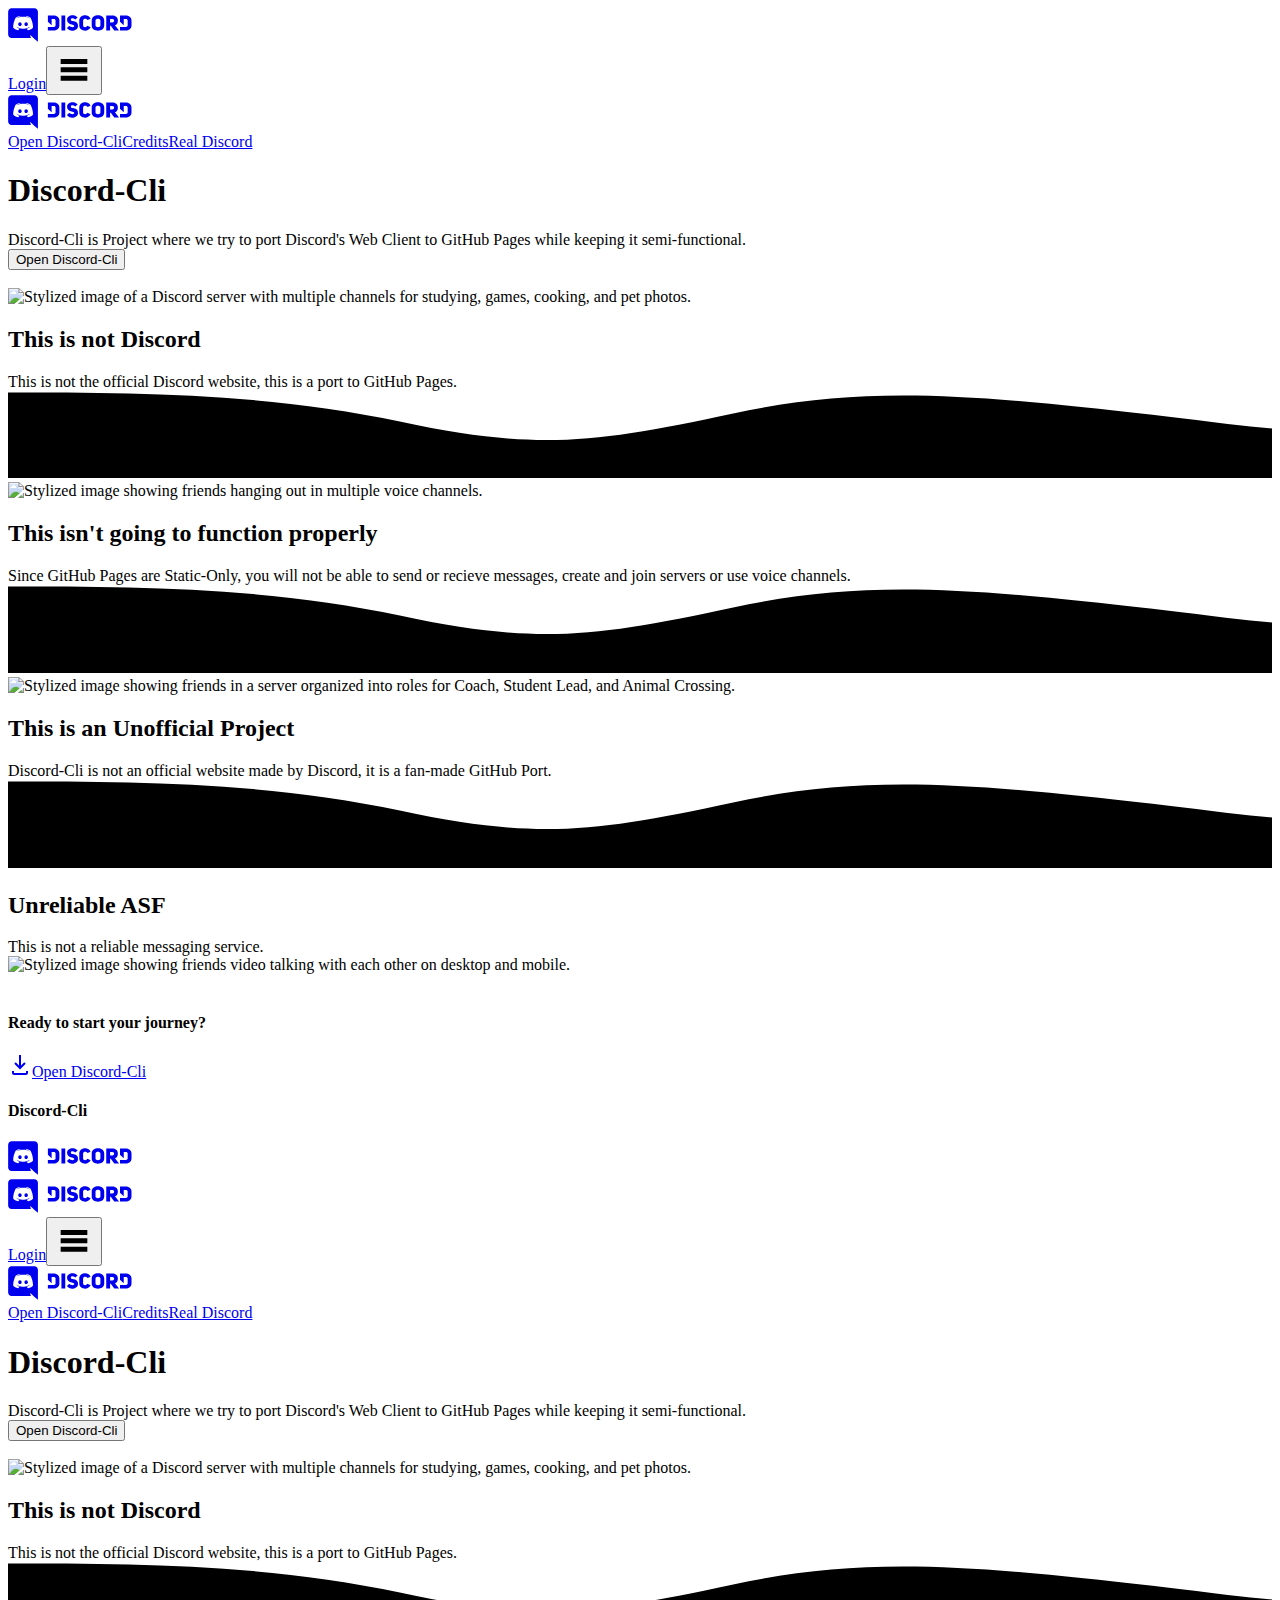
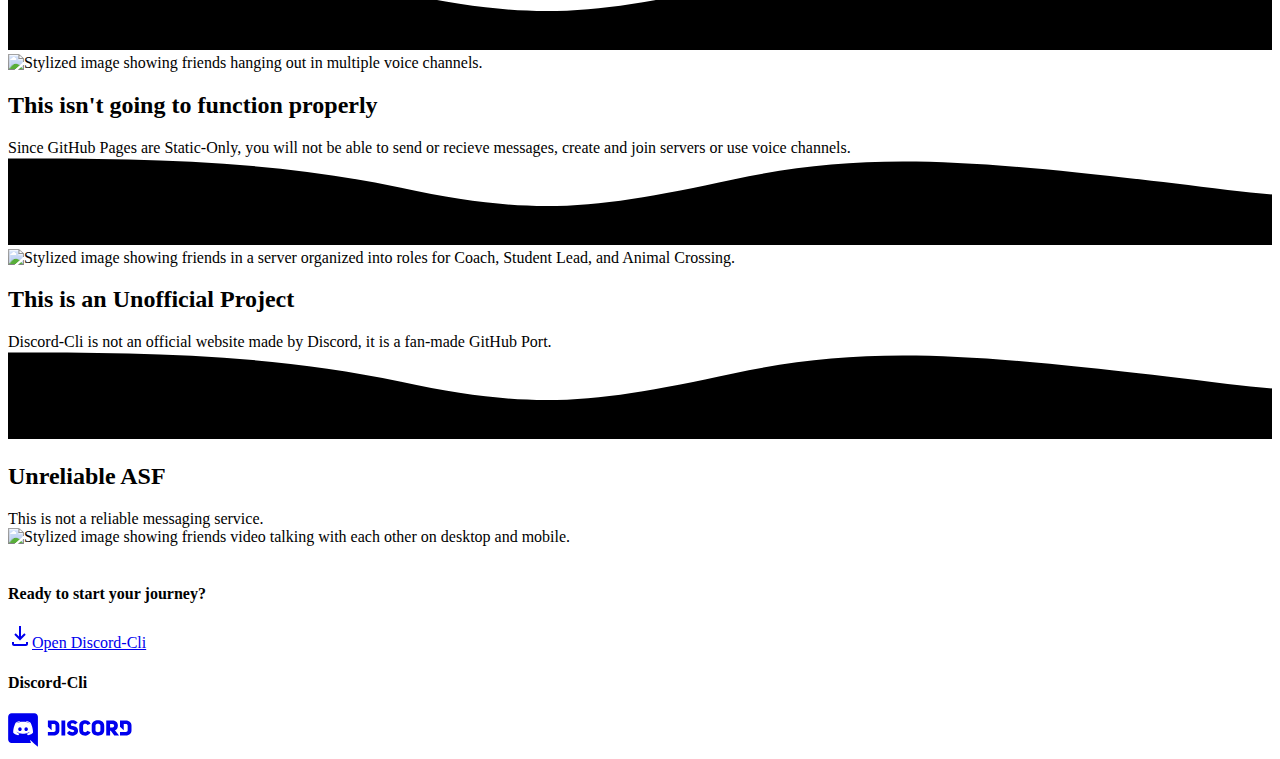
==== index.html @ 15644a2d "Create index.html" ====
<!DOCTYPE html>
<html lang="en-US"><head>
  <meta charset="utf-8">
  <meta name="google-site-verification" content="nubQ83kz2YYRrleJaYf_CYbvDZ6lXVl-NL_MWX1Uj9Y">
  <meta name="msvalidate.01" content="330DC90484A4B7B61B36AD65E89B47AE">
  <meta name="viewport" content="width=device-width, initial-scale=1.0, user-scalable=no">
  <meta property="og:type" content="website"><meta property="og:url" content="https://discord.com/">
  <!-- section:seometa -->
  <!-- endsection -->
  <meta property="og:site_name" content="Discord">
  <meta property="og:keywords" content="Discord,Game voice chat,Free voice chat,Free voice chat app for mobile,Free voice server,
    Voice chat software,Voice chat,Online voice chat,Gaming voice chat,Voice chat for gamers"><meta property="twitter:card" content="summary_large_image">
<meta property="twitter:site" content="@discord">
<meta property="twitter:site:id" content="@discord">
<meta property="twitter:creator" content="@discord">
<meta property="twitter:creator:id" content="@discord">
  <!-- section:ogImages -->  <!-- endsection --><meta property="og:locale" content="en-US">  <meta property="fb:admins" content="1216345021"><link rel="stylesheet" href="/assets/0.da9279b6bc5abfff6413.css"><link rel="icon" href="/assets/07dca80a102d4149e9736d4b162cff6f.ico">  <!-- section:title --><title>Discord-Cli | Discord ported to GitHub Pages</title>  <!-- endsection --><meta data-react-helmet="true" charset="utf-8"><meta data-react-helmet="true" property="og:title" content="Discord | Your Place to Talk and Hang Out"><meta data-react-helmet="true" property="og:description" content="Discord is the easiest way to talk over voice, video, and text. Talk, chat, hang out, and stay close with your friends and communities."><meta data-react-helmet="true" name="description" content="Discord is the easiest way to talk over voice, video, and text. Talk, chat, hang out, and stay close with your friends and communities."><meta data-react-helmet="true" property="og:image" content="https://discord.com/assets/fbf72f7bfa8f2058218513942447d822.png"><meta data-react-helmet="true" property="twitter:image" content="https://discord.com/assets/fbf72f7bfa8f2058218513942447d822.png">  <!-- Google Tag Manager --><script type="text/javascript" async="" src="https://www.google-analytics.com/analytics.js" nonce=""></script><script src="https://connect.facebook.net/signals/config/550821025425262?v=2.9.33&amp;r=stable" async=""></script><script async="" src="https://connect.facebook.net/en_US/fbevents.js"></script><script async="" src="https://www.googletagmanager.com/gtm.js?id=GTM-N7BVC2W&amp;gtm_auth=GI0g9O-54_SitcgmxQKxlA&amp;gtm_preview=env-2&amp;gtm_cookies_win=x"></script><script nonce="">    (function (w, d, s, l, i) {
      w[l] = w[l] || []; w[l].push({
        'gtm.start':
          new Date().getTime(), event: 'gtm.js'
      }); var f = d.getElementsByTagName(s)[0],
        j = d.createElement(s), dl = l != 'dataLayer' ? '&l=' + l : ''; j.async = true; j.src =
          'https://www.googletagmanager.com/gtm.js?id=' + i + dl + '&gtm_auth=GI0g9O-54_SitcgmxQKxlA&gtm_preview=env-2&gtm_cookies_win=x'; f.parentNode.insertBefore(j, f);
    })(window, document, 'script', 'dataLayer', 'GTM-N7BVC2W');
    !function (b, e, f, g, a, c, d) { b.fbq || (a = b.fbq = function () { a.callMethod ? a.callMethod.apply(a, arguments) : a.queue.push(arguments) }, b._fbq || (b._fbq = a), a.push = a, a.loaded = !0, a.version = "2.0", a.queue = [], c = e.createElement(f), c.async = !0, c.src = g, d = e.getElementsByTagName(f)[0], d.parentNode.insertBefore(c, d)) }(window, document, "script", "https://connect.facebook.net/en_US/fbevents.js");
    fbq("init", "550821025425262");
  </script>
  <!-- End Google Tag Manager -->
<script charset="utf-8" src="/assets/df20a43039cd0e678f33.js"></script><script charset="utf-8" src="/assets/03c93c906224f0ecfbbe.js"></script><script charset="utf-8" src="/assets/bf18b84c3b10b48b9a73.js"></script><script charset="utf-8" src="/assets/ce5b738b0ad197c67ef7.js"></script><script charset="utf-8" src="/assets/92a2a97311d3f704ebf2.js"></script><script charset="utf-8" src="/assets/3d2d3407d45037440037.js"></script><script charset="utf-8" src="/assets/1bb23028c1de0697098d.js"></script><script charset="utf-8" src="/assets/2e2f28bc6708410cbd51.js"></script></head>

<body>
  <!-- Google Tag Manager (noscript) -->
  
  <!-- End Google Tag Manager (noscript) -->
  <div id="app-mount"><div style="height:100%" data-reactroot=""><div class=""><div class="grid-3Ykf_K heroBackground-3m0TRU"><div class="row-3wW-Fx header-Y5-yn4 colorSchemeWhite-33VuSr"><header class="wrapper-vInhSw wrapperMobile-3gWL2X"><nav class="nav-IGyg0q"><a class="link-1bIkeG logoLink-38lqtu" aria-label="Home" href="/"><svg width="124" height="34" viewBox="0 0 124 34" class="logo-3LF899"><g fill="currentColor"><path d="M18.1558 14.297C17.1868 14.297 16.4218 15.13 16.4218 16.167C16.4218 17.204 17.2038 18.037 18.1558 18.037C19.1248 18.037 19.8898 17.204 19.8898 16.167C19.8898 15.13 19.1078 14.297 18.1558 14.297ZM11.9508 14.297C10.9818 14.297 10.2168 15.13 10.2168 16.167C10.2168 17.204 10.9988 18.037 11.9508 18.037C12.9198 18.037 13.6848 17.204 13.6848 16.167C13.7018 15.13 12.9198 14.297 11.9508 14.297Z"></path><path d="M26.4178 0.152954H3.63783C1.71683 0.152954 0.152832 1.71695 0.152832 3.63795V26.418C0.152832 28.339 1.71683 29.903 3.63783 29.903H22.9158L22.0148 26.792L24.1908 28.798L26.2478 30.685L29.9198 33.864V3.63795C29.9028 1.71695 28.3388 0.152954 26.4178 0.152954ZM19.8558 22.168C19.8558 22.168 19.2438 21.437 18.7338 20.808C20.9608 20.179 21.8108 18.802 21.8108 18.802C21.1138 19.261 20.4508 19.584 19.8558 19.805C19.0058 20.162 18.1898 20.383 17.3908 20.536C15.7588 20.842 14.2628 20.757 12.9878 20.519C12.0188 20.332 11.1858 20.077 10.4888 19.788C10.0978 19.635 9.67283 19.448 9.24783 19.21C9.19683 19.176 9.14583 19.159 9.09483 19.125C9.06083 19.108 9.04383 19.091 9.02683 19.091C8.72083 18.921 8.55083 18.802 8.55083 18.802C8.55083 18.802 9.36683 20.145 11.5258 20.791C11.0158 21.437 10.3868 22.185 10.3868 22.185C6.62983 22.066 5.20183 19.618 5.20183 19.618C5.20183 14.195 7.64983 9.79195 7.64983 9.79195C10.0978 7.97295 12.4098 8.02395 12.4098 8.02395L12.5798 8.22795C9.51983 9.09495 8.12583 10.438 8.12583 10.438C8.12583 10.438 8.49983 10.234 9.12883 9.96195C10.9478 9.16295 12.3928 8.95895 12.9878 8.89095C13.0898 8.87395 13.1748 8.85695 13.2768 8.85695C14.3138 8.72095 15.4868 8.68695 16.7108 8.82295C18.3258 9.00995 20.0598 9.48595 21.8278 10.438C21.8278 10.438 20.4848 9.16295 17.5948 8.29595L17.8328 8.02395C17.8328 8.02395 20.1618 7.97295 22.5928 9.79195C22.5928 9.79195 25.0408 14.195 25.0408 19.618C25.0408 19.601 23.6128 22.049 19.8558 22.168ZM45.5258 7.42895H39.8818V13.77L43.6388 17.153V10.999H45.6448C46.9198 10.999 47.5488 11.611 47.5488 12.597V17.306C47.5488 18.292 46.9538 18.955 45.6448 18.955H39.8648V22.542H45.5088C48.5348 22.559 51.3738 21.046 51.3738 17.578V12.512C51.3908 8.97595 48.5518 7.42895 45.5258 7.42895ZM75.1058 17.578V12.376C75.1058 10.506 78.4718 10.081 79.4918 11.951L82.6028 10.693C81.3788 8.00695 79.1518 7.22495 77.2988 7.22495C74.2728 7.22495 71.2808 8.97595 71.2808 12.376V17.578C71.2808 21.012 74.2728 22.729 77.2308 22.729C79.1348 22.729 81.4128 21.794 82.6708 19.346L79.3388 17.816C78.5228 19.907 75.1058 19.397 75.1058 17.578ZM64.8208 13.09C63.6478 12.835 62.8658 12.41 62.8148 11.679C62.8828 9.92795 65.5858 9.85995 67.1668 11.543L69.6658 9.62195C68.1018 7.71795 66.3338 7.20795 64.5148 7.20795C61.7438 7.20795 59.0578 8.77195 59.0578 11.73C59.0578 14.603 61.2678 16.15 63.6988 16.524C64.9398 16.694 66.3168 17.187 66.2828 18.037C66.1808 19.652 62.8488 19.567 61.3358 17.731L58.9218 19.992C60.3328 21.811 62.2538 22.729 64.0558 22.729C66.8268 22.729 69.9038 21.131 70.0228 18.207C70.1928 14.518 67.5068 13.583 64.8208 13.09ZM53.4308 22.525H57.2388V7.42895H53.4308V22.525ZM117.64 7.42895H111.996V13.77L115.753 17.153V10.999H117.759C119.034 10.999 119.663 11.611 119.663 12.597V17.306C119.663 18.292 119.068 18.955 117.759 18.955H111.979V22.542H117.64C120.666 22.559 123.505 21.046 123.505 17.578V12.512C123.505 8.97595 120.666 7.42895 117.64 7.42895ZM89.9468 7.22495C86.8188 7.22495 83.7078 8.92495 83.7078 12.41V17.561C83.7078 21.012 86.8358 22.746 89.9808 22.746C93.1088 22.746 96.2198 21.012 96.2198 17.561V12.41C96.2198 8.94195 93.0748 7.22495 89.9468 7.22495ZM92.3948 17.561C92.3948 18.649 91.1708 19.21 89.9638 19.21C88.7398 19.21 87.5158 18.683 87.5158 17.561V12.41C87.5158 11.305 88.7058 10.71 89.8958 10.71C91.1368 10.71 92.3948 11.237 92.3948 12.41V17.561ZM109.888 12.41C109.803 8.87395 107.389 7.44595 104.278 7.44595H98.2428V22.542H102.102V17.748H102.782L106.284 22.542H111.044L106.93 17.357C108.749 16.779 109.888 15.198 109.888 12.41ZM104.346 14.45H102.102V10.999H104.346C106.743 10.999 106.743 14.45 104.346 14.45Z"></path></g></svg></a><div class="mobileButtonContainer-3I8xXw"><a class="button-195cDm buttonWhite-18r1SC buttonSmall-2bnF7I gtm-click-class-login-button button-1x6X9g mobileAppButton-2dMGaq" href="//discord.com/login">Login</a><button class="menuIcon-3UgAfy" aria-hidden="false"><svg width="40" height="40" viewBox="0 0 40 40"><path fill="currentColor" fill-rule="evenodd" clip-rule="evenodd" d="M33.3327 10H6.66602V15H33.3327V10ZM6.66602 18.3317H33.3327V23.3317H6.66602V18.3317ZM6.66602 26.665H33.3327V31.665H6.66602V26.665Z"></path></svg></button></div></nav></header><header class="wrapper-vInhSw wrapperDesktop-1VrZRb"><nav class="nav-IGyg0q"><a class="link-1bIkeG logoLink-38lqtu" aria-label="Home" href="/"><svg width="124" height="34" viewBox="0 0 124 34" class="logo-3LF899"><g fill="currentColor"><path d="M18.1558 14.297C17.1868 14.297 16.4218 15.13 16.4218 16.167C16.4218 17.204 17.2038 18.037 18.1558 18.037C19.1248 18.037 19.8898 17.204 19.8898 16.167C19.8898 15.13 19.1078 14.297 18.1558 14.297ZM11.9508 14.297C10.9818 14.297 10.2168 15.13 10.2168 16.167C10.2168 17.204 10.9988 18.037 11.9508 18.037C12.9198 18.037 13.6848 17.204 13.6848 16.167C13.7018 15.13 12.9198 14.297 11.9508 14.297Z"></path><path d="M26.4178 0.152954H3.63783C1.71683 0.152954 0.152832 1.71695 0.152832 3.63795V26.418C0.152832 28.339 1.71683 29.903 3.63783 29.903H22.9158L22.0148 26.792L24.1908 28.798L26.2478 30.685L29.9198 33.864V3.63795C29.9028 1.71695 28.3388 0.152954 26.4178 0.152954ZM19.8558 22.168C19.8558 22.168 19.2438 21.437 18.7338 20.808C20.9608 20.179 21.8108 18.802 21.8108 18.802C21.1138 19.261 20.4508 19.584 19.8558 19.805C19.0058 20.162 18.1898 20.383 17.3908 20.536C15.7588 20.842 14.2628 20.757 12.9878 20.519C12.0188 20.332 11.1858 20.077 10.4888 19.788C10.0978 19.635 9.67283 19.448 9.24783 19.21C9.19683 19.176 9.14583 19.159 9.09483 19.125C9.06083 19.108 9.04383 19.091 9.02683 19.091C8.72083 18.921 8.55083 18.802 8.55083 18.802C8.55083 18.802 9.36683 20.145 11.5258 20.791C11.0158 21.437 10.3868 22.185 10.3868 22.185C6.62983 22.066 5.20183 19.618 5.20183 19.618C5.20183 14.195 7.64983 9.79195 7.64983 9.79195C10.0978 7.97295 12.4098 8.02395 12.4098 8.02395L12.5798 8.22795C9.51983 9.09495 8.12583 10.438 8.12583 10.438C8.12583 10.438 8.49983 10.234 9.12883 9.96195C10.9478 9.16295 12.3928 8.95895 12.9878 8.89095C13.0898 8.87395 13.1748 8.85695 13.2768 8.85695C14.3138 8.72095 15.4868 8.68695 16.7108 8.82295C18.3258 9.00995 20.0598 9.48595 21.8278 10.438C21.8278 10.438 20.4848 9.16295 17.5948 8.29595L17.8328 8.02395C17.8328 8.02395 20.1618 7.97295 22.5928 9.79195C22.5928 9.79195 25.0408 14.195 25.0408 19.618C25.0408 19.601 23.6128 22.049 19.8558 22.168ZM45.5258 7.42895H39.8818V13.77L43.6388 17.153V10.999H45.6448C46.9198 10.999 47.5488 11.611 47.5488 12.597V17.306C47.5488 18.292 46.9538 18.955 45.6448 18.955H39.8648V22.542H45.5088C48.5348 22.559 51.3738 21.046 51.3738 17.578V12.512C51.3908 8.97595 48.5518 7.42895 45.5258 7.42895ZM75.1058 17.578V12.376C75.1058 10.506 78.4718 10.081 79.4918 11.951L82.6028 10.693C81.3788 8.00695 79.1518 7.22495 77.2988 7.22495C74.2728 7.22495 71.2808 8.97595 71.2808 12.376V17.578C71.2808 21.012 74.2728 22.729 77.2308 22.729C79.1348 22.729 81.4128 21.794 82.6708 19.346L79.3388 17.816C78.5228 19.907 75.1058 19.397 75.1058 17.578ZM64.8208 13.09C63.6478 12.835 62.8658 12.41 62.8148 11.679C62.8828 9.92795 65.5858 9.85995 67.1668 11.543L69.6658 9.62195C68.1018 7.71795 66.3338 7.20795 64.5148 7.20795C61.7438 7.20795 59.0578 8.77195 59.0578 11.73C59.0578 14.603 61.2678 16.15 63.6988 16.524C64.9398 16.694 66.3168 17.187 66.2828 18.037C66.1808 19.652 62.8488 19.567 61.3358 17.731L58.9218 19.992C60.3328 21.811 62.2538 22.729 64.0558 22.729C66.8268 22.729 69.9038 21.131 70.0228 18.207C70.1928 14.518 67.5068 13.583 64.8208 13.09ZM53.4308 22.525H57.2388V7.42895H53.4308V22.525ZM117.64 7.42895H111.996V13.77L115.753 17.153V10.999H117.759C119.034 10.999 119.663 11.611 119.663 12.597V17.306C119.663 18.292 119.068 18.955 117.759 18.955H111.979V22.542H117.64C120.666 22.559 123.505 21.046 123.505 17.578V12.512C123.505 8.97595 120.666 7.42895 117.64 7.42895ZM89.9468 7.22495C86.8188 7.22495 83.7078 8.92495 83.7078 12.41V17.561C83.7078 21.012 86.8358 22.746 89.9808 22.746C93.1088 22.746 96.2198 21.012 96.2198 17.561V12.41C96.2198 8.94195 93.0748 7.22495 89.9468 7.22495ZM92.3948 17.561C92.3948 18.649 91.1708 19.21 89.9638 19.21C88.7398 19.21 87.5158 18.683 87.5158 17.561V12.41C87.5158 11.305 88.7058 10.71 89.8958 10.71C91.1368 10.71 92.3948 11.237 92.3948 12.41V17.561ZM109.888 12.41C109.803 8.87395 107.389 7.44595 104.278 7.44595H98.2428V22.542H102.102V17.748H102.782L106.284 22.542H111.044L106.93 17.357C108.749 16.779 109.888 15.198 109.888 12.41ZM104.346 14.45H102.102V10.999H104.346C106.743 10.999 106.743 14.45 104.346 14.45Z"></path></g></svg></a><div class="links-10hR8L"><a class="link-1bIkeG link-oDO0Ir" href="discord-cli.github.io/app.html">Open Discord-Cli</a><a class="link-1bIkeG link-oDO0Ir" href="https://realpumpk1nz.github.io/">Credits</a><a class="link-1bIkeG link-oDO0Ir" href="https://www.discord.com/">Real Discord</a></div><div class="appButton-2wSXh-"></div></nav></header></div><div class="row-3wW-Fx heroContainer-3j1eQg"><div class="heroBody-3b6R3c"><div class="heroText-Sc7-zG"><h1 class="h1-1JG5Bw">Discord-Cli</h1><div class="text-3U-SDd textMedium-1DcD2z heroSubtitle-32Iz6d">Discord-Cli is Project where we try to port Discord's Web Client to GitHub Pages while keeping it semi-functional.</div></div><div class="ctaContainer-3vWJHU"><button class="button-195cDm buttonDark-1kG4vN buttonLarge-2j8B-n gtm-click-class-open-button openButton-McADyK">Open Discord-Cli</button></div></div></div><div aria-hidden="true" class="heroImageContainer-36P5yd"><img src="/assets/11ebd3cd1712fe17b647d846559d7559.svg" class="backgroundImages-2rUazg stripe1-3BXB_U" alt=""><img src="/assets/d70fa33128cb72c4092abac7a0d25ed2.svg" class="backgroundImages-2rUazg stripe2-8Dj-R4" alt=""><img src="/assets/7df86467c3079db32f8a48aeadc450ca.svg" class="backgroundImages-2rUazg stripe3-2NZ4zi" alt=""><img src="/assets/6623b6310d590ec9be669189f4aa813a.svg" class="backgroundImages-2rUazg stripeCute-2yWHX7" alt=""><img src="/assets/4bdac631250f5f9e8a4b928d5efa22c8.svg" class="backgroundImages-2rUazg island2-2Nb-g5" alt=""><img src="/assets/94acf432b564660994742251c2a5f222.svg" class="backgroundImages-2rUazg island1-3TIhuh" alt=""><img src="/assets/1d9b04db64569bf18409a59a32ffd256.svg" class="backgroundImages-2rUazg cloud4-2BRRU2" alt=""><img src="/assets/beb557bf6fce2373c59accc0931c9567.svg" class="backgroundImages-2rUazg cloud5-34_2QW" alt=""><img src="/assets/690c2345bcaaaa50b71548231a26b696.svg" class="backgroundImages-2rUazg cloud2Second-Gbh2WA" alt=""><img src="/assets/092d86847152cc1297e50ac02e28baf5.svg" class="backgroundImages-2rUazg cloud1-1oi7Jg" alt=""><img src="/assets/690c2345bcaaaa50b71548231a26b696.svg" class="backgroundImages-2rUazg cloud2-2ngq2N" alt=""><img src="/assets/5fadc604cb12da892e196e6dbf20e2a6.svg" class="backgroundImages-2rUazg cloud3-3IZheo" alt=""><img src="/assets/7ed9683436331d4a3434ca9fa64b5859.svg" class="backgroundImages-2rUazg cloud6-j2xFjt" alt=""><img src="/assets/f8c67d821e5f44619258319a4ecdf84d.svg" class="backgroundImages-2rUazg cloud7-29FdT1" alt=""><img src="/assets/6e95d39708991a81004b77a5282160c6.svg" class="backgroundImages-2rUazg cloud9-16dNGB" alt=""><img src="/assets/5cc3db60569965c8bd92a05f6cb09b8d.svg" class="backgroundImages-2rUazg diamond-2IoVJv" alt=""><img src="/assets/31fde13d3508b8ddb01cf817ad09c690.svg" class="backgroundImages-2rUazg ship-2AEkqt" alt=""><img src="/assets/a6f749bbe52f6e75c8735c5075bfc4a4.svg" class="backgroundImages-2rUazg cloudCute-s1ak5z" alt=""><img src="/assets/fb628c7d1e7b604e841e10e289148659.svg" class="backgroundImages-2rUazg cloud8-3V2ZT2" alt=""><img src="/assets/9c0629769616f9629689a0e68a2e57b7.svg" class="backgroundImages-2rUazg cloud10-3dZ5jP" alt=""><img src="/assets/edaebb01cd24df779f6feae9a34bd7d8.svg" class="backgroundBuildings-1dpPv_" alt=""><img src="/assets/e92fcc9ab6e63c1a17e954af347a1f1d.svg" class="foregroundLeft-oYeoOv" alt=""><img src="/assets/7b01f72a2054561145b6dd04add417c0.svg" class="foregroundRight-31UKnq" alt=""></div></div><div><div class="grid-3Ykf_K"><div class="row-3wW-Fx container-3iEQmT imageLeft-1VXvAQ visible-hh3e_5"><img class="image-1-kW64 featureImage-3J6LeD" alt="Stylized image of a Discord server with multiple channels for studying, games, cooking, and pet photos." src="/assets/c01c644bc9fa2a28678ae2f44969d248.svg"><div class="description-1K7RzO"><h2 class="h2-25VyWe">This is not Discord</h2><div class="text-3U-SDd textMedium-1DcD2z subtitle-1ZS-lq">This is not the official Discord website, this is a port to GitHub Pages.</div></div></div></div><div class="wave-38scNw" aria-hidden="true"><svg class="wave-1hkxOo" version="1.1" xmlns="http://www.w3.org/2000/svg" viewBox="0 0 1440 100" preserveAspectRatio="none"><path class="wavePath-haxJK1 animationPaused-2hZ4IO" d="M826.337463,25.5396311 C670.970254,58.655965 603.696181,68.7870267 447.802481,35.1443383 C293.342778,1.81111414 137.33377,1.81111414 0,1.81111414 L0,150 L1920,150 L1920,1.81111414 C1739.53523,-16.6853983 1679.86404,73.1607868 1389.7826,37.4859505 C1099.70117,1.81111414 981.704672,-7.57670281 826.337463,25.5396311 Z" fill="currentColor"></path></svg></div><div class="grid-3Ykf_K greyBackground-2ATEHg"><div class="row-3wW-Fx container-3iEQmT imageRight-2P6qcK visible-hh3e_5"><img class="image-1-kW64 featureImage-3J6LeD" alt="Stylized image showing friends hanging out in multiple voice channels." src="/assets/98c9edf635a98377ec579aaa19ed47be.svg"><div class="description-1K7RzO"><h2 class="h2-25VyWe">This isn't going to function properly</h2><div class="text-3U-SDd textMedium-1DcD2z subtitle-1ZS-lq">Since GitHub Pages are Static-Only, you will not be able to send or recieve messages, create and join servers or use voice channels.</div></div></div></div><div class="wave-38scNw invertedWave-2Uzmgv" aria-hidden="true"><svg class="wave-1hkxOo" version="1.1" xmlns="http://www.w3.org/2000/svg" viewBox="0 0 1440 100" preserveAspectRatio="none"><path class="wavePath-haxJK1 animationPaused-2hZ4IO" d="M826.337463,25.5396311 C670.970254,58.655965 603.696181,68.7870267 447.802481,35.1443383 C293.342778,1.81111414 137.33377,1.81111414 0,1.81111414 L0,150 L1920,150 L1920,1.81111414 C1739.53523,-16.6853983 1679.86404,73.1607868 1389.7826,37.4859505 C1099.70117,1.81111414 981.704672,-7.57670281 826.337463,25.5396311 Z" fill="currentColor"></path></svg></div><div class="grid-3Ykf_K"><div class="row-3wW-Fx container-3iEQmT imageLeft-1VXvAQ visible-hh3e_5"><img class="image-1-kW64 featureImage-3J6LeD" alt="Stylized image showing friends in a server organized into roles for Coach, Student Lead, and Animal Crossing." src="/assets/9184fcadc2e3c84650dd4b075850d3d6.svg"><div class="description-1K7RzO"><h2 class="h2-25VyWe">This is an Unofficial Project</h2><div class="text-3U-SDd textMedium-1DcD2z subtitle-1ZS-lq">Discord-Cli is not an official website made by Discord, it is a fan-made GitHub Port.</div></div></div></div><div class="wave-38scNw" aria-hidden="true"><svg class="wave-1hkxOo" version="1.1" xmlns="http://www.w3.org/2000/svg" viewBox="0 0 1440 100" preserveAspectRatio="none"><path class="wavePath-haxJK1 animationPaused-2hZ4IO" d="M826.337463,25.5396311 C670.970254,58.655965 603.696181,68.7870267 447.802481,35.1443383 C293.342778,1.81111414 137.33377,1.81111414 0,1.81111414 L0,150 L1920,150 L1920,1.81111414 C1739.53523,-16.6853983 1679.86404,73.1607868 1389.7826,37.4859505 C1099.70117,1.81111414 981.704672,-7.57670281 826.337463,25.5396311 Z" fill="currentColor"></path></svg></div><div class="grid-3Ykf_K greyBackground-2ATEHg"><div class="row-3wW-Fx container-3iEQmT imageBottom-2ROCI6 lastFeatureTile-11EYAU visible-hh3e_5"><div class="description-1K7RzO"><h2 class="h2-25VyWe">Unreliable ASF</h2><div class="text-3U-SDd textMedium-1DcD2z subtitle-1ZS-lq">This is not a reliable messaging service.</div></div><img class="image-1-kW64" alt="Stylized image showing friends video talking with each other on desktop and mobile." src="/assets/f61264d792fd2556a618c95d97b5de07.svg"></div></div><div class="grid-3Ykf_K greyBackground-2ATEHg"><div class="row-3wW-Fx container-3fzHO2 cta-3aOZq-"><div aria-hidden="true" class="sparklesContainer-3Fo_ua"><img class="sparkles-QgcuS6" src="/assets/a188414ce83f2454b9d71a47c3d95909.svg" alt=""></div><h4 class="h4-1gN70b title-2TUBQe">Ready to start your journey?</h4><a class="button-195cDm buttonBrand-33cvhX buttonLarge-2j8B-n downloadButton-1lMS1e" href="//discord.com/api/download?platform=osx"><svg width="24" height="24" viewBox="0 0 24 24" class="icon-nuGd5b"><g fill="currentColor"><path d="M17.707 10.708L16.293 9.29398L13 12.587V2.00098H11V12.587L7.70697 9.29398L6.29297 10.708L12 16.415L17.707 10.708Z"></path><path d="M18 18.001V20.001H6V18.001H4V20.001C4 21.103 4.897 22.001 6 22.001H18C19.104 22.001 20 21.103 20 20.001V18.001H18Z"></path></g></svg>Open Discord-Cli</a></div></div></div><div class="grid-3Ykf_K footer-2JjWU3 brand-2EpRQL" role="navigation"><div class="row-3wW-Fx"><div class="infoBox-2VU2Db"><h4 class="h4-1gN70b tagline-1MAOjD">Discord-Cli</h4></div><div class="spacer-1syQkv"></div></div><div class="row-3wW-Fx"><div class="ctaContainer-1_2pP4"><div class="ctaSeparator-ARE9P3"></div><div class="cta-3cmhBa"><a class="link-1bIkeG linkDefault-1Ca2JP logoLink-2GlawA" aria-label="Home" href="/"><svg width="124" height="34" viewBox="0 0 124 34" class="logo-1qRccC"><g fill="currentColor"><path d="M18.1558 14.297C17.1868 14.297 16.4218 15.13 16.4218 16.167C16.4218 17.204 17.2038 18.037 18.1558 18.037C19.1248 18.037 19.8898 17.204 19.8898 16.167C19.8898 15.13 19.1078 14.297 18.1558 14.297ZM11.9508 14.297C10.9818 14.297 10.2168 15.13 10.2168 16.167C10.2168 17.204 10.9988 18.037 11.9508 18.037C12.9198 18.037 13.6848 17.204 13.6848 16.167C13.7018 15.13 12.9198 14.297 11.9508 14.297Z"></path><path d="M26.4178 0.152954H3.63783C1.71683 0.152954 0.152832 1.71695 0.152832 3.63795V26.418C0.152832 28.339 1.71683 29.903 3.63783 29.903H22.9158L22.0148 26.792L24.1908 28.798L26.2478 30.685L29.9198 33.864V3.63795C29.9028 1.71695 28.3388 0.152954 26.4178 0.152954ZM19.8558 22.168C19.8558 22.168 19.2438 21.437 18.7338 20.808C20.9608 20.179 21.8108 18.802 21.8108 18.802C21.1138 19.261 20.4508 19.584 19.8558 19.805C19.0058 20.162 18.1898 20.383 17.3908 20.536C15.7588 20.842 14.2628 20.757 12.9878 20.519C12.0188 20.332 11.1858 20.077 10.4888 19.788C10.0978 19.635 9.67283 19.448 9.24783 19.21C9.19683 19.176 9.14583 19.159 9.09483 19.125C9.06083 19.108 9.04383 19.091 9.02683 19.091C8.72083 18.921 8.55083 18.802 8.55083 18.802C8.55083 18.802 9.36683 20.145 11.5258 20.791C11.0158 21.437 10.3868 22.185 10.3868 22.185C6.62983 22.066 5.20183 19.618 5.20183 19.618C5.20183 14.195 7.64983 9.79195 7.64983 9.79195C10.0978 7.97295 12.4098 8.02395 12.4098 8.02395L12.5798 8.22795C9.51983 9.09495 8.12583 10.438 8.12583 10.438C8.12583 10.438 8.49983 10.234 9.12883 9.96195C10.9478 9.16295 12.3928 8.95895 12.9878 8.89095C13.0898 8.87395 13.1748 8.85695 13.2768 8.85695C14.3138 8.72095 15.4868 8.68695 16.7108 8.82295C18.3258 9.00995 20.0598 9.48595 21.8278 10.438C21.8278 10.438 20.4848 9.16295 17.5948 8.29595L17.8328 8.02395C17.8328 8.02395 20.1618 7.97295 22.5928 9.79195C22.5928 9.79195 25.0408 14.195 25.0408 19.618C25.0408 19.601 23.6128 22.049 19.8558 22.168ZM45.5258 7.42895H39.8818V13.77L43.6388 17.153V10.999H45.6448C46.9198 10.999 47.5488 11.611 47.5488 12.597V17.306C47.5488 18.292 46.9538 18.955 45.6448 18.955H39.8648V22.542H45.5088C48.5348 22.559 51.3738 21.046 51.3738 17.578V12.512C51.3908 8.97595 48.5518 7.42895 45.5258 7.42895ZM75.1058 17.578V12.376C75.1058 10.506 78.4718 10.081 79.4918 11.951L82.6028 10.693C81.3788 8.00695 79.1518 7.22495 77.2988 7.22495C74.2728 7.22495 71.2808 8.97595 71.2808 12.376V17.578C71.2808 21.012 74.2728 22.729 77.2308 22.729C79.1348 22.729 81.4128 21.794 82.6708 19.346L79.3388 17.816C78.5228 19.907 75.1058 19.397 75.1058 17.578ZM64.8208 13.09C63.6478 12.835 62.8658 12.41 62.8148 11.679C62.8828 9.92795 65.5858 9.85995 67.1668 11.543L69.6658 9.62195C68.1018 7.71795 66.3338 7.20795 64.5148 7.20795C61.7438 7.20795 59.0578 8.77195 59.0578 11.73C59.0578 14.603 61.2678 16.15 63.6988 16.524C64.9398 16.694 66.3168 17.187 66.2828 18.037C66.1808 19.652 62.8488 19.567 61.3358 17.731L58.9218 19.992C60.3328 21.811 62.2538 22.729 64.0558 22.729C66.8268 22.729 69.9038 21.131 70.0228 18.207C70.1928 14.518 67.5068 13.583 64.8208 13.09ZM53.4308 22.525H57.2388V7.42895H53.4308V22.525ZM117.64 7.42895H111.996V13.77L115.753 17.153V10.999H117.759C119.034 10.999 119.663 11.611 119.663 12.597V17.306C119.663 18.292 119.068 18.955 117.759 18.955H111.979V22.542H117.64C120.666 22.559 123.505 21.046 123.505 17.578V12.512C123.505 8.97595 120.666 7.42895 117.64 7.42895ZM89.9468 7.22495C86.8188 7.22495 83.7078 8.92495 83.7078 12.41V17.561C83.7078 21.012 86.8358 22.746 89.9808 22.746C93.1088 22.746 96.2198 21.012 96.2198 17.561V12.41C96.2198 8.94195 93.0748 7.22495 89.9468 7.22495ZM92.3948 17.561C92.3948 18.649 91.1708 19.21 89.9638 19.21C88.7398 19.21 87.5158 18.683 87.5158 17.561V12.41C87.5158 11.305 88.7058 10.71 89.8958 10.71C91.1368 10.71 92.3948 11.237 92.3948 12.41V17.561ZM109.888 12.41C109.803 8.87395 107.389 7.44595 104.278 7.44595H98.2428V22.542H102.102V17.748H102.782L106.284 22.542H111.044L106.93 17.357C108.749 16.779 109.888 15.198 109.888 12.41ZM104.346 14.45H102.102V10.999H104.346C106.743 10.999 106.743 14.45 104.346 14.45Z"></path></g></svg></a></div></div></div></div></div></div></div><script type="text/javascript" nonce="">window.ASYNC_COMPONENTS_STATE = {"resolved":{"1":true}};</script><script nonce="">window.GLOBAL_ENV = {
        API_ENDPOINT: '//discord.com/api',
        WEBAPP_ENDPOINT: '//discord.com',
        CDN_HOST: 'cdn.discordapp.com',
        MARKETING_ENDPOINT: '//discord.com',
        RELEASE_CHANNEL: 'stable',
        MIGRATION_SOURCE_ORIGIN: 'https://discordapp.com',
        MIGRATION_DESTINATION_ORIGIN: 'https://discord.com',
      };</script><script src="/assets/c77ffc52889063f3b77e.js"></script><script src="/assets/e3cb1814995e70641f71.js"></script><script src="/assets/2c7424aae0976b86cb3d.js"></script>

</body></html>
<head>
  <meta charset="utf-8">
  <meta name="google-site-verification" content="nubQ83kz2YYRrleJaYf_CYbvDZ6lXVl-NL_MWX1Uj9Y">
  <meta name="msvalidate.01" content="330DC90484A4B7B61B36AD65E89B47AE">
  <meta name="viewport" content="width=device-width, initial-scale=1.0, user-scalable=no">
  <meta property="og:type" content="website"><meta property="og:url" content="https://discord.com/">
  <!-- section:seometa -->
  <!-- endsection -->
  <meta property="og:site_name" content="Discord">
  <meta property="og:keywords" content="Discord,Game voice chat,Free voice chat,Free voice chat app for mobile,Free voice server,
    Voice chat software,Voice chat,Online voice chat,Gaming voice chat,Voice chat for gamers"><meta property="twitter:card" content="summary_large_image">
<meta property="twitter:site" content="@discord">
<meta property="twitter:site:id" content="@discord">
<meta property="twitter:creator" content="@discord">
<meta property="twitter:creator:id" content="@discord">
  <!-- section:ogImages -->  <!-- endsection --><meta property="og:locale" content="en-US">  <meta property="fb:admins" content="1216345021"><link rel="stylesheet" href="/assets/0.da9279b6bc5abfff6413.css"><link rel="icon" href="/assets/07dca80a102d4149e9736d4b162cff6f.ico">  <!-- section:title --><title>Discord-Cli | Discord ported to GitHub Pages</title>  <!-- endsection --><meta data-react-helmet="true" charset="utf-8"><meta data-react-helmet="true" property="og:title" content="Discord | Your Place to Talk and Hang Out"><meta data-react-helmet="true" property="og:description" content="Discord is the easiest way to talk over voice, video, and text. Talk, chat, hang out, and stay close with your friends and communities."><meta data-react-helmet="true" name="description" content="Discord is the easiest way to talk over voice, video, and text. Talk, chat, hang out, and stay close with your friends and communities."><meta data-react-helmet="true" property="og:image" content="https://discord.com/assets/fbf72f7bfa8f2058218513942447d822.png"><meta data-react-helmet="true" property="twitter:image" content="https://discord.com/assets/fbf72f7bfa8f2058218513942447d822.png">  <!-- Google Tag Manager --><script type="text/javascript" async="" src="https://www.google-analytics.com/analytics.js" nonce=""></script><script src="https://connect.facebook.net/signals/config/550821025425262?v=2.9.33&amp;r=stable" async=""></script><script async="" src="https://connect.facebook.net/en_US/fbevents.js"></script><script async="" src="https://www.googletagmanager.com/gtm.js?id=GTM-N7BVC2W&amp;gtm_auth=GI0g9O-54_SitcgmxQKxlA&amp;gtm_preview=env-2&amp;gtm_cookies_win=x"></script><script nonce="">    (function (w, d, s, l, i) {
      w[l] = w[l] || []; w[l].push({
        'gtm.start':
          new Date().getTime(), event: 'gtm.js'
      }); var f = d.getElementsByTagName(s)[0],
        j = d.createElement(s), dl = l != 'dataLayer' ? '&l=' + l : ''; j.async = true; j.src =
          'https://www.googletagmanager.com/gtm.js?id=' + i + dl + '&gtm_auth=GI0g9O-54_SitcgmxQKxlA&gtm_preview=env-2&gtm_cookies_win=x'; f.parentNode.insertBefore(j, f);
    })(window, document, 'script', 'dataLayer', 'GTM-N7BVC2W');
    !function (b, e, f, g, a, c, d) { b.fbq || (a = b.fbq = function () { a.callMethod ? a.callMethod.apply(a, arguments) : a.queue.push(arguments) }, b._fbq || (b._fbq = a), a.push = a, a.loaded = !0, a.version = "2.0", a.queue = [], c = e.createElement(f), c.async = !0, c.src = g, d = e.getElementsByTagName(f)[0], d.parentNode.insertBefore(c, d)) }(window, document, "script", "https://connect.facebook.net/en_US/fbevents.js");
    fbq("init", "550821025425262");
  </script>
  <!-- End Google Tag Manager -->
<script charset="utf-8" src="/assets/df20a43039cd0e678f33.js"></script><script charset="utf-8" src="/assets/03c93c906224f0ecfbbe.js"></script><script charset="utf-8" src="/assets/bf18b84c3b10b48b9a73.js"></script><script charset="utf-8" src="/assets/ce5b738b0ad197c67ef7.js"></script><script charset="utf-8" src="/assets/92a2a97311d3f704ebf2.js"></script><script charset="utf-8" src="/assets/3d2d3407d45037440037.js"></script><script charset="utf-8" src="/assets/1bb23028c1de0697098d.js"></script><script charset="utf-8" src="/assets/2e2f28bc6708410cbd51.js"></script></head>
<body>
  <div id="app-mount"><div style="height:100%" data-reactroot=""><div class=""><div class="grid-3Ykf_K heroBackground-3m0TRU"><div class="row-3wW-Fx header-Y5-yn4 colorSchemeWhite-33VuSr"><header class="wrapper-vInhSw wrapperMobile-3gWL2X"><nav class="nav-IGyg0q"><a class="link-1bIkeG logoLink-38lqtu" aria-label="Home" href="/"><svg width="124" height="34" viewBox="0 0 124 34" class="logo-3LF899"><g fill="currentColor"><path d="M18.1558 14.297C17.1868 14.297 16.4218 15.13 16.4218 16.167C16.4218 17.204 17.2038 18.037 18.1558 18.037C19.1248 18.037 19.8898 17.204 19.8898 16.167C19.8898 15.13 19.1078 14.297 18.1558 14.297ZM11.9508 14.297C10.9818 14.297 10.2168 15.13 10.2168 16.167C10.2168 17.204 10.9988 18.037 11.9508 18.037C12.9198 18.037 13.6848 17.204 13.6848 16.167C13.7018 15.13 12.9198 14.297 11.9508 14.297Z"></path><path d="M26.4178 0.152954H3.63783C1.71683 0.152954 0.152832 1.71695 0.152832 3.63795V26.418C0.152832 28.339 1.71683 29.903 3.63783 29.903H22.9158L22.0148 26.792L24.1908 28.798L26.2478 30.685L29.9198 33.864V3.63795C29.9028 1.71695 28.3388 0.152954 26.4178 0.152954ZM19.8558 22.168C19.8558 22.168 19.2438 21.437 18.7338 20.808C20.9608 20.179 21.8108 18.802 21.8108 18.802C21.1138 19.261 20.4508 19.584 19.8558 19.805C19.0058 20.162 18.1898 20.383 17.3908 20.536C15.7588 20.842 14.2628 20.757 12.9878 20.519C12.0188 20.332 11.1858 20.077 10.4888 19.788C10.0978 19.635 9.67283 19.448 9.24783 19.21C9.19683 19.176 9.14583 19.159 9.09483 19.125C9.06083 19.108 9.04383 19.091 9.02683 19.091C8.72083 18.921 8.55083 18.802 8.55083 18.802C8.55083 18.802 9.36683 20.145 11.5258 20.791C11.0158 21.437 10.3868 22.185 10.3868 22.185C6.62983 22.066 5.20183 19.618 5.20183 19.618C5.20183 14.195 7.64983 9.79195 7.64983 9.79195C10.0978 7.97295 12.4098 8.02395 12.4098 8.02395L12.5798 8.22795C9.51983 9.09495 8.12583 10.438 8.12583 10.438C8.12583 10.438 8.49983 10.234 9.12883 9.96195C10.9478 9.16295 12.3928 8.95895 12.9878 8.89095C13.0898 8.87395 13.1748 8.85695 13.2768 8.85695C14.3138 8.72095 15.4868 8.68695 16.7108 8.82295C18.3258 9.00995 20.0598 9.48595 21.8278 10.438C21.8278 10.438 20.4848 9.16295 17.5948 8.29595L17.8328 8.02395C17.8328 8.02395 20.1618 7.97295 22.5928 9.79195C22.5928 9.79195 25.0408 14.195 25.0408 19.618C25.0408 19.601 23.6128 22.049 19.8558 22.168ZM45.5258 7.42895H39.8818V13.77L43.6388 17.153V10.999H45.6448C46.9198 10.999 47.5488 11.611 47.5488 12.597V17.306C47.5488 18.292 46.9538 18.955 45.6448 18.955H39.8648V22.542H45.5088C48.5348 22.559 51.3738 21.046 51.3738 17.578V12.512C51.3908 8.97595 48.5518 7.42895 45.5258 7.42895ZM75.1058 17.578V12.376C75.1058 10.506 78.4718 10.081 79.4918 11.951L82.6028 10.693C81.3788 8.00695 79.1518 7.22495 77.2988 7.22495C74.2728 7.22495 71.2808 8.97595 71.2808 12.376V17.578C71.2808 21.012 74.2728 22.729 77.2308 22.729C79.1348 22.729 81.4128 21.794 82.6708 19.346L79.3388 17.816C78.5228 19.907 75.1058 19.397 75.1058 17.578ZM64.8208 13.09C63.6478 12.835 62.8658 12.41 62.8148 11.679C62.8828 9.92795 65.5858 9.85995 67.1668 11.543L69.6658 9.62195C68.1018 7.71795 66.3338 7.20795 64.5148 7.20795C61.7438 7.20795 59.0578 8.77195 59.0578 11.73C59.0578 14.603 61.2678 16.15 63.6988 16.524C64.9398 16.694 66.3168 17.187 66.2828 18.037C66.1808 19.652 62.8488 19.567 61.3358 17.731L58.9218 19.992C60.3328 21.811 62.2538 22.729 64.0558 22.729C66.8268 22.729 69.9038 21.131 70.0228 18.207C70.1928 14.518 67.5068 13.583 64.8208 13.09ZM53.4308 22.525H57.2388V7.42895H53.4308V22.525ZM117.64 7.42895H111.996V13.77L115.753 17.153V10.999H117.759C119.034 10.999 119.663 11.611 119.663 12.597V17.306C119.663 18.292 119.068 18.955 117.759 18.955H111.979V22.542H117.64C120.666 22.559 123.505 21.046 123.505 17.578V12.512C123.505 8.97595 120.666 7.42895 117.64 7.42895ZM89.9468 7.22495C86.8188 7.22495 83.7078 8.92495 83.7078 12.41V17.561C83.7078 21.012 86.8358 22.746 89.9808 22.746C93.1088 22.746 96.2198 21.012 96.2198 17.561V12.41C96.2198 8.94195 93.0748 7.22495 89.9468 7.22495ZM92.3948 17.561C92.3948 18.649 91.1708 19.21 89.9638 19.21C88.7398 19.21 87.5158 18.683 87.5158 17.561V12.41C87.5158 11.305 88.7058 10.71 89.8958 10.71C91.1368 10.71 92.3948 11.237 92.3948 12.41V17.561ZM109.888 12.41C109.803 8.87395 107.389 7.44595 104.278 7.44595H98.2428V22.542H102.102V17.748H102.782L106.284 22.542H111.044L106.93 17.357C108.749 16.779 109.888 15.198 109.888 12.41ZM104.346 14.45H102.102V10.999H104.346C106.743 10.999 106.743 14.45 104.346 14.45Z"></path></g></svg></a><div class="mobileButtonContainer-3I8xXw"><a class="button-195cDm buttonWhite-18r1SC buttonSmall-2bnF7I gtm-click-class-login-button button-1x6X9g mobileAppButton-2dMGaq" href="//discord.com/login">Login</a><button class="menuIcon-3UgAfy" aria-hidden="false"><svg width="40" height="40" viewBox="0 0 40 40"><path fill="currentColor" fill-rule="evenodd" clip-rule="evenodd" d="M33.3327 10H6.66602V15H33.3327V10ZM6.66602 18.3317H33.3327V23.3317H6.66602V18.3317ZM6.66602 26.665H33.3327V31.665H6.66602V26.665Z"></path></svg></button></div></nav></header><header class="wrapper-vInhSw wrapperDesktop-1VrZRb"><nav class="nav-IGyg0q"><a class="link-1bIkeG logoLink-38lqtu" aria-label="Home" href="/"><svg width="124" height="34" viewBox="0 0 124 34" class="logo-3LF899"><g fill="currentColor"><path d="M18.1558 14.297C17.1868 14.297 16.4218 15.13 16.4218 16.167C16.4218 17.204 17.2038 18.037 18.1558 18.037C19.1248 18.037 19.8898 17.204 19.8898 16.167C19.8898 15.13 19.1078 14.297 18.1558 14.297ZM11.9508 14.297C10.9818 14.297 10.2168 15.13 10.2168 16.167C10.2168 17.204 10.9988 18.037 11.9508 18.037C12.9198 18.037 13.6848 17.204 13.6848 16.167C13.7018 15.13 12.9198 14.297 11.9508 14.297Z"></path><path d="M26.4178 0.152954H3.63783C1.71683 0.152954 0.152832 1.71695 0.152832 3.63795V26.418C0.152832 28.339 1.71683 29.903 3.63783 29.903H22.9158L22.0148 26.792L24.1908 28.798L26.2478 30.685L29.9198 33.864V3.63795C29.9028 1.71695 28.3388 0.152954 26.4178 0.152954ZM19.8558 22.168C19.8558 22.168 19.2438 21.437 18.7338 20.808C20.9608 20.179 21.8108 18.802 21.8108 18.802C21.1138 19.261 20.4508 19.584 19.8558 19.805C19.0058 20.162 18.1898 20.383 17.3908 20.536C15.7588 20.842 14.2628 20.757 12.9878 20.519C12.0188 20.332 11.1858 20.077 10.4888 19.788C10.0978 19.635 9.67283 19.448 9.24783 19.21C9.19683 19.176 9.14583 19.159 9.09483 19.125C9.06083 19.108 9.04383 19.091 9.02683 19.091C8.72083 18.921 8.55083 18.802 8.55083 18.802C8.55083 18.802 9.36683 20.145 11.5258 20.791C11.0158 21.437 10.3868 22.185 10.3868 22.185C6.62983 22.066 5.20183 19.618 5.20183 19.618C5.20183 14.195 7.64983 9.79195 7.64983 9.79195C10.0978 7.97295 12.4098 8.02395 12.4098 8.02395L12.5798 8.22795C9.51983 9.09495 8.12583 10.438 8.12583 10.438C8.12583 10.438 8.49983 10.234 9.12883 9.96195C10.9478 9.16295 12.3928 8.95895 12.9878 8.89095C13.0898 8.87395 13.1748 8.85695 13.2768 8.85695C14.3138 8.72095 15.4868 8.68695 16.7108 8.82295C18.3258 9.00995 20.0598 9.48595 21.8278 10.438C21.8278 10.438 20.4848 9.16295 17.5948 8.29595L17.8328 8.02395C17.8328 8.02395 20.1618 7.97295 22.5928 9.79195C22.5928 9.79195 25.0408 14.195 25.0408 19.618C25.0408 19.601 23.6128 22.049 19.8558 22.168ZM45.5258 7.42895H39.8818V13.77L43.6388 17.153V10.999H45.6448C46.9198 10.999 47.5488 11.611 47.5488 12.597V17.306C47.5488 18.292 46.9538 18.955 45.6448 18.955H39.8648V22.542H45.5088C48.5348 22.559 51.3738 21.046 51.3738 17.578V12.512C51.3908 8.97595 48.5518 7.42895 45.5258 7.42895ZM75.1058 17.578V12.376C75.1058 10.506 78.4718 10.081 79.4918 11.951L82.6028 10.693C81.3788 8.00695 79.1518 7.22495 77.2988 7.22495C74.2728 7.22495 71.2808 8.97595 71.2808 12.376V17.578C71.2808 21.012 74.2728 22.729 77.2308 22.729C79.1348 22.729 81.4128 21.794 82.6708 19.346L79.3388 17.816C78.5228 19.907 75.1058 19.397 75.1058 17.578ZM64.8208 13.09C63.6478 12.835 62.8658 12.41 62.8148 11.679C62.8828 9.92795 65.5858 9.85995 67.1668 11.543L69.6658 9.62195C68.1018 7.71795 66.3338 7.20795 64.5148 7.20795C61.7438 7.20795 59.0578 8.77195 59.0578 11.73C59.0578 14.603 61.2678 16.15 63.6988 16.524C64.9398 16.694 66.3168 17.187 66.2828 18.037C66.1808 19.652 62.8488 19.567 61.3358 17.731L58.9218 19.992C60.3328 21.811 62.2538 22.729 64.0558 22.729C66.8268 22.729 69.9038 21.131 70.0228 18.207C70.1928 14.518 67.5068 13.583 64.8208 13.09ZM53.4308 22.525H57.2388V7.42895H53.4308V22.525ZM117.64 7.42895H111.996V13.77L115.753 17.153V10.999H117.759C119.034 10.999 119.663 11.611 119.663 12.597V17.306C119.663 18.292 119.068 18.955 117.759 18.955H111.979V22.542H117.64C120.666 22.559 123.505 21.046 123.505 17.578V12.512C123.505 8.97595 120.666 7.42895 117.64 7.42895ZM89.9468 7.22495C86.8188 7.22495 83.7078 8.92495 83.7078 12.41V17.561C83.7078 21.012 86.8358 22.746 89.9808 22.746C93.1088 22.746 96.2198 21.012 96.2198 17.561V12.41C96.2198 8.94195 93.0748 7.22495 89.9468 7.22495ZM92.3948 17.561C92.3948 18.649 91.1708 19.21 89.9638 19.21C88.7398 19.21 87.5158 18.683 87.5158 17.561V12.41C87.5158 11.305 88.7058 10.71 89.8958 10.71C91.1368 10.71 92.3948 11.237 92.3948 12.41V17.561ZM109.888 12.41C109.803 8.87395 107.389 7.44595 104.278 7.44595H98.2428V22.542H102.102V17.748H102.782L106.284 22.542H111.044L106.93 17.357C108.749 16.779 109.888 15.198 109.888 12.41ZM104.346 14.45H102.102V10.999H104.346C106.743 10.999 106.743 14.45 104.346 14.45Z"></path></g></svg></a><div class="links-10hR8L"><a class="link-1bIkeG link-oDO0Ir" href="discord-cli.github.io/app.html">Open Discord-Cli</a><a class="link-1bIkeG link-oDO0Ir" href="https://realpumpk1nz.github.io/">Credits</a><a class="link-1bIkeG link-oDO0Ir" href="https://www.discord.com/">Real Discord</a></div><div class="appButton-2wSXh-"></div></nav></header></div><div class="row-3wW-Fx heroContainer-3j1eQg"><div class="heroBody-3b6R3c"><div class="heroText-Sc7-zG"><h1 class="h1-1JG5Bw">Discord-Cli</h1><div class="text-3U-SDd textMedium-1DcD2z heroSubtitle-32Iz6d">Discord-Cli is Project where we try to port Discord's Web Client to GitHub Pages while keeping it semi-functional.</div></div><div class="ctaContainer-3vWJHU"><button class="button-195cDm buttonDark-1kG4vN buttonLarge-2j8B-n gtm-click-class-open-button openButton-McADyK">Open Discord-Cli</button></div></div></div><div aria-hidden="true" class="heroImageContainer-36P5yd"><img src="/assets/11ebd3cd1712fe17b647d846559d7559.svg" class="backgroundImages-2rUazg stripe1-3BXB_U" alt=""><img src="/assets/d70fa33128cb72c4092abac7a0d25ed2.svg" class="backgroundImages-2rUazg stripe2-8Dj-R4" alt=""><img src="/assets/7df86467c3079db32f8a48aeadc450ca.svg" class="backgroundImages-2rUazg stripe3-2NZ4zi" alt=""><img src="/assets/6623b6310d590ec9be669189f4aa813a.svg" class="backgroundImages-2rUazg stripeCute-2yWHX7" alt=""><img src="/assets/4bdac631250f5f9e8a4b928d5efa22c8.svg" class="backgroundImages-2rUazg island2-2Nb-g5" alt=""><img src="/assets/94acf432b564660994742251c2a5f222.svg" class="backgroundImages-2rUazg island1-3TIhuh" alt=""><img src="/assets/1d9b04db64569bf18409a59a32ffd256.svg" class="backgroundImages-2rUazg cloud4-2BRRU2" alt=""><img src="/assets/beb557bf6fce2373c59accc0931c9567.svg" class="backgroundImages-2rUazg cloud5-34_2QW" alt=""><img src="/assets/690c2345bcaaaa50b71548231a26b696.svg" class="backgroundImages-2rUazg cloud2Second-Gbh2WA" alt=""><img src="/assets/092d86847152cc1297e50ac02e28baf5.svg" class="backgroundImages-2rUazg cloud1-1oi7Jg" alt=""><img src="/assets/690c2345bcaaaa50b71548231a26b696.svg" class="backgroundImages-2rUazg cloud2-2ngq2N" alt=""><img src="/assets/5fadc604cb12da892e196e6dbf20e2a6.svg" class="backgroundImages-2rUazg cloud3-3IZheo" alt=""><img src="/assets/7ed9683436331d4a3434ca9fa64b5859.svg" class="backgroundImages-2rUazg cloud6-j2xFjt" alt=""><img src="/assets/f8c67d821e5f44619258319a4ecdf84d.svg" class="backgroundImages-2rUazg cloud7-29FdT1" alt=""><img src="/assets/6e95d39708991a81004b77a5282160c6.svg" class="backgroundImages-2rUazg cloud9-16dNGB" alt=""><img src="/assets/5cc3db60569965c8bd92a05f6cb09b8d.svg" class="backgroundImages-2rUazg diamond-2IoVJv" alt=""><img src="/assets/31fde13d3508b8ddb01cf817ad09c690.svg" class="backgroundImages-2rUazg ship-2AEkqt" alt=""><img src="/assets/a6f749bbe52f6e75c8735c5075bfc4a4.svg" class="backgroundImages-2rUazg cloudCute-s1ak5z" alt=""><img src="/assets/fb628c7d1e7b604e841e10e289148659.svg" class="backgroundImages-2rUazg cloud8-3V2ZT2" alt=""><img src="/assets/9c0629769616f9629689a0e68a2e57b7.svg" class="backgroundImages-2rUazg cloud10-3dZ5jP" alt=""><img src="/assets/edaebb01cd24df779f6feae9a34bd7d8.svg" class="backgroundBuildings-1dpPv_" alt=""><img src="/assets/e92fcc9ab6e63c1a17e954af347a1f1d.svg" class="foregroundLeft-oYeoOv" alt=""><img src="/assets/7b01f72a2054561145b6dd04add417c0.svg" class="foregroundRight-31UKnq" alt=""></div></div><div><div class="grid-3Ykf_K"><div class="row-3wW-Fx container-3iEQmT imageLeft-1VXvAQ visible-hh3e_5"><img class="image-1-kW64 featureImage-3J6LeD" alt="Stylized image of a Discord server with multiple channels for studying, games, cooking, and pet photos." src="/assets/c01c644bc9fa2a28678ae2f44969d248.svg"><div class="description-1K7RzO"><h2 class="h2-25VyWe">This is not Discord</h2><div class="text-3U-SDd textMedium-1DcD2z subtitle-1ZS-lq">This is not the official Discord website, this is a port to GitHub Pages.</div></div></div></div><div class="wave-38scNw" aria-hidden="true"><svg class="wave-1hkxOo" version="1.1" xmlns="http://www.w3.org/2000/svg" viewBox="0 0 1440 100" preserveAspectRatio="none"><path class="wavePath-haxJK1 animationPaused-2hZ4IO" d="M826.337463,25.5396311 C670.970254,58.655965 603.696181,68.7870267 447.802481,35.1443383 C293.342778,1.81111414 137.33377,1.81111414 0,1.81111414 L0,150 L1920,150 L1920,1.81111414 C1739.53523,-16.6853983 1679.86404,73.1607868 1389.7826,37.4859505 C1099.70117,1.81111414 981.704672,-7.57670281 826.337463,25.5396311 Z" fill="currentColor"></path></svg></div><div class="grid-3Ykf_K greyBackground-2ATEHg"><div class="row-3wW-Fx container-3iEQmT imageRight-2P6qcK visible-hh3e_5"><img class="image-1-kW64 featureImage-3J6LeD" alt="Stylized image showing friends hanging out in multiple voice channels." src="/assets/98c9edf635a98377ec579aaa19ed47be.svg"><div class="description-1K7RzO"><h2 class="h2-25VyWe">This isn't going to function properly</h2><div class="text-3U-SDd textMedium-1DcD2z subtitle-1ZS-lq">Since GitHub Pages are Static-Only, you will not be able to send or recieve messages, create and join servers or use voice channels.</div></div></div></div><div class="wave-38scNw invertedWave-2Uzmgv" aria-hidden="true"><svg class="wave-1hkxOo" version="1.1" xmlns="http://www.w3.org/2000/svg" viewBox="0 0 1440 100" preserveAspectRatio="none"><path class="wavePath-haxJK1 animationPaused-2hZ4IO" d="M826.337463,25.5396311 C670.970254,58.655965 603.696181,68.7870267 447.802481,35.1443383 C293.342778,1.81111414 137.33377,1.81111414 0,1.81111414 L0,150 L1920,150 L1920,1.81111414 C1739.53523,-16.6853983 1679.86404,73.1607868 1389.7826,37.4859505 C1099.70117,1.81111414 981.704672,-7.57670281 826.337463,25.5396311 Z" fill="currentColor"></path></svg></div><div class="grid-3Ykf_K"><div class="row-3wW-Fx container-3iEQmT imageLeft-1VXvAQ visible-hh3e_5"><img class="image-1-kW64 featureImage-3J6LeD" alt="Stylized image showing friends in a server organized into roles for Coach, Student Lead, and Animal Crossing." src="/assets/9184fcadc2e3c84650dd4b075850d3d6.svg"><div class="description-1K7RzO"><h2 class="h2-25VyWe">This is an Unofficial Project</h2><div class="text-3U-SDd textMedium-1DcD2z subtitle-1ZS-lq">Discord-Cli is not an official website made by Discord, it is a fan-made GitHub Port.</div></div></div></div><div class="wave-38scNw" aria-hidden="true"><svg class="wave-1hkxOo" version="1.1" xmlns="http://www.w3.org/2000/svg" viewBox="0 0 1440 100" preserveAspectRatio="none"><path class="wavePath-haxJK1 animationPaused-2hZ4IO" d="M826.337463,25.5396311 C670.970254,58.655965 603.696181,68.7870267 447.802481,35.1443383 C293.342778,1.81111414 137.33377,1.81111414 0,1.81111414 L0,150 L1920,150 L1920,1.81111414 C1739.53523,-16.6853983 1679.86404,73.1607868 1389.7826,37.4859505 C1099.70117,1.81111414 981.704672,-7.57670281 826.337463,25.5396311 Z" fill="currentColor"></path></svg></div><div class="grid-3Ykf_K greyBackground-2ATEHg"><div class="row-3wW-Fx container-3iEQmT imageBottom-2ROCI6 lastFeatureTile-11EYAU visible-hh3e_5"><div class="description-1K7RzO"><h2 class="h2-25VyWe">Unreliable ASF</h2><div class="text-3U-SDd textMedium-1DcD2z subtitle-1ZS-lq">This is not a reliable messaging service.</div></div><img class="image-1-kW64" alt="Stylized image showing friends video talking with each other on desktop and mobile." src="/assets/f61264d792fd2556a618c95d97b5de07.svg"></div></div><div class="grid-3Ykf_K greyBackground-2ATEHg"><div class="row-3wW-Fx container-3fzHO2 cta-3aOZq-"><div aria-hidden="true" class="sparklesContainer-3Fo_ua"><img class="sparkles-QgcuS6" src="/assets/a188414ce83f2454b9d71a47c3d95909.svg" alt=""></div><h4 class="h4-1gN70b title-2TUBQe">Ready to start your journey?</h4><a class="button-195cDm buttonBrand-33cvhX buttonLarge-2j8B-n downloadButton-1lMS1e" href="//discord.com/api/download?platform=osx"><svg width="24" height="24" viewBox="0 0 24 24" class="icon-nuGd5b"><g fill="currentColor"><path d="M17.707 10.708L16.293 9.29398L13 12.587V2.00098H11V12.587L7.70697 9.29398L6.29297 10.708L12 16.415L17.707 10.708Z"></path><path d="M18 18.001V20.001H6V18.001H4V20.001C4 21.103 4.897 22.001 6 22.001H18C19.104 22.001 20 21.103 20 20.001V18.001H18Z"></path></g></svg>Open Discord-Cli</a></div></div></div><div class="grid-3Ykf_K footer-2JjWU3 brand-2EpRQL" role="navigation"><div class="row-3wW-Fx"><div class="infoBox-2VU2Db"><h4 class="h4-1gN70b tagline-1MAOjD">Discord-Cli</h4></div><div class="spacer-1syQkv"></div></div><div class="row-3wW-Fx"><div class="ctaContainer-1_2pP4"><div class="ctaSeparator-ARE9P3"></div><div class="cta-3cmhBa"><a class="link-1bIkeG linkDefault-1Ca2JP logoLink-2GlawA" aria-label="Home" href="/"><svg width="124" height="34" viewBox="0 0 124 34" class="logo-1qRccC"><g fill="currentColor"><path d="M18.1558 14.297C17.1868 14.297 16.4218 15.13 16.4218 16.167C16.4218 17.204 17.2038 18.037 18.1558 18.037C19.1248 18.037 19.8898 17.204 19.8898 16.167C19.8898 15.13 19.1078 14.297 18.1558 14.297ZM11.9508 14.297C10.9818 14.297 10.2168 15.13 10.2168 16.167C10.2168 17.204 10.9988 18.037 11.9508 18.037C12.9198 18.037 13.6848 17.204 13.6848 16.167C13.7018 15.13 12.9198 14.297 11.9508 14.297Z"></path><path d="M26.4178 0.152954H3.63783C1.71683 0.152954 0.152832 1.71695 0.152832 3.63795V26.418C0.152832 28.339 1.71683 29.903 3.63783 29.903H22.9158L22.0148 26.792L24.1908 28.798L26.2478 30.685L29.9198 33.864V3.63795C29.9028 1.71695 28.3388 0.152954 26.4178 0.152954ZM19.8558 22.168C19.8558 22.168 19.2438 21.437 18.7338 20.808C20.9608 20.179 21.8108 18.802 21.8108 18.802C21.1138 19.261 20.4508 19.584 19.8558 19.805C19.0058 20.162 18.1898 20.383 17.3908 20.536C15.7588 20.842 14.2628 20.757 12.9878 20.519C12.0188 20.332 11.1858 20.077 10.4888 19.788C10.0978 19.635 9.67283 19.448 9.24783 19.21C9.19683 19.176 9.14583 19.159 9.09483 19.125C9.06083 19.108 9.04383 19.091 9.02683 19.091C8.72083 18.921 8.55083 18.802 8.55083 18.802C8.55083 18.802 9.36683 20.145 11.5258 20.791C11.0158 21.437 10.3868 22.185 10.3868 22.185C6.62983 22.066 5.20183 19.618 5.20183 19.618C5.20183 14.195 7.64983 9.79195 7.64983 9.79195C10.0978 7.97295 12.4098 8.02395 12.4098 8.02395L12.5798 8.22795C9.51983 9.09495 8.12583 10.438 8.12583 10.438C8.12583 10.438 8.49983 10.234 9.12883 9.96195C10.9478 9.16295 12.3928 8.95895 12.9878 8.89095C13.0898 8.87395 13.1748 8.85695 13.2768 8.85695C14.3138 8.72095 15.4868 8.68695 16.7108 8.82295C18.3258 9.00995 20.0598 9.48595 21.8278 10.438C21.8278 10.438 20.4848 9.16295 17.5948 8.29595L17.8328 8.02395C17.8328 8.02395 20.1618 7.97295 22.5928 9.79195C22.5928 9.79195 25.0408 14.195 25.0408 19.618C25.0408 19.601 23.6128 22.049 19.8558 22.168ZM45.5258 7.42895H39.8818V13.77L43.6388 17.153V10.999H45.6448C46.9198 10.999 47.5488 11.611 47.5488 12.597V17.306C47.5488 18.292 46.9538 18.955 45.6448 18.955H39.8648V22.542H45.5088C48.5348 22.559 51.3738 21.046 51.3738 17.578V12.512C51.3908 8.97595 48.5518 7.42895 45.5258 7.42895ZM75.1058 17.578V12.376C75.1058 10.506 78.4718 10.081 79.4918 11.951L82.6028 10.693C81.3788 8.00695 79.1518 7.22495 77.2988 7.22495C74.2728 7.22495 71.2808 8.97595 71.2808 12.376V17.578C71.2808 21.012 74.2728 22.729 77.2308 22.729C79.1348 22.729 81.4128 21.794 82.6708 19.346L79.3388 17.816C78.5228 19.907 75.1058 19.397 75.1058 17.578ZM64.8208 13.09C63.6478 12.835 62.8658 12.41 62.8148 11.679C62.8828 9.92795 65.5858 9.85995 67.1668 11.543L69.6658 9.62195C68.1018 7.71795 66.3338 7.20795 64.5148 7.20795C61.7438 7.20795 59.0578 8.77195 59.0578 11.73C59.0578 14.603 61.2678 16.15 63.6988 16.524C64.9398 16.694 66.3168 17.187 66.2828 18.037C66.1808 19.652 62.8488 19.567 61.3358 17.731L58.9218 19.992C60.3328 21.811 62.2538 22.729 64.0558 22.729C66.8268 22.729 69.9038 21.131 70.0228 18.207C70.1928 14.518 67.5068 13.583 64.8208 13.09ZM53.4308 22.525H57.2388V7.42895H53.4308V22.525ZM117.64 7.42895H111.996V13.77L115.753 17.153V10.999H117.759C119.034 10.999 119.663 11.611 119.663 12.597V17.306C119.663 18.292 119.068 18.955 117.759 18.955H111.979V22.542H117.64C120.666 22.559 123.505 21.046 123.505 17.578V12.512C123.505 8.97595 120.666 7.42895 117.64 7.42895ZM89.9468 7.22495C86.8188 7.22495 83.7078 8.92495 83.7078 12.41V17.561C83.7078 21.012 86.8358 22.746 89.9808 22.746C93.1088 22.746 96.2198 21.012 96.2198 17.561V12.41C96.2198 8.94195 93.0748 7.22495 89.9468 7.22495ZM92.3948 17.561C92.3948 18.649 91.1708 19.21 89.9638 19.21C88.7398 19.21 87.5158 18.683 87.5158 17.561V12.41C87.5158 11.305 88.7058 10.71 89.8958 10.71C91.1368 10.71 92.3948 11.237 92.3948 12.41V17.561ZM109.888 12.41C109.803 8.87395 107.389 7.44595 104.278 7.44595H98.2428V22.542H102.102V17.748H102.782L106.284 22.542H111.044L106.93 17.357C108.749 16.779 109.888 15.198 109.888 12.41ZM104.346 14.45H102.102V10.999H104.346C106.743 10.999 106.743 14.45 104.346 14.45Z"></path></g></svg></a></div></div></div></div></div></div></div><script type="text/javascript" nonce="">window.ASYNC_COMPONENTS_STATE = {"resolved":{"1":true}};</script><script nonce="">window.GLOBAL_ENV = {
        API_ENDPOINT: '//discord.com/api',
        WEBAPP_ENDPOINT: '//discord.com',
        CDN_HOST: 'cdn.discordapp.com',
        MARKETING_ENDPOINT: '//discord.com',
        RELEASE_CHANNEL: 'stable',
        MIGRATION_SOURCE_ORIGIN: 'https://discordapp.com',
        MIGRATION_DESTINATION_ORIGIN: 'https://discord.com',
      };</script><script src="/assets/c77ffc52889063f3b77e.js"></script><script src="/assets/e3cb1814995e70641f71.js"></script><script src="/assets/2c7424aae0976b86cb3d.js"></script>

</body>
</html>
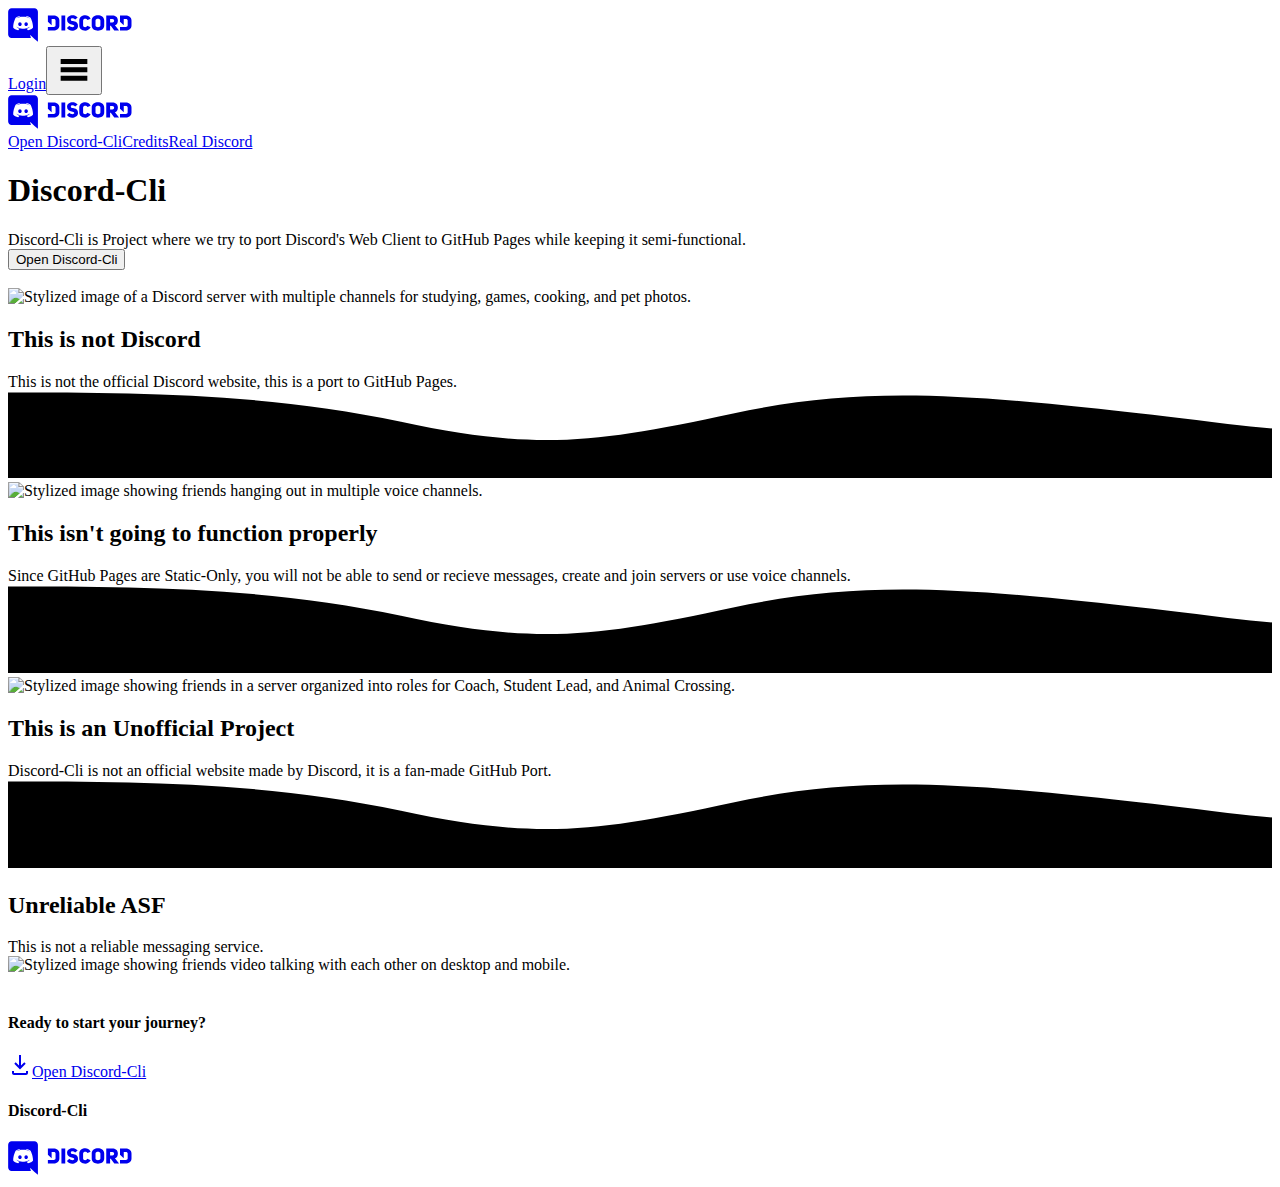
==== commit 401c03cc: "Rename what.htm to index.html" ====
--- a/index.html
+++ b/index.html
@@ -1,6 +1,7 @@
 <!DOCTYPE html>
-<html lang="en-US"><head>
-  <meta charset="utf-8">
+<!-- saved from url=(0014)about:internet -->
+<html lang="en-US"><head><meta http-equiv="Content-Type" content="text/html; charset=UTF-8">
+  
   <meta name="google-site-verification" content="nubQ83kz2YYRrleJaYf_CYbvDZ6lXVl-NL_MWX1Uj9Y">
   <meta name="msvalidate.01" content="330DC90484A4B7B61B36AD65E89B47AE">
   <meta name="viewport" content="width=device-width, initial-scale=1.0, user-scalable=no">
@@ -14,7 +15,7 @@
 <meta property="twitter:site:id" content="@discord">
 <meta property="twitter:creator" content="@discord">
 <meta property="twitter:creator:id" content="@discord">
-  <!-- section:ogImages -->  <!-- endsection --><meta property="og:locale" content="en-US">  <meta property="fb:admins" content="1216345021"><link rel="stylesheet" href="/assets/0.da9279b6bc5abfff6413.css"><link rel="icon" href="/assets/07dca80a102d4149e9736d4b162cff6f.ico">  <!-- section:title --><title>Discord-Cli | Discord ported to GitHub Pages</title>  <!-- endsection --><meta data-react-helmet="true" charset="utf-8"><meta data-react-helmet="true" property="og:title" content="Discord | Your Place to Talk and Hang Out"><meta data-react-helmet="true" property="og:description" content="Discord is the easiest way to talk over voice, video, and text. Talk, chat, hang out, and stay close with your friends and communities."><meta data-react-helmet="true" name="description" content="Discord is the easiest way to talk over voice, video, and text. Talk, chat, hang out, and stay close with your friends and communities."><meta data-react-helmet="true" property="og:image" content="https://discord.com/assets/fbf72f7bfa8f2058218513942447d822.png"><meta data-react-helmet="true" property="twitter:image" content="https://discord.com/assets/fbf72f7bfa8f2058218513942447d822.png">  <!-- Google Tag Manager --><script type="text/javascript" async="" src="https://www.google-analytics.com/analytics.js" nonce=""></script><script src="https://connect.facebook.net/signals/config/550821025425262?v=2.9.33&amp;r=stable" async=""></script><script async="" src="https://connect.facebook.net/en_US/fbevents.js"></script><script async="" src="https://www.googletagmanager.com/gtm.js?id=GTM-N7BVC2W&amp;gtm_auth=GI0g9O-54_SitcgmxQKxlA&amp;gtm_preview=env-2&amp;gtm_cookies_win=x"></script><script nonce="">    (function (w, d, s, l, i) {
+  <!-- section:ogImages -->  <!-- endsection --><meta property="og:locale" content="en-US">  <meta property="fb:admins" content="1216345021"><link rel="stylesheet" href="./what_files/0.da9279b6bc5abfff6413.css"><link rel="icon" href="https://discord.com/assets/07dca80a102d4149e9736d4b162cff6f.ico">  <!-- section:title --><title>Discord-Cli | Discord ported to GitHub Pages</title>  <!-- endsection --><meta data-react-helmet="true" property="og:title" content="Discord | Your Place to Talk and Hang Out"><meta data-react-helmet="true" property="og:description" content="Discord is the easiest way to talk over voice, video, and text. Talk, chat, hang out, and stay close with your friends and communities."><meta data-react-helmet="true" name="description" content="Discord is the easiest way to talk over voice, video, and text. Talk, chat, hang out, and stay close with your friends and communities."><meta data-react-helmet="true" property="og:image" content="https://discord.com/assets/fbf72f7bfa8f2058218513942447d822.png"><meta data-react-helmet="true" property="twitter:image" content="https://discord.com/assets/fbf72f7bfa8f2058218513942447d822.png">  <!-- Google Tag Manager --><script type="text/javascript" async="" src="./what_files/analytics.js" nonce=""></script><script src="./what_files/550821025425262" async=""></script><script async="" src="./what_files/fbevents.js"></script><script async="" src="./what_files/gtm.js"></script><script nonce="">    (function (w, d, s, l, i) {
       w[l] = w[l] || []; w[l].push({
         'gtm.start':
           new Date().getTime(), event: 'gtm.js'
@@ -26,13 +27,13 @@
     fbq("init", "550821025425262");
   </script>
   <!-- End Google Tag Manager -->
-<script charset="utf-8" src="/assets/df20a43039cd0e678f33.js"></script><script charset="utf-8" src="/assets/03c93c906224f0ecfbbe.js"></script><script charset="utf-8" src="/assets/bf18b84c3b10b48b9a73.js"></script><script charset="utf-8" src="/assets/ce5b738b0ad197c67ef7.js"></script><script charset="utf-8" src="/assets/92a2a97311d3f704ebf2.js"></script><script charset="utf-8" src="/assets/3d2d3407d45037440037.js"></script><script charset="utf-8" src="/assets/1bb23028c1de0697098d.js"></script><script charset="utf-8" src="/assets/2e2f28bc6708410cbd51.js"></script></head>
+<script charset="utf-8" src="./what_files/df20a43039cd0e678f33.js"></script><script charset="utf-8" src="./what_files/03c93c906224f0ecfbbe.js"></script><script charset="utf-8" src="./what_files/bf18b84c3b10b48b9a73.js"></script><script charset="utf-8" src="./what_files/ce5b738b0ad197c67ef7.js"></script><script charset="utf-8" src="./what_files/92a2a97311d3f704ebf2.js"></script><script charset="utf-8" src="./what_files/3d2d3407d45037440037.js"></script><script charset="utf-8" src="./what_files/1bb23028c1de0697098d.js"></script><script charset="utf-8" src="./what_files/2e2f28bc6708410cbd51.js"></script></head>
 
 <body>
   <!-- Google Tag Manager (noscript) -->
   
   <!-- End Google Tag Manager (noscript) -->
-  <div id="app-mount"><div style="height:100%" data-reactroot=""><div class=""><div class="grid-3Ykf_K heroBackground-3m0TRU"><div class="row-3wW-Fx header-Y5-yn4 colorSchemeWhite-33VuSr"><header class="wrapper-vInhSw wrapperMobile-3gWL2X"><nav class="nav-IGyg0q"><a class="link-1bIkeG logoLink-38lqtu" aria-label="Home" href="/"><svg width="124" height="34" viewBox="0 0 124 34" class="logo-3LF899"><g fill="currentColor"><path d="M18.1558 14.297C17.1868 14.297 16.4218 15.13 16.4218 16.167C16.4218 17.204 17.2038 18.037 18.1558 18.037C19.1248 18.037 19.8898 17.204 19.8898 16.167C19.8898 15.13 19.1078 14.297 18.1558 14.297ZM11.9508 14.297C10.9818 14.297 10.2168 15.13 10.2168 16.167C10.2168 17.204 10.9988 18.037 11.9508 18.037C12.9198 18.037 13.6848 17.204 13.6848 16.167C13.7018 15.13 12.9198 14.297 11.9508 14.297Z"></path><path d="M26.4178 0.152954H3.63783C1.71683 0.152954 0.152832 1.71695 0.152832 3.63795V26.418C0.152832 28.339 1.71683 29.903 3.63783 29.903H22.9158L22.0148 26.792L24.1908 28.798L26.2478 30.685L29.9198 33.864V3.63795C29.9028 1.71695 28.3388 0.152954 26.4178 0.152954ZM19.8558 22.168C19.8558 22.168 19.2438 21.437 18.7338 20.808C20.9608 20.179 21.8108 18.802 21.8108 18.802C21.1138 19.261 20.4508 19.584 19.8558 19.805C19.0058 20.162 18.1898 20.383 17.3908 20.536C15.7588 20.842 14.2628 20.757 12.9878 20.519C12.0188 20.332 11.1858 20.077 10.4888 19.788C10.0978 19.635 9.67283 19.448 9.24783 19.21C9.19683 19.176 9.14583 19.159 9.09483 19.125C9.06083 19.108 9.04383 19.091 9.02683 19.091C8.72083 18.921 8.55083 18.802 8.55083 18.802C8.55083 18.802 9.36683 20.145 11.5258 20.791C11.0158 21.437 10.3868 22.185 10.3868 22.185C6.62983 22.066 5.20183 19.618 5.20183 19.618C5.20183 14.195 7.64983 9.79195 7.64983 9.79195C10.0978 7.97295 12.4098 8.02395 12.4098 8.02395L12.5798 8.22795C9.51983 9.09495 8.12583 10.438 8.12583 10.438C8.12583 10.438 8.49983 10.234 9.12883 9.96195C10.9478 9.16295 12.3928 8.95895 12.9878 8.89095C13.0898 8.87395 13.1748 8.85695 13.2768 8.85695C14.3138 8.72095 15.4868 8.68695 16.7108 8.82295C18.3258 9.00995 20.0598 9.48595 21.8278 10.438C21.8278 10.438 20.4848 9.16295 17.5948 8.29595L17.8328 8.02395C17.8328 8.02395 20.1618 7.97295 22.5928 9.79195C22.5928 9.79195 25.0408 14.195 25.0408 19.618C25.0408 19.601 23.6128 22.049 19.8558 22.168ZM45.5258 7.42895H39.8818V13.77L43.6388 17.153V10.999H45.6448C46.9198 10.999 47.5488 11.611 47.5488 12.597V17.306C47.5488 18.292 46.9538 18.955 45.6448 18.955H39.8648V22.542H45.5088C48.5348 22.559 51.3738 21.046 51.3738 17.578V12.512C51.3908 8.97595 48.5518 7.42895 45.5258 7.42895ZM75.1058 17.578V12.376C75.1058 10.506 78.4718 10.081 79.4918 11.951L82.6028 10.693C81.3788 8.00695 79.1518 7.22495 77.2988 7.22495C74.2728 7.22495 71.2808 8.97595 71.2808 12.376V17.578C71.2808 21.012 74.2728 22.729 77.2308 22.729C79.1348 22.729 81.4128 21.794 82.6708 19.346L79.3388 17.816C78.5228 19.907 75.1058 19.397 75.1058 17.578ZM64.8208 13.09C63.6478 12.835 62.8658 12.41 62.8148 11.679C62.8828 9.92795 65.5858 9.85995 67.1668 11.543L69.6658 9.62195C68.1018 7.71795 66.3338 7.20795 64.5148 7.20795C61.7438 7.20795 59.0578 8.77195 59.0578 11.73C59.0578 14.603 61.2678 16.15 63.6988 16.524C64.9398 16.694 66.3168 17.187 66.2828 18.037C66.1808 19.652 62.8488 19.567 61.3358 17.731L58.9218 19.992C60.3328 21.811 62.2538 22.729 64.0558 22.729C66.8268 22.729 69.9038 21.131 70.0228 18.207C70.1928 14.518 67.5068 13.583 64.8208 13.09ZM53.4308 22.525H57.2388V7.42895H53.4308V22.525ZM117.64 7.42895H111.996V13.77L115.753 17.153V10.999H117.759C119.034 10.999 119.663 11.611 119.663 12.597V17.306C119.663 18.292 119.068 18.955 117.759 18.955H111.979V22.542H117.64C120.666 22.559 123.505 21.046 123.505 17.578V12.512C123.505 8.97595 120.666 7.42895 117.64 7.42895ZM89.9468 7.22495C86.8188 7.22495 83.7078 8.92495 83.7078 12.41V17.561C83.7078 21.012 86.8358 22.746 89.9808 22.746C93.1088 22.746 96.2198 21.012 96.2198 17.561V12.41C96.2198 8.94195 93.0748 7.22495 89.9468 7.22495ZM92.3948 17.561C92.3948 18.649 91.1708 19.21 89.9638 19.21C88.7398 19.21 87.5158 18.683 87.5158 17.561V12.41C87.5158 11.305 88.7058 10.71 89.8958 10.71C91.1368 10.71 92.3948 11.237 92.3948 12.41V17.561ZM109.888 12.41C109.803 8.87395 107.389 7.44595 104.278 7.44595H98.2428V22.542H102.102V17.748H102.782L106.284 22.542H111.044L106.93 17.357C108.749 16.779 109.888 15.198 109.888 12.41ZM104.346 14.45H102.102V10.999H104.346C106.743 10.999 106.743 14.45 104.346 14.45Z"></path></g></svg></a><div class="mobileButtonContainer-3I8xXw"><a class="button-195cDm buttonWhite-18r1SC buttonSmall-2bnF7I gtm-click-class-login-button button-1x6X9g mobileAppButton-2dMGaq" href="//discord.com/login">Login</a><button class="menuIcon-3UgAfy" aria-hidden="false"><svg width="40" height="40" viewBox="0 0 40 40"><path fill="currentColor" fill-rule="evenodd" clip-rule="evenodd" d="M33.3327 10H6.66602V15H33.3327V10ZM6.66602 18.3317H33.3327V23.3317H6.66602V18.3317ZM6.66602 26.665H33.3327V31.665H6.66602V26.665Z"></path></svg></button></div></nav></header><header class="wrapper-vInhSw wrapperDesktop-1VrZRb"><nav class="nav-IGyg0q"><a class="link-1bIkeG logoLink-38lqtu" aria-label="Home" href="/"><svg width="124" height="34" viewBox="0 0 124 34" class="logo-3LF899"><g fill="currentColor"><path d="M18.1558 14.297C17.1868 14.297 16.4218 15.13 16.4218 16.167C16.4218 17.204 17.2038 18.037 18.1558 18.037C19.1248 18.037 19.8898 17.204 19.8898 16.167C19.8898 15.13 19.1078 14.297 18.1558 14.297ZM11.9508 14.297C10.9818 14.297 10.2168 15.13 10.2168 16.167C10.2168 17.204 10.9988 18.037 11.9508 18.037C12.9198 18.037 13.6848 17.204 13.6848 16.167C13.7018 15.13 12.9198 14.297 11.9508 14.297Z"></path><path d="M26.4178 0.152954H3.63783C1.71683 0.152954 0.152832 1.71695 0.152832 3.63795V26.418C0.152832 28.339 1.71683 29.903 3.63783 29.903H22.9158L22.0148 26.792L24.1908 28.798L26.2478 30.685L29.9198 33.864V3.63795C29.9028 1.71695 28.3388 0.152954 26.4178 0.152954ZM19.8558 22.168C19.8558 22.168 19.2438 21.437 18.7338 20.808C20.9608 20.179 21.8108 18.802 21.8108 18.802C21.1138 19.261 20.4508 19.584 19.8558 19.805C19.0058 20.162 18.1898 20.383 17.3908 20.536C15.7588 20.842 14.2628 20.757 12.9878 20.519C12.0188 20.332 11.1858 20.077 10.4888 19.788C10.0978 19.635 9.67283 19.448 9.24783 19.21C9.19683 19.176 9.14583 19.159 9.09483 19.125C9.06083 19.108 9.04383 19.091 9.02683 19.091C8.72083 18.921 8.55083 18.802 8.55083 18.802C8.55083 18.802 9.36683 20.145 11.5258 20.791C11.0158 21.437 10.3868 22.185 10.3868 22.185C6.62983 22.066 5.20183 19.618 5.20183 19.618C5.20183 14.195 7.64983 9.79195 7.64983 9.79195C10.0978 7.97295 12.4098 8.02395 12.4098 8.02395L12.5798 8.22795C9.51983 9.09495 8.12583 10.438 8.12583 10.438C8.12583 10.438 8.49983 10.234 9.12883 9.96195C10.9478 9.16295 12.3928 8.95895 12.9878 8.89095C13.0898 8.87395 13.1748 8.85695 13.2768 8.85695C14.3138 8.72095 15.4868 8.68695 16.7108 8.82295C18.3258 9.00995 20.0598 9.48595 21.8278 10.438C21.8278 10.438 20.4848 9.16295 17.5948 8.29595L17.8328 8.02395C17.8328 8.02395 20.1618 7.97295 22.5928 9.79195C22.5928 9.79195 25.0408 14.195 25.0408 19.618C25.0408 19.601 23.6128 22.049 19.8558 22.168ZM45.5258 7.42895H39.8818V13.77L43.6388 17.153V10.999H45.6448C46.9198 10.999 47.5488 11.611 47.5488 12.597V17.306C47.5488 18.292 46.9538 18.955 45.6448 18.955H39.8648V22.542H45.5088C48.5348 22.559 51.3738 21.046 51.3738 17.578V12.512C51.3908 8.97595 48.5518 7.42895 45.5258 7.42895ZM75.1058 17.578V12.376C75.1058 10.506 78.4718 10.081 79.4918 11.951L82.6028 10.693C81.3788 8.00695 79.1518 7.22495 77.2988 7.22495C74.2728 7.22495 71.2808 8.97595 71.2808 12.376V17.578C71.2808 21.012 74.2728 22.729 77.2308 22.729C79.1348 22.729 81.4128 21.794 82.6708 19.346L79.3388 17.816C78.5228 19.907 75.1058 19.397 75.1058 17.578ZM64.8208 13.09C63.6478 12.835 62.8658 12.41 62.8148 11.679C62.8828 9.92795 65.5858 9.85995 67.1668 11.543L69.6658 9.62195C68.1018 7.71795 66.3338 7.20795 64.5148 7.20795C61.7438 7.20795 59.0578 8.77195 59.0578 11.73C59.0578 14.603 61.2678 16.15 63.6988 16.524C64.9398 16.694 66.3168 17.187 66.2828 18.037C66.1808 19.652 62.8488 19.567 61.3358 17.731L58.9218 19.992C60.3328 21.811 62.2538 22.729 64.0558 22.729C66.8268 22.729 69.9038 21.131 70.0228 18.207C70.1928 14.518 67.5068 13.583 64.8208 13.09ZM53.4308 22.525H57.2388V7.42895H53.4308V22.525ZM117.64 7.42895H111.996V13.77L115.753 17.153V10.999H117.759C119.034 10.999 119.663 11.611 119.663 12.597V17.306C119.663 18.292 119.068 18.955 117.759 18.955H111.979V22.542H117.64C120.666 22.559 123.505 21.046 123.505 17.578V12.512C123.505 8.97595 120.666 7.42895 117.64 7.42895ZM89.9468 7.22495C86.8188 7.22495 83.7078 8.92495 83.7078 12.41V17.561C83.7078 21.012 86.8358 22.746 89.9808 22.746C93.1088 22.746 96.2198 21.012 96.2198 17.561V12.41C96.2198 8.94195 93.0748 7.22495 89.9468 7.22495ZM92.3948 17.561C92.3948 18.649 91.1708 19.21 89.9638 19.21C88.7398 19.21 87.5158 18.683 87.5158 17.561V12.41C87.5158 11.305 88.7058 10.71 89.8958 10.71C91.1368 10.71 92.3948 11.237 92.3948 12.41V17.561ZM109.888 12.41C109.803 8.87395 107.389 7.44595 104.278 7.44595H98.2428V22.542H102.102V17.748H102.782L106.284 22.542H111.044L106.93 17.357C108.749 16.779 109.888 15.198 109.888 12.41ZM104.346 14.45H102.102V10.999H104.346C106.743 10.999 106.743 14.45 104.346 14.45Z"></path></g></svg></a><div class="links-10hR8L"><a class="link-1bIkeG link-oDO0Ir" href="discord-cli.github.io/app.html">Open Discord-Cli</a><a class="link-1bIkeG link-oDO0Ir" href="https://realpumpk1nz.github.io/">Credits</a><a class="link-1bIkeG link-oDO0Ir" href="https://www.discord.com/">Real Discord</a></div><div class="appButton-2wSXh-"></div></nav></header></div><div class="row-3wW-Fx heroContainer-3j1eQg"><div class="heroBody-3b6R3c"><div class="heroText-Sc7-zG"><h1 class="h1-1JG5Bw">Discord-Cli</h1><div class="text-3U-SDd textMedium-1DcD2z heroSubtitle-32Iz6d">Discord-Cli is Project where we try to port Discord's Web Client to GitHub Pages while keeping it semi-functional.</div></div><div class="ctaContainer-3vWJHU"><button class="button-195cDm buttonDark-1kG4vN buttonLarge-2j8B-n gtm-click-class-open-button openButton-McADyK">Open Discord-Cli</button></div></div></div><div aria-hidden="true" class="heroImageContainer-36P5yd"><img src="/assets/11ebd3cd1712fe17b647d846559d7559.svg" class="backgroundImages-2rUazg stripe1-3BXB_U" alt=""><img src="/assets/d70fa33128cb72c4092abac7a0d25ed2.svg" class="backgroundImages-2rUazg stripe2-8Dj-R4" alt=""><img src="/assets/7df86467c3079db32f8a48aeadc450ca.svg" class="backgroundImages-2rUazg stripe3-2NZ4zi" alt=""><img src="/assets/6623b6310d590ec9be669189f4aa813a.svg" class="backgroundImages-2rUazg stripeCute-2yWHX7" alt=""><img src="/assets/4bdac631250f5f9e8a4b928d5efa22c8.svg" class="backgroundImages-2rUazg island2-2Nb-g5" alt=""><img src="/assets/94acf432b564660994742251c2a5f222.svg" class="backgroundImages-2rUazg island1-3TIhuh" alt=""><img src="/assets/1d9b04db64569bf18409a59a32ffd256.svg" class="backgroundImages-2rUazg cloud4-2BRRU2" alt=""><img src="/assets/beb557bf6fce2373c59accc0931c9567.svg" class="backgroundImages-2rUazg cloud5-34_2QW" alt=""><img src="/assets/690c2345bcaaaa50b71548231a26b696.svg" class="backgroundImages-2rUazg cloud2Second-Gbh2WA" alt=""><img src="/assets/092d86847152cc1297e50ac02e28baf5.svg" class="backgroundImages-2rUazg cloud1-1oi7Jg" alt=""><img src="/assets/690c2345bcaaaa50b71548231a26b696.svg" class="backgroundImages-2rUazg cloud2-2ngq2N" alt=""><img src="/assets/5fadc604cb12da892e196e6dbf20e2a6.svg" class="backgroundImages-2rUazg cloud3-3IZheo" alt=""><img src="/assets/7ed9683436331d4a3434ca9fa64b5859.svg" class="backgroundImages-2rUazg cloud6-j2xFjt" alt=""><img src="/assets/f8c67d821e5f44619258319a4ecdf84d.svg" class="backgroundImages-2rUazg cloud7-29FdT1" alt=""><img src="/assets/6e95d39708991a81004b77a5282160c6.svg" class="backgroundImages-2rUazg cloud9-16dNGB" alt=""><img src="/assets/5cc3db60569965c8bd92a05f6cb09b8d.svg" class="backgroundImages-2rUazg diamond-2IoVJv" alt=""><img src="/assets/31fde13d3508b8ddb01cf817ad09c690.svg" class="backgroundImages-2rUazg ship-2AEkqt" alt=""><img src="/assets/a6f749bbe52f6e75c8735c5075bfc4a4.svg" class="backgroundImages-2rUazg cloudCute-s1ak5z" alt=""><img src="/assets/fb628c7d1e7b604e841e10e289148659.svg" class="backgroundImages-2rUazg cloud8-3V2ZT2" alt=""><img src="/assets/9c0629769616f9629689a0e68a2e57b7.svg" class="backgroundImages-2rUazg cloud10-3dZ5jP" alt=""><img src="/assets/edaebb01cd24df779f6feae9a34bd7d8.svg" class="backgroundBuildings-1dpPv_" alt=""><img src="/assets/e92fcc9ab6e63c1a17e954af347a1f1d.svg" class="foregroundLeft-oYeoOv" alt=""><img src="/assets/7b01f72a2054561145b6dd04add417c0.svg" class="foregroundRight-31UKnq" alt=""></div></div><div><div class="grid-3Ykf_K"><div class="row-3wW-Fx container-3iEQmT imageLeft-1VXvAQ visible-hh3e_5"><img class="image-1-kW64 featureImage-3J6LeD" alt="Stylized image of a Discord server with multiple channels for studying, games, cooking, and pet photos." src="/assets/c01c644bc9fa2a28678ae2f44969d248.svg"><div class="description-1K7RzO"><h2 class="h2-25VyWe">This is not Discord</h2><div class="text-3U-SDd textMedium-1DcD2z subtitle-1ZS-lq">This is not the official Discord website, this is a port to GitHub Pages.</div></div></div></div><div class="wave-38scNw" aria-hidden="true"><svg class="wave-1hkxOo" version="1.1" xmlns="http://www.w3.org/2000/svg" viewBox="0 0 1440 100" preserveAspectRatio="none"><path class="wavePath-haxJK1 animationPaused-2hZ4IO" d="M826.337463,25.5396311 C670.970254,58.655965 603.696181,68.7870267 447.802481,35.1443383 C293.342778,1.81111414 137.33377,1.81111414 0,1.81111414 L0,150 L1920,150 L1920,1.81111414 C1739.53523,-16.6853983 1679.86404,73.1607868 1389.7826,37.4859505 C1099.70117,1.81111414 981.704672,-7.57670281 826.337463,25.5396311 Z" fill="currentColor"></path></svg></div><div class="grid-3Ykf_K greyBackground-2ATEHg"><div class="row-3wW-Fx container-3iEQmT imageRight-2P6qcK visible-hh3e_5"><img class="image-1-kW64 featureImage-3J6LeD" alt="Stylized image showing friends hanging out in multiple voice channels." src="/assets/98c9edf635a98377ec579aaa19ed47be.svg"><div class="description-1K7RzO"><h2 class="h2-25VyWe">This isn't going to function properly</h2><div class="text-3U-SDd textMedium-1DcD2z subtitle-1ZS-lq">Since GitHub Pages are Static-Only, you will not be able to send or recieve messages, create and join servers or use voice channels.</div></div></div></div><div class="wave-38scNw invertedWave-2Uzmgv" aria-hidden="true"><svg class="wave-1hkxOo" version="1.1" xmlns="http://www.w3.org/2000/svg" viewBox="0 0 1440 100" preserveAspectRatio="none"><path class="wavePath-haxJK1 animationPaused-2hZ4IO" d="M826.337463,25.5396311 C670.970254,58.655965 603.696181,68.7870267 447.802481,35.1443383 C293.342778,1.81111414 137.33377,1.81111414 0,1.81111414 L0,150 L1920,150 L1920,1.81111414 C1739.53523,-16.6853983 1679.86404,73.1607868 1389.7826,37.4859505 C1099.70117,1.81111414 981.704672,-7.57670281 826.337463,25.5396311 Z" fill="currentColor"></path></svg></div><div class="grid-3Ykf_K"><div class="row-3wW-Fx container-3iEQmT imageLeft-1VXvAQ visible-hh3e_5"><img class="image-1-kW64 featureImage-3J6LeD" alt="Stylized image showing friends in a server organized into roles for Coach, Student Lead, and Animal Crossing." src="/assets/9184fcadc2e3c84650dd4b075850d3d6.svg"><div class="description-1K7RzO"><h2 class="h2-25VyWe">This is an Unofficial Project</h2><div class="text-3U-SDd textMedium-1DcD2z subtitle-1ZS-lq">Discord-Cli is not an official website made by Discord, it is a fan-made GitHub Port.</div></div></div></div><div class="wave-38scNw" aria-hidden="true"><svg class="wave-1hkxOo" version="1.1" xmlns="http://www.w3.org/2000/svg" viewBox="0 0 1440 100" preserveAspectRatio="none"><path class="wavePath-haxJK1 animationPaused-2hZ4IO" d="M826.337463,25.5396311 C670.970254,58.655965 603.696181,68.7870267 447.802481,35.1443383 C293.342778,1.81111414 137.33377,1.81111414 0,1.81111414 L0,150 L1920,150 L1920,1.81111414 C1739.53523,-16.6853983 1679.86404,73.1607868 1389.7826,37.4859505 C1099.70117,1.81111414 981.704672,-7.57670281 826.337463,25.5396311 Z" fill="currentColor"></path></svg></div><div class="grid-3Ykf_K greyBackground-2ATEHg"><div class="row-3wW-Fx container-3iEQmT imageBottom-2ROCI6 lastFeatureTile-11EYAU visible-hh3e_5"><div class="description-1K7RzO"><h2 class="h2-25VyWe">Unreliable ASF</h2><div class="text-3U-SDd textMedium-1DcD2z subtitle-1ZS-lq">This is not a reliable messaging service.</div></div><img class="image-1-kW64" alt="Stylized image showing friends video talking with each other on desktop and mobile." src="/assets/f61264d792fd2556a618c95d97b5de07.svg"></div></div><div class="grid-3Ykf_K greyBackground-2ATEHg"><div class="row-3wW-Fx container-3fzHO2 cta-3aOZq-"><div aria-hidden="true" class="sparklesContainer-3Fo_ua"><img class="sparkles-QgcuS6" src="/assets/a188414ce83f2454b9d71a47c3d95909.svg" alt=""></div><h4 class="h4-1gN70b title-2TUBQe">Ready to start your journey?</h4><a class="button-195cDm buttonBrand-33cvhX buttonLarge-2j8B-n downloadButton-1lMS1e" href="//discord.com/api/download?platform=osx"><svg width="24" height="24" viewBox="0 0 24 24" class="icon-nuGd5b"><g fill="currentColor"><path d="M17.707 10.708L16.293 9.29398L13 12.587V2.00098H11V12.587L7.70697 9.29398L6.29297 10.708L12 16.415L17.707 10.708Z"></path><path d="M18 18.001V20.001H6V18.001H4V20.001C4 21.103 4.897 22.001 6 22.001H18C19.104 22.001 20 21.103 20 20.001V18.001H18Z"></path></g></svg>Open Discord-Cli</a></div></div></div><div class="grid-3Ykf_K footer-2JjWU3 brand-2EpRQL" role="navigation"><div class="row-3wW-Fx"><div class="infoBox-2VU2Db"><h4 class="h4-1gN70b tagline-1MAOjD">Discord-Cli</h4></div><div class="spacer-1syQkv"></div></div><div class="row-3wW-Fx"><div class="ctaContainer-1_2pP4"><div class="ctaSeparator-ARE9P3"></div><div class="cta-3cmhBa"><a class="link-1bIkeG linkDefault-1Ca2JP logoLink-2GlawA" aria-label="Home" href="/"><svg width="124" height="34" viewBox="0 0 124 34" class="logo-1qRccC"><g fill="currentColor"><path d="M18.1558 14.297C17.1868 14.297 16.4218 15.13 16.4218 16.167C16.4218 17.204 17.2038 18.037 18.1558 18.037C19.1248 18.037 19.8898 17.204 19.8898 16.167C19.8898 15.13 19.1078 14.297 18.1558 14.297ZM11.9508 14.297C10.9818 14.297 10.2168 15.13 10.2168 16.167C10.2168 17.204 10.9988 18.037 11.9508 18.037C12.9198 18.037 13.6848 17.204 13.6848 16.167C13.7018 15.13 12.9198 14.297 11.9508 14.297Z"></path><path d="M26.4178 0.152954H3.63783C1.71683 0.152954 0.152832 1.71695 0.152832 3.63795V26.418C0.152832 28.339 1.71683 29.903 3.63783 29.903H22.9158L22.0148 26.792L24.1908 28.798L26.2478 30.685L29.9198 33.864V3.63795C29.9028 1.71695 28.3388 0.152954 26.4178 0.152954ZM19.8558 22.168C19.8558 22.168 19.2438 21.437 18.7338 20.808C20.9608 20.179 21.8108 18.802 21.8108 18.802C21.1138 19.261 20.4508 19.584 19.8558 19.805C19.0058 20.162 18.1898 20.383 17.3908 20.536C15.7588 20.842 14.2628 20.757 12.9878 20.519C12.0188 20.332 11.1858 20.077 10.4888 19.788C10.0978 19.635 9.67283 19.448 9.24783 19.21C9.19683 19.176 9.14583 19.159 9.09483 19.125C9.06083 19.108 9.04383 19.091 9.02683 19.091C8.72083 18.921 8.55083 18.802 8.55083 18.802C8.55083 18.802 9.36683 20.145 11.5258 20.791C11.0158 21.437 10.3868 22.185 10.3868 22.185C6.62983 22.066 5.20183 19.618 5.20183 19.618C5.20183 14.195 7.64983 9.79195 7.64983 9.79195C10.0978 7.97295 12.4098 8.02395 12.4098 8.02395L12.5798 8.22795C9.51983 9.09495 8.12583 10.438 8.12583 10.438C8.12583 10.438 8.49983 10.234 9.12883 9.96195C10.9478 9.16295 12.3928 8.95895 12.9878 8.89095C13.0898 8.87395 13.1748 8.85695 13.2768 8.85695C14.3138 8.72095 15.4868 8.68695 16.7108 8.82295C18.3258 9.00995 20.0598 9.48595 21.8278 10.438C21.8278 10.438 20.4848 9.16295 17.5948 8.29595L17.8328 8.02395C17.8328 8.02395 20.1618 7.97295 22.5928 9.79195C22.5928 9.79195 25.0408 14.195 25.0408 19.618C25.0408 19.601 23.6128 22.049 19.8558 22.168ZM45.5258 7.42895H39.8818V13.77L43.6388 17.153V10.999H45.6448C46.9198 10.999 47.5488 11.611 47.5488 12.597V17.306C47.5488 18.292 46.9538 18.955 45.6448 18.955H39.8648V22.542H45.5088C48.5348 22.559 51.3738 21.046 51.3738 17.578V12.512C51.3908 8.97595 48.5518 7.42895 45.5258 7.42895ZM75.1058 17.578V12.376C75.1058 10.506 78.4718 10.081 79.4918 11.951L82.6028 10.693C81.3788 8.00695 79.1518 7.22495 77.2988 7.22495C74.2728 7.22495 71.2808 8.97595 71.2808 12.376V17.578C71.2808 21.012 74.2728 22.729 77.2308 22.729C79.1348 22.729 81.4128 21.794 82.6708 19.346L79.3388 17.816C78.5228 19.907 75.1058 19.397 75.1058 17.578ZM64.8208 13.09C63.6478 12.835 62.8658 12.41 62.8148 11.679C62.8828 9.92795 65.5858 9.85995 67.1668 11.543L69.6658 9.62195C68.1018 7.71795 66.3338 7.20795 64.5148 7.20795C61.7438 7.20795 59.0578 8.77195 59.0578 11.73C59.0578 14.603 61.2678 16.15 63.6988 16.524C64.9398 16.694 66.3168 17.187 66.2828 18.037C66.1808 19.652 62.8488 19.567 61.3358 17.731L58.9218 19.992C60.3328 21.811 62.2538 22.729 64.0558 22.729C66.8268 22.729 69.9038 21.131 70.0228 18.207C70.1928 14.518 67.5068 13.583 64.8208 13.09ZM53.4308 22.525H57.2388V7.42895H53.4308V22.525ZM117.64 7.42895H111.996V13.77L115.753 17.153V10.999H117.759C119.034 10.999 119.663 11.611 119.663 12.597V17.306C119.663 18.292 119.068 18.955 117.759 18.955H111.979V22.542H117.64C120.666 22.559 123.505 21.046 123.505 17.578V12.512C123.505 8.97595 120.666 7.42895 117.64 7.42895ZM89.9468 7.22495C86.8188 7.22495 83.7078 8.92495 83.7078 12.41V17.561C83.7078 21.012 86.8358 22.746 89.9808 22.746C93.1088 22.746 96.2198 21.012 96.2198 17.561V12.41C96.2198 8.94195 93.0748 7.22495 89.9468 7.22495ZM92.3948 17.561C92.3948 18.649 91.1708 19.21 89.9638 19.21C88.7398 19.21 87.5158 18.683 87.5158 17.561V12.41C87.5158 11.305 88.7058 10.71 89.8958 10.71C91.1368 10.71 92.3948 11.237 92.3948 12.41V17.561ZM109.888 12.41C109.803 8.87395 107.389 7.44595 104.278 7.44595H98.2428V22.542H102.102V17.748H102.782L106.284 22.542H111.044L106.93 17.357C108.749 16.779 109.888 15.198 109.888 12.41ZM104.346 14.45H102.102V10.999H104.346C106.743 10.999 106.743 14.45 104.346 14.45Z"></path></g></svg></a></div></div></div></div></div></div></div><script type="text/javascript" nonce="">window.ASYNC_COMPONENTS_STATE = {"resolved":{"1":true}};</script><script nonce="">window.GLOBAL_ENV = {
+  <div id="app-mount"><div style="height:100%" data-reactroot=""><div class=""><div class="grid-3Ykf_K heroBackground-3m0TRU"><div class="row-3wW-Fx header-Y5-yn4 colorSchemeWhite-33VuSr"><header class="wrapper-vInhSw wrapperMobile-3gWL2X"><nav class="nav-IGyg0q"><a class="link-1bIkeG logoLink-38lqtu" aria-label="Home" href="https://discord.com/"><svg width="124" height="34" viewBox="0 0 124 34" class="logo-3LF899"><g fill="currentColor"><path d="M18.1558 14.297C17.1868 14.297 16.4218 15.13 16.4218 16.167C16.4218 17.204 17.2038 18.037 18.1558 18.037C19.1248 18.037 19.8898 17.204 19.8898 16.167C19.8898 15.13 19.1078 14.297 18.1558 14.297ZM11.9508 14.297C10.9818 14.297 10.2168 15.13 10.2168 16.167C10.2168 17.204 10.9988 18.037 11.9508 18.037C12.9198 18.037 13.6848 17.204 13.6848 16.167C13.7018 15.13 12.9198 14.297 11.9508 14.297Z"></path><path d="M26.4178 0.152954H3.63783C1.71683 0.152954 0.152832 1.71695 0.152832 3.63795V26.418C0.152832 28.339 1.71683 29.903 3.63783 29.903H22.9158L22.0148 26.792L24.1908 28.798L26.2478 30.685L29.9198 33.864V3.63795C29.9028 1.71695 28.3388 0.152954 26.4178 0.152954ZM19.8558 22.168C19.8558 22.168 19.2438 21.437 18.7338 20.808C20.9608 20.179 21.8108 18.802 21.8108 18.802C21.1138 19.261 20.4508 19.584 19.8558 19.805C19.0058 20.162 18.1898 20.383 17.3908 20.536C15.7588 20.842 14.2628 20.757 12.9878 20.519C12.0188 20.332 11.1858 20.077 10.4888 19.788C10.0978 19.635 9.67283 19.448 9.24783 19.21C9.19683 19.176 9.14583 19.159 9.09483 19.125C9.06083 19.108 9.04383 19.091 9.02683 19.091C8.72083 18.921 8.55083 18.802 8.55083 18.802C8.55083 18.802 9.36683 20.145 11.5258 20.791C11.0158 21.437 10.3868 22.185 10.3868 22.185C6.62983 22.066 5.20183 19.618 5.20183 19.618C5.20183 14.195 7.64983 9.79195 7.64983 9.79195C10.0978 7.97295 12.4098 8.02395 12.4098 8.02395L12.5798 8.22795C9.51983 9.09495 8.12583 10.438 8.12583 10.438C8.12583 10.438 8.49983 10.234 9.12883 9.96195C10.9478 9.16295 12.3928 8.95895 12.9878 8.89095C13.0898 8.87395 13.1748 8.85695 13.2768 8.85695C14.3138 8.72095 15.4868 8.68695 16.7108 8.82295C18.3258 9.00995 20.0598 9.48595 21.8278 10.438C21.8278 10.438 20.4848 9.16295 17.5948 8.29595L17.8328 8.02395C17.8328 8.02395 20.1618 7.97295 22.5928 9.79195C22.5928 9.79195 25.0408 14.195 25.0408 19.618C25.0408 19.601 23.6128 22.049 19.8558 22.168ZM45.5258 7.42895H39.8818V13.77L43.6388 17.153V10.999H45.6448C46.9198 10.999 47.5488 11.611 47.5488 12.597V17.306C47.5488 18.292 46.9538 18.955 45.6448 18.955H39.8648V22.542H45.5088C48.5348 22.559 51.3738 21.046 51.3738 17.578V12.512C51.3908 8.97595 48.5518 7.42895 45.5258 7.42895ZM75.1058 17.578V12.376C75.1058 10.506 78.4718 10.081 79.4918 11.951L82.6028 10.693C81.3788 8.00695 79.1518 7.22495 77.2988 7.22495C74.2728 7.22495 71.2808 8.97595 71.2808 12.376V17.578C71.2808 21.012 74.2728 22.729 77.2308 22.729C79.1348 22.729 81.4128 21.794 82.6708 19.346L79.3388 17.816C78.5228 19.907 75.1058 19.397 75.1058 17.578ZM64.8208 13.09C63.6478 12.835 62.8658 12.41 62.8148 11.679C62.8828 9.92795 65.5858 9.85995 67.1668 11.543L69.6658 9.62195C68.1018 7.71795 66.3338 7.20795 64.5148 7.20795C61.7438 7.20795 59.0578 8.77195 59.0578 11.73C59.0578 14.603 61.2678 16.15 63.6988 16.524C64.9398 16.694 66.3168 17.187 66.2828 18.037C66.1808 19.652 62.8488 19.567 61.3358 17.731L58.9218 19.992C60.3328 21.811 62.2538 22.729 64.0558 22.729C66.8268 22.729 69.9038 21.131 70.0228 18.207C70.1928 14.518 67.5068 13.583 64.8208 13.09ZM53.4308 22.525H57.2388V7.42895H53.4308V22.525ZM117.64 7.42895H111.996V13.77L115.753 17.153V10.999H117.759C119.034 10.999 119.663 11.611 119.663 12.597V17.306C119.663 18.292 119.068 18.955 117.759 18.955H111.979V22.542H117.64C120.666 22.559 123.505 21.046 123.505 17.578V12.512C123.505 8.97595 120.666 7.42895 117.64 7.42895ZM89.9468 7.22495C86.8188 7.22495 83.7078 8.92495 83.7078 12.41V17.561C83.7078 21.012 86.8358 22.746 89.9808 22.746C93.1088 22.746 96.2198 21.012 96.2198 17.561V12.41C96.2198 8.94195 93.0748 7.22495 89.9468 7.22495ZM92.3948 17.561C92.3948 18.649 91.1708 19.21 89.9638 19.21C88.7398 19.21 87.5158 18.683 87.5158 17.561V12.41C87.5158 11.305 88.7058 10.71 89.8958 10.71C91.1368 10.71 92.3948 11.237 92.3948 12.41V17.561ZM109.888 12.41C109.803 8.87395 107.389 7.44595 104.278 7.44595H98.2428V22.542H102.102V17.748H102.782L106.284 22.542H111.044L106.93 17.357C108.749 16.779 109.888 15.198 109.888 12.41ZM104.346 14.45H102.102V10.999H104.346C106.743 10.999 106.743 14.45 104.346 14.45Z"></path></g></svg></a><div class="mobileButtonContainer-3I8xXw"><a class="button-195cDm buttonWhite-18r1SC buttonSmall-2bnF7I gtm-click-class-login-button button-1x6X9g mobileAppButton-2dMGaq" href="https://discord.com/login">Login</a><button class="menuIcon-3UgAfy" aria-hidden="false"><svg width="40" height="40" viewBox="0 0 40 40"><path fill="currentColor" fill-rule="evenodd" clip-rule="evenodd" d="M33.3327 10H6.66602V15H33.3327V10ZM6.66602 18.3317H33.3327V23.3317H6.66602V18.3317ZM6.66602 26.665H33.3327V31.665H6.66602V26.665Z"></path></svg></button></div></nav></header><header class="wrapper-vInhSw wrapperDesktop-1VrZRb"><nav class="nav-IGyg0q"><a class="link-1bIkeG logoLink-38lqtu" aria-label="Home" href="https://discord.com/"><svg width="124" height="34" viewBox="0 0 124 34" class="logo-3LF899"><g fill="currentColor"><path d="M18.1558 14.297C17.1868 14.297 16.4218 15.13 16.4218 16.167C16.4218 17.204 17.2038 18.037 18.1558 18.037C19.1248 18.037 19.8898 17.204 19.8898 16.167C19.8898 15.13 19.1078 14.297 18.1558 14.297ZM11.9508 14.297C10.9818 14.297 10.2168 15.13 10.2168 16.167C10.2168 17.204 10.9988 18.037 11.9508 18.037C12.9198 18.037 13.6848 17.204 13.6848 16.167C13.7018 15.13 12.9198 14.297 11.9508 14.297Z"></path><path d="M26.4178 0.152954H3.63783C1.71683 0.152954 0.152832 1.71695 0.152832 3.63795V26.418C0.152832 28.339 1.71683 29.903 3.63783 29.903H22.9158L22.0148 26.792L24.1908 28.798L26.2478 30.685L29.9198 33.864V3.63795C29.9028 1.71695 28.3388 0.152954 26.4178 0.152954ZM19.8558 22.168C19.8558 22.168 19.2438 21.437 18.7338 20.808C20.9608 20.179 21.8108 18.802 21.8108 18.802C21.1138 19.261 20.4508 19.584 19.8558 19.805C19.0058 20.162 18.1898 20.383 17.3908 20.536C15.7588 20.842 14.2628 20.757 12.9878 20.519C12.0188 20.332 11.1858 20.077 10.4888 19.788C10.0978 19.635 9.67283 19.448 9.24783 19.21C9.19683 19.176 9.14583 19.159 9.09483 19.125C9.06083 19.108 9.04383 19.091 9.02683 19.091C8.72083 18.921 8.55083 18.802 8.55083 18.802C8.55083 18.802 9.36683 20.145 11.5258 20.791C11.0158 21.437 10.3868 22.185 10.3868 22.185C6.62983 22.066 5.20183 19.618 5.20183 19.618C5.20183 14.195 7.64983 9.79195 7.64983 9.79195C10.0978 7.97295 12.4098 8.02395 12.4098 8.02395L12.5798 8.22795C9.51983 9.09495 8.12583 10.438 8.12583 10.438C8.12583 10.438 8.49983 10.234 9.12883 9.96195C10.9478 9.16295 12.3928 8.95895 12.9878 8.89095C13.0898 8.87395 13.1748 8.85695 13.2768 8.85695C14.3138 8.72095 15.4868 8.68695 16.7108 8.82295C18.3258 9.00995 20.0598 9.48595 21.8278 10.438C21.8278 10.438 20.4848 9.16295 17.5948 8.29595L17.8328 8.02395C17.8328 8.02395 20.1618 7.97295 22.5928 9.79195C22.5928 9.79195 25.0408 14.195 25.0408 19.618C25.0408 19.601 23.6128 22.049 19.8558 22.168ZM45.5258 7.42895H39.8818V13.77L43.6388 17.153V10.999H45.6448C46.9198 10.999 47.5488 11.611 47.5488 12.597V17.306C47.5488 18.292 46.9538 18.955 45.6448 18.955H39.8648V22.542H45.5088C48.5348 22.559 51.3738 21.046 51.3738 17.578V12.512C51.3908 8.97595 48.5518 7.42895 45.5258 7.42895ZM75.1058 17.578V12.376C75.1058 10.506 78.4718 10.081 79.4918 11.951L82.6028 10.693C81.3788 8.00695 79.1518 7.22495 77.2988 7.22495C74.2728 7.22495 71.2808 8.97595 71.2808 12.376V17.578C71.2808 21.012 74.2728 22.729 77.2308 22.729C79.1348 22.729 81.4128 21.794 82.6708 19.346L79.3388 17.816C78.5228 19.907 75.1058 19.397 75.1058 17.578ZM64.8208 13.09C63.6478 12.835 62.8658 12.41 62.8148 11.679C62.8828 9.92795 65.5858 9.85995 67.1668 11.543L69.6658 9.62195C68.1018 7.71795 66.3338 7.20795 64.5148 7.20795C61.7438 7.20795 59.0578 8.77195 59.0578 11.73C59.0578 14.603 61.2678 16.15 63.6988 16.524C64.9398 16.694 66.3168 17.187 66.2828 18.037C66.1808 19.652 62.8488 19.567 61.3358 17.731L58.9218 19.992C60.3328 21.811 62.2538 22.729 64.0558 22.729C66.8268 22.729 69.9038 21.131 70.0228 18.207C70.1928 14.518 67.5068 13.583 64.8208 13.09ZM53.4308 22.525H57.2388V7.42895H53.4308V22.525ZM117.64 7.42895H111.996V13.77L115.753 17.153V10.999H117.759C119.034 10.999 119.663 11.611 119.663 12.597V17.306C119.663 18.292 119.068 18.955 117.759 18.955H111.979V22.542H117.64C120.666 22.559 123.505 21.046 123.505 17.578V12.512C123.505 8.97595 120.666 7.42895 117.64 7.42895ZM89.9468 7.22495C86.8188 7.22495 83.7078 8.92495 83.7078 12.41V17.561C83.7078 21.012 86.8358 22.746 89.9808 22.746C93.1088 22.746 96.2198 21.012 96.2198 17.561V12.41C96.2198 8.94195 93.0748 7.22495 89.9468 7.22495ZM92.3948 17.561C92.3948 18.649 91.1708 19.21 89.9638 19.21C88.7398 19.21 87.5158 18.683 87.5158 17.561V12.41C87.5158 11.305 88.7058 10.71 89.8958 10.71C91.1368 10.71 92.3948 11.237 92.3948 12.41V17.561ZM109.888 12.41C109.803 8.87395 107.389 7.44595 104.278 7.44595H98.2428V22.542H102.102V17.748H102.782L106.284 22.542H111.044L106.93 17.357C108.749 16.779 109.888 15.198 109.888 12.41ZM104.346 14.45H102.102V10.999H104.346C106.743 10.999 106.743 14.45 104.346 14.45Z"></path></g></svg></a><div class="links-10hR8L"><a class="link-1bIkeG link-oDO0Ir" href="https://discord.com/discord-cli.github.io/app.html">Open Discord-Cli</a><a class="link-1bIkeG link-oDO0Ir" href="https://realpumpk1nz.github.io/">Credits</a><a class="link-1bIkeG link-oDO0Ir" href="https://www.discord.com/">Real Discord</a></div><div class="appButton-2wSXh-"></div></nav></header></div><div class="row-3wW-Fx heroContainer-3j1eQg"><div class="heroBody-3b6R3c"><div class="heroText-Sc7-zG"><h1 class="h1-1JG5Bw">Discord-Cli</h1><div class="text-3U-SDd textMedium-1DcD2z heroSubtitle-32Iz6d">Discord-Cli is Project where we try to port Discord's Web Client to GitHub Pages while keeping it semi-functional.</div></div><div class="ctaContainer-3vWJHU"><button class="button-195cDm buttonDark-1kG4vN buttonLarge-2j8B-n gtm-click-class-open-button openButton-McADyK">Open Discord-Cli</button></div></div></div><div aria-hidden="true" class="heroImageContainer-36P5yd"><img src="./what_files/11ebd3cd1712fe17b647d846559d7559.svg" class="backgroundImages-2rUazg stripe1-3BXB_U" alt=""><img src="./what_files/d70fa33128cb72c4092abac7a0d25ed2.svg" class="backgroundImages-2rUazg stripe2-8Dj-R4" alt=""><img src="./what_files/7df86467c3079db32f8a48aeadc450ca.svg" class="backgroundImages-2rUazg stripe3-2NZ4zi" alt=""><img src="./what_files/6623b6310d590ec9be669189f4aa813a.svg" class="backgroundImages-2rUazg stripeCute-2yWHX7" alt=""><img src="./what_files/4bdac631250f5f9e8a4b928d5efa22c8.svg" class="backgroundImages-2rUazg island2-2Nb-g5" alt=""><img src="./what_files/94acf432b564660994742251c2a5f222.svg" class="backgroundImages-2rUazg island1-3TIhuh" alt=""><img src="./what_files/1d9b04db64569bf18409a59a32ffd256.svg" class="backgroundImages-2rUazg cloud4-2BRRU2" alt=""><img src="./what_files/beb557bf6fce2373c59accc0931c9567.svg" class="backgroundImages-2rUazg cloud5-34_2QW" alt=""><img src="./what_files/690c2345bcaaaa50b71548231a26b696.svg" class="backgroundImages-2rUazg cloud2Second-Gbh2WA" alt=""><img src="./what_files/092d86847152cc1297e50ac02e28baf5.svg" class="backgroundImages-2rUazg cloud1-1oi7Jg" alt=""><img src="./what_files/690c2345bcaaaa50b71548231a26b696.svg" class="backgroundImages-2rUazg cloud2-2ngq2N" alt=""><img src="./what_files/5fadc604cb12da892e196e6dbf20e2a6.svg" class="backgroundImages-2rUazg cloud3-3IZheo" alt=""><img src="./what_files/7ed9683436331d4a3434ca9fa64b5859.svg" class="backgroundImages-2rUazg cloud6-j2xFjt" alt=""><img src="./what_files/f8c67d821e5f44619258319a4ecdf84d.svg" class="backgroundImages-2rUazg cloud7-29FdT1" alt=""><img src="./what_files/6e95d39708991a81004b77a5282160c6.svg" class="backgroundImages-2rUazg cloud9-16dNGB" alt=""><img src="./what_files/5cc3db60569965c8bd92a05f6cb09b8d.svg" class="backgroundImages-2rUazg diamond-2IoVJv" alt=""><img src="./what_files/31fde13d3508b8ddb01cf817ad09c690.svg" class="backgroundImages-2rUazg ship-2AEkqt" alt=""><img src="./what_files/a6f749bbe52f6e75c8735c5075bfc4a4.svg" class="backgroundImages-2rUazg cloudCute-s1ak5z" alt=""><img src="./what_files/fb628c7d1e7b604e841e10e289148659.svg" class="backgroundImages-2rUazg cloud8-3V2ZT2" alt=""><img src="./what_files/9c0629769616f9629689a0e68a2e57b7.svg" class="backgroundImages-2rUazg cloud10-3dZ5jP" alt=""><img src="./what_files/edaebb01cd24df779f6feae9a34bd7d8.svg" class="backgroundBuildings-1dpPv_" alt=""><img src="./what_files/e92fcc9ab6e63c1a17e954af347a1f1d.svg" class="foregroundLeft-oYeoOv" alt=""><img src="./what_files/7b01f72a2054561145b6dd04add417c0.svg" class="foregroundRight-31UKnq" alt=""></div></div><div><div class="grid-3Ykf_K"><div class="row-3wW-Fx container-3iEQmT imageLeft-1VXvAQ visible-hh3e_5"><img class="image-1-kW64 featureImage-3J6LeD" alt="Stylized image of a Discord server with multiple channels for studying, games, cooking, and pet photos." src="./what_files/c01c644bc9fa2a28678ae2f44969d248.svg"><div class="description-1K7RzO"><h2 class="h2-25VyWe">This is not Discord</h2><div class="text-3U-SDd textMedium-1DcD2z subtitle-1ZS-lq">This is not the official Discord website, this is a port to GitHub Pages.</div></div></div></div><div class="wave-38scNw" aria-hidden="true"><svg class="wave-1hkxOo" version="1.1" xmlns="http://www.w3.org/2000/svg" viewBox="0 0 1440 100" preserveAspectRatio="none"><path class="wavePath-haxJK1 animationPaused-2hZ4IO" d="M826.337463,25.5396311 C670.970254,58.655965 603.696181,68.7870267 447.802481,35.1443383 C293.342778,1.81111414 137.33377,1.81111414 0,1.81111414 L0,150 L1920,150 L1920,1.81111414 C1739.53523,-16.6853983 1679.86404,73.1607868 1389.7826,37.4859505 C1099.70117,1.81111414 981.704672,-7.57670281 826.337463,25.5396311 Z" fill="currentColor"></path></svg></div><div class="grid-3Ykf_K greyBackground-2ATEHg"><div class="row-3wW-Fx container-3iEQmT imageRight-2P6qcK visible-hh3e_5"><img class="image-1-kW64 featureImage-3J6LeD" alt="Stylized image showing friends hanging out in multiple voice channels." src="./what_files/98c9edf635a98377ec579aaa19ed47be.svg"><div class="description-1K7RzO"><h2 class="h2-25VyWe">This isn't going to function properly</h2><div class="text-3U-SDd textMedium-1DcD2z subtitle-1ZS-lq">Since GitHub Pages are Static-Only, you will not be able to send or recieve messages, create and join servers or use voice channels.</div></div></div></div><div class="wave-38scNw invertedWave-2Uzmgv" aria-hidden="true"><svg class="wave-1hkxOo" version="1.1" xmlns="http://www.w3.org/2000/svg" viewBox="0 0 1440 100" preserveAspectRatio="none"><path class="wavePath-haxJK1 animationPaused-2hZ4IO" d="M826.337463,25.5396311 C670.970254,58.655965 603.696181,68.7870267 447.802481,35.1443383 C293.342778,1.81111414 137.33377,1.81111414 0,1.81111414 L0,150 L1920,150 L1920,1.81111414 C1739.53523,-16.6853983 1679.86404,73.1607868 1389.7826,37.4859505 C1099.70117,1.81111414 981.704672,-7.57670281 826.337463,25.5396311 Z" fill="currentColor"></path></svg></div><div class="grid-3Ykf_K"><div class="row-3wW-Fx container-3iEQmT imageLeft-1VXvAQ visible-hh3e_5"><img class="image-1-kW64 featureImage-3J6LeD" alt="Stylized image showing friends in a server organized into roles for Coach, Student Lead, and Animal Crossing." src="./what_files/9184fcadc2e3c84650dd4b075850d3d6.svg"><div class="description-1K7RzO"><h2 class="h2-25VyWe">This is an Unofficial Project</h2><div class="text-3U-SDd textMedium-1DcD2z subtitle-1ZS-lq">Discord-Cli is not an official website made by Discord, it is a fan-made GitHub Port.</div></div></div></div><div class="wave-38scNw" aria-hidden="true"><svg class="wave-1hkxOo" version="1.1" xmlns="http://www.w3.org/2000/svg" viewBox="0 0 1440 100" preserveAspectRatio="none"><path class="wavePath-haxJK1 animationPaused-2hZ4IO" d="M826.337463,25.5396311 C670.970254,58.655965 603.696181,68.7870267 447.802481,35.1443383 C293.342778,1.81111414 137.33377,1.81111414 0,1.81111414 L0,150 L1920,150 L1920,1.81111414 C1739.53523,-16.6853983 1679.86404,73.1607868 1389.7826,37.4859505 C1099.70117,1.81111414 981.704672,-7.57670281 826.337463,25.5396311 Z" fill="currentColor"></path></svg></div><div class="grid-3Ykf_K greyBackground-2ATEHg"><div class="row-3wW-Fx container-3iEQmT imageBottom-2ROCI6 lastFeatureTile-11EYAU visible-hh3e_5"><div class="description-1K7RzO"><h2 class="h2-25VyWe">Unreliable ASF</h2><div class="text-3U-SDd textMedium-1DcD2z subtitle-1ZS-lq">This is not a reliable messaging service.</div></div><img class="image-1-kW64" alt="Stylized image showing friends video talking with each other on desktop and mobile." src="./what_files/f61264d792fd2556a618c95d97b5de07.svg"></div></div><div class="grid-3Ykf_K greyBackground-2ATEHg"><div class="row-3wW-Fx container-3fzHO2 cta-3aOZq-"><div aria-hidden="true" class="sparklesContainer-3Fo_ua"><img class="sparkles-QgcuS6" src="./what_files/a188414ce83f2454b9d71a47c3d95909.svg" alt=""></div><h4 class="h4-1gN70b title-2TUBQe">Ready to start your journey?</h4><a class="button-195cDm buttonBrand-33cvhX buttonLarge-2j8B-n downloadButton-1lMS1e" href="https://discord.com/api/download?platform=osx"><svg width="24" height="24" viewBox="0 0 24 24" class="icon-nuGd5b"><g fill="currentColor"><path d="M17.707 10.708L16.293 9.29398L13 12.587V2.00098H11V12.587L7.70697 9.29398L6.29297 10.708L12 16.415L17.707 10.708Z"></path><path d="M18 18.001V20.001H6V18.001H4V20.001C4 21.103 4.897 22.001 6 22.001H18C19.104 22.001 20 21.103 20 20.001V18.001H18Z"></path></g></svg>Open Discord-Cli</a></div></div></div><div class="grid-3Ykf_K footer-2JjWU3 brand-2EpRQL" role="navigation"><div class="row-3wW-Fx"><div class="infoBox-2VU2Db"><h4 class="h4-1gN70b tagline-1MAOjD">Discord-Cli</h4></div><div class="spacer-1syQkv"></div></div><div class="row-3wW-Fx"><div class="ctaContainer-1_2pP4"><div class="ctaSeparator-ARE9P3"></div><div class="cta-3cmhBa"><a class="link-1bIkeG linkDefault-1Ca2JP logoLink-2GlawA" aria-label="Home" href="https://discord.com/"><svg width="124" height="34" viewBox="0 0 124 34" class="logo-1qRccC"><g fill="currentColor"><path d="M18.1558 14.297C17.1868 14.297 16.4218 15.13 16.4218 16.167C16.4218 17.204 17.2038 18.037 18.1558 18.037C19.1248 18.037 19.8898 17.204 19.8898 16.167C19.8898 15.13 19.1078 14.297 18.1558 14.297ZM11.9508 14.297C10.9818 14.297 10.2168 15.13 10.2168 16.167C10.2168 17.204 10.9988 18.037 11.9508 18.037C12.9198 18.037 13.6848 17.204 13.6848 16.167C13.7018 15.13 12.9198 14.297 11.9508 14.297Z"></path><path d="M26.4178 0.152954H3.63783C1.71683 0.152954 0.152832 1.71695 0.152832 3.63795V26.418C0.152832 28.339 1.71683 29.903 3.63783 29.903H22.9158L22.0148 26.792L24.1908 28.798L26.2478 30.685L29.9198 33.864V3.63795C29.9028 1.71695 28.3388 0.152954 26.4178 0.152954ZM19.8558 22.168C19.8558 22.168 19.2438 21.437 18.7338 20.808C20.9608 20.179 21.8108 18.802 21.8108 18.802C21.1138 19.261 20.4508 19.584 19.8558 19.805C19.0058 20.162 18.1898 20.383 17.3908 20.536C15.7588 20.842 14.2628 20.757 12.9878 20.519C12.0188 20.332 11.1858 20.077 10.4888 19.788C10.0978 19.635 9.67283 19.448 9.24783 19.21C9.19683 19.176 9.14583 19.159 9.09483 19.125C9.06083 19.108 9.04383 19.091 9.02683 19.091C8.72083 18.921 8.55083 18.802 8.55083 18.802C8.55083 18.802 9.36683 20.145 11.5258 20.791C11.0158 21.437 10.3868 22.185 10.3868 22.185C6.62983 22.066 5.20183 19.618 5.20183 19.618C5.20183 14.195 7.64983 9.79195 7.64983 9.79195C10.0978 7.97295 12.4098 8.02395 12.4098 8.02395L12.5798 8.22795C9.51983 9.09495 8.12583 10.438 8.12583 10.438C8.12583 10.438 8.49983 10.234 9.12883 9.96195C10.9478 9.16295 12.3928 8.95895 12.9878 8.89095C13.0898 8.87395 13.1748 8.85695 13.2768 8.85695C14.3138 8.72095 15.4868 8.68695 16.7108 8.82295C18.3258 9.00995 20.0598 9.48595 21.8278 10.438C21.8278 10.438 20.4848 9.16295 17.5948 8.29595L17.8328 8.02395C17.8328 8.02395 20.1618 7.97295 22.5928 9.79195C22.5928 9.79195 25.0408 14.195 25.0408 19.618C25.0408 19.601 23.6128 22.049 19.8558 22.168ZM45.5258 7.42895H39.8818V13.77L43.6388 17.153V10.999H45.6448C46.9198 10.999 47.5488 11.611 47.5488 12.597V17.306C47.5488 18.292 46.9538 18.955 45.6448 18.955H39.8648V22.542H45.5088C48.5348 22.559 51.3738 21.046 51.3738 17.578V12.512C51.3908 8.97595 48.5518 7.42895 45.5258 7.42895ZM75.1058 17.578V12.376C75.1058 10.506 78.4718 10.081 79.4918 11.951L82.6028 10.693C81.3788 8.00695 79.1518 7.22495 77.2988 7.22495C74.2728 7.22495 71.2808 8.97595 71.2808 12.376V17.578C71.2808 21.012 74.2728 22.729 77.2308 22.729C79.1348 22.729 81.4128 21.794 82.6708 19.346L79.3388 17.816C78.5228 19.907 75.1058 19.397 75.1058 17.578ZM64.8208 13.09C63.6478 12.835 62.8658 12.41 62.8148 11.679C62.8828 9.92795 65.5858 9.85995 67.1668 11.543L69.6658 9.62195C68.1018 7.71795 66.3338 7.20795 64.5148 7.20795C61.7438 7.20795 59.0578 8.77195 59.0578 11.73C59.0578 14.603 61.2678 16.15 63.6988 16.524C64.9398 16.694 66.3168 17.187 66.2828 18.037C66.1808 19.652 62.8488 19.567 61.3358 17.731L58.9218 19.992C60.3328 21.811 62.2538 22.729 64.0558 22.729C66.8268 22.729 69.9038 21.131 70.0228 18.207C70.1928 14.518 67.5068 13.583 64.8208 13.09ZM53.4308 22.525H57.2388V7.42895H53.4308V22.525ZM117.64 7.42895H111.996V13.77L115.753 17.153V10.999H117.759C119.034 10.999 119.663 11.611 119.663 12.597V17.306C119.663 18.292 119.068 18.955 117.759 18.955H111.979V22.542H117.64C120.666 22.559 123.505 21.046 123.505 17.578V12.512C123.505 8.97595 120.666 7.42895 117.64 7.42895ZM89.9468 7.22495C86.8188 7.22495 83.7078 8.92495 83.7078 12.41V17.561C83.7078 21.012 86.8358 22.746 89.9808 22.746C93.1088 22.746 96.2198 21.012 96.2198 17.561V12.41C96.2198 8.94195 93.0748 7.22495 89.9468 7.22495ZM92.3948 17.561C92.3948 18.649 91.1708 19.21 89.9638 19.21C88.7398 19.21 87.5158 18.683 87.5158 17.561V12.41C87.5158 11.305 88.7058 10.71 89.8958 10.71C91.1368 10.71 92.3948 11.237 92.3948 12.41V17.561ZM109.888 12.41C109.803 8.87395 107.389 7.44595 104.278 7.44595H98.2428V22.542H102.102V17.748H102.782L106.284 22.542H111.044L106.93 17.357C108.749 16.779 109.888 15.198 109.888 12.41ZM104.346 14.45H102.102V10.999H104.346C106.743 10.999 106.743 14.45 104.346 14.45Z"></path></g></svg></a></div></div></div></div></div></div></div><script type="text/javascript" nonce="">window.ASYNC_COMPONENTS_STATE = {"resolved":{"1":true}};</script><script nonce="">window.GLOBAL_ENV = {
         API_ENDPOINT: '//discord.com/api',
         WEBAPP_ENDPOINT: '//discord.com',
         CDN_HOST: 'cdn.discordapp.com',
@@ -40,47 +41,6 @@
         RELEASE_CHANNEL: 'stable',
         MIGRATION_SOURCE_ORIGIN: 'https://discordapp.com',
         MIGRATION_DESTINATION_ORIGIN: 'https://discord.com',
-      };</script><script src="/assets/c77ffc52889063f3b77e.js"></script><script src="/assets/e3cb1814995e70641f71.js"></script><script src="/assets/2c7424aae0976b86cb3d.js"></script>
+      };</script><script src="./what_files/c77ffc52889063f3b77e.js"></script><script src="./what_files/e3cb1814995e70641f71.js"></script><script src="./what_files/2c7424aae0976b86cb3d.js"></script>
 
 </body></html>
-<head>
-  <meta charset="utf-8">
-  <meta name="google-site-verification" content="nubQ83kz2YYRrleJaYf_CYbvDZ6lXVl-NL_MWX1Uj9Y">
-  <meta name="msvalidate.01" content="330DC90484A4B7B61B36AD65E89B47AE">
-  <meta name="viewport" content="width=device-width, initial-scale=1.0, user-scalable=no">
-  <meta property="og:type" content="website"><meta property="og:url" content="https://discord.com/">
-  <!-- section:seometa -->
-  <!-- endsection -->
-  <meta property="og:site_name" content="Discord">
-  <meta property="og:keywords" content="Discord,Game voice chat,Free voice chat,Free voice chat app for mobile,Free voice server,
-    Voice chat software,Voice chat,Online voice chat,Gaming voice chat,Voice chat for gamers"><meta property="twitter:card" content="summary_large_image">
-<meta property="twitter:site" content="@discord">
-<meta property="twitter:site:id" content="@discord">
-<meta property="twitter:creator" content="@discord">
-<meta property="twitter:creator:id" content="@discord">
-  <!-- section:ogImages -->  <!-- endsection --><meta property="og:locale" content="en-US">  <meta property="fb:admins" content="1216345021"><link rel="stylesheet" href="/assets/0.da9279b6bc5abfff6413.css"><link rel="icon" href="/assets/07dca80a102d4149e9736d4b162cff6f.ico">  <!-- section:title --><title>Discord-Cli | Discord ported to GitHub Pages</title>  <!-- endsection --><meta data-react-helmet="true" charset="utf-8"><meta data-react-helmet="true" property="og:title" content="Discord | Your Place to Talk and Hang Out"><meta data-react-helmet="true" property="og:description" content="Discord is the easiest way to talk over voice, video, and text. Talk, chat, hang out, and stay close with your friends and communities."><meta data-react-helmet="true" name="description" content="Discord is the easiest way to talk over voice, video, and text. Talk, chat, hang out, and stay close with your friends and communities."><meta data-react-helmet="true" property="og:image" content="https://discord.com/assets/fbf72f7bfa8f2058218513942447d822.png"><meta data-react-helmet="true" property="twitter:image" content="https://discord.com/assets/fbf72f7bfa8f2058218513942447d822.png">  <!-- Google Tag Manager --><script type="text/javascript" async="" src="https://www.google-analytics.com/analytics.js" nonce=""></script><script src="https://connect.facebook.net/signals/config/550821025425262?v=2.9.33&amp;r=stable" async=""></script><script async="" src="https://connect.facebook.net/en_US/fbevents.js"></script><script async="" src="https://www.googletagmanager.com/gtm.js?id=GTM-N7BVC2W&amp;gtm_auth=GI0g9O-54_SitcgmxQKxlA&amp;gtm_preview=env-2&amp;gtm_cookies_win=x"></script><script nonce="">    (function (w, d, s, l, i) {
-      w[l] = w[l] || []; w[l].push({
-        'gtm.start':
-          new Date().getTime(), event: 'gtm.js'
-      }); var f = d.getElementsByTagName(s)[0],
-        j = d.createElement(s), dl = l != 'dataLayer' ? '&l=' + l : ''; j.async = true; j.src =
-          'https://www.googletagmanager.com/gtm.js?id=' + i + dl + '&gtm_auth=GI0g9O-54_SitcgmxQKxlA&gtm_preview=env-2&gtm_cookies_win=x'; f.parentNode.insertBefore(j, f);
-    })(window, document, 'script', 'dataLayer', 'GTM-N7BVC2W');
-    !function (b, e, f, g, a, c, d) { b.fbq || (a = b.fbq = function () { a.callMethod ? a.callMethod.apply(a, arguments) : a.queue.push(arguments) }, b._fbq || (b._fbq = a), a.push = a, a.loaded = !0, a.version = "2.0", a.queue = [], c = e.createElement(f), c.async = !0, c.src = g, d = e.getElementsByTagName(f)[0], d.parentNode.insertBefore(c, d)) }(window, document, "script", "https://connect.facebook.net/en_US/fbevents.js");
-    fbq("init", "550821025425262");
-  </script>
-  <!-- End Google Tag Manager -->
-<script charset="utf-8" src="/assets/df20a43039cd0e678f33.js"></script><script charset="utf-8" src="/assets/03c93c906224f0ecfbbe.js"></script><script charset="utf-8" src="/assets/bf18b84c3b10b48b9a73.js"></script><script charset="utf-8" src="/assets/ce5b738b0ad197c67ef7.js"></script><script charset="utf-8" src="/assets/92a2a97311d3f704ebf2.js"></script><script charset="utf-8" src="/assets/3d2d3407d45037440037.js"></script><script charset="utf-8" src="/assets/1bb23028c1de0697098d.js"></script><script charset="utf-8" src="/assets/2e2f28bc6708410cbd51.js"></script></head>
-<body>
-  <div id="app-mount"><div style="height:100%" data-reactroot=""><div class=""><div class="grid-3Ykf_K heroBackground-3m0TRU"><div class="row-3wW-Fx header-Y5-yn4 colorSchemeWhite-33VuSr"><header class="wrapper-vInhSw wrapperMobile-3gWL2X"><nav class="nav-IGyg0q"><a class="link-1bIkeG logoLink-38lqtu" aria-label="Home" href="/"><svg width="124" height="34" viewBox="0 0 124 34" class="logo-3LF899"><g fill="currentColor"><path d="M18.1558 14.297C17.1868 14.297 16.4218 15.13 16.4218 16.167C16.4218 17.204 17.2038 18.037 18.1558 18.037C19.1248 18.037 19.8898 17.204 19.8898 16.167C19.8898 15.13 19.1078 14.297 18.1558 14.297ZM11.9508 14.297C10.9818 14.297 10.2168 15.13 10.2168 16.167C10.2168 17.204 10.9988 18.037 11.9508 18.037C12.9198 18.037 13.6848 17.204 13.6848 16.167C13.7018 15.13 12.9198 14.297 11.9508 14.297Z"></path><path d="M26.4178 0.152954H3.63783C1.71683 0.152954 0.152832 1.71695 0.152832 3.63795V26.418C0.152832 28.339 1.71683 29.903 3.63783 29.903H22.9158L22.0148 26.792L24.1908 28.798L26.2478 30.685L29.9198 33.864V3.63795C29.9028 1.71695 28.3388 0.152954 26.4178 0.152954ZM19.8558 22.168C19.8558 22.168 19.2438 21.437 18.7338 20.808C20.9608 20.179 21.8108 18.802 21.8108 18.802C21.1138 19.261 20.4508 19.584 19.8558 19.805C19.0058 20.162 18.1898 20.383 17.3908 20.536C15.7588 20.842 14.2628 20.757 12.9878 20.519C12.0188 20.332 11.1858 20.077 10.4888 19.788C10.0978 19.635 9.67283 19.448 9.24783 19.21C9.19683 19.176 9.14583 19.159 9.09483 19.125C9.06083 19.108 9.04383 19.091 9.02683 19.091C8.72083 18.921 8.55083 18.802 8.55083 18.802C8.55083 18.802 9.36683 20.145 11.5258 20.791C11.0158 21.437 10.3868 22.185 10.3868 22.185C6.62983 22.066 5.20183 19.618 5.20183 19.618C5.20183 14.195 7.64983 9.79195 7.64983 9.79195C10.0978 7.97295 12.4098 8.02395 12.4098 8.02395L12.5798 8.22795C9.51983 9.09495 8.12583 10.438 8.12583 10.438C8.12583 10.438 8.49983 10.234 9.12883 9.96195C10.9478 9.16295 12.3928 8.95895 12.9878 8.89095C13.0898 8.87395 13.1748 8.85695 13.2768 8.85695C14.3138 8.72095 15.4868 8.68695 16.7108 8.82295C18.3258 9.00995 20.0598 9.48595 21.8278 10.438C21.8278 10.438 20.4848 9.16295 17.5948 8.29595L17.8328 8.02395C17.8328 8.02395 20.1618 7.97295 22.5928 9.79195C22.5928 9.79195 25.0408 14.195 25.0408 19.618C25.0408 19.601 23.6128 22.049 19.8558 22.168ZM45.5258 7.42895H39.8818V13.77L43.6388 17.153V10.999H45.6448C46.9198 10.999 47.5488 11.611 47.5488 12.597V17.306C47.5488 18.292 46.9538 18.955 45.6448 18.955H39.8648V22.542H45.5088C48.5348 22.559 51.3738 21.046 51.3738 17.578V12.512C51.3908 8.97595 48.5518 7.42895 45.5258 7.42895ZM75.1058 17.578V12.376C75.1058 10.506 78.4718 10.081 79.4918 11.951L82.6028 10.693C81.3788 8.00695 79.1518 7.22495 77.2988 7.22495C74.2728 7.22495 71.2808 8.97595 71.2808 12.376V17.578C71.2808 21.012 74.2728 22.729 77.2308 22.729C79.1348 22.729 81.4128 21.794 82.6708 19.346L79.3388 17.816C78.5228 19.907 75.1058 19.397 75.1058 17.578ZM64.8208 13.09C63.6478 12.835 62.8658 12.41 62.8148 11.679C62.8828 9.92795 65.5858 9.85995 67.1668 11.543L69.6658 9.62195C68.1018 7.71795 66.3338 7.20795 64.5148 7.20795C61.7438 7.20795 59.0578 8.77195 59.0578 11.73C59.0578 14.603 61.2678 16.15 63.6988 16.524C64.9398 16.694 66.3168 17.187 66.2828 18.037C66.1808 19.652 62.8488 19.567 61.3358 17.731L58.9218 19.992C60.3328 21.811 62.2538 22.729 64.0558 22.729C66.8268 22.729 69.9038 21.131 70.0228 18.207C70.1928 14.518 67.5068 13.583 64.8208 13.09ZM53.4308 22.525H57.2388V7.42895H53.4308V22.525ZM117.64 7.42895H111.996V13.77L115.753 17.153V10.999H117.759C119.034 10.999 119.663 11.611 119.663 12.597V17.306C119.663 18.292 119.068 18.955 117.759 18.955H111.979V22.542H117.64C120.666 22.559 123.505 21.046 123.505 17.578V12.512C123.505 8.97595 120.666 7.42895 117.64 7.42895ZM89.9468 7.22495C86.8188 7.22495 83.7078 8.92495 83.7078 12.41V17.561C83.7078 21.012 86.8358 22.746 89.9808 22.746C93.1088 22.746 96.2198 21.012 96.2198 17.561V12.41C96.2198 8.94195 93.0748 7.22495 89.9468 7.22495ZM92.3948 17.561C92.3948 18.649 91.1708 19.21 89.9638 19.21C88.7398 19.21 87.5158 18.683 87.5158 17.561V12.41C87.5158 11.305 88.7058 10.71 89.8958 10.71C91.1368 10.71 92.3948 11.237 92.3948 12.41V17.561ZM109.888 12.41C109.803 8.87395 107.389 7.44595 104.278 7.44595H98.2428V22.542H102.102V17.748H102.782L106.284 22.542H111.044L106.93 17.357C108.749 16.779 109.888 15.198 109.888 12.41ZM104.346 14.45H102.102V10.999H104.346C106.743 10.999 106.743 14.45 104.346 14.45Z"></path></g></svg></a><div class="mobileButtonContainer-3I8xXw"><a class="button-195cDm buttonWhite-18r1SC buttonSmall-2bnF7I gtm-click-class-login-button button-1x6X9g mobileAppButton-2dMGaq" href="//discord.com/login">Login</a><button class="menuIcon-3UgAfy" aria-hidden="false"><svg width="40" height="40" viewBox="0 0 40 40"><path fill="currentColor" fill-rule="evenodd" clip-rule="evenodd" d="M33.3327 10H6.66602V15H33.3327V10ZM6.66602 18.3317H33.3327V23.3317H6.66602V18.3317ZM6.66602 26.665H33.3327V31.665H6.66602V26.665Z"></path></svg></button></div></nav></header><header class="wrapper-vInhSw wrapperDesktop-1VrZRb"><nav class="nav-IGyg0q"><a class="link-1bIkeG logoLink-38lqtu" aria-label="Home" href="/"><svg width="124" height="34" viewBox="0 0 124 34" class="logo-3LF899"><g fill="currentColor"><path d="M18.1558 14.297C17.1868 14.297 16.4218 15.13 16.4218 16.167C16.4218 17.204 17.2038 18.037 18.1558 18.037C19.1248 18.037 19.8898 17.204 19.8898 16.167C19.8898 15.13 19.1078 14.297 18.1558 14.297ZM11.9508 14.297C10.9818 14.297 10.2168 15.13 10.2168 16.167C10.2168 17.204 10.9988 18.037 11.9508 18.037C12.9198 18.037 13.6848 17.204 13.6848 16.167C13.7018 15.13 12.9198 14.297 11.9508 14.297Z"></path><path d="M26.4178 0.152954H3.63783C1.71683 0.152954 0.152832 1.71695 0.152832 3.63795V26.418C0.152832 28.339 1.71683 29.903 3.63783 29.903H22.9158L22.0148 26.792L24.1908 28.798L26.2478 30.685L29.9198 33.864V3.63795C29.9028 1.71695 28.3388 0.152954 26.4178 0.152954ZM19.8558 22.168C19.8558 22.168 19.2438 21.437 18.7338 20.808C20.9608 20.179 21.8108 18.802 21.8108 18.802C21.1138 19.261 20.4508 19.584 19.8558 19.805C19.0058 20.162 18.1898 20.383 17.3908 20.536C15.7588 20.842 14.2628 20.757 12.9878 20.519C12.0188 20.332 11.1858 20.077 10.4888 19.788C10.0978 19.635 9.67283 19.448 9.24783 19.21C9.19683 19.176 9.14583 19.159 9.09483 19.125C9.06083 19.108 9.04383 19.091 9.02683 19.091C8.72083 18.921 8.55083 18.802 8.55083 18.802C8.55083 18.802 9.36683 20.145 11.5258 20.791C11.0158 21.437 10.3868 22.185 10.3868 22.185C6.62983 22.066 5.20183 19.618 5.20183 19.618C5.20183 14.195 7.64983 9.79195 7.64983 9.79195C10.0978 7.97295 12.4098 8.02395 12.4098 8.02395L12.5798 8.22795C9.51983 9.09495 8.12583 10.438 8.12583 10.438C8.12583 10.438 8.49983 10.234 9.12883 9.96195C10.9478 9.16295 12.3928 8.95895 12.9878 8.89095C13.0898 8.87395 13.1748 8.85695 13.2768 8.85695C14.3138 8.72095 15.4868 8.68695 16.7108 8.82295C18.3258 9.00995 20.0598 9.48595 21.8278 10.438C21.8278 10.438 20.4848 9.16295 17.5948 8.29595L17.8328 8.02395C17.8328 8.02395 20.1618 7.97295 22.5928 9.79195C22.5928 9.79195 25.0408 14.195 25.0408 19.618C25.0408 19.601 23.6128 22.049 19.8558 22.168ZM45.5258 7.42895H39.8818V13.77L43.6388 17.153V10.999H45.6448C46.9198 10.999 47.5488 11.611 47.5488 12.597V17.306C47.5488 18.292 46.9538 18.955 45.6448 18.955H39.8648V22.542H45.5088C48.5348 22.559 51.3738 21.046 51.3738 17.578V12.512C51.3908 8.97595 48.5518 7.42895 45.5258 7.42895ZM75.1058 17.578V12.376C75.1058 10.506 78.4718 10.081 79.4918 11.951L82.6028 10.693C81.3788 8.00695 79.1518 7.22495 77.2988 7.22495C74.2728 7.22495 71.2808 8.97595 71.2808 12.376V17.578C71.2808 21.012 74.2728 22.729 77.2308 22.729C79.1348 22.729 81.4128 21.794 82.6708 19.346L79.3388 17.816C78.5228 19.907 75.1058 19.397 75.1058 17.578ZM64.8208 13.09C63.6478 12.835 62.8658 12.41 62.8148 11.679C62.8828 9.92795 65.5858 9.85995 67.1668 11.543L69.6658 9.62195C68.1018 7.71795 66.3338 7.20795 64.5148 7.20795C61.7438 7.20795 59.0578 8.77195 59.0578 11.73C59.0578 14.603 61.2678 16.15 63.6988 16.524C64.9398 16.694 66.3168 17.187 66.2828 18.037C66.1808 19.652 62.8488 19.567 61.3358 17.731L58.9218 19.992C60.3328 21.811 62.2538 22.729 64.0558 22.729C66.8268 22.729 69.9038 21.131 70.0228 18.207C70.1928 14.518 67.5068 13.583 64.8208 13.09ZM53.4308 22.525H57.2388V7.42895H53.4308V22.525ZM117.64 7.42895H111.996V13.77L115.753 17.153V10.999H117.759C119.034 10.999 119.663 11.611 119.663 12.597V17.306C119.663 18.292 119.068 18.955 117.759 18.955H111.979V22.542H117.64C120.666 22.559 123.505 21.046 123.505 17.578V12.512C123.505 8.97595 120.666 7.42895 117.64 7.42895ZM89.9468 7.22495C86.8188 7.22495 83.7078 8.92495 83.7078 12.41V17.561C83.7078 21.012 86.8358 22.746 89.9808 22.746C93.1088 22.746 96.2198 21.012 96.2198 17.561V12.41C96.2198 8.94195 93.0748 7.22495 89.9468 7.22495ZM92.3948 17.561C92.3948 18.649 91.1708 19.21 89.9638 19.21C88.7398 19.21 87.5158 18.683 87.5158 17.561V12.41C87.5158 11.305 88.7058 10.71 89.8958 10.71C91.1368 10.71 92.3948 11.237 92.3948 12.41V17.561ZM109.888 12.41C109.803 8.87395 107.389 7.44595 104.278 7.44595H98.2428V22.542H102.102V17.748H102.782L106.284 22.542H111.044L106.93 17.357C108.749 16.779 109.888 15.198 109.888 12.41ZM104.346 14.45H102.102V10.999H104.346C106.743 10.999 106.743 14.45 104.346 14.45Z"></path></g></svg></a><div class="links-10hR8L"><a class="link-1bIkeG link-oDO0Ir" href="discord-cli.github.io/app.html">Open Discord-Cli</a><a class="link-1bIkeG link-oDO0Ir" href="https://realpumpk1nz.github.io/">Credits</a><a class="link-1bIkeG link-oDO0Ir" href="https://www.discord.com/">Real Discord</a></div><div class="appButton-2wSXh-"></div></nav></header></div><div class="row-3wW-Fx heroContainer-3j1eQg"><div class="heroBody-3b6R3c"><div class="heroText-Sc7-zG"><h1 class="h1-1JG5Bw">Discord-Cli</h1><div class="text-3U-SDd textMedium-1DcD2z heroSubtitle-32Iz6d">Discord-Cli is Project where we try to port Discord's Web Client to GitHub Pages while keeping it semi-functional.</div></div><div class="ctaContainer-3vWJHU"><button class="button-195cDm buttonDark-1kG4vN buttonLarge-2j8B-n gtm-click-class-open-button openButton-McADyK">Open Discord-Cli</button></div></div></div><div aria-hidden="true" class="heroImageContainer-36P5yd"><img src="/assets/11ebd3cd1712fe17b647d846559d7559.svg" class="backgroundImages-2rUazg stripe1-3BXB_U" alt=""><img src="/assets/d70fa33128cb72c4092abac7a0d25ed2.svg" class="backgroundImages-2rUazg stripe2-8Dj-R4" alt=""><img src="/assets/7df86467c3079db32f8a48aeadc450ca.svg" class="backgroundImages-2rUazg stripe3-2NZ4zi" alt=""><img src="/assets/6623b6310d590ec9be669189f4aa813a.svg" class="backgroundImages-2rUazg stripeCute-2yWHX7" alt=""><img src="/assets/4bdac631250f5f9e8a4b928d5efa22c8.svg" class="backgroundImages-2rUazg island2-2Nb-g5" alt=""><img src="/assets/94acf432b564660994742251c2a5f222.svg" class="backgroundImages-2rUazg island1-3TIhuh" alt=""><img src="/assets/1d9b04db64569bf18409a59a32ffd256.svg" class="backgroundImages-2rUazg cloud4-2BRRU2" alt=""><img src="/assets/beb557bf6fce2373c59accc0931c9567.svg" class="backgroundImages-2rUazg cloud5-34_2QW" alt=""><img src="/assets/690c2345bcaaaa50b71548231a26b696.svg" class="backgroundImages-2rUazg cloud2Second-Gbh2WA" alt=""><img src="/assets/092d86847152cc1297e50ac02e28baf5.svg" class="backgroundImages-2rUazg cloud1-1oi7Jg" alt=""><img src="/assets/690c2345bcaaaa50b71548231a26b696.svg" class="backgroundImages-2rUazg cloud2-2ngq2N" alt=""><img src="/assets/5fadc604cb12da892e196e6dbf20e2a6.svg" class="backgroundImages-2rUazg cloud3-3IZheo" alt=""><img src="/assets/7ed9683436331d4a3434ca9fa64b5859.svg" class="backgroundImages-2rUazg cloud6-j2xFjt" alt=""><img src="/assets/f8c67d821e5f44619258319a4ecdf84d.svg" class="backgroundImages-2rUazg cloud7-29FdT1" alt=""><img src="/assets/6e95d39708991a81004b77a5282160c6.svg" class="backgroundImages-2rUazg cloud9-16dNGB" alt=""><img src="/assets/5cc3db60569965c8bd92a05f6cb09b8d.svg" class="backgroundImages-2rUazg diamond-2IoVJv" alt=""><img src="/assets/31fde13d3508b8ddb01cf817ad09c690.svg" class="backgroundImages-2rUazg ship-2AEkqt" alt=""><img src="/assets/a6f749bbe52f6e75c8735c5075bfc4a4.svg" class="backgroundImages-2rUazg cloudCute-s1ak5z" alt=""><img src="/assets/fb628c7d1e7b604e841e10e289148659.svg" class="backgroundImages-2rUazg cloud8-3V2ZT2" alt=""><img src="/assets/9c0629769616f9629689a0e68a2e57b7.svg" class="backgroundImages-2rUazg cloud10-3dZ5jP" alt=""><img src="/assets/edaebb01cd24df779f6feae9a34bd7d8.svg" class="backgroundBuildings-1dpPv_" alt=""><img src="/assets/e92fcc9ab6e63c1a17e954af347a1f1d.svg" class="foregroundLeft-oYeoOv" alt=""><img src="/assets/7b01f72a2054561145b6dd04add417c0.svg" class="foregroundRight-31UKnq" alt=""></div></div><div><div class="grid-3Ykf_K"><div class="row-3wW-Fx container-3iEQmT imageLeft-1VXvAQ visible-hh3e_5"><img class="image-1-kW64 featureImage-3J6LeD" alt="Stylized image of a Discord server with multiple channels for studying, games, cooking, and pet photos." src="/assets/c01c644bc9fa2a28678ae2f44969d248.svg"><div class="description-1K7RzO"><h2 class="h2-25VyWe">This is not Discord</h2><div class="text-3U-SDd textMedium-1DcD2z subtitle-1ZS-lq">This is not the official Discord website, this is a port to GitHub Pages.</div></div></div></div><div class="wave-38scNw" aria-hidden="true"><svg class="wave-1hkxOo" version="1.1" xmlns="http://www.w3.org/2000/svg" viewBox="0 0 1440 100" preserveAspectRatio="none"><path class="wavePath-haxJK1 animationPaused-2hZ4IO" d="M826.337463,25.5396311 C670.970254,58.655965 603.696181,68.7870267 447.802481,35.1443383 C293.342778,1.81111414 137.33377,1.81111414 0,1.81111414 L0,150 L1920,150 L1920,1.81111414 C1739.53523,-16.6853983 1679.86404,73.1607868 1389.7826,37.4859505 C1099.70117,1.81111414 981.704672,-7.57670281 826.337463,25.5396311 Z" fill="currentColor"></path></svg></div><div class="grid-3Ykf_K greyBackground-2ATEHg"><div class="row-3wW-Fx container-3iEQmT imageRight-2P6qcK visible-hh3e_5"><img class="image-1-kW64 featureImage-3J6LeD" alt="Stylized image showing friends hanging out in multiple voice channels." src="/assets/98c9edf635a98377ec579aaa19ed47be.svg"><div class="description-1K7RzO"><h2 class="h2-25VyWe">This isn't going to function properly</h2><div class="text-3U-SDd textMedium-1DcD2z subtitle-1ZS-lq">Since GitHub Pages are Static-Only, you will not be able to send or recieve messages, create and join servers or use voice channels.</div></div></div></div><div class="wave-38scNw invertedWave-2Uzmgv" aria-hidden="true"><svg class="wave-1hkxOo" version="1.1" xmlns="http://www.w3.org/2000/svg" viewBox="0 0 1440 100" preserveAspectRatio="none"><path class="wavePath-haxJK1 animationPaused-2hZ4IO" d="M826.337463,25.5396311 C670.970254,58.655965 603.696181,68.7870267 447.802481,35.1443383 C293.342778,1.81111414 137.33377,1.81111414 0,1.81111414 L0,150 L1920,150 L1920,1.81111414 C1739.53523,-16.6853983 1679.86404,73.1607868 1389.7826,37.4859505 C1099.70117,1.81111414 981.704672,-7.57670281 826.337463,25.5396311 Z" fill="currentColor"></path></svg></div><div class="grid-3Ykf_K"><div class="row-3wW-Fx container-3iEQmT imageLeft-1VXvAQ visible-hh3e_5"><img class="image-1-kW64 featureImage-3J6LeD" alt="Stylized image showing friends in a server organized into roles for Coach, Student Lead, and Animal Crossing." src="/assets/9184fcadc2e3c84650dd4b075850d3d6.svg"><div class="description-1K7RzO"><h2 class="h2-25VyWe">This is an Unofficial Project</h2><div class="text-3U-SDd textMedium-1DcD2z subtitle-1ZS-lq">Discord-Cli is not an official website made by Discord, it is a fan-made GitHub Port.</div></div></div></div><div class="wave-38scNw" aria-hidden="true"><svg class="wave-1hkxOo" version="1.1" xmlns="http://www.w3.org/2000/svg" viewBox="0 0 1440 100" preserveAspectRatio="none"><path class="wavePath-haxJK1 animationPaused-2hZ4IO" d="M826.337463,25.5396311 C670.970254,58.655965 603.696181,68.7870267 447.802481,35.1443383 C293.342778,1.81111414 137.33377,1.81111414 0,1.81111414 L0,150 L1920,150 L1920,1.81111414 C1739.53523,-16.6853983 1679.86404,73.1607868 1389.7826,37.4859505 C1099.70117,1.81111414 981.704672,-7.57670281 826.337463,25.5396311 Z" fill="currentColor"></path></svg></div><div class="grid-3Ykf_K greyBackground-2ATEHg"><div class="row-3wW-Fx container-3iEQmT imageBottom-2ROCI6 lastFeatureTile-11EYAU visible-hh3e_5"><div class="description-1K7RzO"><h2 class="h2-25VyWe">Unreliable ASF</h2><div class="text-3U-SDd textMedium-1DcD2z subtitle-1ZS-lq">This is not a reliable messaging service.</div></div><img class="image-1-kW64" alt="Stylized image showing friends video talking with each other on desktop and mobile." src="/assets/f61264d792fd2556a618c95d97b5de07.svg"></div></div><div class="grid-3Ykf_K greyBackground-2ATEHg"><div class="row-3wW-Fx container-3fzHO2 cta-3aOZq-"><div aria-hidden="true" class="sparklesContainer-3Fo_ua"><img class="sparkles-QgcuS6" src="/assets/a188414ce83f2454b9d71a47c3d95909.svg" alt=""></div><h4 class="h4-1gN70b title-2TUBQe">Ready to start your journey?</h4><a class="button-195cDm buttonBrand-33cvhX buttonLarge-2j8B-n downloadButton-1lMS1e" href="//discord.com/api/download?platform=osx"><svg width="24" height="24" viewBox="0 0 24 24" class="icon-nuGd5b"><g fill="currentColor"><path d="M17.707 10.708L16.293 9.29398L13 12.587V2.00098H11V12.587L7.70697 9.29398L6.29297 10.708L12 16.415L17.707 10.708Z"></path><path d="M18 18.001V20.001H6V18.001H4V20.001C4 21.103 4.897 22.001 6 22.001H18C19.104 22.001 20 21.103 20 20.001V18.001H18Z"></path></g></svg>Open Discord-Cli</a></div></div></div><div class="grid-3Ykf_K footer-2JjWU3 brand-2EpRQL" role="navigation"><div class="row-3wW-Fx"><div class="infoBox-2VU2Db"><h4 class="h4-1gN70b tagline-1MAOjD">Discord-Cli</h4></div><div class="spacer-1syQkv"></div></div><div class="row-3wW-Fx"><div class="ctaContainer-1_2pP4"><div class="ctaSeparator-ARE9P3"></div><div class="cta-3cmhBa"><a class="link-1bIkeG linkDefault-1Ca2JP logoLink-2GlawA" aria-label="Home" href="/"><svg width="124" height="34" viewBox="0 0 124 34" class="logo-1qRccC"><g fill="currentColor"><path d="M18.1558 14.297C17.1868 14.297 16.4218 15.13 16.4218 16.167C16.4218 17.204 17.2038 18.037 18.1558 18.037C19.1248 18.037 19.8898 17.204 19.8898 16.167C19.8898 15.13 19.1078 14.297 18.1558 14.297ZM11.9508 14.297C10.9818 14.297 10.2168 15.13 10.2168 16.167C10.2168 17.204 10.9988 18.037 11.9508 18.037C12.9198 18.037 13.6848 17.204 13.6848 16.167C13.7018 15.13 12.9198 14.297 11.9508 14.297Z"></path><path d="M26.4178 0.152954H3.63783C1.71683 0.152954 0.152832 1.71695 0.152832 3.63795V26.418C0.152832 28.339 1.71683 29.903 3.63783 29.903H22.9158L22.0148 26.792L24.1908 28.798L26.2478 30.685L29.9198 33.864V3.63795C29.9028 1.71695 28.3388 0.152954 26.4178 0.152954ZM19.8558 22.168C19.8558 22.168 19.2438 21.437 18.7338 20.808C20.9608 20.179 21.8108 18.802 21.8108 18.802C21.1138 19.261 20.4508 19.584 19.8558 19.805C19.0058 20.162 18.1898 20.383 17.3908 20.536C15.7588 20.842 14.2628 20.757 12.9878 20.519C12.0188 20.332 11.1858 20.077 10.4888 19.788C10.0978 19.635 9.67283 19.448 9.24783 19.21C9.19683 19.176 9.14583 19.159 9.09483 19.125C9.06083 19.108 9.04383 19.091 9.02683 19.091C8.72083 18.921 8.55083 18.802 8.55083 18.802C8.55083 18.802 9.36683 20.145 11.5258 20.791C11.0158 21.437 10.3868 22.185 10.3868 22.185C6.62983 22.066 5.20183 19.618 5.20183 19.618C5.20183 14.195 7.64983 9.79195 7.64983 9.79195C10.0978 7.97295 12.4098 8.02395 12.4098 8.02395L12.5798 8.22795C9.51983 9.09495 8.12583 10.438 8.12583 10.438C8.12583 10.438 8.49983 10.234 9.12883 9.96195C10.9478 9.16295 12.3928 8.95895 12.9878 8.89095C13.0898 8.87395 13.1748 8.85695 13.2768 8.85695C14.3138 8.72095 15.4868 8.68695 16.7108 8.82295C18.3258 9.00995 20.0598 9.48595 21.8278 10.438C21.8278 10.438 20.4848 9.16295 17.5948 8.29595L17.8328 8.02395C17.8328 8.02395 20.1618 7.97295 22.5928 9.79195C22.5928 9.79195 25.0408 14.195 25.0408 19.618C25.0408 19.601 23.6128 22.049 19.8558 22.168ZM45.5258 7.42895H39.8818V13.77L43.6388 17.153V10.999H45.6448C46.9198 10.999 47.5488 11.611 47.5488 12.597V17.306C47.5488 18.292 46.9538 18.955 45.6448 18.955H39.8648V22.542H45.5088C48.5348 22.559 51.3738 21.046 51.3738 17.578V12.512C51.3908 8.97595 48.5518 7.42895 45.5258 7.42895ZM75.1058 17.578V12.376C75.1058 10.506 78.4718 10.081 79.4918 11.951L82.6028 10.693C81.3788 8.00695 79.1518 7.22495 77.2988 7.22495C74.2728 7.22495 71.2808 8.97595 71.2808 12.376V17.578C71.2808 21.012 74.2728 22.729 77.2308 22.729C79.1348 22.729 81.4128 21.794 82.6708 19.346L79.3388 17.816C78.5228 19.907 75.1058 19.397 75.1058 17.578ZM64.8208 13.09C63.6478 12.835 62.8658 12.41 62.8148 11.679C62.8828 9.92795 65.5858 9.85995 67.1668 11.543L69.6658 9.62195C68.1018 7.71795 66.3338 7.20795 64.5148 7.20795C61.7438 7.20795 59.0578 8.77195 59.0578 11.73C59.0578 14.603 61.2678 16.15 63.6988 16.524C64.9398 16.694 66.3168 17.187 66.2828 18.037C66.1808 19.652 62.8488 19.567 61.3358 17.731L58.9218 19.992C60.3328 21.811 62.2538 22.729 64.0558 22.729C66.8268 22.729 69.9038 21.131 70.0228 18.207C70.1928 14.518 67.5068 13.583 64.8208 13.09ZM53.4308 22.525H57.2388V7.42895H53.4308V22.525ZM117.64 7.42895H111.996V13.77L115.753 17.153V10.999H117.759C119.034 10.999 119.663 11.611 119.663 12.597V17.306C119.663 18.292 119.068 18.955 117.759 18.955H111.979V22.542H117.64C120.666 22.559 123.505 21.046 123.505 17.578V12.512C123.505 8.97595 120.666 7.42895 117.64 7.42895ZM89.9468 7.22495C86.8188 7.22495 83.7078 8.92495 83.7078 12.41V17.561C83.7078 21.012 86.8358 22.746 89.9808 22.746C93.1088 22.746 96.2198 21.012 96.2198 17.561V12.41C96.2198 8.94195 93.0748 7.22495 89.9468 7.22495ZM92.3948 17.561C92.3948 18.649 91.1708 19.21 89.9638 19.21C88.7398 19.21 87.5158 18.683 87.5158 17.561V12.41C87.5158 11.305 88.7058 10.71 89.8958 10.71C91.1368 10.71 92.3948 11.237 92.3948 12.41V17.561ZM109.888 12.41C109.803 8.87395 107.389 7.44595 104.278 7.44595H98.2428V22.542H102.102V17.748H102.782L106.284 22.542H111.044L106.93 17.357C108.749 16.779 109.888 15.198 109.888 12.41ZM104.346 14.45H102.102V10.999H104.346C106.743 10.999 106.743 14.45 104.346 14.45Z"></path></g></svg></a></div></div></div></div></div></div></div><script type="text/javascript" nonce="">window.ASYNC_COMPONENTS_STATE = {"resolved":{"1":true}};</script><script nonce="">window.GLOBAL_ENV = {
-        API_ENDPOINT: '//discord.com/api',
-        WEBAPP_ENDPOINT: '//discord.com',
-        CDN_HOST: 'cdn.discordapp.com',
-        MARKETING_ENDPOINT: '//discord.com',
-        RELEASE_CHANNEL: 'stable',
-        MIGRATION_SOURCE_ORIGIN: 'https://discordapp.com',
-        MIGRATION_DESTINATION_ORIGIN: 'https://discord.com',
-      };</script><script src="/assets/c77ffc52889063f3b77e.js"></script><script src="/assets/e3cb1814995e70641f71.js"></script><script src="/assets/2c7424aae0976b86cb3d.js"></script>
-
-</body>
-</html>
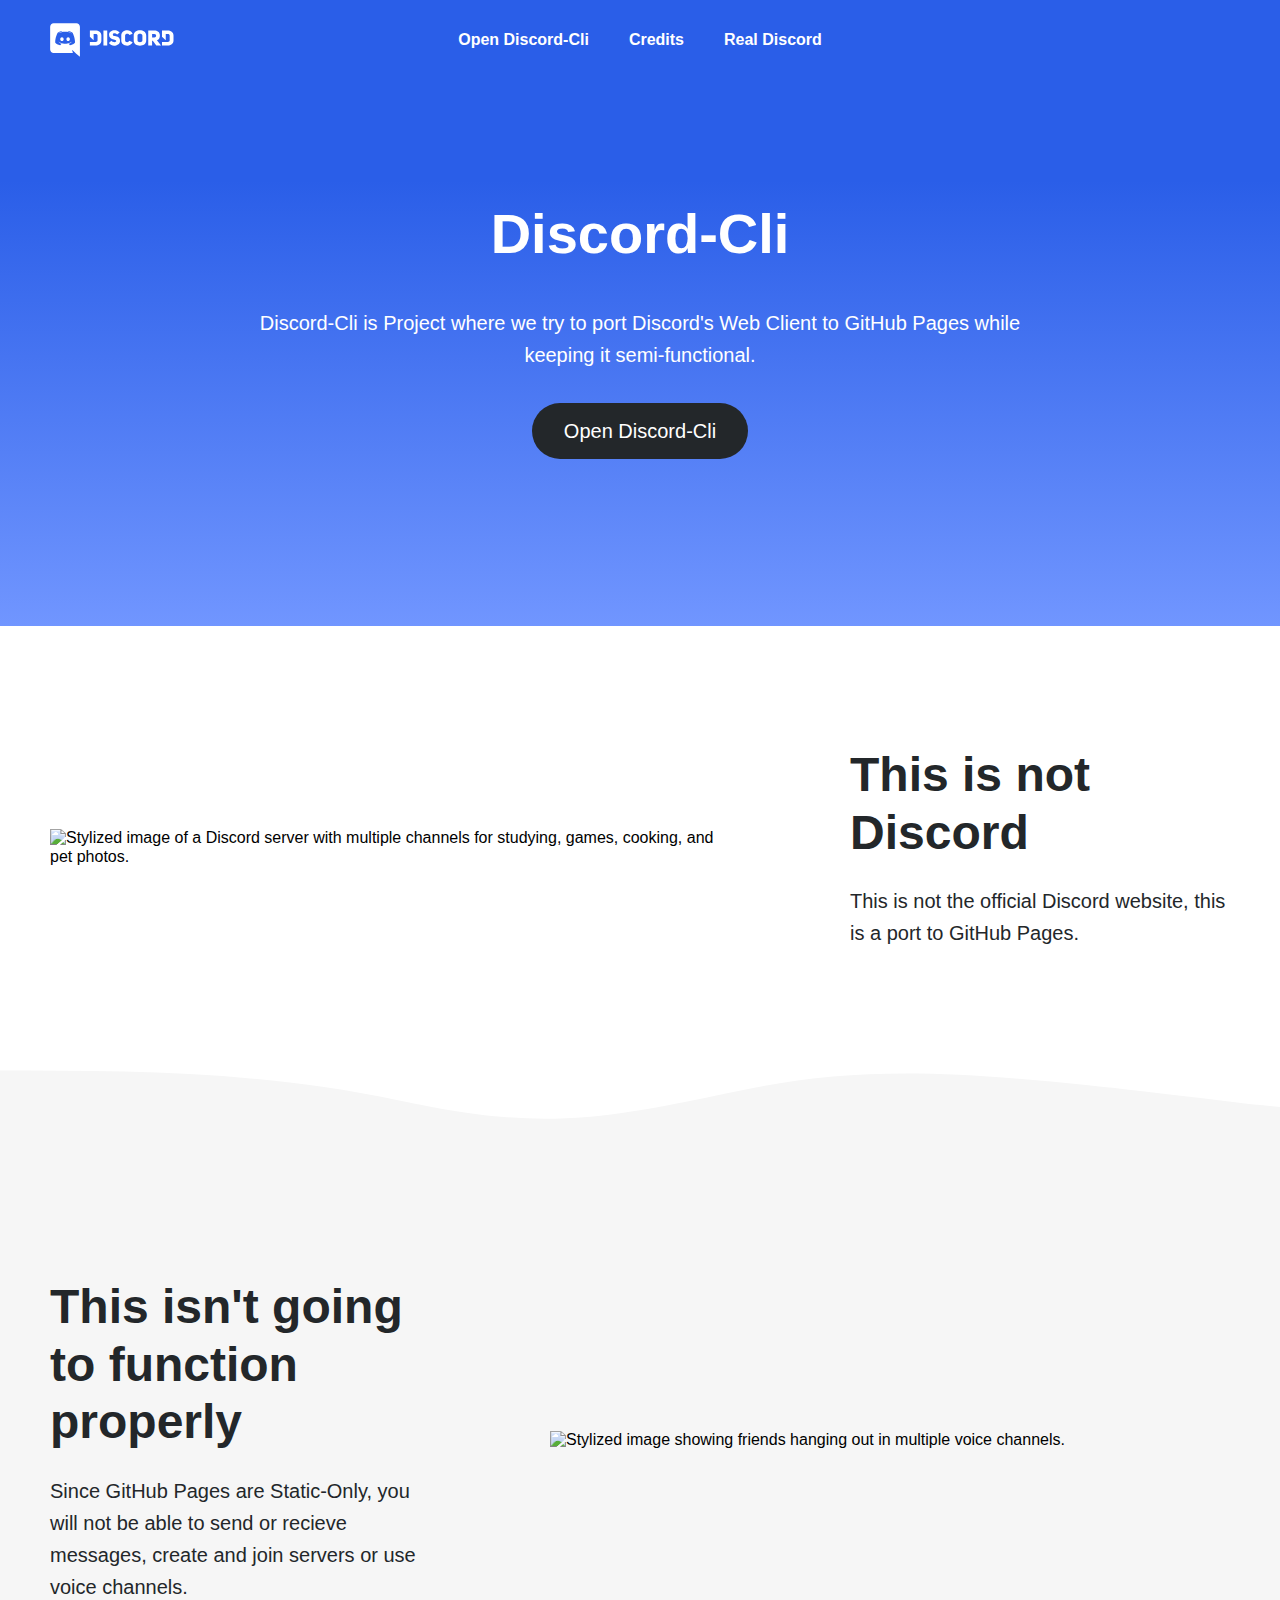
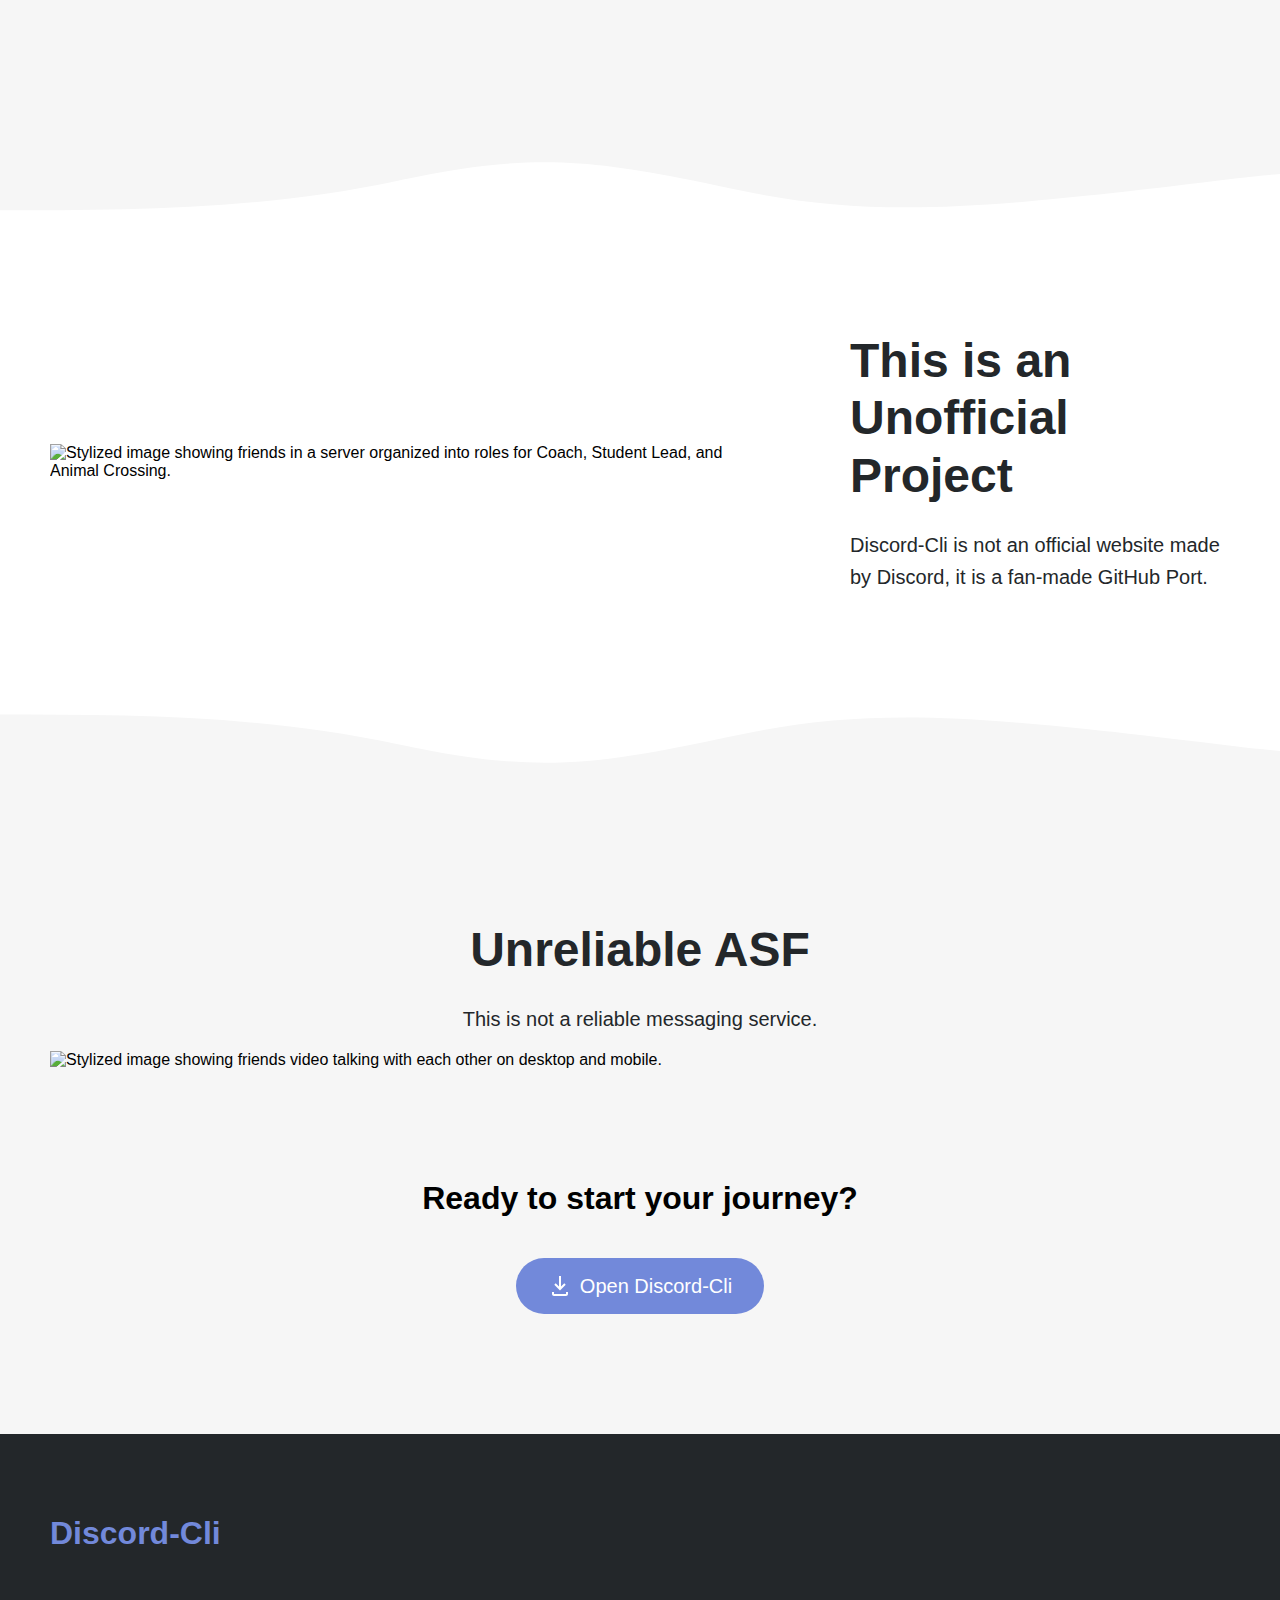
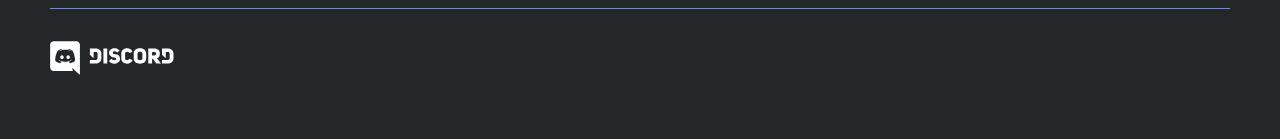
==== commit 410d86a4: "Update index.html" ====
--- a/index.html
+++ b/index.html
@@ -33,7 +33,7 @@
   <!-- Google Tag Manager (noscript) -->
   
   <!-- End Google Tag Manager (noscript) -->
-  <div id="app-mount"><div style="height:100%" data-reactroot=""><div class=""><div class="grid-3Ykf_K heroBackground-3m0TRU"><div class="row-3wW-Fx header-Y5-yn4 colorSchemeWhite-33VuSr"><header class="wrapper-vInhSw wrapperMobile-3gWL2X"><nav class="nav-IGyg0q"><a class="link-1bIkeG logoLink-38lqtu" aria-label="Home" href="https://discord.com/"><svg width="124" height="34" viewBox="0 0 124 34" class="logo-3LF899"><g fill="currentColor"><path d="M18.1558 14.297C17.1868 14.297 16.4218 15.13 16.4218 16.167C16.4218 17.204 17.2038 18.037 18.1558 18.037C19.1248 18.037 19.8898 17.204 19.8898 16.167C19.8898 15.13 19.1078 14.297 18.1558 14.297ZM11.9508 14.297C10.9818 14.297 10.2168 15.13 10.2168 16.167C10.2168 17.204 10.9988 18.037 11.9508 18.037C12.9198 18.037 13.6848 17.204 13.6848 16.167C13.7018 15.13 12.9198 14.297 11.9508 14.297Z"></path><path d="M26.4178 0.152954H3.63783C1.71683 0.152954 0.152832 1.71695 0.152832 3.63795V26.418C0.152832 28.339 1.71683 29.903 3.63783 29.903H22.9158L22.0148 26.792L24.1908 28.798L26.2478 30.685L29.9198 33.864V3.63795C29.9028 1.71695 28.3388 0.152954 26.4178 0.152954ZM19.8558 22.168C19.8558 22.168 19.2438 21.437 18.7338 20.808C20.9608 20.179 21.8108 18.802 21.8108 18.802C21.1138 19.261 20.4508 19.584 19.8558 19.805C19.0058 20.162 18.1898 20.383 17.3908 20.536C15.7588 20.842 14.2628 20.757 12.9878 20.519C12.0188 20.332 11.1858 20.077 10.4888 19.788C10.0978 19.635 9.67283 19.448 9.24783 19.21C9.19683 19.176 9.14583 19.159 9.09483 19.125C9.06083 19.108 9.04383 19.091 9.02683 19.091C8.72083 18.921 8.55083 18.802 8.55083 18.802C8.55083 18.802 9.36683 20.145 11.5258 20.791C11.0158 21.437 10.3868 22.185 10.3868 22.185C6.62983 22.066 5.20183 19.618 5.20183 19.618C5.20183 14.195 7.64983 9.79195 7.64983 9.79195C10.0978 7.97295 12.4098 8.02395 12.4098 8.02395L12.5798 8.22795C9.51983 9.09495 8.12583 10.438 8.12583 10.438C8.12583 10.438 8.49983 10.234 9.12883 9.96195C10.9478 9.16295 12.3928 8.95895 12.9878 8.89095C13.0898 8.87395 13.1748 8.85695 13.2768 8.85695C14.3138 8.72095 15.4868 8.68695 16.7108 8.82295C18.3258 9.00995 20.0598 9.48595 21.8278 10.438C21.8278 10.438 20.4848 9.16295 17.5948 8.29595L17.8328 8.02395C17.8328 8.02395 20.1618 7.97295 22.5928 9.79195C22.5928 9.79195 25.0408 14.195 25.0408 19.618C25.0408 19.601 23.6128 22.049 19.8558 22.168ZM45.5258 7.42895H39.8818V13.77L43.6388 17.153V10.999H45.6448C46.9198 10.999 47.5488 11.611 47.5488 12.597V17.306C47.5488 18.292 46.9538 18.955 45.6448 18.955H39.8648V22.542H45.5088C48.5348 22.559 51.3738 21.046 51.3738 17.578V12.512C51.3908 8.97595 48.5518 7.42895 45.5258 7.42895ZM75.1058 17.578V12.376C75.1058 10.506 78.4718 10.081 79.4918 11.951L82.6028 10.693C81.3788 8.00695 79.1518 7.22495 77.2988 7.22495C74.2728 7.22495 71.2808 8.97595 71.2808 12.376V17.578C71.2808 21.012 74.2728 22.729 77.2308 22.729C79.1348 22.729 81.4128 21.794 82.6708 19.346L79.3388 17.816C78.5228 19.907 75.1058 19.397 75.1058 17.578ZM64.8208 13.09C63.6478 12.835 62.8658 12.41 62.8148 11.679C62.8828 9.92795 65.5858 9.85995 67.1668 11.543L69.6658 9.62195C68.1018 7.71795 66.3338 7.20795 64.5148 7.20795C61.7438 7.20795 59.0578 8.77195 59.0578 11.73C59.0578 14.603 61.2678 16.15 63.6988 16.524C64.9398 16.694 66.3168 17.187 66.2828 18.037C66.1808 19.652 62.8488 19.567 61.3358 17.731L58.9218 19.992C60.3328 21.811 62.2538 22.729 64.0558 22.729C66.8268 22.729 69.9038 21.131 70.0228 18.207C70.1928 14.518 67.5068 13.583 64.8208 13.09ZM53.4308 22.525H57.2388V7.42895H53.4308V22.525ZM117.64 7.42895H111.996V13.77L115.753 17.153V10.999H117.759C119.034 10.999 119.663 11.611 119.663 12.597V17.306C119.663 18.292 119.068 18.955 117.759 18.955H111.979V22.542H117.64C120.666 22.559 123.505 21.046 123.505 17.578V12.512C123.505 8.97595 120.666 7.42895 117.64 7.42895ZM89.9468 7.22495C86.8188 7.22495 83.7078 8.92495 83.7078 12.41V17.561C83.7078 21.012 86.8358 22.746 89.9808 22.746C93.1088 22.746 96.2198 21.012 96.2198 17.561V12.41C96.2198 8.94195 93.0748 7.22495 89.9468 7.22495ZM92.3948 17.561C92.3948 18.649 91.1708 19.21 89.9638 19.21C88.7398 19.21 87.5158 18.683 87.5158 17.561V12.41C87.5158 11.305 88.7058 10.71 89.8958 10.71C91.1368 10.71 92.3948 11.237 92.3948 12.41V17.561ZM109.888 12.41C109.803 8.87395 107.389 7.44595 104.278 7.44595H98.2428V22.542H102.102V17.748H102.782L106.284 22.542H111.044L106.93 17.357C108.749 16.779 109.888 15.198 109.888 12.41ZM104.346 14.45H102.102V10.999H104.346C106.743 10.999 106.743 14.45 104.346 14.45Z"></path></g></svg></a><div class="mobileButtonContainer-3I8xXw"><a class="button-195cDm buttonWhite-18r1SC buttonSmall-2bnF7I gtm-click-class-login-button button-1x6X9g mobileAppButton-2dMGaq" href="https://discord.com/login">Login</a><button class="menuIcon-3UgAfy" aria-hidden="false"><svg width="40" height="40" viewBox="0 0 40 40"><path fill="currentColor" fill-rule="evenodd" clip-rule="evenodd" d="M33.3327 10H6.66602V15H33.3327V10ZM6.66602 18.3317H33.3327V23.3317H6.66602V18.3317ZM6.66602 26.665H33.3327V31.665H6.66602V26.665Z"></path></svg></button></div></nav></header><header class="wrapper-vInhSw wrapperDesktop-1VrZRb"><nav class="nav-IGyg0q"><a class="link-1bIkeG logoLink-38lqtu" aria-label="Home" href="https://discord.com/"><svg width="124" height="34" viewBox="0 0 124 34" class="logo-3LF899"><g fill="currentColor"><path d="M18.1558 14.297C17.1868 14.297 16.4218 15.13 16.4218 16.167C16.4218 17.204 17.2038 18.037 18.1558 18.037C19.1248 18.037 19.8898 17.204 19.8898 16.167C19.8898 15.13 19.1078 14.297 18.1558 14.297ZM11.9508 14.297C10.9818 14.297 10.2168 15.13 10.2168 16.167C10.2168 17.204 10.9988 18.037 11.9508 18.037C12.9198 18.037 13.6848 17.204 13.6848 16.167C13.7018 15.13 12.9198 14.297 11.9508 14.297Z"></path><path d="M26.4178 0.152954H3.63783C1.71683 0.152954 0.152832 1.71695 0.152832 3.63795V26.418C0.152832 28.339 1.71683 29.903 3.63783 29.903H22.9158L22.0148 26.792L24.1908 28.798L26.2478 30.685L29.9198 33.864V3.63795C29.9028 1.71695 28.3388 0.152954 26.4178 0.152954ZM19.8558 22.168C19.8558 22.168 19.2438 21.437 18.7338 20.808C20.9608 20.179 21.8108 18.802 21.8108 18.802C21.1138 19.261 20.4508 19.584 19.8558 19.805C19.0058 20.162 18.1898 20.383 17.3908 20.536C15.7588 20.842 14.2628 20.757 12.9878 20.519C12.0188 20.332 11.1858 20.077 10.4888 19.788C10.0978 19.635 9.67283 19.448 9.24783 19.21C9.19683 19.176 9.14583 19.159 9.09483 19.125C9.06083 19.108 9.04383 19.091 9.02683 19.091C8.72083 18.921 8.55083 18.802 8.55083 18.802C8.55083 18.802 9.36683 20.145 11.5258 20.791C11.0158 21.437 10.3868 22.185 10.3868 22.185C6.62983 22.066 5.20183 19.618 5.20183 19.618C5.20183 14.195 7.64983 9.79195 7.64983 9.79195C10.0978 7.97295 12.4098 8.02395 12.4098 8.02395L12.5798 8.22795C9.51983 9.09495 8.12583 10.438 8.12583 10.438C8.12583 10.438 8.49983 10.234 9.12883 9.96195C10.9478 9.16295 12.3928 8.95895 12.9878 8.89095C13.0898 8.87395 13.1748 8.85695 13.2768 8.85695C14.3138 8.72095 15.4868 8.68695 16.7108 8.82295C18.3258 9.00995 20.0598 9.48595 21.8278 10.438C21.8278 10.438 20.4848 9.16295 17.5948 8.29595L17.8328 8.02395C17.8328 8.02395 20.1618 7.97295 22.5928 9.79195C22.5928 9.79195 25.0408 14.195 25.0408 19.618C25.0408 19.601 23.6128 22.049 19.8558 22.168ZM45.5258 7.42895H39.8818V13.77L43.6388 17.153V10.999H45.6448C46.9198 10.999 47.5488 11.611 47.5488 12.597V17.306C47.5488 18.292 46.9538 18.955 45.6448 18.955H39.8648V22.542H45.5088C48.5348 22.559 51.3738 21.046 51.3738 17.578V12.512C51.3908 8.97595 48.5518 7.42895 45.5258 7.42895ZM75.1058 17.578V12.376C75.1058 10.506 78.4718 10.081 79.4918 11.951L82.6028 10.693C81.3788 8.00695 79.1518 7.22495 77.2988 7.22495C74.2728 7.22495 71.2808 8.97595 71.2808 12.376V17.578C71.2808 21.012 74.2728 22.729 77.2308 22.729C79.1348 22.729 81.4128 21.794 82.6708 19.346L79.3388 17.816C78.5228 19.907 75.1058 19.397 75.1058 17.578ZM64.8208 13.09C63.6478 12.835 62.8658 12.41 62.8148 11.679C62.8828 9.92795 65.5858 9.85995 67.1668 11.543L69.6658 9.62195C68.1018 7.71795 66.3338 7.20795 64.5148 7.20795C61.7438 7.20795 59.0578 8.77195 59.0578 11.73C59.0578 14.603 61.2678 16.15 63.6988 16.524C64.9398 16.694 66.3168 17.187 66.2828 18.037C66.1808 19.652 62.8488 19.567 61.3358 17.731L58.9218 19.992C60.3328 21.811 62.2538 22.729 64.0558 22.729C66.8268 22.729 69.9038 21.131 70.0228 18.207C70.1928 14.518 67.5068 13.583 64.8208 13.09ZM53.4308 22.525H57.2388V7.42895H53.4308V22.525ZM117.64 7.42895H111.996V13.77L115.753 17.153V10.999H117.759C119.034 10.999 119.663 11.611 119.663 12.597V17.306C119.663 18.292 119.068 18.955 117.759 18.955H111.979V22.542H117.64C120.666 22.559 123.505 21.046 123.505 17.578V12.512C123.505 8.97595 120.666 7.42895 117.64 7.42895ZM89.9468 7.22495C86.8188 7.22495 83.7078 8.92495 83.7078 12.41V17.561C83.7078 21.012 86.8358 22.746 89.9808 22.746C93.1088 22.746 96.2198 21.012 96.2198 17.561V12.41C96.2198 8.94195 93.0748 7.22495 89.9468 7.22495ZM92.3948 17.561C92.3948 18.649 91.1708 19.21 89.9638 19.21C88.7398 19.21 87.5158 18.683 87.5158 17.561V12.41C87.5158 11.305 88.7058 10.71 89.8958 10.71C91.1368 10.71 92.3948 11.237 92.3948 12.41V17.561ZM109.888 12.41C109.803 8.87395 107.389 7.44595 104.278 7.44595H98.2428V22.542H102.102V17.748H102.782L106.284 22.542H111.044L106.93 17.357C108.749 16.779 109.888 15.198 109.888 12.41ZM104.346 14.45H102.102V10.999H104.346C106.743 10.999 106.743 14.45 104.346 14.45Z"></path></g></svg></a><div class="links-10hR8L"><a class="link-1bIkeG link-oDO0Ir" href="https://discord.com/discord-cli.github.io/app.html">Open Discord-Cli</a><a class="link-1bIkeG link-oDO0Ir" href="https://realpumpk1nz.github.io/">Credits</a><a class="link-1bIkeG link-oDO0Ir" href="https://www.discord.com/">Real Discord</a></div><div class="appButton-2wSXh-"></div></nav></header></div><div class="row-3wW-Fx heroContainer-3j1eQg"><div class="heroBody-3b6R3c"><div class="heroText-Sc7-zG"><h1 class="h1-1JG5Bw">Discord-Cli</h1><div class="text-3U-SDd textMedium-1DcD2z heroSubtitle-32Iz6d">Discord-Cli is Project where we try to port Discord's Web Client to GitHub Pages while keeping it semi-functional.</div></div><div class="ctaContainer-3vWJHU"><button class="button-195cDm buttonDark-1kG4vN buttonLarge-2j8B-n gtm-click-class-open-button openButton-McADyK">Open Discord-Cli</button></div></div></div><div aria-hidden="true" class="heroImageContainer-36P5yd"><img src="./what_files/11ebd3cd1712fe17b647d846559d7559.svg" class="backgroundImages-2rUazg stripe1-3BXB_U" alt=""><img src="./what_files/d70fa33128cb72c4092abac7a0d25ed2.svg" class="backgroundImages-2rUazg stripe2-8Dj-R4" alt=""><img src="./what_files/7df86467c3079db32f8a48aeadc450ca.svg" class="backgroundImages-2rUazg stripe3-2NZ4zi" alt=""><img src="./what_files/6623b6310d590ec9be669189f4aa813a.svg" class="backgroundImages-2rUazg stripeCute-2yWHX7" alt=""><img src="./what_files/4bdac631250f5f9e8a4b928d5efa22c8.svg" class="backgroundImages-2rUazg island2-2Nb-g5" alt=""><img src="./what_files/94acf432b564660994742251c2a5f222.svg" class="backgroundImages-2rUazg island1-3TIhuh" alt=""><img src="./what_files/1d9b04db64569bf18409a59a32ffd256.svg" class="backgroundImages-2rUazg cloud4-2BRRU2" alt=""><img src="./what_files/beb557bf6fce2373c59accc0931c9567.svg" class="backgroundImages-2rUazg cloud5-34_2QW" alt=""><img src="./what_files/690c2345bcaaaa50b71548231a26b696.svg" class="backgroundImages-2rUazg cloud2Second-Gbh2WA" alt=""><img src="./what_files/092d86847152cc1297e50ac02e28baf5.svg" class="backgroundImages-2rUazg cloud1-1oi7Jg" alt=""><img src="./what_files/690c2345bcaaaa50b71548231a26b696.svg" class="backgroundImages-2rUazg cloud2-2ngq2N" alt=""><img src="./what_files/5fadc604cb12da892e196e6dbf20e2a6.svg" class="backgroundImages-2rUazg cloud3-3IZheo" alt=""><img src="./what_files/7ed9683436331d4a3434ca9fa64b5859.svg" class="backgroundImages-2rUazg cloud6-j2xFjt" alt=""><img src="./what_files/f8c67d821e5f44619258319a4ecdf84d.svg" class="backgroundImages-2rUazg cloud7-29FdT1" alt=""><img src="./what_files/6e95d39708991a81004b77a5282160c6.svg" class="backgroundImages-2rUazg cloud9-16dNGB" alt=""><img src="./what_files/5cc3db60569965c8bd92a05f6cb09b8d.svg" class="backgroundImages-2rUazg diamond-2IoVJv" alt=""><img src="./what_files/31fde13d3508b8ddb01cf817ad09c690.svg" class="backgroundImages-2rUazg ship-2AEkqt" alt=""><img src="./what_files/a6f749bbe52f6e75c8735c5075bfc4a4.svg" class="backgroundImages-2rUazg cloudCute-s1ak5z" alt=""><img src="./what_files/fb628c7d1e7b604e841e10e289148659.svg" class="backgroundImages-2rUazg cloud8-3V2ZT2" alt=""><img src="./what_files/9c0629769616f9629689a0e68a2e57b7.svg" class="backgroundImages-2rUazg cloud10-3dZ5jP" alt=""><img src="./what_files/edaebb01cd24df779f6feae9a34bd7d8.svg" class="backgroundBuildings-1dpPv_" alt=""><img src="./what_files/e92fcc9ab6e63c1a17e954af347a1f1d.svg" class="foregroundLeft-oYeoOv" alt=""><img src="./what_files/7b01f72a2054561145b6dd04add417c0.svg" class="foregroundRight-31UKnq" alt=""></div></div><div><div class="grid-3Ykf_K"><div class="row-3wW-Fx container-3iEQmT imageLeft-1VXvAQ visible-hh3e_5"><img class="image-1-kW64 featureImage-3J6LeD" alt="Stylized image of a Discord server with multiple channels for studying, games, cooking, and pet photos." src="./what_files/c01c644bc9fa2a28678ae2f44969d248.svg"><div class="description-1K7RzO"><h2 class="h2-25VyWe">This is not Discord</h2><div class="text-3U-SDd textMedium-1DcD2z subtitle-1ZS-lq">This is not the official Discord website, this is a port to GitHub Pages.</div></div></div></div><div class="wave-38scNw" aria-hidden="true"><svg class="wave-1hkxOo" version="1.1" xmlns="http://www.w3.org/2000/svg" viewBox="0 0 1440 100" preserveAspectRatio="none"><path class="wavePath-haxJK1 animationPaused-2hZ4IO" d="M826.337463,25.5396311 C670.970254,58.655965 603.696181,68.7870267 447.802481,35.1443383 C293.342778,1.81111414 137.33377,1.81111414 0,1.81111414 L0,150 L1920,150 L1920,1.81111414 C1739.53523,-16.6853983 1679.86404,73.1607868 1389.7826,37.4859505 C1099.70117,1.81111414 981.704672,-7.57670281 826.337463,25.5396311 Z" fill="currentColor"></path></svg></div><div class="grid-3Ykf_K greyBackground-2ATEHg"><div class="row-3wW-Fx container-3iEQmT imageRight-2P6qcK visible-hh3e_5"><img class="image-1-kW64 featureImage-3J6LeD" alt="Stylized image showing friends hanging out in multiple voice channels." src="./what_files/98c9edf635a98377ec579aaa19ed47be.svg"><div class="description-1K7RzO"><h2 class="h2-25VyWe">This isn't going to function properly</h2><div class="text-3U-SDd textMedium-1DcD2z subtitle-1ZS-lq">Since GitHub Pages are Static-Only, you will not be able to send or recieve messages, create and join servers or use voice channels.</div></div></div></div><div class="wave-38scNw invertedWave-2Uzmgv" aria-hidden="true"><svg class="wave-1hkxOo" version="1.1" xmlns="http://www.w3.org/2000/svg" viewBox="0 0 1440 100" preserveAspectRatio="none"><path class="wavePath-haxJK1 animationPaused-2hZ4IO" d="M826.337463,25.5396311 C670.970254,58.655965 603.696181,68.7870267 447.802481,35.1443383 C293.342778,1.81111414 137.33377,1.81111414 0,1.81111414 L0,150 L1920,150 L1920,1.81111414 C1739.53523,-16.6853983 1679.86404,73.1607868 1389.7826,37.4859505 C1099.70117,1.81111414 981.704672,-7.57670281 826.337463,25.5396311 Z" fill="currentColor"></path></svg></div><div class="grid-3Ykf_K"><div class="row-3wW-Fx container-3iEQmT imageLeft-1VXvAQ visible-hh3e_5"><img class="image-1-kW64 featureImage-3J6LeD" alt="Stylized image showing friends in a server organized into roles for Coach, Student Lead, and Animal Crossing." src="./what_files/9184fcadc2e3c84650dd4b075850d3d6.svg"><div class="description-1K7RzO"><h2 class="h2-25VyWe">This is an Unofficial Project</h2><div class="text-3U-SDd textMedium-1DcD2z subtitle-1ZS-lq">Discord-Cli is not an official website made by Discord, it is a fan-made GitHub Port.</div></div></div></div><div class="wave-38scNw" aria-hidden="true"><svg class="wave-1hkxOo" version="1.1" xmlns="http://www.w3.org/2000/svg" viewBox="0 0 1440 100" preserveAspectRatio="none"><path class="wavePath-haxJK1 animationPaused-2hZ4IO" d="M826.337463,25.5396311 C670.970254,58.655965 603.696181,68.7870267 447.802481,35.1443383 C293.342778,1.81111414 137.33377,1.81111414 0,1.81111414 L0,150 L1920,150 L1920,1.81111414 C1739.53523,-16.6853983 1679.86404,73.1607868 1389.7826,37.4859505 C1099.70117,1.81111414 981.704672,-7.57670281 826.337463,25.5396311 Z" fill="currentColor"></path></svg></div><div class="grid-3Ykf_K greyBackground-2ATEHg"><div class="row-3wW-Fx container-3iEQmT imageBottom-2ROCI6 lastFeatureTile-11EYAU visible-hh3e_5"><div class="description-1K7RzO"><h2 class="h2-25VyWe">Unreliable ASF</h2><div class="text-3U-SDd textMedium-1DcD2z subtitle-1ZS-lq">This is not a reliable messaging service.</div></div><img class="image-1-kW64" alt="Stylized image showing friends video talking with each other on desktop and mobile." src="./what_files/f61264d792fd2556a618c95d97b5de07.svg"></div></div><div class="grid-3Ykf_K greyBackground-2ATEHg"><div class="row-3wW-Fx container-3fzHO2 cta-3aOZq-"><div aria-hidden="true" class="sparklesContainer-3Fo_ua"><img class="sparkles-QgcuS6" src="./what_files/a188414ce83f2454b9d71a47c3d95909.svg" alt=""></div><h4 class="h4-1gN70b title-2TUBQe">Ready to start your journey?</h4><a class="button-195cDm buttonBrand-33cvhX buttonLarge-2j8B-n downloadButton-1lMS1e" href="https://discord.com/api/download?platform=osx"><svg width="24" height="24" viewBox="0 0 24 24" class="icon-nuGd5b"><g fill="currentColor"><path d="M17.707 10.708L16.293 9.29398L13 12.587V2.00098H11V12.587L7.70697 9.29398L6.29297 10.708L12 16.415L17.707 10.708Z"></path><path d="M18 18.001V20.001H6V18.001H4V20.001C4 21.103 4.897 22.001 6 22.001H18C19.104 22.001 20 21.103 20 20.001V18.001H18Z"></path></g></svg>Open Discord-Cli</a></div></div></div><div class="grid-3Ykf_K footer-2JjWU3 brand-2EpRQL" role="navigation"><div class="row-3wW-Fx"><div class="infoBox-2VU2Db"><h4 class="h4-1gN70b tagline-1MAOjD">Discord-Cli</h4></div><div class="spacer-1syQkv"></div></div><div class="row-3wW-Fx"><div class="ctaContainer-1_2pP4"><div class="ctaSeparator-ARE9P3"></div><div class="cta-3cmhBa"><a class="link-1bIkeG linkDefault-1Ca2JP logoLink-2GlawA" aria-label="Home" href="https://discord.com/"><svg width="124" height="34" viewBox="0 0 124 34" class="logo-1qRccC"><g fill="currentColor"><path d="M18.1558 14.297C17.1868 14.297 16.4218 15.13 16.4218 16.167C16.4218 17.204 17.2038 18.037 18.1558 18.037C19.1248 18.037 19.8898 17.204 19.8898 16.167C19.8898 15.13 19.1078 14.297 18.1558 14.297ZM11.9508 14.297C10.9818 14.297 10.2168 15.13 10.2168 16.167C10.2168 17.204 10.9988 18.037 11.9508 18.037C12.9198 18.037 13.6848 17.204 13.6848 16.167C13.7018 15.13 12.9198 14.297 11.9508 14.297Z"></path><path d="M26.4178 0.152954H3.63783C1.71683 0.152954 0.152832 1.71695 0.152832 3.63795V26.418C0.152832 28.339 1.71683 29.903 3.63783 29.903H22.9158L22.0148 26.792L24.1908 28.798L26.2478 30.685L29.9198 33.864V3.63795C29.9028 1.71695 28.3388 0.152954 26.4178 0.152954ZM19.8558 22.168C19.8558 22.168 19.2438 21.437 18.7338 20.808C20.9608 20.179 21.8108 18.802 21.8108 18.802C21.1138 19.261 20.4508 19.584 19.8558 19.805C19.0058 20.162 18.1898 20.383 17.3908 20.536C15.7588 20.842 14.2628 20.757 12.9878 20.519C12.0188 20.332 11.1858 20.077 10.4888 19.788C10.0978 19.635 9.67283 19.448 9.24783 19.21C9.19683 19.176 9.14583 19.159 9.09483 19.125C9.06083 19.108 9.04383 19.091 9.02683 19.091C8.72083 18.921 8.55083 18.802 8.55083 18.802C8.55083 18.802 9.36683 20.145 11.5258 20.791C11.0158 21.437 10.3868 22.185 10.3868 22.185C6.62983 22.066 5.20183 19.618 5.20183 19.618C5.20183 14.195 7.64983 9.79195 7.64983 9.79195C10.0978 7.97295 12.4098 8.02395 12.4098 8.02395L12.5798 8.22795C9.51983 9.09495 8.12583 10.438 8.12583 10.438C8.12583 10.438 8.49983 10.234 9.12883 9.96195C10.9478 9.16295 12.3928 8.95895 12.9878 8.89095C13.0898 8.87395 13.1748 8.85695 13.2768 8.85695C14.3138 8.72095 15.4868 8.68695 16.7108 8.82295C18.3258 9.00995 20.0598 9.48595 21.8278 10.438C21.8278 10.438 20.4848 9.16295 17.5948 8.29595L17.8328 8.02395C17.8328 8.02395 20.1618 7.97295 22.5928 9.79195C22.5928 9.79195 25.0408 14.195 25.0408 19.618C25.0408 19.601 23.6128 22.049 19.8558 22.168ZM45.5258 7.42895H39.8818V13.77L43.6388 17.153V10.999H45.6448C46.9198 10.999 47.5488 11.611 47.5488 12.597V17.306C47.5488 18.292 46.9538 18.955 45.6448 18.955H39.8648V22.542H45.5088C48.5348 22.559 51.3738 21.046 51.3738 17.578V12.512C51.3908 8.97595 48.5518 7.42895 45.5258 7.42895ZM75.1058 17.578V12.376C75.1058 10.506 78.4718 10.081 79.4918 11.951L82.6028 10.693C81.3788 8.00695 79.1518 7.22495 77.2988 7.22495C74.2728 7.22495 71.2808 8.97595 71.2808 12.376V17.578C71.2808 21.012 74.2728 22.729 77.2308 22.729C79.1348 22.729 81.4128 21.794 82.6708 19.346L79.3388 17.816C78.5228 19.907 75.1058 19.397 75.1058 17.578ZM64.8208 13.09C63.6478 12.835 62.8658 12.41 62.8148 11.679C62.8828 9.92795 65.5858 9.85995 67.1668 11.543L69.6658 9.62195C68.1018 7.71795 66.3338 7.20795 64.5148 7.20795C61.7438 7.20795 59.0578 8.77195 59.0578 11.73C59.0578 14.603 61.2678 16.15 63.6988 16.524C64.9398 16.694 66.3168 17.187 66.2828 18.037C66.1808 19.652 62.8488 19.567 61.3358 17.731L58.9218 19.992C60.3328 21.811 62.2538 22.729 64.0558 22.729C66.8268 22.729 69.9038 21.131 70.0228 18.207C70.1928 14.518 67.5068 13.583 64.8208 13.09ZM53.4308 22.525H57.2388V7.42895H53.4308V22.525ZM117.64 7.42895H111.996V13.77L115.753 17.153V10.999H117.759C119.034 10.999 119.663 11.611 119.663 12.597V17.306C119.663 18.292 119.068 18.955 117.759 18.955H111.979V22.542H117.64C120.666 22.559 123.505 21.046 123.505 17.578V12.512C123.505 8.97595 120.666 7.42895 117.64 7.42895ZM89.9468 7.22495C86.8188 7.22495 83.7078 8.92495 83.7078 12.41V17.561C83.7078 21.012 86.8358 22.746 89.9808 22.746C93.1088 22.746 96.2198 21.012 96.2198 17.561V12.41C96.2198 8.94195 93.0748 7.22495 89.9468 7.22495ZM92.3948 17.561C92.3948 18.649 91.1708 19.21 89.9638 19.21C88.7398 19.21 87.5158 18.683 87.5158 17.561V12.41C87.5158 11.305 88.7058 10.71 89.8958 10.71C91.1368 10.71 92.3948 11.237 92.3948 12.41V17.561ZM109.888 12.41C109.803 8.87395 107.389 7.44595 104.278 7.44595H98.2428V22.542H102.102V17.748H102.782L106.284 22.542H111.044L106.93 17.357C108.749 16.779 109.888 15.198 109.888 12.41ZM104.346 14.45H102.102V10.999H104.346C106.743 10.999 106.743 14.45 104.346 14.45Z"></path></g></svg></a></div></div></div></div></div></div></div><script type="text/javascript" nonce="">window.ASYNC_COMPONENTS_STATE = {"resolved":{"1":true}};</script><script nonce="">window.GLOBAL_ENV = {
+  <div id="app-mount"><div style="height:100%" data-reactroot=""><div class=""><div class="grid-3Ykf_K heroBackground-3m0TRU"><div class="row-3wW-Fx header-Y5-yn4 colorSchemeWhite-33VuSr"><header class="wrapper-vInhSw wrapperMobile-3gWL2X"><nav class="nav-IGyg0q"><a class="link-1bIkeG logoLink-38lqtu" aria-label="Home" href="/"><svg width="124" height="34" viewBox="0 0 124 34" class="logo-3LF899"><g fill="currentColor"><path d="M18.1558 14.297C17.1868 14.297 16.4218 15.13 16.4218 16.167C16.4218 17.204 17.2038 18.037 18.1558 18.037C19.1248 18.037 19.8898 17.204 19.8898 16.167C19.8898 15.13 19.1078 14.297 18.1558 14.297ZM11.9508 14.297C10.9818 14.297 10.2168 15.13 10.2168 16.167C10.2168 17.204 10.9988 18.037 11.9508 18.037C12.9198 18.037 13.6848 17.204 13.6848 16.167C13.7018 15.13 12.9198 14.297 11.9508 14.297Z"></path><path d="M26.4178 0.152954H3.63783C1.71683 0.152954 0.152832 1.71695 0.152832 3.63795V26.418C0.152832 28.339 1.71683 29.903 3.63783 29.903H22.9158L22.0148 26.792L24.1908 28.798L26.2478 30.685L29.9198 33.864V3.63795C29.9028 1.71695 28.3388 0.152954 26.4178 0.152954ZM19.8558 22.168C19.8558 22.168 19.2438 21.437 18.7338 20.808C20.9608 20.179 21.8108 18.802 21.8108 18.802C21.1138 19.261 20.4508 19.584 19.8558 19.805C19.0058 20.162 18.1898 20.383 17.3908 20.536C15.7588 20.842 14.2628 20.757 12.9878 20.519C12.0188 20.332 11.1858 20.077 10.4888 19.788C10.0978 19.635 9.67283 19.448 9.24783 19.21C9.19683 19.176 9.14583 19.159 9.09483 19.125C9.06083 19.108 9.04383 19.091 9.02683 19.091C8.72083 18.921 8.55083 18.802 8.55083 18.802C8.55083 18.802 9.36683 20.145 11.5258 20.791C11.0158 21.437 10.3868 22.185 10.3868 22.185C6.62983 22.066 5.20183 19.618 5.20183 19.618C5.20183 14.195 7.64983 9.79195 7.64983 9.79195C10.0978 7.97295 12.4098 8.02395 12.4098 8.02395L12.5798 8.22795C9.51983 9.09495 8.12583 10.438 8.12583 10.438C8.12583 10.438 8.49983 10.234 9.12883 9.96195C10.9478 9.16295 12.3928 8.95895 12.9878 8.89095C13.0898 8.87395 13.1748 8.85695 13.2768 8.85695C14.3138 8.72095 15.4868 8.68695 16.7108 8.82295C18.3258 9.00995 20.0598 9.48595 21.8278 10.438C21.8278 10.438 20.4848 9.16295 17.5948 8.29595L17.8328 8.02395C17.8328 8.02395 20.1618 7.97295 22.5928 9.79195C22.5928 9.79195 25.0408 14.195 25.0408 19.618C25.0408 19.601 23.6128 22.049 19.8558 22.168ZM45.5258 7.42895H39.8818V13.77L43.6388 17.153V10.999H45.6448C46.9198 10.999 47.5488 11.611 47.5488 12.597V17.306C47.5488 18.292 46.9538 18.955 45.6448 18.955H39.8648V22.542H45.5088C48.5348 22.559 51.3738 21.046 51.3738 17.578V12.512C51.3908 8.97595 48.5518 7.42895 45.5258 7.42895ZM75.1058 17.578V12.376C75.1058 10.506 78.4718 10.081 79.4918 11.951L82.6028 10.693C81.3788 8.00695 79.1518 7.22495 77.2988 7.22495C74.2728 7.22495 71.2808 8.97595 71.2808 12.376V17.578C71.2808 21.012 74.2728 22.729 77.2308 22.729C79.1348 22.729 81.4128 21.794 82.6708 19.346L79.3388 17.816C78.5228 19.907 75.1058 19.397 75.1058 17.578ZM64.8208 13.09C63.6478 12.835 62.8658 12.41 62.8148 11.679C62.8828 9.92795 65.5858 9.85995 67.1668 11.543L69.6658 9.62195C68.1018 7.71795 66.3338 7.20795 64.5148 7.20795C61.7438 7.20795 59.0578 8.77195 59.0578 11.73C59.0578 14.603 61.2678 16.15 63.6988 16.524C64.9398 16.694 66.3168 17.187 66.2828 18.037C66.1808 19.652 62.8488 19.567 61.3358 17.731L58.9218 19.992C60.3328 21.811 62.2538 22.729 64.0558 22.729C66.8268 22.729 69.9038 21.131 70.0228 18.207C70.1928 14.518 67.5068 13.583 64.8208 13.09ZM53.4308 22.525H57.2388V7.42895H53.4308V22.525ZM117.64 7.42895H111.996V13.77L115.753 17.153V10.999H117.759C119.034 10.999 119.663 11.611 119.663 12.597V17.306C119.663 18.292 119.068 18.955 117.759 18.955H111.979V22.542H117.64C120.666 22.559 123.505 21.046 123.505 17.578V12.512C123.505 8.97595 120.666 7.42895 117.64 7.42895ZM89.9468 7.22495C86.8188 7.22495 83.7078 8.92495 83.7078 12.41V17.561C83.7078 21.012 86.8358 22.746 89.9808 22.746C93.1088 22.746 96.2198 21.012 96.2198 17.561V12.41C96.2198 8.94195 93.0748 7.22495 89.9468 7.22495ZM92.3948 17.561C92.3948 18.649 91.1708 19.21 89.9638 19.21C88.7398 19.21 87.5158 18.683 87.5158 17.561V12.41C87.5158 11.305 88.7058 10.71 89.8958 10.71C91.1368 10.71 92.3948 11.237 92.3948 12.41V17.561ZM109.888 12.41C109.803 8.87395 107.389 7.44595 104.278 7.44595H98.2428V22.542H102.102V17.748H102.782L106.284 22.542H111.044L106.93 17.357C108.749 16.779 109.888 15.198 109.888 12.41ZM104.346 14.45H102.102V10.999H104.346C106.743 10.999 106.743 14.45 104.346 14.45Z"></path></g></svg></a><div class="mobileButtonContainer-3I8xXw"><a class="button-195cDm buttonWhite-18r1SC buttonSmall-2bnF7I gtm-click-class-login-button button-1x6X9g mobileAppButton-2dMGaq" href="//discord.com/login">Login</a><button class="menuIcon-3UgAfy" aria-hidden="false"><svg width="40" height="40" viewBox="0 0 40 40"><path fill="currentColor" fill-rule="evenodd" clip-rule="evenodd" d="M33.3327 10H6.66602V15H33.3327V10ZM6.66602 18.3317H33.3327V23.3317H6.66602V18.3317ZM6.66602 26.665H33.3327V31.665H6.66602V26.665Z"></path></svg></button></div></nav></header><header class="wrapper-vInhSw wrapperDesktop-1VrZRb"><nav class="nav-IGyg0q"><a class="link-1bIkeG logoLink-38lqtu" aria-label="Home" href="/"><svg width="124" height="34" viewBox="0 0 124 34" class="logo-3LF899"><g fill="currentColor"><path d="M18.1558 14.297C17.1868 14.297 16.4218 15.13 16.4218 16.167C16.4218 17.204 17.2038 18.037 18.1558 18.037C19.1248 18.037 19.8898 17.204 19.8898 16.167C19.8898 15.13 19.1078 14.297 18.1558 14.297ZM11.9508 14.297C10.9818 14.297 10.2168 15.13 10.2168 16.167C10.2168 17.204 10.9988 18.037 11.9508 18.037C12.9198 18.037 13.6848 17.204 13.6848 16.167C13.7018 15.13 12.9198 14.297 11.9508 14.297Z"></path><path d="M26.4178 0.152954H3.63783C1.71683 0.152954 0.152832 1.71695 0.152832 3.63795V26.418C0.152832 28.339 1.71683 29.903 3.63783 29.903H22.9158L22.0148 26.792L24.1908 28.798L26.2478 30.685L29.9198 33.864V3.63795C29.9028 1.71695 28.3388 0.152954 26.4178 0.152954ZM19.8558 22.168C19.8558 22.168 19.2438 21.437 18.7338 20.808C20.9608 20.179 21.8108 18.802 21.8108 18.802C21.1138 19.261 20.4508 19.584 19.8558 19.805C19.0058 20.162 18.1898 20.383 17.3908 20.536C15.7588 20.842 14.2628 20.757 12.9878 20.519C12.0188 20.332 11.1858 20.077 10.4888 19.788C10.0978 19.635 9.67283 19.448 9.24783 19.21C9.19683 19.176 9.14583 19.159 9.09483 19.125C9.06083 19.108 9.04383 19.091 9.02683 19.091C8.72083 18.921 8.55083 18.802 8.55083 18.802C8.55083 18.802 9.36683 20.145 11.5258 20.791C11.0158 21.437 10.3868 22.185 10.3868 22.185C6.62983 22.066 5.20183 19.618 5.20183 19.618C5.20183 14.195 7.64983 9.79195 7.64983 9.79195C10.0978 7.97295 12.4098 8.02395 12.4098 8.02395L12.5798 8.22795C9.51983 9.09495 8.12583 10.438 8.12583 10.438C8.12583 10.438 8.49983 10.234 9.12883 9.96195C10.9478 9.16295 12.3928 8.95895 12.9878 8.89095C13.0898 8.87395 13.1748 8.85695 13.2768 8.85695C14.3138 8.72095 15.4868 8.68695 16.7108 8.82295C18.3258 9.00995 20.0598 9.48595 21.8278 10.438C21.8278 10.438 20.4848 9.16295 17.5948 8.29595L17.8328 8.02395C17.8328 8.02395 20.1618 7.97295 22.5928 9.79195C22.5928 9.79195 25.0408 14.195 25.0408 19.618C25.0408 19.601 23.6128 22.049 19.8558 22.168ZM45.5258 7.42895H39.8818V13.77L43.6388 17.153V10.999H45.6448C46.9198 10.999 47.5488 11.611 47.5488 12.597V17.306C47.5488 18.292 46.9538 18.955 45.6448 18.955H39.8648V22.542H45.5088C48.5348 22.559 51.3738 21.046 51.3738 17.578V12.512C51.3908 8.97595 48.5518 7.42895 45.5258 7.42895ZM75.1058 17.578V12.376C75.1058 10.506 78.4718 10.081 79.4918 11.951L82.6028 10.693C81.3788 8.00695 79.1518 7.22495 77.2988 7.22495C74.2728 7.22495 71.2808 8.97595 71.2808 12.376V17.578C71.2808 21.012 74.2728 22.729 77.2308 22.729C79.1348 22.729 81.4128 21.794 82.6708 19.346L79.3388 17.816C78.5228 19.907 75.1058 19.397 75.1058 17.578ZM64.8208 13.09C63.6478 12.835 62.8658 12.41 62.8148 11.679C62.8828 9.92795 65.5858 9.85995 67.1668 11.543L69.6658 9.62195C68.1018 7.71795 66.3338 7.20795 64.5148 7.20795C61.7438 7.20795 59.0578 8.77195 59.0578 11.73C59.0578 14.603 61.2678 16.15 63.6988 16.524C64.9398 16.694 66.3168 17.187 66.2828 18.037C66.1808 19.652 62.8488 19.567 61.3358 17.731L58.9218 19.992C60.3328 21.811 62.2538 22.729 64.0558 22.729C66.8268 22.729 69.9038 21.131 70.0228 18.207C70.1928 14.518 67.5068 13.583 64.8208 13.09ZM53.4308 22.525H57.2388V7.42895H53.4308V22.525ZM117.64 7.42895H111.996V13.77L115.753 17.153V10.999H117.759C119.034 10.999 119.663 11.611 119.663 12.597V17.306C119.663 18.292 119.068 18.955 117.759 18.955H111.979V22.542H117.64C120.666 22.559 123.505 21.046 123.505 17.578V12.512C123.505 8.97595 120.666 7.42895 117.64 7.42895ZM89.9468 7.22495C86.8188 7.22495 83.7078 8.92495 83.7078 12.41V17.561C83.7078 21.012 86.8358 22.746 89.9808 22.746C93.1088 22.746 96.2198 21.012 96.2198 17.561V12.41C96.2198 8.94195 93.0748 7.22495 89.9468 7.22495ZM92.3948 17.561C92.3948 18.649 91.1708 19.21 89.9638 19.21C88.7398 19.21 87.5158 18.683 87.5158 17.561V12.41C87.5158 11.305 88.7058 10.71 89.8958 10.71C91.1368 10.71 92.3948 11.237 92.3948 12.41V17.561ZM109.888 12.41C109.803 8.87395 107.389 7.44595 104.278 7.44595H98.2428V22.542H102.102V17.748H102.782L106.284 22.542H111.044L106.93 17.357C108.749 16.779 109.888 15.198 109.888 12.41ZM104.346 14.45H102.102V10.999H104.346C106.743 10.999 106.743 14.45 104.346 14.45Z"></path></g></svg></a><div class="links-10hR8L"><a class="link-1bIkeG link-oDO0Ir" href="discord-cli.github.io/app.html">Open Discord-Cli</a><a class="link-1bIkeG link-oDO0Ir" href="https://realpumpk1nz.github.io/">Credits</a><a class="link-1bIkeG link-oDO0Ir" href="https://www.discord.com/">Real Discord</a></div><div class="appButton-2wSXh-"></div></nav></header></div><div class="row-3wW-Fx heroContainer-3j1eQg"><div class="heroBody-3b6R3c"><div class="heroText-Sc7-zG"><h1 class="h1-1JG5Bw">Discord-Cli</h1><div class="text-3U-SDd textMedium-1DcD2z heroSubtitle-32Iz6d">Discord-Cli is Project where we try to port Discord's Web Client to GitHub Pages while keeping it semi-functional.</div></div><div class="ctaContainer-3vWJHU"><button class="button-195cDm buttonDark-1kG4vN buttonLarge-2j8B-n gtm-click-class-open-button openButton-McADyK">Open Discord-Cli</button></div></div></div><div aria-hidden="true" class="heroImageContainer-36P5yd"><img src="/assets/11ebd3cd1712fe17b647d846559d7559.svg" class="backgroundImages-2rUazg stripe1-3BXB_U" alt=""><img src="/assets/d70fa33128cb72c4092abac7a0d25ed2.svg" class="backgroundImages-2rUazg stripe2-8Dj-R4" alt=""><img src="/assets/7df86467c3079db32f8a48aeadc450ca.svg" class="backgroundImages-2rUazg stripe3-2NZ4zi" alt=""><img src="/assets/6623b6310d590ec9be669189f4aa813a.svg" class="backgroundImages-2rUazg stripeCute-2yWHX7" alt=""><img src="/assets/4bdac631250f5f9e8a4b928d5efa22c8.svg" class="backgroundImages-2rUazg island2-2Nb-g5" alt=""><img src="/assets/94acf432b564660994742251c2a5f222.svg" class="backgroundImages-2rUazg island1-3TIhuh" alt=""><img src="/assets/1d9b04db64569bf18409a59a32ffd256.svg" class="backgroundImages-2rUazg cloud4-2BRRU2" alt=""><img src="/assets/beb557bf6fce2373c59accc0931c9567.svg" class="backgroundImages-2rUazg cloud5-34_2QW" alt=""><img src="/assets/690c2345bcaaaa50b71548231a26b696.svg" class="backgroundImages-2rUazg cloud2Second-Gbh2WA" alt=""><img src="/assets/092d86847152cc1297e50ac02e28baf5.svg" class="backgroundImages-2rUazg cloud1-1oi7Jg" alt=""><img src="/assets/690c2345bcaaaa50b71548231a26b696.svg" class="backgroundImages-2rUazg cloud2-2ngq2N" alt=""><img src="/assets/5fadc604cb12da892e196e6dbf20e2a6.svg" class="backgroundImages-2rUazg cloud3-3IZheo" alt=""><img src="/assets/7ed9683436331d4a3434ca9fa64b5859.svg" class="backgroundImages-2rUazg cloud6-j2xFjt" alt=""><img src="/assets/f8c67d821e5f44619258319a4ecdf84d.svg" class="backgroundImages-2rUazg cloud7-29FdT1" alt=""><img src="/assets/6e95d39708991a81004b77a5282160c6.svg" class="backgroundImages-2rUazg cloud9-16dNGB" alt=""><img src="/assets/5cc3db60569965c8bd92a05f6cb09b8d.svg" class="backgroundImages-2rUazg diamond-2IoVJv" alt=""><img src="/assets/31fde13d3508b8ddb01cf817ad09c690.svg" class="backgroundImages-2rUazg ship-2AEkqt" alt=""><img src="/assets/a6f749bbe52f6e75c8735c5075bfc4a4.svg" class="backgroundImages-2rUazg cloudCute-s1ak5z" alt=""><img src="/assets/fb628c7d1e7b604e841e10e289148659.svg" class="backgroundImages-2rUazg cloud8-3V2ZT2" alt=""><img src="/assets/9c0629769616f9629689a0e68a2e57b7.svg" class="backgroundImages-2rUazg cloud10-3dZ5jP" alt=""><img src="/assets/edaebb01cd24df779f6feae9a34bd7d8.svg" class="backgroundBuildings-1dpPv_" alt=""><img src="/assets/e92fcc9ab6e63c1a17e954af347a1f1d.svg" class="foregroundLeft-oYeoOv" alt=""><img src="/assets/7b01f72a2054561145b6dd04add417c0.svg" class="foregroundRight-31UKnq" alt=""></div></div><div><div class="grid-3Ykf_K"><div class="row-3wW-Fx container-3iEQmT imageLeft-1VXvAQ visible-hh3e_5"><img class="image-1-kW64 featureImage-3J6LeD" alt="Stylized image of a Discord server with multiple channels for studying, games, cooking, and pet photos." src="/assets/c01c644bc9fa2a28678ae2f44969d248.svg"><div class="description-1K7RzO"><h2 class="h2-25VyWe">This is not Discord</h2><div class="text-3U-SDd textMedium-1DcD2z subtitle-1ZS-lq">This is not the official Discord website, this is a port to GitHub Pages.</div></div></div></div><div class="wave-38scNw" aria-hidden="true"><svg class="wave-1hkxOo" version="1.1" xmlns="http://www.w3.org/2000/svg" viewBox="0 0 1440 100" preserveAspectRatio="none"><path class="wavePath-haxJK1 animationPaused-2hZ4IO" d="M826.337463,25.5396311 C670.970254,58.655965 603.696181,68.7870267 447.802481,35.1443383 C293.342778,1.81111414 137.33377,1.81111414 0,1.81111414 L0,150 L1920,150 L1920,1.81111414 C1739.53523,-16.6853983 1679.86404,73.1607868 1389.7826,37.4859505 C1099.70117,1.81111414 981.704672,-7.57670281 826.337463,25.5396311 Z" fill="currentColor"></path></svg></div><div class="grid-3Ykf_K greyBackground-2ATEHg"><div class="row-3wW-Fx container-3iEQmT imageRight-2P6qcK visible-hh3e_5"><img class="image-1-kW64 featureImage-3J6LeD" alt="Stylized image showing friends hanging out in multiple voice channels." src="/assets/98c9edf635a98377ec579aaa19ed47be.svg"><div class="description-1K7RzO"><h2 class="h2-25VyWe">This isn't going to function properly</h2><div class="text-3U-SDd textMedium-1DcD2z subtitle-1ZS-lq">Since GitHub Pages are Static-Only, you will not be able to send or recieve messages, create and join servers or use voice channels.</div></div></div></div><div class="wave-38scNw invertedWave-2Uzmgv" aria-hidden="true"><svg class="wave-1hkxOo" version="1.1" xmlns="http://www.w3.org/2000/svg" viewBox="0 0 1440 100" preserveAspectRatio="none"><path class="wavePath-haxJK1 animationPaused-2hZ4IO" d="M826.337463,25.5396311 C670.970254,58.655965 603.696181,68.7870267 447.802481,35.1443383 C293.342778,1.81111414 137.33377,1.81111414 0,1.81111414 L0,150 L1920,150 L1920,1.81111414 C1739.53523,-16.6853983 1679.86404,73.1607868 1389.7826,37.4859505 C1099.70117,1.81111414 981.704672,-7.57670281 826.337463,25.5396311 Z" fill="currentColor"></path></svg></div><div class="grid-3Ykf_K"><div class="row-3wW-Fx container-3iEQmT imageLeft-1VXvAQ visible-hh3e_5"><img class="image-1-kW64 featureImage-3J6LeD" alt="Stylized image showing friends in a server organized into roles for Coach, Student Lead, and Animal Crossing." src="/assets/9184fcadc2e3c84650dd4b075850d3d6.svg"><div class="description-1K7RzO"><h2 class="h2-25VyWe">This is an Unofficial Project</h2><div class="text-3U-SDd textMedium-1DcD2z subtitle-1ZS-lq">Discord-Cli is not an official website made by Discord, it is a fan-made GitHub Port.</div></div></div></div><div class="wave-38scNw" aria-hidden="true"><svg class="wave-1hkxOo" version="1.1" xmlns="http://www.w3.org/2000/svg" viewBox="0 0 1440 100" preserveAspectRatio="none"><path class="wavePath-haxJK1 animationPaused-2hZ4IO" d="M826.337463,25.5396311 C670.970254,58.655965 603.696181,68.7870267 447.802481,35.1443383 C293.342778,1.81111414 137.33377,1.81111414 0,1.81111414 L0,150 L1920,150 L1920,1.81111414 C1739.53523,-16.6853983 1679.86404,73.1607868 1389.7826,37.4859505 C1099.70117,1.81111414 981.704672,-7.57670281 826.337463,25.5396311 Z" fill="currentColor"></path></svg></div><div class="grid-3Ykf_K greyBackground-2ATEHg"><div class="row-3wW-Fx container-3iEQmT imageBottom-2ROCI6 lastFeatureTile-11EYAU visible-hh3e_5"><div class="description-1K7RzO"><h2 class="h2-25VyWe">Unreliable ASF</h2><div class="text-3U-SDd textMedium-1DcD2z subtitle-1ZS-lq">This is not a reliable messaging service.</div></div><img class="image-1-kW64" alt="Stylized image showing friends video talking with each other on desktop and mobile." src="/assets/f61264d792fd2556a618c95d97b5de07.svg"></div></div><div class="grid-3Ykf_K greyBackground-2ATEHg"><div class="row-3wW-Fx container-3fzHO2 cta-3aOZq-"><div aria-hidden="true" class="sparklesContainer-3Fo_ua"><img class="sparkles-QgcuS6" src="/assets/a188414ce83f2454b9d71a47c3d95909.svg" alt=""></div><h4 class="h4-1gN70b title-2TUBQe">Ready to start your journey?</h4><a class="button-195cDm buttonBrand-33cvhX buttonLarge-2j8B-n downloadButton-1lMS1e" href="//discord.com/api/download?platform=osx"><svg width="24" height="24" viewBox="0 0 24 24" class="icon-nuGd5b"><g fill="currentColor"><path d="M17.707 10.708L16.293 9.29398L13 12.587V2.00098H11V12.587L7.70697 9.29398L6.29297 10.708L12 16.415L17.707 10.708Z"></path><path d="M18 18.001V20.001H6V18.001H4V20.001C4 21.103 4.897 22.001 6 22.001H18C19.104 22.001 20 21.103 20 20.001V18.001H18Z"></path></g></svg>Open Discord-Cli</a></div></div></div><div class="grid-3Ykf_K footer-2JjWU3 brand-2EpRQL" role="navigation"><div class="row-3wW-Fx"><div class="infoBox-2VU2Db"><h4 class="h4-1gN70b tagline-1MAOjD">Discord-Cli</h4></div><div class="spacer-1syQkv"></div></div><div class="row-3wW-Fx"><div class="ctaContainer-1_2pP4"><div class="ctaSeparator-ARE9P3"></div><div class="cta-3cmhBa"><a class="link-1bIkeG linkDefault-1Ca2JP logoLink-2GlawA" aria-label="Home" href="/"><svg width="124" height="34" viewBox="0 0 124 34" class="logo-1qRccC"><g fill="currentColor"><path d="M18.1558 14.297C17.1868 14.297 16.4218 15.13 16.4218 16.167C16.4218 17.204 17.2038 18.037 18.1558 18.037C19.1248 18.037 19.8898 17.204 19.8898 16.167C19.8898 15.13 19.1078 14.297 18.1558 14.297ZM11.9508 14.297C10.9818 14.297 10.2168 15.13 10.2168 16.167C10.2168 17.204 10.9988 18.037 11.9508 18.037C12.9198 18.037 13.6848 17.204 13.6848 16.167C13.7018 15.13 12.9198 14.297 11.9508 14.297Z"></path><path d="M26.4178 0.152954H3.63783C1.71683 0.152954 0.152832 1.71695 0.152832 3.63795V26.418C0.152832 28.339 1.71683 29.903 3.63783 29.903H22.9158L22.0148 26.792L24.1908 28.798L26.2478 30.685L29.9198 33.864V3.63795C29.9028 1.71695 28.3388 0.152954 26.4178 0.152954ZM19.8558 22.168C19.8558 22.168 19.2438 21.437 18.7338 20.808C20.9608 20.179 21.8108 18.802 21.8108 18.802C21.1138 19.261 20.4508 19.584 19.8558 19.805C19.0058 20.162 18.1898 20.383 17.3908 20.536C15.7588 20.842 14.2628 20.757 12.9878 20.519C12.0188 20.332 11.1858 20.077 10.4888 19.788C10.0978 19.635 9.67283 19.448 9.24783 19.21C9.19683 19.176 9.14583 19.159 9.09483 19.125C9.06083 19.108 9.04383 19.091 9.02683 19.091C8.72083 18.921 8.55083 18.802 8.55083 18.802C8.55083 18.802 9.36683 20.145 11.5258 20.791C11.0158 21.437 10.3868 22.185 10.3868 22.185C6.62983 22.066 5.20183 19.618 5.20183 19.618C5.20183 14.195 7.64983 9.79195 7.64983 9.79195C10.0978 7.97295 12.4098 8.02395 12.4098 8.02395L12.5798 8.22795C9.51983 9.09495 8.12583 10.438 8.12583 10.438C8.12583 10.438 8.49983 10.234 9.12883 9.96195C10.9478 9.16295 12.3928 8.95895 12.9878 8.89095C13.0898 8.87395 13.1748 8.85695 13.2768 8.85695C14.3138 8.72095 15.4868 8.68695 16.7108 8.82295C18.3258 9.00995 20.0598 9.48595 21.8278 10.438C21.8278 10.438 20.4848 9.16295 17.5948 8.29595L17.8328 8.02395C17.8328 8.02395 20.1618 7.97295 22.5928 9.79195C22.5928 9.79195 25.0408 14.195 25.0408 19.618C25.0408 19.601 23.6128 22.049 19.8558 22.168ZM45.5258 7.42895H39.8818V13.77L43.6388 17.153V10.999H45.6448C46.9198 10.999 47.5488 11.611 47.5488 12.597V17.306C47.5488 18.292 46.9538 18.955 45.6448 18.955H39.8648V22.542H45.5088C48.5348 22.559 51.3738 21.046 51.3738 17.578V12.512C51.3908 8.97595 48.5518 7.42895 45.5258 7.42895ZM75.1058 17.578V12.376C75.1058 10.506 78.4718 10.081 79.4918 11.951L82.6028 10.693C81.3788 8.00695 79.1518 7.22495 77.2988 7.22495C74.2728 7.22495 71.2808 8.97595 71.2808 12.376V17.578C71.2808 21.012 74.2728 22.729 77.2308 22.729C79.1348 22.729 81.4128 21.794 82.6708 19.346L79.3388 17.816C78.5228 19.907 75.1058 19.397 75.1058 17.578ZM64.8208 13.09C63.6478 12.835 62.8658 12.41 62.8148 11.679C62.8828 9.92795 65.5858 9.85995 67.1668 11.543L69.6658 9.62195C68.1018 7.71795 66.3338 7.20795 64.5148 7.20795C61.7438 7.20795 59.0578 8.77195 59.0578 11.73C59.0578 14.603 61.2678 16.15 63.6988 16.524C64.9398 16.694 66.3168 17.187 66.2828 18.037C66.1808 19.652 62.8488 19.567 61.3358 17.731L58.9218 19.992C60.3328 21.811 62.2538 22.729 64.0558 22.729C66.8268 22.729 69.9038 21.131 70.0228 18.207C70.1928 14.518 67.5068 13.583 64.8208 13.09ZM53.4308 22.525H57.2388V7.42895H53.4308V22.525ZM117.64 7.42895H111.996V13.77L115.753 17.153V10.999H117.759C119.034 10.999 119.663 11.611 119.663 12.597V17.306C119.663 18.292 119.068 18.955 117.759 18.955H111.979V22.542H117.64C120.666 22.559 123.505 21.046 123.505 17.578V12.512C123.505 8.97595 120.666 7.42895 117.64 7.42895ZM89.9468 7.22495C86.8188 7.22495 83.7078 8.92495 83.7078 12.41V17.561C83.7078 21.012 86.8358 22.746 89.9808 22.746C93.1088 22.746 96.2198 21.012 96.2198 17.561V12.41C96.2198 8.94195 93.0748 7.22495 89.9468 7.22495ZM92.3948 17.561C92.3948 18.649 91.1708 19.21 89.9638 19.21C88.7398 19.21 87.5158 18.683 87.5158 17.561V12.41C87.5158 11.305 88.7058 10.71 89.8958 10.71C91.1368 10.71 92.3948 11.237 92.3948 12.41V17.561ZM109.888 12.41C109.803 8.87395 107.389 7.44595 104.278 7.44595H98.2428V22.542H102.102V17.748H102.782L106.284 22.542H111.044L106.93 17.357C108.749 16.779 109.888 15.198 109.888 12.41ZM104.346 14.45H102.102V10.999H104.346C106.743 10.999 106.743 14.45 104.346 14.45Z"></path></g></svg></a></div></div></div></div></div></div></div><script type="text/javascript" nonce="">window.ASYNC_COMPONENTS_STATE = {"resolved":{"1":true}};</script><script nonce="">window.GLOBAL_ENV = {
         API_ENDPOINT: '//discord.com/api',
         WEBAPP_ENDPOINT: '//discord.com',
         CDN_HOST: 'cdn.discordapp.com',
@@ -41,6 +41,7 @@
         RELEASE_CHANNEL: 'stable',
         MIGRATION_SOURCE_ORIGIN: 'https://discordapp.com',
         MIGRATION_DESTINATION_ORIGIN: 'https://discord.com',
-      };</script><script src="./what_files/c77ffc52889063f3b77e.js"></script><script src="./what_files/e3cb1814995e70641f71.js"></script><script src="./what_files/2c7424aae0976b86cb3d.js"></script>
+      };</script><script src="/assets/c77ffc52889063f3b77e.js"></script><script src="/assets/e3cb1814995e70641f71.js"></script><script src="/assets/2c7424aae0976b86cb3d.js"></script>
 
-</body></html>
+</body>
+</html>
--- a/what_files/0.da9279b6bc5abfff6413.css
+++ b/what_files/0.da9279b6bc5abfff6413.css
@@ -0,0 +1,236 @@
+@import url(https://fonts.googleapis.com/css?family=Press+Start+2P);
+@import url(https://fonts.googleapis.com/css?family=Press+Start+2P);
+@import url(https://fonts.googleapis.com/css?family=Press+Start+2P);
+.flexVertical-3EM43-{display:-webkit-box;display:-ms-flexbox;display:flex;-webkit-box-orient:vertical;-webkit-box-direction:normal;-ms-flex-direction:column;flex-direction:column}.flexVertical-3EM43->.flexSpacer-3j6d8P{min-height:1px}.flexHorizontal-1YWL8b{display:-webkit-box;display:-ms-flexbox;display:flex;-webkit-box-orient:horizontal;-webkit-box-direction:normal;-ms-flex-direction:row;flex-direction:row}.flexHorizontal-1YWL8b>.flexSpacer-3j6d8P{min-width:1px}.flexHorizontalReverse-3_uOJm{display:-webkit-box;display:-ms-flexbox;display:flex;-webkit-box-orient:horizontal;-webkit-box-direction:reverse;-ms-flex-direction:row-reverse;flex-direction:row-reverse}.flexHorizontalReverse-3_uOJm>.flexSpacer-3j6d8P{min-width:1px}.flexSpacer-3j6d8P{-webkit-box-flex:1;-ms-flex:1;flex:1;overflow:hidden}.flexCenter-XktJBG{display:-webkit-box;display:-ms-flexbox;display:flex;-webkit-box-pack:center;-ms-flex-pack:center;justify-content:center;-webkit-box-align:center;-ms-flex-align:center;align-items:center}.flexAlignStart-3UtIv4{-webkit-box-align:start;-ms-flex-align:start;align-items:flex-start}.flexAlignEnd-yVpsR0{-webkit-box-align:end;-ms-flex-align:end;align-items:flex-end}.flexAlignCenter-2tn6as{-webkit-box-align:center;-ms-flex-align:center;align-items:center}.flexAlignStretch-1aueRm{-webkit-box-align:stretch;-ms-flex-align:stretch;align-items:stretch}.flexJustifyStart-1R2n-N{-webkit-box-pack:start;-ms-flex-pack:start;justify-content:flex-start}.flexJustifyEnd-3r2IxL{-webkit-box-pack:end;-ms-flex-pack:end;justify-content:flex-end}.flexJustifyCenter-XyJP9E{-webkit-box-pack:center;-ms-flex-pack:center;justify-content:center}.flexJustifyAround-2QPIfp{-ms-flex-pack:distribute;justify-content:space-around}.flexJustifyBetween-3VlONq{-webkit-box-pack:justify;-ms-flex-pack:justify;justify-content:space-between}.flexNowrap-1pGMyf{-ms-flex-wrap:nowrap;flex-wrap:nowrap}.flexWrap-1K8nA-{-ms-flex-wrap:wrap;flex-wrap:wrap}.flexWrapReverse-3mQUZg{-ms-flex-wrap:wrap-reverse;flex-wrap:wrap-reverse}
+.flex-1xMQg5{display:-webkit-box;display:-ms-flexbox;display:flex}.flex-1xMQg5,.flex-1xMQg5 .flexChild-faoVW3{-webkit-box-sizing:border-box;box-sizing:border-box}.flex-1xMQg5 .flexChild-faoVW3{-webkit-box-flex:1;-ms-flex-positive:1;flex-grow:1}.flex-1xMQg5.flexGutterSmall-2SdCRr{margin-left:-10px;margin-right:-10px}.flex-1xMQg5.flexGutterSmall-2SdCRr .flexChild-faoVW3{padding:0 10px}.flex-1xMQg5.flexGutterLarge-3jJDfF{margin-left:-30px;margin-right:-30px}.flex-1xMQg5.flexGutterLarge-3jJDfF .flexChild-faoVW3{padding:0 30px}
+.boardWrapper-33wB9K{position:relative;height:20vh;width:100vw;max-height:180px}.canvas-1y8cYs{position:absolute;left:0;right:0;margin:0 auto;height:100%;image-rendering:-moz-crisp-edges;image-rendering:-webkit-crisp-edges;-ms-interpolation-mode:nearest-neighbor;image-rendering:-webkit-optimize-contrast;image-rendering:-o-pixelated;image-rendering:pixelated;font-smooth:never;z-index:1}.score-2BlIQs{position:relative;padding:20px;font-family:Press Start\ 2P,cursive,Whitney,Helvetica Neue,Helvetica,Arial,sans-serif;font-size:20px;color:#fff;text-align:left;z-index:10}
+.container-3wZ6Gq{position:relative;width:100%;height:100%}.container-3wZ6Gq:before{display:block;position:absolute;content:"";padding-top:7.8125%}.gameOverText-JfDmua{text-align:center;width:100vw;font-family:Press Start\ 2P,cursive;font-size:20px;color:#fff;line-height:60px;z-index:1000}.gameOverCanvas-21YKE6,.gameOverText-JfDmua{position:absolute;height:900px;max-height:100vh}.gameOverCanvas-21YKE6{left:0;right:0;margin:0 auto;z-index:500}.gameWrap-3UQ0tp{height:80vh;width:100vw;max-height:720px;position:relative}.gameCanvas-1BSjyr{position:absolute;left:0;right:0;margin:0 auto;image-rendering:-moz-crisp-edges;image-rendering:-webkit-crisp-edges;-ms-interpolation-mode:nearest-neighbor;image-rendering:-webkit-optimize-contrast;image-rendering:-o-pixelated;image-rendering:pixelated;height:100%;z-index:1}.winner-lnwCs9{font-size:30px;margin:30px auto;-webkit-animation:blink-lZhL7- 1s step-start infinite;animation:blink-lZhL7- 1s step-start infinite}@-webkit-keyframes blink-lZhL7-{0%{color:#fff}50%{color:#7289da}}@keyframes blink-lZhL7-{0%{color:#fff}50%{color:#7289da}}
+.titleCard-3cbLN2{height:900px;width:1152px;max-height:100%;image-rendering:-moz-crisp-edges;image-rendering:-webkit-crisp-edges;-ms-interpolation-mode:nearest-neighbor;image-rendering:-webkit-optimize-contrast;image-rendering:-o-pixelated;image-rendering:pixelated}@media screen and (max-height:900px){.titleCard-3cbLN2{width:auto}}.titleCardAnimated-3cww-w{-webkit-animation:fade-in-2vJ596 .5s ease-in;animation:fade-in-2vJ596 .5s ease-in}.container-2dyi-M{position:relative;width:100%;height:100%}.container-2dyi-M:before{display:block;position:absolute;content:"";padding-top:7.8125%}@-webkit-keyframes fade-in-2vJ596{0%{opacity:0}to{opacity:1}}@keyframes fade-in-2vJ596{0%{opacity:0}to{opacity:1}}
+.overlay-4WLqe2{position:absolute;top:0;left:0;width:100%;height:100%;z-index:10;background-color:rgba(0,0,0,.5);overflow:hidden}
+.glitchWrapper-209Ebg{height:150px;padding:20px 0;-webkit-box-ordinal-group:3;-ms-flex-order:2;order:2}.glitch-1ZnYvx{font-family:ArchivoBlack,Whitney,Helvetica Neue,Helvetica,Arial,sans-serif;font-weight:700;color:rgba(246,246,247,.3);font-size:150px;position:relative;display:inline-block}.glitch-1ZnYvx:after,.glitch-1ZnYvx:before{content:attr(data-text);position:absolute;top:0;left:0;width:100%;height:100%;background:#f6f6f7}.glitch-1ZnYvx:before{left:2px;text-shadow:-2px 0 #e3e7f8;clip:rect(24px,550px,90px,0);-webkit-animation:glitch-anim-2-3Jj1Wz 4s linear infinite alternate-reverse;animation:glitch-anim-2-3Jj1Wz 4s linear infinite alternate-reverse}.glitch-1ZnYvx:after{left:-2px;text-shadow:-2px 0 rgba(114,137,218,.3);clip:rect(85px,550px,140px,0);-webkit-animation:glitch-anim-n2MEks 2s linear infinite alternate-reverse;animation:glitch-anim-n2MEks 2s linear infinite alternate-reverse}@-webkit-keyframes glitch-anim-n2MEks{0%{clip:rect(3px,9999px,86px,0)}6.66666667%{clip:rect(27px,9999px,128px,0)}13.33333333%{clip:rect(35px,9999px,71px,0)}20%{clip:rect(10px,9999px,134px,0)}26.66666667%{clip:rect(23px,9999px,145px,0)}33.33333333%{clip:rect(40px,9999px,80px,0)}40%{clip:rect(33px,9999px,153px,0)}46.66666667%{clip:rect(50px,9999px,84px,0)}53.33333333%{clip:rect(57px,9999px,188px,0)}60%{clip:rect(79px,9999px,65px,0)}66.66666667%{clip:rect(21px,9999px,168px,0)}73.33333333%{clip:rect(62px,9999px,119px,0)}80%{clip:rect(4px,9999px,126px,0)}86.66666667%{clip:rect(10px,9999px,133px,0)}93.33333333%{clip:rect(51px,9999px,196px,0)}to{clip:rect(77px,9999px,73px,0)}}@keyframes glitch-anim-n2MEks{0%{clip:rect(3px,9999px,86px,0)}6.66666667%{clip:rect(27px,9999px,128px,0)}13.33333333%{clip:rect(35px,9999px,71px,0)}20%{clip:rect(10px,9999px,134px,0)}26.66666667%{clip:rect(23px,9999px,145px,0)}33.33333333%{clip:rect(40px,9999px,80px,0)}40%{clip:rect(33px,9999px,153px,0)}46.66666667%{clip:rect(50px,9999px,84px,0)}53.33333333%{clip:rect(57px,9999px,188px,0)}60%{clip:rect(79px,9999px,65px,0)}66.66666667%{clip:rect(21px,9999px,168px,0)}73.33333333%{clip:rect(62px,9999px,119px,0)}80%{clip:rect(4px,9999px,126px,0)}86.66666667%{clip:rect(10px,9999px,133px,0)}93.33333333%{clip:rect(51px,9999px,196px,0)}to{clip:rect(77px,9999px,73px,0)}}@-webkit-keyframes glitch-anim-2-3Jj1Wz{10.52631579%{clip:rect(65px,9999px,200px,0)}15.78947368%{clip:rect(8px,9999px,200px,0)}21.05263158%{clip:rect(51px,9999px,159px,0)}26.31578947%{clip:rect(6px,9999px,82px,0)}31.57894737%{clip:rect(1px,9999px,106px,0)}36.84210526%{clip:rect(17px,9999px,69px,0)}42.10526316%{clip:rect(65px,9999px,144px,0)}47.36842105%{clip:rect(1px,9999px,91px,0)}52.63157895%{clip:rect(18px,9999px,209px,0)}57.89473684%{clip:rect(14px,9999px,175px,0)}63.15789474%{clip:rect(61px,9999px,107px,0)}68.42105263%{clip:rect(73px,9999px,178px,0)}73.68421053%{clip:rect(53px,9999px,207px,0)}78.94736842%{clip:rect(33px,9999px,199px,0)}84.21052632%{clip:rect(73px,9999px,144px,0)}89.47368421%{clip:rect(79px,9999px,163px,0)}94.73684211%{clip:rect(1px,9999px,76px,0)}to{clip:rect(64px,9999px,117px,0)}}@keyframes glitch-anim-2-3Jj1Wz{10.52631579%{clip:rect(65px,9999px,200px,0)}15.78947368%{clip:rect(8px,9999px,200px,0)}21.05263158%{clip:rect(51px,9999px,159px,0)}26.31578947%{clip:rect(6px,9999px,82px,0)}31.57894737%{clip:rect(1px,9999px,106px,0)}36.84210526%{clip:rect(17px,9999px,69px,0)}42.10526316%{clip:rect(65px,9999px,144px,0)}47.36842105%{clip:rect(1px,9999px,91px,0)}52.63157895%{clip:rect(18px,9999px,209px,0)}57.89473684%{clip:rect(14px,9999px,175px,0)}63.15789474%{clip:rect(61px,9999px,107px,0)}68.42105263%{clip:rect(73px,9999px,178px,0)}73.68421053%{clip:rect(53px,9999px,207px,0)}78.94736842%{clip:rect(33px,9999px,199px,0)}84.21052632%{clip:rect(73px,9999px,144px,0)}89.47368421%{clip:rect(79px,9999px,163px,0)}94.73684211%{clip:rect(1px,9999px,76px,0)}to{clip:rect(64px,9999px,117px,0)}}
+
+.animationWrapper-1yY3HG{position:relative;width:768px;max-width:40%;overflow:hidden;-webkit-box-ordinal-group:2;-ms-flex-order:1;order:1}@media screen and (max-width:848px){.animationWrapper-1yY3HG{max-width:95%}}.button-3NdtpP{position:absolute;width:100%;height:100%;z-index:2}
+.weightLight-1eftia{font-weight:300}.weightNormal-3CX1dN{font-weight:400}.weightMedium-3xlxJi{font-weight:500}.weightSemiBold-tctXJ7{font-weight:600}.weightBold-13i9Oz{font-weight:700}
+.pageWrap-3Cdu2c{background-color:#f6f6f7;width:100%;height:100vh;overflow:auto;-ms-flex-wrap:nowrap;flex-wrap:nowrap}@media screen and (max-width:848px){.pageWrap-3Cdu2c{overflow:auto;-ms-flex-wrap:wrap;flex-wrap:wrap}}.textSection-VxrDfG{max-width:500px;margin-right:10%;padding-left:20px}@media screen and (max-width:848px){.textSection-VxrDfG{text-align:center;margin:10px;padding:0 5px;-webkit-box-ordinal-group:3;-ms-flex-order:2;order:2}}.wizards-3zNz6o{font-size:25px;line-height:40px;text-transform:uppercase;color:#72767d}.suggestionText-WBoeJA{font-size:20px;color:#b9bbbe;line-height:35px;text-align:left}.linksSection-rDqBb7{margin-top:20px}.links-1CveUN{font-size:18px;line-height:35px;text-transform:uppercase;text-decoration:none;-webkit-transition:.1s ease-in-out;transition:.1s ease-in-out;position:relative}.links-1CveUN,.links-1CveUN:visited{color:#c7d0f0}.links-1CveUN:hover{color:#7289da}.links-1CveUN:hover:before{position:absolute;top:-2px;left:-35px;content:url(/assets/bf1f2f2c35099b2054e76d97587ac658.svg)}.logoWrap-3RJf9q{position:fixed;left:0;bottom:15px;text-align:center;width:100%}@media screen and (max-width:848px){.logoWrap-3RJf9q{position:relative;margin-top:30px;-webkit-box-ordinal-group:4;-ms-flex-order:3;order:3}}.logo-2xgWxt{width:200px}
+
+a,abbr,acronym,address,applet,big,blockquote,body,button,caption,cite,code,dd,del,dfn,div,dl,dt,em,fieldset,form,h1,h2,h3,h4,h5,h6,html,iframe,img,input,ins,kbd,label,legend,li,object,ol,p,pre,q,s,samp,small,span,strike,strong,sub,sup,table,tbody,td,tfoot,th,thead,tr,tt,ul,var{margin:0;padding:0;border:0;outline:0;font-weight:inherit;font-style:inherit;font-family:inherit;font-size:100%;vertical-align:baseline}table{border-collapse:separate;border-spacing:0;vertical-align:middle}caption,td,th{text-align:left;font-weight:400;vertical-align:middle}ol,ul{list-style:none}a img{border:none}button{-webkit-appearance:none;-moz-appearance:none;appearance:none;background-color:transparent}.margin-reset{margin-top:0;margin-bottom:0}.margin-top-4{margin-top:4px}.margin-bottom-4{margin-bottom:4px}.margin-top-8{margin-top:8px}.margin-bottom-8{margin-bottom:8px}.margin-top-20{margin-top:20px}.margin-bottom-20{margin-bottom:20px}.margin-top-30{margin-top:30px}.margin-bottom-30{margin-bottom:30px}.margin-top-40{margin-top:40px}.margin-bottom-40{margin-bottom:40px}.margin-top-60{margin-top:60px}.margin-bottom-60{margin-bottom:60px}.margin-horizontal-40{margin-left:40px;margin-right:40px}.margin-top-80{margin-top:80px}.margin-bottom-80{margin-bottom:80px}.margin-top-100{margin-top:100px}.margin-bottom-100{margin-bottom:100px}.margin-top-200{margin-top:200px}@media screen and (max-width:848px){.margin-top-200{margin-top:50px}}.margin-bottom-200{margin-bottom:200px}@media screen and (max-width:848px){.margin-bottom-200{margin-bottom:50px}}html{overflow-scrolling:touch;height:100%}body{min-width:1000px}#app-mount{height:100%}.content{width:1000px;position:relative;margin:0 auto}.section{overflow:hidden}.grid{display:-webkit-box;display:-ms-flexbox;display:flex;-webkit-box-orient:vertical;-webkit-box-direction:normal;-ms-flex-direction:column;flex-direction:column}.grid .content{-webkit-box-sizing:border-box;box-sizing:border-box;padding:72px 50px 0;max-width:1200px}.grid .content.full{width:100%;max-width:100%;padding:0}.grid .content-text{max-width:660px}@media screen and (max-width:848px){.grid .content{max-width:740px;width:calc(100% - 30px)}}@media screen and (max-width:1024px){body,html{min-width:824px}.content{width:824px}}@media screen and (max-width:848px){body,html{min-width:320px}.content{width:320px}}body{background:#fff;color:#000}a{text-decoration:none}@font-face{font-family:Whitney;font-weight:300;src:url(/assets/6c6374bad0b0b6d204d8d6dc4a18d820.woff) format("woff")}@font-face{font-family:Whitney;font-weight:400;src:url(/assets/e8acd7d9bf6207f99350ca9f9e23b168.woff) format("woff")}@font-face{font-family:Whitney;font-weight:500;src:url(/assets/3bdef1251a424500c1b3a78dea9b7e57.woff) format("woff")}@font-face{font-family:Whitney;font-weight:600;src:url(/assets/be0060dafb7a0e31d2a1ca17c0708636.woff) format("woff")}@font-face{font-family:Whitney;font-weight:700;src:url(/assets/8e12fb4f14d9c4592eb8ec9f22337b04.woff) format("woff")}@font-face{font-family:Whitney;font-style:italic;font-weight:400;src:url(/assets/fe89b2b49c21616996ca5f421f6533fd.woff) format("woff")}@font-face{font-family:ArchivoBlack;src:url(/assets/b3d2cec6ac615af28f624365ce84fbef.woff) format("woff")}@font-face{font-family:Reenie Beanie;src:url(/assets/4b861c4f9cb4e4fbec1662f6c6e9186f.woff) format("woff")}@font-face{font-family:SourceCodePro;font-weight:400;src:url(/assets/748ac49ebe4bf0ddfe85c005be7c64c4.woff) format("woff")}body{text-rendering:optimizeLegibility;font-family:Whitney,Helvetica Neue,Helvetica,Arial,sans-serif;font-weight:400;line-height:1.15}section .button{background-color:#747f8d;border-radius:3px;border:none;outline:none;font-size:15px;padding:15px 25px;position:relative;-webkit-transition:all .12s ease-out;transition:all .12s ease-out;top:0;cursor:pointer;color:#fff}section .button.disabled{cursor:not-allowed}section .button.disabled:hover{top:0;-webkit-box-shadow:none;box-shadow:none}section .button:hover{top:-1px;-webkit-box-shadow:0 4px 14px 0 rgba(0,0,0,.4);box-shadow:0 4px 14px 0 rgba(0,0,0,.4)}section .button:active{top:0;-webkit-box-shadow:none;box-shadow:none}section .button.success{background-color:#43b581}section .button.warning{background-color:#faa61a}section .button.error{background-color:#f04747}section .button.brand{background-color:#7289da}section .button.light{background-color:#fff;color:#7289da}section .button.light:hover{color:#677bc4}section .button.link{border:none;outline:none;background:none;font-size:inherit;padding:0;font-weight:inherit;cursor:pointer;color:#00aff7}section .button.link:hover{text-decoration:underline}section .button.flat:hover,section .button.link:hover{top:0;-webkit-box-shadow:none;box-shadow:none}section .button.flat:hover.brand{background-color:#697ec4}section .button.flat-bordered{border:1px solid #7289da}section .button.flat-bordered:hover{-webkit-box-shadow:none;box-shadow:none;top:0}.checkbox{cursor:pointer;display:-webkit-box;display:-ms-flexbox;display:flex;-webkit-box-align:center;-ms-flex-align:center;align-items:center}.checkbox.disabled{opacity:.3;pointer-events:none}.checkbox .checkbox-inner{width:18px;height:18px;position:relative;vertical-align:top;-ms-flex-negative:0;flex-shrink:0}.checkbox .checkbox-inner:after,.checkbox .checkbox-inner:before{content:""}.checkbox .checkbox-inner span{position:absolute;top:0;left:0;right:0;bottom:0;border:2px solid #cdcdcd;-webkit-transition:.24s;transition:.24s;border-radius:2px;-webkit-box-sizing:border-box;box-sizing:border-box}.checkbox .checkbox-inner+span{margin-left:8px}.checkbox .checkbox-inner input[type=checkbox]{display:none}.checkbox .checkbox-inner input[type=checkbox]:checked+span{background-color:#7289da;border-color:#7289da}.checkbox .checkbox-inner input[type=checkbox]:checked+span:after{content:"";position:absolute;top:0;left:4px;display:table;width:4px;height:10px;border-color:#fff;border-style:solid;border-width:0 2px 2px 0;-webkit-transform:rotate(45deg);transform:rotate(45deg)}.checkbox .checkbox-inner input[type=checkbox]:disabled+span{border-color:#cdcdcd;background-color:#f3f3f3;cursor:not-allowed}.checkbox .checkbox-inner input[type=checkbox]:checked:disabled+span{background-color:#c9d2f0;border-color:#c9d2f0}.checkbox .checkbox-inner.alt input[type=checkbox]+span{background:#fff;border-color:#fff}.checkbox .checkbox-inner.alt input[type=checkbox]:checked+span:after{border-color:#7289da}.theme-dark .checkbox .checkbox-inner span{border-color:hsla(0,0%,100%,.2)}.form{width:100%;max-width:1100px}.form .row{display:-webkit-box;display:-ms-flexbox;display:flex;-webkit-box-orient:horizontal;-webkit-box-direction:normal;-ms-flex-direction:row;flex-direction:row;-ms-flex-wrap:wrap;flex-wrap:wrap;-webkit-box-pack:center;-ms-flex-pack:center;justify-content:center;-ms-flex-line-pack:center;align-content:center}.form .form-inputWrapper{-webkit-box-flex:1;-ms-flex-positive:1;flex-grow:1;-ms-flex-negative:0;flex-shrink:0;-ms-flex-preferred-size:200px;flex-basis:200px;margin:10px;position:relative}.form .form-inputWrapper .Input{color:#36393e;background:#f3f3f3;width:100%;border-radius:7px;font-size:18px;font-weight:500;outline:none;-webkit-box-shadow:none;box-shadow:none;-webkit-box-sizing:border-box;box-sizing:border-box;border:solid transparent;border-width:1px 1px 3px}.form .form-inputWrapper .Input:focus{border-color:#7289da}.form .form-inputWrapper .Input.hasError{border-color:#f04747}.form .form-inputWrapper .Input.isValid{border-color:#43b581}.form .form-inputWrapper .isRequired{position:absolute;top:20px;left:-13px;color:#f04747}.form .form-inputWrapper .isRequired.label{top:4px}.form .form-inputWrapper .error{color:#f04747}.form .form-inputWrapper .error a{color:#00aff7}.form .form-inputWrapper .error a:hover{color:#009ede}.form .form-label{font-size:18px;color:#7289da;line-height:21px;font-weight:500;text-align:left;margin:25px 0 5px 10px;width:100%;position:relative}.form .form-label a{color:#00aff7;cursor:pointer}.form .form-label a:hover{color:#009ede}.form .TextInput{height:54px;padding:10px 20px}.form .TextInput.prefixed{padding-left:0;border-radius:0 7px 7px 0}.form .TextInput.prefixed:focus{border-left:0 solid #7289da}.form .TextInput.prefixed.hasError{border-left:0 solid #f04747}.form .TextInput.prefixed.isValid{border-left:0 solid #43b581}.form .form-input-wrapper{-webkit-box-align:center;-ms-flex-align:center;align-items:center;display:-webkit-box;display:-ms-flexbox;display:flex}.form .text-input-prefix{border-color:transparent;border-style:solid;border-width:1px 0 3px 1px;padding-left:20px;height:54px;line-height:52px;background-color:#f3f3f3;-webkit-box-sizing:border-box;box-sizing:border-box;color:#8a8e94;border-radius:7px 0 0 7px;font-size:18px}.form .text-input-prefix.focus{border-color:#7289da}.form .text-input-prefix.hasError{border-color:#f04747}.form .text-input-prefix.isValid{border-color:#43b581}.form .TextArea{min-height:85px;resize:none;font-weight:400;padding:10px 20px}.form .Checkbox-wrapper{cursor:pointer;display:-webkit-box;display:-ms-flexbox;display:flex;justifycontent:flex-start;-webkit-box-align:center;-ms-flex-align:center;align-items:center;max-width:130px}.form .Checkbox-input{display:none}.form .Checkbox-box{display:inline-block;width:40px;height:40px;border-radius:4px;margin-right:12px;background-size:80px 40px}.form .Checkbox-input:checked+.Checkbox-box{background-position:40px 0}.form .Radio-wrapper{cursor:pointer;display:-webkit-box;display:-ms-flexbox;display:flex;justifycontent:flex-start;-webkit-box-align:center;-ms-flex-align:center;align-items:center;max-width:130px}.form .Radio-input{display:none}.form .Radio-box{display:inline-block;width:40px;height:40px;border-radius:4px;margin-right:12px;background-size:80px 40px}.form :gobla(.Radio-input):checked+.Radio-box{background-position:40px 0}.form .SingleSelect{width:100%}.form .SingleSelect .Select-control{height:54px;color:#36393e;background:#f3f3f3;width:100%;border:0;border-radius:7px;font-size:18px;font-weight:500;outline:none;-webkit-box-shadow:none;box-shadow:none;-webkit-box-sizing:border-box;box-sizing:border-box}.form .SingleSelect .Select-placeholder{color:#afafaf;padding:10px 20px}.form .SingleSelect.has-value .Select-placeholder{color:#36393e}.form .SingleSelect .Select-input{padding:8px 18px}.form .SingleSelect.is-focused .Select-control{border:solid #7289da;border-width:1px 1px 3px}.form .SingleSelect.is-open .Select-control{border-bottom-left-radius:0;border-bottom-right-radius:0}.form .SingleSelect.is-disabled .Select-placeholder{color:#afafaf}.form .SingleSelect .Select-option{color:#36393e}.form .SingleSelect .Select-option.is-focused{background:#f7f7f7;color:#36393e}.form .SingleSelect *{font-family:Whitney,Helvetica Neue,Helvetica,Arial,sans-serif}.form .submit-btn{position:relative;width:394px;height:64px;margin-top:30px;border-radius:60px;border:2px solid #ebebeb;display:-webkit-box;display:-ms-flexbox;display:flex;-webkit-box-orient:horizontal;-webkit-box-direction:normal;-ms-flex-direction:row;flex-direction:row;-webkit-box-pack:start;-ms-flex-pack:start;justify-content:flex-start;-webkit-box-align:center;-ms-flex-align:center;align-items:center;padding:4px;-webkit-box-sizing:border-box;box-sizing:border-box;cursor:pointer}.form .submit-btn.Error{cursor:not-allowed}.form .submit-btn.Error .submit-btn-fill{background:#8a8e94}.form .submit-btn-fill{width:100%;height:100%;border-radius:60px;display:-webkit-box;display:-ms-flexbox;display:flex;-webkit-box-orient:horizontal;-webkit-box-direction:normal;-ms-flex-direction:row;flex-direction:row;-webkit-box-pack:center;-ms-flex-pack:center;justify-content:center;-webkit-box-align:center;-ms-flex-align:center;align-items:center;background:#30c6a3;-webkit-transition:all .2s linear;transition:all .2s linear}.form .submit-btn-text{color:#fff;font-size:18px;font-weight:400}.form .multi-text-input .SingleSelect{margin-bottom:10px}.form .multi-text-input .SingleSelect.is-focused .Select-control{border:1px solid #cdcdcd;border-bottom:none}.form .multi-text-input .SingleSelect.is-focused .Select-menu-outer{border:1px solid #cdcdcd;border-top:none}.form .multi-text-input .form-label{display:block}.form .multi-text-input .multi-text-input-value{display:-webkit-box;display:-ms-flexbox;display:flex}.form .multi-text-input .multi-text-input-value .text-input{margin-left:40px}.form .multi-text-input .multi-text-input-value .remove-btn{-ms-flex-item-align:center;align-self:center;cursor:pointer;color:#f04747}.forms-form{width:100%;-webkit-box-orient:vertical;-webkit-box-direction:normal;-ms-flex-direction:column;flex-direction:column}.forms-form,.forms-form .row{display:-webkit-box;display:-ms-flexbox;display:flex}.forms-form .row{margin:8px 0}.forms-form .row>*{-webkit-box-flex:1;-ms-flex:1;flex:1;margin-left:8px;margin-right:8px}.forms-form>:not(.row){margin:8px 4px}.forms-form .forms-required-label-wrapper{padding-left:4px;margin-bottom:4px}.forms-form .forms-error,.forms-form .forms-required-label-wrapper .forms-required-star{color:#f04747}.forms-form input,.forms-form textarea{position:relative;-webkit-box-sizing:border-box;box-sizing:border-box;width:100%;font-size:16px;color:#36393e}.forms-form input::-webkit-input-placeholder,.forms-form textarea::-webkit-input-placeholder{color:#dadddf}.forms-form input::-moz-placeholder,.forms-form textarea::-moz-placeholder{color:#dadddf}.forms-form input:-ms-input-placeholder,.forms-form textarea:-ms-input-placeholder{color:#dadddf}.forms-form input::placeholder,.forms-form textarea::placeholder{color:#dadddf}.forms-form .forms-submit-button{margin-top:16px;text-align:center;-ms-flex-item-align:center;align-self:center;color:#fff;width:300px;cursor:pointer}.forms-form .forms-submit-button.forms-cannot-submit{background-color:#747f8d;cursor:not-allowed}.forms-form .forms-submit-button.forms-submitting{cursor:not-allowed}.forms-form .forms-submit-button .loader{margin:0 auto;top:-1.25em}.forms-form .forms-text-area-input,.forms-form .forms-text-input-input{border:none;border-bottom:2px solid #f0f0f0;margin-bottom:4px;outline:none;-webkit-transition:border-bottom .2s ease;transition:border-bottom .2s ease;-webkit-appearance:none;border-radius:0}.forms-form .forms-text-area-input:focus,.forms-form .forms-text-input-input:focus{border-bottom:2px solid #7289da}.forms-form a{color:#00aff7}.forms-form a:hover{color:#009ede}@media screen and (max-width:848px){.hypesquad-form .form-inputWrapper{margin:4}.hypesquad-form .form-inputWrapper .Input{font-size:16px;border-radius:3}.hypesquad-form .form-inputWrapper .isRequired{top:11px;left:-10px}.hypesquad-form .form-inputWrapper .TextInput{height:34px}.hypesquad-form .form-inputWrapper .TextArea{padding:10px}.hypesquad-form .form-inputWrapper .SingleSelect .Select-control{height:34px}.hypesquad-form .form-inputWrapper .SingleSelect .Select-input,.hypesquad-form .form-inputWrapper .SingleSelect .Select-placeholder{padding:2px 10px}.hypesquad-form .SubmitBtn{height:55px;width:325px}}:root{--brand:#7289da;--brand-gradient:linear-gradient(90deg,#8ea1e1,#7289da);--greyple:#99aab5;--dark-not-black:#2c2f33;--focus-border:#00b0f4;--status-green:#43b581;--text-link:#00b0f4;--off-white:#f6f6f6;--white:#fff;--not-quite-black:#23272a;--not-quite-black-rgb:35,39,42;--black:#000;--ekko-red:#de2761;--page-max-width:1260px;--num-grid-columns:4;--page-gutter:24px;--section-spacing:56px}@media screen and (min-width:768px){:root{--num-grid-columns:8;--page-gutter:40px;--section-spacing:80px}}@media screen and (min-width:1024px){:root{--num-grid-columns:12;--section-spacing:120px}}@font-face{font-family:Ginto Nord;font-weight:500;src:url(/assets/85c380039f5f613aaff384d31f138bd0.woff2) format("woff2"),url(/assets/153dd2e469cd5378bdfc5e18b5c7bcaf.woff) format("woff")}@font-face{font-family:Ginto Nord;font-weight:700;src:url(/assets/99619b37363d58b09a12ac0a1e4fdc02.woff2) format("woff2"),url(/assets/22ac6368e782d5fd36c1d737845dd231.woff) format("woff")}@font-face{font-family:Ginto Normal;src:url(/assets/95cd098b428b50acb7ddd9c75f425a4a.woff2) format("woff2"),url(/assets/0b0102d4268051804f46ef1d8e2403e0.woff) format("woff")}
+.Select{position:relative}.Select,.Select div,.Select input,.Select span{-webkit-box-sizing:border-box;box-sizing:border-box}.Select.is-disabled>.Select-control{background-color:#f9f9f9}.Select.is-disabled>.Select-control:hover{-webkit-box-shadow:none;box-shadow:none}.Select.is-disabled .Select-arrow-zone{cursor:default;pointer-events:none;opacity:.35}.Select-control{background-color:#fff;border-radius:4px;border:1px solid #ccc;color:#333;cursor:default;display:table;border-spacing:0;border-collapse:separate;height:36px;outline:none;overflow:hidden;position:relative;width:100%}.Select-control:hover{-webkit-box-shadow:0 1px 0 rgba(0,0,0,.06);box-shadow:0 1px 0 rgba(0,0,0,.06)}.Select-control .Select-input:focus{outline:none}.is-searchable.is-open>.Select-control{cursor:text}.is-open>.Select-control{border-bottom-right-radius:0;border-bottom-left-radius:0;background:#fff;border-color:#b3b3b3 #ccc #d9d9d9}.is-open>.Select-control .Select-arrow{top:-2px;border-color:transparent transparent #999;border-width:0 5px 5px}.is-searchable.is-focused:not(.is-open)>.Select-control{cursor:text}.is-focused:not(.is-open)>.Select-control{border-color:#007eff;-webkit-box-shadow:inset 0 1px 1px rgba(0,0,0,.075),0 0 0 3px rgba(0,126,255,.1);box-shadow:inset 0 1px 1px rgba(0,0,0,.075),0 0 0 3px rgba(0,126,255,.1)}.Select--single>.Select-control .Select-value,.Select-placeholder{bottom:0;color:#aaa;left:0;line-height:34px;padding-left:10px;padding-right:10px;position:absolute;right:0;top:0;max-width:100%;overflow:hidden;text-overflow:ellipsis;white-space:nowrap}.has-value.is-clearable.Select--single>.Select-control .Select-value{padding-right:42px}.has-value.is-pseudo-focused.Select--single>.Select-control .Select-value .Select-value-label,.has-value.Select--single>.Select-control .Select-value .Select-value-label{color:#333}.has-value.is-pseudo-focused.Select--single>.Select-control .Select-value a.Select-value-label,.has-value.Select--single>.Select-control .Select-value a.Select-value-label{cursor:pointer;text-decoration:none}.has-value.is-pseudo-focused.Select--single>.Select-control .Select-value a.Select-value-label:focus,.has-value.is-pseudo-focused.Select--single>.Select-control .Select-value a.Select-value-label:hover,.has-value.Select--single>.Select-control .Select-value a.Select-value-label:focus,.has-value.Select--single>.Select-control .Select-value a.Select-value-label:hover{color:#007eff;outline:none;text-decoration:underline}.Select-input{height:34px;padding-left:10px;padding-right:10px;vertical-align:middle}.Select-input>input{width:100%;background:none transparent;border:0;-webkit-box-shadow:none;box-shadow:none;cursor:default;display:inline-block;font-family:inherit;font-size:inherit;margin:0;outline:none;line-height:14px;padding:8px 0 12px;-webkit-appearance:none}.is-focused .Select-input>input{cursor:text}.has-value.is-pseudo-focused .Select-input{opacity:0}.Select-control:not(.is-searchable)>.Select-input{outline:none}.Select-loading-zone{cursor:pointer;display:table-cell;text-align:center}.Select-loading,.Select-loading-zone{position:relative;vertical-align:middle;width:16px}.Select-loading{-webkit-animation:Select-animation-spin .4s linear infinite;animation:Select-animation-spin .4s linear infinite;height:16px;-webkit-box-sizing:border-box;box-sizing:border-box;border-radius:50%;border:2px solid #ccc;border-right-color:#333;display:inline-block}.Select-clear-zone{-webkit-animation:Select-animation-fadeIn .2s;animation:Select-animation-fadeIn .2s;color:#999;cursor:pointer;display:table-cell;position:relative;text-align:center;vertical-align:middle;width:17px}.Select-clear-zone:hover{color:#d0021b}.Select-clear{display:inline-block;font-size:18px;line-height:1}.Select--multi .Select-clear-zone{width:17px}.Select-arrow-zone{cursor:pointer;display:table-cell;position:relative;text-align:center;vertical-align:middle;width:25px;padding-right:5px}.Select-arrow{border-color:#999 transparent transparent;border-style:solid;border-width:5px 5px 2.5px;display:inline-block;height:0;width:0;position:relative}.is-open .Select-arrow,.Select-arrow-zone:hover>.Select-arrow{border-top-color:#666}.Select--multi .Select-multi-value-wrapper{display:inline-block}.Select .Select-aria-only{display:inline-block;height:1px;width:1px;margin:-1px;clip:rect(0,0,0,0);overflow:hidden;float:left}@-webkit-keyframes Select-animation-fadeIn{0%{opacity:0}to{opacity:1}}@keyframes Select-animation-fadeIn{0%{opacity:0}to{opacity:1}}.Select-menu-outer{border-bottom-right-radius:4px;border-bottom-left-radius:4px;background-color:#fff;border:1px solid #ccc;border-top-color:#e6e6e6;-webkit-box-shadow:0 1px 0 rgba(0,0,0,.06);box-shadow:0 1px 0 rgba(0,0,0,.06);-webkit-box-sizing:border-box;box-sizing:border-box;margin-top:-1px;max-height:200px;position:absolute;top:100%;width:100%;z-index:1;-webkit-overflow-scrolling:touch}.Select-menu{max-height:198px;overflow-y:auto}.Select-option{-webkit-box-sizing:border-box;box-sizing:border-box;background-color:#fff;color:#666;cursor:pointer;display:block;padding:8px 10px}.Select-option:last-child{border-bottom-right-radius:4px;border-bottom-left-radius:4px}.Select-option.is-selected{background-color:#f5faff;background-color:rgba(0,126,255,.04);color:#333}.Select-option.is-focused{background-color:#ebf5ff;background-color:rgba(0,126,255,.08);color:#333}.Select-option.is-disabled{color:#ccc;cursor:default}.Select-noresults{-webkit-box-sizing:border-box;box-sizing:border-box;color:#999;cursor:default;display:block;padding:8px 10px}.Select--multi .Select-input{vertical-align:middle;margin-left:10px;padding:0}.Select--multi.has-value .Select-input{margin-left:5px}.Select--multi .Select-value{background-color:#ebf5ff;background-color:rgba(0,126,255,.08);border-radius:2px;border:1px solid #c2e0ff;border:1px solid rgba(0,126,255,.24);color:#007eff;display:inline-block;font-size:.9em;line-height:1.4;margin-left:5px;margin-top:5px;vertical-align:top}.Select--multi .Select-value-icon,.Select--multi .Select-value-label{display:inline-block;vertical-align:middle}.Select--multi .Select-value-label{border-bottom-right-radius:2px;border-top-right-radius:2px;cursor:default;padding:2px 5px}.Select--multi a.Select-value-label{color:#007eff;cursor:pointer;text-decoration:none}.Select--multi a.Select-value-label:hover{text-decoration:underline}.Select--multi .Select-value-icon{cursor:pointer;border-bottom-left-radius:2px;border-top-left-radius:2px;border-right:1px solid #c2e0ff;border-right:1px solid rgba(0,126,255,.24);padding:1px 5px 3px}.Select--multi .Select-value-icon:focus,.Select--multi .Select-value-icon:hover{background-color:#d8eafd;background-color:rgba(0,113,230,.08);color:#0071e6}.Select--multi .Select-value-icon:active{background-color:#c2e0ff;background-color:rgba(0,126,255,.24)}.Select--multi.is-disabled .Select-value{background-color:#fcfcfc;border:1px solid #e3e3e3;color:#333}.Select--multi.is-disabled .Select-value-icon{cursor:not-allowed;border-right:1px solid #e3e3e3}.Select--multi.is-disabled .Select-value-icon:active,.Select--multi.is-disabled .Select-value-icon:focus,.Select--multi.is-disabled .Select-value-icon:hover{background-color:#fcfcfc}@keyframes Select-animation-spin{to{-webkit-transform:rotate(1turn);transform:rotate(1turn)}}@-webkit-keyframes Select-animation-spin{to{-webkit-transform:rotate(1turn)}}
+.wave-1hkxOo{display:block}.wavePath-haxJK1{-webkit-animation:waveDividerAnimation-2m2aau 20s linear infinite alternate;animation:waveDividerAnimation-2m2aau 20s linear infinite alternate}.animationPaused-2hZ4IO{-webkit-animation-play-state:paused;animation-play-state:paused}@-webkit-keyframes waveDividerAnimation-2m2aau{0%{d:path("M826.337463,25.5396311 C670.970254,58.655965 603.696181,68.7870267 447.802481,35.1443383 C293.342778,1.81111414 137.33377,1.81111414 0,1.81111414 L0,150 L1920,150 L1920,1.81111414 C1739.53523,-16.6853983 1679.86404,73.1607868 1389.7826,37.4859505 C1099.70117,1.81111414 981.704672,-7.57670281 826.337463,25.5396311 Z")}50%{d:path("M655.558582,28.4898877 C500.191373,61.6062216 422.833785,83.5422763 266.940085,49.8995879 C112.480383,16.5663637 84.0992497,8.02840272 0,44.7243294 L0,150.727527 L1920,150.727527 L1920,49.8995879 C1580.91676,-34.8808285 1438.10804,73.6768193 1148.0266,38.0019829 C857.945166,2.32714659 810.925791,-4.62644617 655.558582,28.4898877 Z")}to{d:path("M842.322034,38.0019829 C686.954825,71.1183168 623.386282,53.08497 467.492582,19.4422816 C313.032879,-13.8909426 84.0992497,8.02840272 0,44.7243294 L0,150.727527 L1920,150.727527 L1920,76.8685643 C1512.23604,-35.3595639 1568.70222,67.4289432 1278.62078,31.7541069 C988.539347,-3.92072949 997.689243,4.88564905 842.322034,38.0019829 Z")}}@keyframes waveDividerAnimation-2m2aau{0%{d:path("M826.337463,25.5396311 C670.970254,58.655965 603.696181,68.7870267 447.802481,35.1443383 C293.342778,1.81111414 137.33377,1.81111414 0,1.81111414 L0,150 L1920,150 L1920,1.81111414 C1739.53523,-16.6853983 1679.86404,73.1607868 1389.7826,37.4859505 C1099.70117,1.81111414 981.704672,-7.57670281 826.337463,25.5396311 Z")}50%{d:path("M655.558582,28.4898877 C500.191373,61.6062216 422.833785,83.5422763 266.940085,49.8995879 C112.480383,16.5663637 84.0992497,8.02840272 0,44.7243294 L0,150.727527 L1920,150.727527 L1920,49.8995879 C1580.91676,-34.8808285 1438.10804,73.6768193 1148.0266,38.0019829 C857.945166,2.32714659 810.925791,-4.62644617 655.558582,28.4898877 Z")}to{d:path("M842.322034,38.0019829 C686.954825,71.1183168 623.386282,53.08497 467.492582,19.4422816 C313.032879,-13.8909426 84.0992497,8.02840272 0,44.7243294 L0,150.727527 L1920,150.727527 L1920,76.8685643 C1512.23604,-35.3595639 1568.70222,67.4289432 1278.62078,31.7541069 C988.539347,-3.92072949 997.689243,4.88564905 842.322034,38.0019829 Z")}}
+.grid-3Ykf_K{width:100%;display:-webkit-box;display:-ms-flexbox;display:flex;-webkit-box-align:center;-ms-flex-align:center;align-items:center;-webkit-box-orient:vertical;-webkit-box-direction:normal;-ms-flex-direction:column;flex-direction:column}.row-3wW-Fx{width:100%;max-width:1260px;max-width:var(--page-max-width);-webkit-box-sizing:border-box;box-sizing:border-box;display:grid;grid-template-columns:repeat(4,1fr);grid-template-columns:repeat(var(--num-grid-columns),1fr);gap:0 20px;padding:0 24px;padding:0 var(--page-gutter)}.fullRow-2MnOjL{grid-column:span 4;grid-column:span var(--num-grid-columns)}
+.button-195cDm{border-radius:50%;line-height:24px;cursor:pointer;font-weight:500;display:-webkit-inline-box;display:-ms-inline-flexbox;display:inline-flex;-webkit-box-align:center;-ms-flex-align:center;align-items:center;-webkit-box-sizing:border-box;box-sizing:border-box;-webkit-transition-property:background-color,color,-webkit-box-shadow;transition-property:background-color,color,-webkit-box-shadow;transition-property:background-color,color,box-shadow;transition-property:background-color,color,box-shadow,-webkit-box-shadow;-webkit-transition-duration:.2s;transition-duration:.2s;-webkit-transition-timing-function:ease-in-out;transition-timing-function:ease-in-out}.button-195cDm:hover{-webkit-box-shadow:0 8px 15px rgba(0,0,0,.2);box-shadow:0 8px 15px rgba(0,0,0,.2)}.keyboardMode .button-195cDm:focus{-webkit-transition-property:background-color,color;transition-property:background-color,color;-webkit-box-shadow:0 0 0 3px #00b0f4;-webkit-box-shadow:0 0 0 3px var(--focus-border);box-shadow:0 0 0 3px #00b0f4;box-shadow:0 0 0 3px var(--focus-border)}.buttonBrand-33cvhX{background-color:#7289da;background-color:var(--brand);color:#fff;color:var(--white)}.buttonBrand-33cvhX:hover{background-color:#8ea1e1}.buttonWhite-18r1SC{background-color:#fff;background-color:var(--white);color:#23272a;color:var(--not-quite-black)}.buttonWhite-18r1SC:hover{color:#7289da;color:var(--brand)}.buttonDark-1kG4vN{background-color:#23272a;background-color:var(--not-quite-black);color:#fff;color:var(--white)}.buttonDark-1kG4vN:hover{background-color:#36393f}.buttonLarge-2j8B-n{border-radius:28px;font-size:20px;padding:16px 32px}.buttonSmall-2bnF7I{border-radius:40px;font-size:14px;padding:7px 16px}.buttonSmallNested-3U4J2z{font-size:20px;padding:0 8px}
+:root{--page-max-width:1260px;--num-grid-columns:4;--page-gutter:24px;--section-spacing:56px}@media screen and (min-width:768px){:root{--num-grid-columns:8;--page-gutter:40px;--section-spacing:80px}}@media screen and (min-width:1024px){:root{--num-grid-columns:12;--section-spacing:120px}}
+.h1-1JG5Bw{font-size:48px}.h1-1JG5Bw,.h2-25VyWe{font-weight:700;line-height:120%}.h2-25VyWe,.h3-2SAStx{font-size:40px}.h3-2SAStx{font-weight:500}.h3-2SAStx,.h4-1gN70b{line-height:120%}.h4-1gN70b{font-weight:600;font-size:32px}.h5-2BAJXL{font-weight:700;font-size:24px;line-height:120%}@media screen and (min-width:768px){.h1-1JG5Bw{font-size:56px}.h2-25VyWe{font-size:48px}}
+.link-1bIkeG{cursor:pointer}.link-1bIkeG:hover{text-decoration:underline}.keyboardMode .link-1bIkeG:focus{-webkit-box-shadow:0 0 0 3px #00b0f4;-webkit-box-shadow:0 0 0 3px var(--focus-border);box-shadow:0 0 0 3px #00b0f4;box-shadow:0 0 0 3px var(--focus-border);border-radius:4px}.linkDefault-1Ca2JP{color:#00b0f4;color:var(--text-link)}
+.text-3U-SDd a{color:#00b0f4;color:var(--text-link)}.text-3U-SDd a:hover{text-decoration:underline}.keyboardMode .text-3U-SDd a:focus{-webkit-box-shadow:0 0 0 3px #00b0f4;-webkit-box-shadow:0 0 0 3px var(--focus-border);box-shadow:0 0 0 3px #00b0f4;box-shadow:0 0 0 3px var(--focus-border);border-radius:4px}.text-3U-SDd strong{font-weight:700}.textLarge-2G66er{font-size:24px;line-height:140%}.textMedium-1DcD2z{font-size:20px;line-height:32px}.textSmall-2bq_Bu{font-size:16px;line-height:24px}.textExtraSmall-JZhbhQ{font-size:14px;line-height:18px}.textLabel-37q9i_{font-size:14px;line-height:120%;letter-spacing:3px;text-transform:uppercase}
+.dropdown-2LV9x6{position:absolute;background-color:#fff;background-color:var(--white);border-radius:8px;-webkit-box-shadow:0 1px 1px rgba(0,0,0,.1);box-shadow:0 1px 1px rgba(0,0,0,.1);overflow:hidden}.orientationBottom-1ttMZd{top:100%;margin-top:8px}.orientationTop-2UIBBb{bottom:100%;margin-bottom:8px}
+.container-3lBl7m{position:relative}.dropdown-ykCC0L{text-align:left;padding:16px;-webkit-box-sizing:border-box;box-sizing:border-box;width:100%}.dropdownText-itvqbn{padding:4px 8px}.dropdownLink-3UZw53{color:#23272a;color:var(--not-quite-black)}.dropdownLink-3UZw53:hover{color:#7289da;color:var(--brand);text-decoration:underline}.focused-zcl1EW{background-color:rgba(79,84,92,.16);border-radius:4px}
+.icon-nuGd5b{margin-right:8px}
+.container-39M5NE{position:relative}.selectorContainer-1V6WCy{display:-webkit-box;display:-ms-flexbox;display:flex;-webkit-box-align:center;-ms-flex-align:center;align-items:center;cursor:pointer}.keyboardMode .selectorContainer-1V6WCy:focus{-webkit-box-shadow:0 0 0 3px #00b0f4;-webkit-box-shadow:0 0 0 3px var(--focus-border);box-shadow:0 0 0 3px #00b0f4;box-shadow:0 0 0 3px var(--focus-border);border-radius:4px}.flag-1DqYaK{width:24px;height:16px;margin-right:8px}.localeContainer-3-LqgX{display:-webkit-box;display:-ms-flexbox;display:flex;-webkit-box-align:center;-ms-flex-align:center;align-items:center}.selectorlanguageName-2UyByn{color:#fff;color:var(--white)}.dropdownContainer-1cP_uR{z-index:10}.dropdown-1rPRGV{max-height:320px;min-width:150px;overflow-x:hidden;overflow-y:auto;overscroll-behavior:contain}.dropdownItem-3ZySJD{padding:8px}.dropdownClickable-2phlcr{cursor:pointer}.focused-3fbCs4{background-color:rgba(79,84,92,.16);border-radius:4px}.dropdownLanguageName-yrEdC1{color:#23272a;color:var(--not-quite-black)}.arrowIcon-3ZvdFr{padding-left:8px}
+.footer-2JjWU3{padding-top:80px;padding-bottom:64px;color:#fff;color:var(--white)}.infoBox-2VU2Db{grid-column:span 4;display:-webkit-box;display:-ms-flexbox;display:flex;-webkit-box-orient:vertical;-webkit-box-direction:normal;-ms-flex-direction:column;flex-direction:column;-webkit-box-flex:1;-ms-flex-positive:1;flex-grow:1;margin-bottom:56px}.spacer-1syQkv{grid-column:0;display:none}.routeSection-3thsqR{grid-column:span 2;margin-bottom:40px}@media screen and (min-width:768px){.infoBox-2VU2Db{grid-column:span 3;grid-row-end:span 2}.spacer-1syQkv{grid-column:span 1;grid-row-end:span 2;display:initial}}.language-22KUGc,.social-3JNwIn{margin-top:24px;display:-webkit-box;display:-ms-flexbox;display:flex;-webkit-box-align:center;-ms-flex-align:center;align-items:center}.languageName-3wrO2R{margin-left:8px}.socialIcon-32i0_n{display:block}.socialLink-31Zbhj{color:inherit}.socialLink-31Zbhj+.socialLink-31Zbhj{margin-left:24px}.colHeader-2ikURV{padding-top:8px}.navLink-2UfL05{color:inherit;margin-top:8px;display:block}.ctaSeparator-ARE9P3{width:100%;height:1px;margin-bottom:32px}.ctaContainer-1_2pP4{grid-column:span 4;grid-column:span var(--num-grid-columns)}.cta-3cmhBa{-webkit-box-pack:justify;-ms-flex-pack:justify;justify-content:space-between}.cta-3cmhBa,.logoLink-2GlawA{display:-webkit-box;display:-ms-flexbox;display:flex;-webkit-box-align:center;-ms-flex-align:center;align-items:center}.logoLink-2GlawA{-webkit-box-pack:center;-ms-flex-pack:center;justify-content:center}.logo-1qRccC{color:#fff;color:var(--white);-ms-flex-negative:0;flex-shrink:0}.brand-2EpRQL.footer-2JjWU3{background-color:#23272a;background-color:var(--not-quite-black)}.brand-2EpRQL .colHeader-2ikURV,.brand-2EpRQL .tagline-1MAOjD{color:#7289da;color:var(--brand)}.brand-2EpRQL .ctaSeparator-ARE9P3,.brandInverted-25Umzs.footer-2JjWU3{background-color:#7289da;background-color:var(--brand)}.brandInverted-25Umzs .colHeader-2ikURV,.brandInverted-25Umzs .tagline-1MAOjD{color:#23272a;color:var(--not-quite-black)}.brandInverted-25Umzs .ctaSeparator-ARE9P3{background-color:#23272a;background-color:var(--not-quite-black)}
+.backdrop-z4oXio{position:fixed;top:0;left:0;right:0;bottom:0;background:rgba(0,0,0,.3);z-index:9999}.backdropClosing-1WnBTL{pointer-events:none}
+.closeButton-dcQ2U_{position:absolute;top:24px;right:24px;margin:-8px;padding:8px;line-height:0;z-index:10000;pointer-events:auto;cursor:pointer}.keyboardMode .closeButton-dcQ2U_:focus{-webkit-box-shadow:0 0 0 3px #00b0f4;-webkit-box-shadow:0 0 0 3px var(--focus-border);box-shadow:0 0 0 3px #00b0f4;box-shadow:0 0 0 3px var(--focus-border);border-radius:4px}.closeIcon-2dbyjK{width:24px;height:24px;color:#23272a;color:var(--not-quite-black)}.footer-OwBdOx{position:absolute;left:0;right:0;bottom:0;height:120px;display:-webkit-box;display:-ms-flexbox;display:flex;-webkit-box-orient:vertical;-webkit-box-direction:normal;-ms-flex-direction:column;flex-direction:column;-webkit-box-pack:end;-ms-flex-pack:end;justify-content:flex-end;background:-webkit-gradient(linear,left top,left bottom,from(hsla(0,0%,100%,0)),color-stop(25%,#fff));background:linear-gradient(180deg,hsla(0,0%,100%,0),#fff 25%);border-bottom-left-radius:8px;z-index:10000;pointer-events:none}.downloadButtonWrapper-1s568H{padding:24px;pointer-events:auto}.downloadButton-2K0nCP{width:100%;-webkit-box-pack:center;-ms-flex-pack:center;justify-content:center;font-size:14px}
+.panel-1okTg9{position:fixed;top:0;right:0;bottom:0;-webkit-box-sizing:border-box;box-sizing:border-box;width:330px;z-index:9999;overflow:hidden}.panelThemed-2Wsr1K{background:#fff;background:var(--white);border-top-left-radius:8px;border-bottom-left-radius:8px;padding:24px 48px 120px 24px;overflow-y:scroll}.panelTransparent-3sPNB3{pointer-events:none}.panelTransparent-3sPNB3>*{pointer-events:auto}.panelClosing-11ESYY{pointer-events:none}
+.logoWrapper-ntgVv0{display:inline-block;line-height:0}.logo-1vogHc{color:#23272a;color:var(--not-quite-black)}.spacer-1PCYsf{width:100%;height:1px;background:#ebedef;margin-top:24px;margin-bottom:16px}.link-3XMvoR{display:-webkit-box;display:-ms-flexbox;display:flex;-webkit-box-align:center;-ms-flex-align:center;align-items:center;padding:8px 16px;color:#23272a;color:var(--not-quite-black)}.linkActive-LhgXW1{background:#f6f6f6;background:var(--off-white);color:#00b0f4;color:var(--text-link);border-radius:8px}.caret-28iQeh{-webkit-transform:rotate(270deg);transform:rotate(270deg);margin-left:4px}
+.header-2AkUg9{height:24px;margin-bottom:40px}.backButton-2aTvEm{display:-webkit-box;display:-ms-flexbox;display:flex;-webkit-box-align:center;-ms-flex-align:center;align-items:center;color:#23272a;color:var(--not-quite-black);cursor:pointer;margin:-8px;padding:8px}.keyboardMode .backButton-2aTvEm:focus{-webkit-box-shadow:0 0 0 3px #00b0f4;-webkit-box-shadow:0 0 0 3px var(--focus-border);box-shadow:0 0 0 3px #00b0f4;box-shadow:0 0 0 3px var(--focus-border);border-radius:4px}.backIcon-3EAZ01{-webkit-transform:rotate(90deg);transform:rotate(90deg)}.backText-2X_s-y{font-size:16px;line-height:20px}.sectionName-2rqdev{color:#000;color:var(--black);font-size:20px;line-height:140%;font-weight:500}.list-1pxPz_{margin-top:8px}.articleLink-34FxMV{display:block;padding:8px 16px;margin-right:-16px;color:#4f5660}.itemSelected-71-1uE{background:#f6f6f6;background:var(--off-white);color:#00b0f4;color:var(--text-link);border-radius:8px}.groupSpacer-1E3B7K{height:1px;width:100%;background:#ebedef;margin-top:16px;margin-bottom:24px}
+.button-1x6X9g{white-space:nowrap}
+.header-Y5-yn4{z-index:9998}.wrapper-vInhSw{grid-column:span 4;grid-column:span var(--num-grid-columns)}.nav-IGyg0q{-webkit-box-pack:justify;-ms-flex-pack:justify;justify-content:space-between;width:100%;height:80px}.logoLink-38lqtu,.nav-IGyg0q{display:-webkit-box;display:-ms-flexbox;display:flex;-webkit-box-align:center;-ms-flex-align:center;align-items:center}.logoLink-38lqtu{-webkit-box-pack:center;-ms-flex-pack:center;justify-content:center}.logo-3LF899{-webkit-box-flex:0;-ms-flex:0 0 auto;flex:0 0 auto}.mobileButtonContainer-3I8xXw{display:-webkit-box;display:-ms-flexbox;display:flex;-webkit-box-align:center;-ms-flex-align:center;align-items:center}.mobileAppButton-2dMGaq{margin-right:16px}.menuIcon-3UgAfy{cursor:pointer;line-height:0}.keyboardMode .menuIcon-3UgAfy:focus{-webkit-box-shadow:0 0 0 3px #00b0f4;-webkit-box-shadow:0 0 0 3px var(--focus-border);box-shadow:0 0 0 3px #00b0f4;box-shadow:0 0 0 3px var(--focus-border);border-radius:4px}.links-10hR8L{-webkit-box-flex:1;-ms-flex:1 1 auto;flex:1 1 auto;text-align:center;font-size:16px;line-height:140%;font-weight:600}.link-oDO0Ir{margin:10px;padding:10px}.appButton-2wSXh-{-webkit-box-flex:0;-ms-flex:0 0 auto;flex:0 0 auto;width:124px;text-align:end;display:-webkit-box;display:-ms-flexbox;display:flex;-webkit-box-orient:horizontal;-webkit-box-direction:reverse;-ms-flex-flow:row-reverse;flex-flow:row-reverse}.wrapperDesktop-1VrZRb{display:none}.colorSchemeWhite-33VuSr .link-oDO0Ir,.colorSchemeWhite-33VuSr .logo-3LF899,.colorSchemeWhite-33VuSr .menuIcon-3UgAfy{color:#fff;color:var(--white)}.colorSchemeNotQuiteBlack-19Jo0H .link-oDO0Ir,.colorSchemeNotQuiteBlack-19Jo0H .logo-3LF899,.colorSchemeNotQuiteBlack-19Jo0H .menuIcon-3UgAfy{color:#23272a;color:var(--not-quite-black)}@media screen and (min-width:1024px){.wrapperMobile-3gWL2X{display:none}.wrapperDesktop-1VrZRb{display:-webkit-box;display:-ms-flexbox;display:flex}}
+.icon-26nifv{display:block}.title-8JtfdU{font-weight:600}.subtitle-1mjn7m,.title-8JtfdU{margin-top:8px}
+.outerContainer-2E-LK-{background-color:#f6f6f6;background-color:var(--off-white)}.container-25dlWn{margin-top:56px;margin-top:var(--section-spacing);margin-bottom:56px;margin-bottom:var(--section-spacing)}.image-SpOgEp{max-width:100%;margin-bottom:auto;margin-left:auto;margin-right:auto}.contentContainer-1kTnzF,.image-SpOgEp{grid-column:span 4;grid-column:span var(--num-grid-columns)}.contentContainer-1kTnzF{color:#23272a;color:var(--not-quite-black);margin-top:56px}.subtitle-1WLCxH{margin-top:16px}.featuresContainer-dqN_Qq{margin-top:48px;display:grid;grid-template-columns:repeat(1,1fr);gap:32px 20px}.featureTitle-3njzPj{font-weight:600}.featureSubtitle-9k6l4L,.featureTitle-3njzPj{margin-top:8px}@media screen and (min-width:768px){.contentContainer-1kTnzF{grid-column:2/span 6}.featuresContainer-dqN_Qq{grid-template-columns:repeat(2,1fr)}}@media screen and (min-width:1024px){.image-SpOgEp{grid-column:span 5;margin-top:20px}.contentContainer-1kTnzF{margin-top:0;grid-column:6/span 6}}
+.container-3sceg7{background-color:#23272a;background-color:var(--not-quite-black);padding-top:56px;padding-top:var(--section-spacing);padding-bottom:56px;padding-bottom:var(--section-spacing);color:#fff;color:var(--white)}.stepsContainer-2DrB8-{grid-column:span 4;grid-column:span var(--num-grid-columns)}.step1-2UKcD3{margin-top:48px;color:#7289da;color:var(--brand)}.stepText-2UjNsA{margin-top:8}.step2-2LG3rj{margin-top:32px;color:#7289da;color:var(--brand)}.imageContainer-2VsYUJ{margin-top:40px;grid-column:span 4;grid-column:span var(--num-grid-columns);display:-webkit-box;display:-ms-flexbox;display:flex;-webkit-box-align:center;-ms-flex-align:center;align-items:center;-webkit-box-pack:center;-ms-flex-pack:center;justify-content:center}.image-17HWOK{max-width:100%;margin-left:auto;margin-right:auto}.nextContainer-15sxSm{grid-column:span 4;grid-column:span var(--num-grid-columns)}.divider-1yNRf1{width:100%;height:1px;background-color:#7289da;background-color:var(--brand)}.divider-1yNRf1,.nextTitle-3MzX8t{margin-top:64px}.nextSubtitle-1m0zhV{margin-top:32px}@media screen and (min-width:1024px){.stepsContainer-2DrB8-{grid-column:span 5}.imageContainer-2VsYUJ{margin-top:10px;grid-column:7/span 6}}
+.container-3CtyLz{padding-top:56px;padding-top:var(--section-spacing);padding-bottom:56px;padding-bottom:var(--section-spacing);background-color:#23272a;background-color:var(--not-quite-black);color:#fff;color:var(--white);display:-webkit-box;display:-ms-flexbox;display:flex;-webkit-box-orient:vertical;-webkit-box-direction:normal;-ms-flex-direction:column;flex-direction:column;-webkit-box-align:center;-ms-flex-align:center;align-items:center;text-align:center;overflow:hidden}.contentContainer-N7m__q{grid-column:span 4;grid-column:span var(--num-grid-columns);position:relative}.sparklesContainer-2APDjU{position:absolute;top:0;width:100%;display:-webkit-box;display:-ms-flexbox;display:flex;-webkit-box-pack:center;-ms-flex-pack:center;justify-content:center}.sparkles-3QBxnW{-webkit-user-select:none;-moz-user-select:none;-ms-user-select:none;user-select:none;-webkit-user-drag:none}.title-14yufv{margin-top:30px;z-index:1}.button-3BBs3s{margin-top:40px}
+.interactable-Nz8-D6{cursor:pointer}.keyboardMode .interactable-Nz8-D6:focus{-webkit-box-shadow:0 0 0 3px #00b0f4;-webkit-box-shadow:0 0 0 3px var(--focus-border);box-shadow:0 0 0 3px #00b0f4;box-shadow:0 0 0 3px var(--focus-border);border-radius:4px}
+.container-DsVUTU{padding:8px;border-radius:16px;background-color:#f6f6f6;background-color:var(--off-white);overflow:hidden}.questionContainer-DzD0FW{min-height:32px;display:-webkit-box;display:-ms-flexbox;display:flex;width:100%;padding:12px 16px;-webkit-box-sizing:border-box;box-sizing:border-box}.question-2uW4ry{margin-top:auto;margin-bottom:auto;font-weight:600}.answer-1HNllr{margin-right:32px;padding-left:16px;padding-right:16px;padding-bottom:12px;opacity:0;visibility:hidden;-webkit-transition:opacity .2s ease-in-out,visibility 0s .2s;transition:opacity .2s ease-in-out,visibility 0s .2s}.open-1w9E3r .answer-1HNllr{opacity:1;visibility:visible;-webkit-transition:opacity .2s ease-in-out;transition:opacity .2s ease-in-out}@media (prefers-reduced-motion){.answer-1HNllr{-webkit-transition:none;transition:none}}.arrow-Z_O-CJ{margin-left:auto;margin-bottom:auto;-ms-flex-negative:0;flex-shrink:0;color:#7289da;color:var(--brand);-webkit-transition:-webkit-transform .2s ease-in-out;transition:-webkit-transform .2s ease-in-out;transition:transform .2s ease-in-out;transition:transform .2s ease-in-out,-webkit-transform .2s ease-in-out;-webkit-transform:rotate(-90deg);transform:rotate(-90deg)}.open-1w9E3r .arrow-Z_O-CJ{-webkit-transform:rotate(90deg);transform:rotate(90deg)}
+.container-tTcERd{padding-top:56px;padding-top:var(--section-spacing);padding-bottom:56px;padding-bottom:var(--section-spacing)}.textContainer-2c3Ob6{grid-column:span 4;grid-column:span var(--num-grid-columns)}.subtitle-ZRt6K8{margin-top:16px}.faq-2N0iDw{margin-top:40px;row-gap:16px}.question-38_6ag{grid-column:span 4;grid-column:span var(--num-grid-columns)}@media screen and (min-width:768px){.container-tTcERd{padding-top:40px}}@media screen and (min-width:1024px){.container-tTcERd{padding-top:80px}}
+@-webkit-keyframes scrollLeft-3Hw6uS{to{-webkit-transform:translateX(50%);transform:translateX(50%)}}@keyframes scrollLeft-3Hw6uS{to{-webkit-transform:translateX(50%);transform:translateX(50%)}}@-webkit-keyframes scrollRight-dfS69k{to{-webkit-transform:translateX(-50%);transform:translateX(-50%)}}@keyframes scrollRight-dfS69k{to{-webkit-transform:translateX(-50%);transform:translateX(-50%)}}.scrollLeft-3Hw6uS,.scrollRight-dfS69k{-webkit-animation-timing-function:linear;animation-timing-function:linear;-webkit-animation-iteration-count:infinite;animation-iteration-count:infinite}.scrollLeft-3Hw6uS{float:right;-webkit-animation-name:scrollLeft-3Hw6uS;animation-name:scrollLeft-3Hw6uS}.scrollRight-dfS69k{float:left;-webkit-animation-name:scrollRight-dfS69k;animation-name:scrollRight-dfS69k}.rowWrapper-NYuf4M{margin:auto;position:relative;overflow:hidden}.rowScroller-NQYTIz{white-space:nowrap}.paused-3mGrZ4{-webkit-animation-play-state:paused;animation-play-state:paused}
+.container-3WKP9P{display:-webkit-inline-box;display:-ms-inline-flexbox;display:inline-flex;width:343px;margin-left:10px;margin-right:10px;padding:16px;border-radius:12px;background:#fff;background:var(--white);-webkit-box-sizing:border-box;box-sizing:border-box;text-align:initial}.icon-1lW2Ee{width:40px;height:40px;margin-right:16px;-webkit-box-flex:0;-ms-flex:0 0 auto;flex:0 0 auto}.textContainer-mTPAIw{-webkit-box-flex:1;-ms-flex:1;flex:1;display:-webkit-box;display:-ms-flexbox;display:flex;-webkit-box-orient:vertical;-webkit-box-direction:normal;-ms-flex-direction:column;flex-direction:column;-webkit-box-pack:justify;-ms-flex-pack:justify;justify-content:space-between}.name-3T7FKQ{font-size:16px;line-height:20px;font-weight:600;color:#23272a;color:var(--not-quite-black)}.category-1AFH8P{font-size:14px;line-height:18px;color:#99aab5;color:var(--greyple)}
+.secondRow-1oCkgO{margin-top:20px}
+.container-2jAMrA,.wrapper-1b1-5U{background-color:#7289da;background-color:var(--brand)}.wrapper-1b1-5U{grid-column:span 4;grid-column:span var(--num-grid-columns);border-radius:16px;text-align:center;width:100%}.contentContainer-5CQ--2{color:#fff;color:var(--white);display:-webkit-box;display:-ms-flexbox;display:flex;-webkit-box-orient:vertical;-webkit-box-direction:normal;-ms-flex-direction:column;flex-direction:column;-webkit-box-align:center;-ms-flex-align:center;align-items:center}.title-1XXsyi{margin-top:56px}.subtitle-Mz5JmQ{margin-top:16px;margin-bottom:48px}.cardRow-28EgCe{width:100%;display:grid;grid-template-columns:1fr 1fr;gap:40px 20px}.cardContainer-3UvYI2{grid-column:span 2}.cardImage-3rpoSD{display:block;width:100%}.cardTitle-3BDcRP{font-weight:600;margin-top:20px}.guildContainer-2obpCS{margin-top:40px;margin-bottom:56px;margin-bottom:var(--section-spacing);margin-left:-24px;margin-left:calc(var(--page-gutter)*-1);margin-right:-24px;margin-right:calc(var(--page-gutter)*-1)}@media screen and (min-width:768px){.container-2jAMrA{background-color:#fff;background-color:var(--white);padding-top:56px;padding-top:var(--section-spacing)}.contentContainer-5CQ--2{margin-left:40px;margin-right:40px}.cardRow-28EgCe{max-width:680px;grid-template-columns:repeat(4,1fr)}.lastCard-L4dxLy{grid-column:2/span 2}.guildContainer-2obpCS{margin-bottom:40px;margin-left:0;margin-right:0}}@media screen and (min-width:1024px){.container-2jAMrA{background-color:#fff;background-color:var(--white)}.contentContainer-5CQ--2{margin-left:48px;margin-right:48px}.cardRow-28EgCe{max-width:none;grid-template-columns:repeat(6,1fr)}.lastCard-L4dxLy{grid-column:span 2}.guildContainer-2obpCS{margin-top:48px;margin-bottom:48px}}
+.container-2zeI6g{padding-top:56px;padding-top:var(--section-spacing);padding-bottom:56px;padding-bottom:var(--section-spacing);background-color:#23272a;background-color:var(--not-quite-black);position:relative;overflow:hidden}.contentContainer-2DHnXw{margin-bottom:40px;grid-column:span 4;grid-column:span var(--num-grid-columns)}.label-GW9Scd{color:#7289da;color:var(--brand)}.title-2XkIaU{margin-top:16px}.subtitle-2jDD9c,.title-2XkIaU{color:#fff;color:var(--white)}.cta-2dZ6BM,.subtitle-2jDD9c{margin-top:40px}.cta-2dZ6BM{-webkit-box-pack:center;-ms-flex-pack:center;justify-content:center}.outerImageContainer-11LZM6{grid-column:span 4;grid-column:span var(--num-grid-columns);margin-top:auto;margin-bottom:auto}.imageContainer-1e9ZHd{overflow-y:hidden;margin:-20px -20px 0;padding:20px 20px 0}.innerImageContainer-2XokKp{position:relative}.clouds-1i3tcG,.ship-39gEUF,.wave-Uip1p_{display:block;left:0;right:0;width:100%}.clouds-1i3tcG{top:0;-webkit-animation:floaty-2LMk9X 10s ease-in-out infinite alternate;animation:floaty-2LMk9X 10s ease-in-out infinite alternate}.clouds-1i3tcG,.wave-Uip1p_{position:absolute}.wave-Uip1p_{bottom:0}.ship-39gEUF{-webkit-animation:wobble-3E82nJ 4s ease-in-out infinite alternate;animation:wobble-3E82nJ 4s ease-in-out infinite alternate;margin-bottom:-1px}@media (prefers-reduced-motion:reduce){.ship-39gEUF{-webkit-animation:none;animation:none}}.sleepyContainer-1mjVQ0{position:absolute;bottom:28px;bottom:calc(var(--section-spacing)/2);-webkit-animation:shift-right-2E0UgF 120s linear 60s forwards;animation:shift-right-2E0UgF 120s linear 60s forwards;-webkit-transform:translateX(calc(-50vw - 100%));transform:translateX(calc(-50vw - 100%));overflow:hidden;padding:10px 10px 0}.sleepy-27ng5c{-webkit-animation:wobble-3E82nJ 4s ease-in-out infinite alternate;animation:wobble-3E82nJ 4s ease-in-out infinite alternate;display:block}.paused-2RGli1{-webkit-animation-play-state:paused;animation-play-state:paused}@media screen and (min-width:1024px){.contentContainer-2DHnXw{margin-bottom:0;grid-column:span 5}.outerImageContainer-11LZM6{grid-column:6/span 7}}@-webkit-keyframes wobble-3E82nJ{0%{-webkit-transform:rotate(-2deg);transform:rotate(-2deg)}to{-webkit-transform:rotate(2deg);transform:rotate(2deg)}}@keyframes wobble-3E82nJ{0%{-webkit-transform:rotate(-2deg);transform:rotate(-2deg)}to{-webkit-transform:rotate(2deg);transform:rotate(2deg)}}@-webkit-keyframes floaty-2LMk9X{0%{-webkit-transform:translateX(-10px);transform:translateX(-10px)}to{-webkit-transform:translateX(10px);transform:translateX(10px)}}@keyframes floaty-2LMk9X{0%{-webkit-transform:translateX(-10px);transform:translateX(-10px)}to{-webkit-transform:translateX(10px);transform:translateX(10px)}}@-webkit-keyframes shift-right-2E0UgF{0%{-webkit-transform:translateX(calc(-50vw - 100%));transform:translateX(calc(-50vw - 100%))}to{-webkit-transform:translateX(calc(50vw + 100%));transform:translateX(calc(50vw + 100%))}}@keyframes shift-right-2E0UgF{0%{-webkit-transform:translateX(calc(-50vw - 100%));transform:translateX(calc(-50vw - 100%))}to{-webkit-transform:translateX(calc(50vw + 100%));transform:translateX(calc(50vw + 100%))}}
+.header-3uXfgM{background-color:#23272a;background-color:var(--not-quite-black)}.wave-1kWYo9{color:#23272a;color:var(--not-quite-black)}.footer-tD378F{position:relative}
+.section-hypesquad-about{background:url(/assets/8a6fb04a7de46f908adbb18c2b4b776b.svg),#fff url(/assets/008e2c37d3b89c444d451cd305fb3e14.svg) no-repeat bottom/contain;padding:100px 0}@media screen and (max-width:848px){.section-hypesquad-about{padding:50px 0}}.section-hypesquad-about .about-duties{display:-webkit-box;display:-ms-flexbox;display:flex;-webkit-box-orient:horizontal;-webkit-box-direction:normal;-ms-flex-flow:row wrap;flex-flow:row wrap;-webkit-box-pack:center;-ms-flex-pack:center;justify-content:center;margin:0 auto;max-width:1180px}.section-hypesquad-about .about-duties .about-duty{background:#fff;border-radius:3px;-webkit-box-shadow:0 9px 20px 0 rgba(153,170,181,.1);box-shadow:0 9px 20px 0 rgba(153,170,181,.1);-webkit-box-sizing:border-box;box-sizing:border-box;-webkit-box-flex:1;-ms-flex:1;flex:1;-ms-flex-preferred-size:345px;flex-basis:345px;margin:0 2% 50px;max-width:345px;padding:120px 20px 30px;text-align:center;-webkit-transition:-webkit-transform .2s cubic-bezier(.175,.885,.32,1.275);transition:-webkit-transform .2s cubic-bezier(.175,.885,.32,1.275);transition:transform .2s cubic-bezier(.175,.885,.32,1.275);transition:transform .2s cubic-bezier(.175,.885,.32,1.275),-webkit-transform .2s cubic-bezier(.175,.885,.32,1.275)}.section-hypesquad-about .about-duties .about-duty:hover{-webkit-box-shadow:0 12px 30px 0 rgba(153,170,181,.1);box-shadow:0 12px 30px 0 rgba(153,170,181,.1);-webkit-transform:translateY(-10px);transform:translateY(-10px)}.section-hypesquad-about .about-duties .about-duty.become-hype{background:#fff url(/assets/19654c38399b0e75c351d6fc960fe0ca.svg) no-repeat 50% 45px;background-size:92px 102px}.section-hypesquad-about .about-duties .about-duty.receive-goods{background:#fff url(/assets/84d4951c6eb1f90d3cc51c8a696cc1a0.png) no-repeat 50% 46px;background-size:98px 91px}.section-hypesquad-about .about-duties .about-duty.spread-word{background:#fff url(/assets/1fd30dc5922029b453afe4c78e10873b.svg) no-repeat 50% 52px;background-size:94px 86px}.section-hypesquad-about .about-duties .about-duty h3{font-size:18px;font-weight:700}.section-hypesquad-about .about-duties .about-duty p{font-size:20px;line-height:1.5}.section-hypesquad-about em{font-style:italic}
+@-webkit-keyframes spinner-wandering-cubes-1eyF3t{25%{-webkit-transform:translateX(22px) rotate(-90deg) scale(.5);transform:translateX(22px) rotate(-90deg) scale(.5)}50%{-webkit-transform:translateX(22px) translateY(22px) rotate(-180deg);transform:translateX(22px) translateY(22px) rotate(-180deg)}75%{-webkit-transform:translateX(0) translateY(22px) rotate(-270deg) scale(.5);transform:translateX(0) translateY(22px) rotate(-270deg) scale(.5)}to{-webkit-transform:rotate(-1turn);transform:rotate(-1turn)}}@keyframes spinner-wandering-cubes-1eyF3t{25%{-webkit-transform:translateX(22px) rotate(-90deg) scale(.5);transform:translateX(22px) rotate(-90deg) scale(.5)}50%{-webkit-transform:translateX(22px) translateY(22px) rotate(-180deg);transform:translateX(22px) translateY(22px) rotate(-180deg)}75%{-webkit-transform:translateX(0) translateY(22px) rotate(-270deg) scale(.5);transform:translateX(0) translateY(22px) rotate(-270deg) scale(.5)}to{-webkit-transform:rotate(-1turn);transform:rotate(-1turn)}}@-webkit-keyframes spinner-chasing-dots-rotate-1WX_VU{to{-webkit-transform:rotate(1turn);transform:rotate(1turn)}}@keyframes spinner-chasing-dots-rotate-1WX_VU{to{-webkit-transform:rotate(1turn);transform:rotate(1turn)}}@-webkit-keyframes spinner-chasing-dots-bounce-39u8Kf{0%,to{-webkit-transform:scale(0);transform:scale(0)}50%{-webkit-transform:scale(1);transform:scale(1)}}@keyframes spinner-chasing-dots-bounce-39u8Kf{0%,to{-webkit-transform:scale(0);transform:scale(0)}50%{-webkit-transform:scale(1);transform:scale(1)}}@-webkit-keyframes spinner-pulsing-ellipsis-1qRxRG{0%{-webkit-transform:scale(1);transform:scale(1);opacity:1}50%{-webkit-transform:scale(.8);transform:scale(.8);opacity:.3}to{-webkit-transform:scale(1);transform:scale(1);opacity:1}}@keyframes spinner-pulsing-ellipsis-1qRxRG{0%{-webkit-transform:scale(1);transform:scale(1);opacity:1}50%{-webkit-transform:scale(.8);transform:scale(.8);opacity:.3}to{-webkit-transform:scale(1);transform:scale(1);opacity:1}}@-webkit-keyframes spinner-spinning-circle-rotate-1-ejtM{to{-webkit-transform:rotate(1turn);transform:rotate(1turn)}}@keyframes spinner-spinning-circle-rotate-1-ejtM{to{-webkit-transform:rotate(1turn);transform:rotate(1turn)}}@-webkit-keyframes spinner-spinning-circle-dash-3G9Wwf{0%{stroke-dasharray:1,200;stroke-dashoffset:0}50%{stroke-dasharray:130,200}to{stroke-dasharray:130,200;stroke-dashoffset:-124}}@keyframes spinner-spinning-circle-dash-3G9Wwf{0%{stroke-dasharray:1,200;stroke-dashoffset:0}50%{stroke-dasharray:130,200}to{stroke-dasharray:130,200;stroke-dashoffset:-124}}.spinner-2enMB9{display:-webkit-box;display:-ms-flexbox;display:flex;-webkit-box-pack:center;-ms-flex-pack:center;justify-content:center;-webkit-box-align:center;-ms-flex-align:center;align-items:center}.inner-1gJC7_{position:relative;display:inline-block;width:32px;height:32px}.wanderingCubesItem-WPXqao{background-color:#7289da;width:10px;height:10px;position:absolute;top:0;left:0;-webkit-animation:spinner-wandering-cubes-1eyF3t 1.8s ease-in-out infinite;animation:spinner-wandering-cubes-1eyF3t 1.8s ease-in-out infinite}.wanderingCubesItem-WPXqao:last-child{-webkit-animation-delay:-.9s;animation-delay:-.9s}.chasingDots-OdvUfk{-webkit-animation:spinner-chasing-dots-rotate-1WX_VU 2s linear infinite;animation:spinner-chasing-dots-rotate-1WX_VU 2s linear infinite}.chasingDotsItem-2DVNUn{width:60%;height:60%;display:inline-block;position:absolute;top:0;background-color:#7289da;border-radius:100%;-webkit-animation:spinner-chasing-dots-bounce-39u8Kf 2s ease-in-out infinite;animation:spinner-chasing-dots-bounce-39u8Kf 2s ease-in-out infinite}.chasingDotsItem-2DVNUn:last-child{top:auto;bottom:0;-webkit-animation-delay:-1s;animation-delay:-1s}.pulsingEllipsis-3YiXRF{height:auto;width:28px;display:-webkit-box;display:-ms-flexbox;display:flex;-webkit-box-pack:center;-ms-flex-pack:center;justify-content:center;position:relative}.pulsingEllipsisItem-32hhWL{-webkit-animation:spinner-pulsing-ellipsis-1qRxRG 1.4s ease-in-out infinite;animation:spinner-pulsing-ellipsis-1qRxRG 1.4s ease-in-out infinite;width:6px;height:6px;margin-right:2px;background-color:#f8f9f9;border-radius:3px;display:inline-block;opacity:.3}.pulsingEllipsisItem-32hhWL:nth-of-type(2){-webkit-animation-delay:.2s;animation-delay:.2s}.pulsingEllipsisItem-32hhWL:nth-of-type(3){-webkit-animation-delay:.4s;animation-delay:.4s}.stop-animation .pulsingEllipsisItem-32hhWL{-webkit-animation:none;animation:none}.spinningCircle-2NAjGW{width:100%}.spinningCircleInner-mbM5zM{-webkit-transform:rotate(280deg);transform:rotate(280deg)}.circular-2NaZOq{-webkit-animation:spinner-spinning-circle-rotate-1-ejtM 2s linear infinite;animation:spinner-spinning-circle-rotate-1-ejtM 2s linear infinite;height:100%;width:100%}.path-92Hmty{-webkit-animation:spinner-spinning-circle-dash-3G9Wwf 2s ease-in-out infinite;animation:spinner-spinning-circle-dash-3G9Wwf 2s ease-in-out infinite;stroke-dasharray:1,200;stroke-dashoffset:0;fill:none;stroke-width:6;stroke-miterlimit:10;stroke-linecap:round}.path2-1q7bG_{-webkit-animation-delay:.15s;animation-delay:.15s}.path3-2l9TIX{-webkit-animation-delay:.23s;animation-delay:.23s}.theme-light .path-92Hmty{stroke:#7289da}.theme-light .path2-1q7bG_{stroke:#c7d0f0;opacity:.6}.theme-light .path3-2l9TIX{stroke:#f8f9fd;opacity:.3}.theme-dark .path-92Hmty{stroke:#7289da}.theme-dark .path2-1q7bG_{stroke:#7289da;opacity:.6}.theme-dark .path3-2l9TIX{stroke:#222941}
+.button-38aScr{position:relative;display:inline-block;background:none;-webkit-box-sizing:border-box;box-sizing:border-box;border:none;font-family:Whitney,Helvetica Neue,Helvetica,Arial,sans-serif;font-weight:500;cursor:pointer;-webkit-user-select:none;-moz-user-select:none;-ms-user-select:none;user-select:none;text-align:center;-webkit-transition:all .17s ease-out;transition:all .17s ease-out}.button-38aScr:focus{-webkit-box-shadow:0 0 3px 3px #7289da;box-shadow:0 0 3px 3px #7289da}.buttonHeightShort-2qJiZC{height:24px}.buttonHeightMediumShort-2xmM5y{height:32px}.buttonHeightMedium-2WWoR-{height:38px}.buttonHeightMediumTall-2j9Gc8{height:44px}.buttonHeightTall-35JAaW{height:50px}.button-38aScr:disabled,.disabled-9aF2ug{opacity:.5;cursor:not-allowed;pointer-events:none;outline:none}.button-38aScr:disabled:hover,.disabled-9aF2ug:hover{-webkit-box-shadow:none;box-shadow:none;top:0}.grow-q77ONN{width:100%}.unpaired-31HHvP{border-radius:3px}.unpaired-31HHvP:hover{-webkit-box-shadow:0 9px 30px 0 rgba(35,38,42,.1);box-shadow:0 9px 30px 0 rgba(35,38,42,.1);top:-1px}.unpaired-31HHvP:hover:after{position:absolute;top:100%;right:0;bottom:-1px;left:0;content:""}.filledDefault-eAvIdC{font-size:14px;padding:0 20px}.filledBlack-2B5Fmj{background:#000}.filledBlack-2B5Fmj,.filledBrand-pyfKOu{color:#fff}.filledBrand-pyfKOu{background:#7289da}.filledWhite-35QGck{background:#fff;color:#000}.filledGreen-3E574O{background:#43b581;color:#fff}.outlinedDefault-2Hy2PB{font-size:14px;letter-spacing:.3px;padding:0 8px}.outlinedBlack-3lt8Qx{border:1px solid rgba(0,0,0,.3);color:#000}.outlinedBlack-3lt8Qx:active{border-color:#000}.outlinedBlack-3lt8Qx:hover{border-color:rgba(0,0,0,.6)}.outlinedBlack-3lt8Qx.buttonHoverStyleFilled-1TZqSg:hover{background-color:#000;border-color:#000;color:#fff}.outlinedBrand-3Lr9x3{border:1px solid rgba(114,137,218,.3);color:#7289da}.outlinedBrand-3Lr9x3:active{border-color:#7289da}.outlinedBrand-3Lr9x3:hover{border-color:rgba(114,137,218,.6)}.outlinedBrand-3Lr9x3.buttonHoverStyleFilled-1TZqSg:hover{background-color:#7289da;border-color:#7289da;color:#fff}.outlinedWhite-1asq79{border:1px solid hsla(0,0%,100%,.3);color:#fff}.outlinedWhite-1asq79:active{border-color:#fff}.outlinedWhite-1asq79:hover{border-color:hsla(0,0%,100%,.6)}.outlinedWhite-1asq79.buttonHoverStyleFilled-1TZqSg:hover{background-color:#fff;border-color:#fff;color:#000}.outlinedGreen-1AM6NH{border:1px solid rgba(67,181,129,.3);color:#43b581}.outlinedGreen-1AM6NH:active{border-color:#43b581}.outlinedGreen-1AM6NH:hover{border-color:rgba(67,181,129,.6)}.outlinedGreen-1AM6NH.buttonHoverStyleFilled-1TZqSg:hover{background-color:#43b581;border-color:#43b581;color:#fff}.buttonContent-IUG71x{-webkit-box-align:center;-ms-flex-align:center;align-items:center;display:-webkit-box;display:-ms-flexbox;display:flex;height:100%;-webkit-box-pack:center;-ms-flex-pack:center;justify-content:center}.buttonHorizontalPaddingMedium-20i12O{padding-left:16px;padding-right:16px}
+.disabledNotice-1z-GY5{color:#737f8d;line-height:1.4;margin:48px auto 0;max-width:600px;text-align:center}.disabledNotice-1z-GY5 a{color:inherit;text-decoration:underline;-webkit-transition:color .125s;transition:color .125s}.disabledNotice-1z-GY5 a:hover{color:#fff}
+.section-hypesquad-cta{background:#f8f9fd url(/assets/610918cd61367c50cb80bb1b56032cd4.svg) no-repeat 0 0/cover;color:#4f545c;padding:100px 30px;position:relative;text-align:center}@media screen and (max-width:848px){.section-hypesquad-cta{padding:60px 30px 100px}}.section-hypesquad-cta div.apply-button-wrapper div.age-disclaimer{color:#4f545c}.section-hypesquad-cta .cta-text{font-size:50px;font-weight:700;margin:80px 0 30px}@media screen and (max-width:848px){.section-hypesquad-cta .cta-text{margin:0 0 30px}}.section-hypesquad-cta .partner-link{position:absolute;bottom:20px;left:0;border-top:1px solid #dcddde;padding-top:20px;text-align:center;width:100%}.section-hypesquad-cta .partner-link a{color:#7289da}.section-hypesquad-cta .partner-link a:hover{text-decoration:underline}.section-hypesquad-cta .ui-button{margin:auto}
+.modalAnimationWrapper--sdfQC{position:fixed;top:0;left:0;height:100%;width:100%;z-index:9999}.modalAnimationShade-2JE6IQ{background-color:#7289da}.modalAnimationContent-2JbT8D,.modalAnimationShade-2JE6IQ{position:absolute;top:0;left:0;bottom:0;right:0}.modalAnimationContent-2JbT8D{-webkit-box-pack:center;-ms-flex-pack:center;justify-content:center;-webkit-box-align:center;-ms-flex-align:center;align-items:center}.formModalWrapper-laOefm,.modalAnimationContent-2JbT8D{display:-webkit-box;display:-ms-flexbox;display:flex}.formModalWrapper-laOefm{-webkit-box-shadow:0 9px 20px 0 rgba(0,0,0,.2);box-shadow:0 9px 20px 0 rgba(0,0,0,.2);border-radius:0 8px 8px 0;max-height:90%;position:relative;width:800px;height:680px}.buttonWrapper-3mNzKm{position:absolute;right:0;text-align:center;width:50%;z-index:1}.buttonWrapperNext-298TSL{bottom:-24px}.buttonWrapperPrev-1x0thu{top:-24px}.button-3IsBrq{-webkit-box-shadow:0 9px 20px 0 rgba(0,0,0,.2);box-shadow:0 9px 20px 0 rgba(0,0,0,.2);margin:0 auto;min-width:auto;padding-right:75px}.buttonNext-1Uu971{background:#000 url(/assets/df437cab29c27e81e9ffaab036bd7aa2.svg) no-repeat right 20px center}.buttonPrev-25KGnH{background:#000 url(/assets/03385fc1d38dabb4865f24eab0ccbfe0.svg) no-repeat right 20px center}.close-2Wzb4e{position:absolute;top:20px;right:20px;border:0;cursor:pointer;background:url(/assets/8307730f12369150034efedddaedb68b.svg) no-repeat 5px 5px;background-size:10px;width:20px;height:20px;z-index:9999}.close-2Wzb4e:hover{top:19px}.formModalContent-2t3ZP9{border-radius:8px;display:-webkit-box;display:-ms-flexbox;display:flex;-webkit-box-flex:1;-ms-flex:1;flex:1;height:100%;position:relative;background:#fff}.noScroll-3SLW2D{overflow:hidden}.animationWrapper-2suFNB{position:absolute;height:100%;max-height:100%;overflow-y:auto;width:100%}.animationWrapper-2suFNB::-webkit-scrollbar{width:10px}.animationWrapper-2suFNB::-webkit-scrollbar-thumb{background-color:rgba(114,137,218,.5);background-clip:padding-box;border:1px solid transparent;border-radius:5px}.animationWrapper-2suFNB::-webkit-scrollbar-track-piece{background-color:transparent;background-clip:padding-box;border-radius:5px}@media screen and (max-width:848px){.formModalWrapper-laOefm{background:#fff;border-radius:0;height:100%;max-height:100%}.buttonWrapper-3mNzKm{padding:8px 0;width:100%}.buttonWrapperNext-298TSL{bottom:0}.buttonWrapperPrev-1x0thu{top:0}.formModalContent-2t3ZP9{margin:0}.hasNextButton-a8dwft{padding-bottom:66px}}
+.errorMessage-2-13om{font-size:14px;font-weight:400;line-height:20px;color:#f04747}
+.errorMessage-2gJHf4{margin-top:8px}.theme-light .errorMessage-2gJHf4{color:#f36c6c}
+.input-cIJ7To{-webkit-box-sizing:border-box;box-sizing:border-box;width:100%;height:40px;padding:10px;border-width:1px;border-style:solid;border-radius:3px;outline:none;font-size:16px;font-weight:400;-webkit-transition:background-color .15s ease,border .15s ease;transition:background-color .15s ease,border .15s ease}.input-cIJ7To.mini-ZOvnCd{padding:4px 7px;height:26px;line-height:16px}.input-cIJ7To.editable-2UkCu4{background-color:transparent;border-color:transparent}.input-cIJ7To,.input-cIJ7To.editable-2UkCu4:focus,.input-cIJ7To.editable-2UkCu4:hover{color:#2e3338;background-color:#fff;border-color:rgba(79,84,92,.3)}.input-cIJ7To.editable-2UkCu4:focus::-webkit-input-placeholder,.input-cIJ7To.editable-2UkCu4:hover::-webkit-input-placeholder,.input-cIJ7To::-webkit-input-placeholder{color:#b9bbbe}.input-cIJ7To.editable-2UkCu4:focus::-moz-placeholder,.input-cIJ7To.editable-2UkCu4:hover::-moz-placeholder,.input-cIJ7To::-moz-placeholder{color:#b9bbbe}.input-cIJ7To.editable-2UkCu4:focus:-ms-input-placeholder,.input-cIJ7To.editable-2UkCu4:hover:-ms-input-placeholder,.input-cIJ7To:-ms-input-placeholder{color:#b9bbbe}.input-cIJ7To.editable-2UkCu4:focus::placeholder,.input-cIJ7To.editable-2UkCu4:hover::placeholder,.input-cIJ7To::placeholder{color:#b9bbbe}.input-cIJ7To.editable-2UkCu4:focus:hover,.input-cIJ7To.editable-2UkCu4:hover:hover,.input-cIJ7To:hover{border-color:#7289da}.input-cIJ7To.editable-2UkCu4:focus:focus,.input-cIJ7To.editable-2UkCu4:hover:focus,.input-cIJ7To:focus{border-color:#7289da;-webkit-box-shadow:0 0 6px 0 rgba(114,137,218,.5);box-shadow:0 0 6px 0 rgba(114,137,218,.5)}.input-cIJ7To.editable-2UkCu4:focus.error-2O5WFJ,.input-cIJ7To.editable-2UkCu4:hover.error-2O5WFJ,.input-cIJ7To.error-2O5WFJ{border-color:#f36c6c;-webkit-box-shadow:0 0 6px 0 rgba(243,108,108,.5);box-shadow:0 0 6px 0 rgba(243,108,108,.5)}.input-cIJ7To.disabled-2BKQFm,.input-cIJ7To.editable-2UkCu4:focus.disabled-2BKQFm,.input-cIJ7To.editable-2UkCu4:hover.disabled-2BKQFm{border-color:#dcddde}.input-cIJ7To.editable-2UkCu4:focus.primaryColorText-OHpYNP,.input-cIJ7To.editable-2UkCu4:hover.primaryColorText-OHpYNP,.input-cIJ7To.primaryColorText-OHpYNP{color:#4f545c}.disabled-2BKQFm{-webkit-user-select:none;-moz-user-select:none;-ms-user-select:none;user-select:none;cursor:not-allowed;opacity:.5}
+.formDivider-3rhKMJ{width:100%;height:1px}.theme-light .formDivider-3rhKMJ{background-color:rgba(185,187,190,.3)}.theme-dark .formDivider-3rhKMJ{background-color:rgba(114,118,125,.3)}
+.formTitle-1buAh4{-webkit-box-flex:1;-ms-flex:1;flex:1;cursor:default;margin-top:0;margin-bottom:0}.formTitle-1buAh4.h2-2gWE-o{font-size:16px;font-weight:700;line-height:20px;text-transform:uppercase}.formTitle-1buAh4.h3-3PDeKG{font-size:16px;line-height:24px;font-weight:500}.formTitle-1buAh4.h5-18_1nd{font-size:12px;line-height:16px;font-weight:500;letter-spacing:.5px;text-transform:uppercase}.formTitle-1buAh4.disabled-2Dh7SK{opacity:.3;cursor:not-allowed}.formTitle-1buAh4 .isRequired-o9Zuw4{color:#f04747;padding-left:4px}.theme-light .formTitle-1buAh4{color:#4f545c}.theme-light .formTitle-1buAh4.h5-18_1nd{color:#72767d}.theme-dark .formTitle-1buAh4{color:#f6f6f7}.theme-dark .formTitle-1buAh4.h5-18_1nd{color:#b9bbbe}.theme-blurple .formTitle-1buAh4.h5-18_1nd{font-size:14px;color:#36393f;margin-bottom:8px}
+
+.card-3Qj_Yx{background:#fff;border-radius:5px;-webkit-box-sizing:border-box;box-sizing:border-box;display:block;margin-bottom:30px;width:100%;height:100%}.card-3Qj_Yx,.cardHover-2LH3jI{-webkit-box-shadow:0 9px 30px 0 rgba(35,39,42,.1);box-shadow:0 9px 30px 0 rgba(35,39,42,.1);position:relative;-webkit-transform:translateY(0);transform:translateY(0)}.cardHover-2LH3jI{-webkit-transition:all .2s cubic-bezier(.175,.885,.32,1.275);transition:all .2s cubic-bezier(.175,.885,.32,1.275)}.cardHover-2LH3jI:hover{-webkit-transform:translateY(-10px);transform:translateY(-10px)}.cardHover-2LH3jI:hover:after{position:absolute;top:100%;right:0;bottom:-11px;left:0;content:""}.cardHover-2LH3jI:hover{-webkit-box-shadow:0 12px 30px 0 rgba(35,39,42,.1);box-shadow:0 12px 30px 0 rgba(35,39,42,.1)}.theme-blurple .card-3Qj_Yx{color:#4f545c}.theme-dark .card-3Qj_Yx{color:#fff;background-color:#202225}
+.formText-3fs7AJ{font-size:16px;font-weight:400;line-height:20px;font-family:Whitney,Helvetica Neue,Helvetica,Arial,sans-serif;cursor:default}.formText-3fs7AJ.labelBold-1PKEeD,.formText-3fs7AJ.labelSelected-1I1cDg,.formText-3fs7AJ strong{font-weight:500}.formText-3fs7AJ.description-3_Ncsb{font-size:14px;font-weight:500}.formText-3fs7AJ a:hover{text-decoration:underline}.formText-3fs7AJ.selectable-3WlYcX{cursor:text;-webkit-user-select:text;-moz-user-select:text;-ms-user-select:text;user-select:text}.formText-3fs7AJ.disabled-30aPDW{cursor:not-allowed;opacity:.3}.theme-light .formText-3fs7AJ{color:#4f545c}.theme-light .formText-3fs7AJ.inputPlaceholder-2FMtGv{color:rgba(79,84,92,.3)}.theme-light .formText-3fs7AJ.description-3_Ncsb,.theme-light .formText-3fs7AJ.labelDescriptor-1PqHgD{color:rgba(114,118,125,.6)}.theme-dark .formText-3fs7AJ{color:#f6f6f7}.theme-dark .formText-3fs7AJ.inputPlaceholder-2FMtGv{color:rgba(246,246,247,.3)}.theme-dark .formText-3fs7AJ.description-3_Ncsb,.theme-dark .formText-3fs7AJ.labelDescriptor-1PqHgD{color:#72767d}
+.formNotice-2_hHWR{padding:20px;cursor:default}.formTitle-3a13JV{margin-bottom:4px}.formNoticeBody-M4JFHP p{letter-spacing:-.39px;margin:0 0 12px}.formNoticeBody-M4JFHP p:last-child{margin-bottom:0}.formNoticeBody-M4JFHP u{text-decoration:none;font-style:italic}
+.formRow-21nx0g{width:100%;padding-bottom:20px}.formRow-21nx0g.horizontal-2auqC1>div,.formRow-21nx0g .horizontal-2auqC1>div,.formRow-21nx0g.horizontal-2auqC1>h3,.formRow-21nx0g .horizontal-2auqC1>h3{-webkit-box-flex:1;-ms-flex:1;flex:1;margin-left:10px;margin-right:10px}.formRow-21nx0g.horizontal-2auqC1>div:first-child,.formRow-21nx0g .horizontal-2auqC1>div:first-child,.formRow-21nx0g.horizontal-2auqC1>h3:first-child,.formRow-21nx0g .horizontal-2auqC1>h3:first-child{margin-left:0}.formRow-21nx0g.horizontal-2auqC1>div:last-child,.formRow-21nx0g .horizontal-2auqC1>div:last-child,.formRow-21nx0g.horizontal-2auqC1>h3:last-child,.formRow-21nx0g .horizontal-2auqC1>h3:last-child{margin-right:0}.formRow-21nx0g .formItem-1WA0xj.shrink-1Q377I{-webkit-box-flex:0;-ms-flex:0 1 auto;flex:0 1 auto}.formRow-21nx0g.inlined-1UQ0Ui,.formRow-21nx0g .inlined-1UQ0Ui{display:block}.formRow-21nx0g.inlined-1UQ0Ui>div,.formRow-21nx0g .inlined-1UQ0Ui>div{display:inline-block}
+.formSection-HZBw0s{-webkit-box-sizing:border-box;box-sizing:border-box;min-height:100%;margin:0;padding:40px}.formSection-HZBw0s h1{font-size:50px;font-weight:700;margin-bottom:8px}.formSection-HZBw0s h2{font-size:26px;font-weight:400;line-height:1.3;text-transform:none}@media screen and (max-width:848px){.formSection-HZBw0s{padding:80px 20px 60px}}
+.checkboxWrapper-SkhIWG{display:-webkit-box;display:-ms-flexbox;display:flex;-webkit-box-align:center;-ms-flex-align:center;align-items:center;position:relative;height:24px;-webkit-user-select:none;-moz-user-select:none;-ms-user-select:none;user-select:none;-webkit-box-flex:0;-ms-flex:0 0 auto;flex:0 0 auto}.checkboxWrapper-SkhIWG.disabled-35Duwy{opacity:.5}.checkboxWrapper-SkhIWG.disabled-35Duwy .input-3ITkQf{cursor:not-allowed}.checkboxWrapper-SkhIWG.disabled-35Duwy .input-3ITkQf:focus+.ui-checkbox-2ybLal{-webkit-box-shadow:none;box-shadow:none}.checkboxWrapper-SkhIWG.readOnly-UOQxpt .input-3ITkQf{cursor:default;width:0;height:0;z-index:-1}.checkboxWrapper-SkhIWG.readOnly-UOQxpt .input-3ITkQf:focus+.ui-checkbox-2ybLal{-webkit-box-shadow:none;box-shadow:none}.input-3ITkQf{position:absolute;top:0;left:0;opacity:0;cursor:pointer;width:100%;height:100%;z-index:1}.label-cywgfr{padding-left:8px;line-height:24px}.checkbox-1ix_J3{width:24px;height:24px;display:-webkit-box;display:-ms-flexbox;display:flex;-webkit-box-pack:center;-ms-flex-pack:center;justify-content:center;-webkit-box-align:center;-ms-flex-align:center;align-items:center;-webkit-box-sizing:border-box;box-sizing:border-box;background-color:transparent;border-radius:3px;border:1px solid #b9bbbe}.checkbox-1ix_J3.round-2jCFai{border-radius:50%}.checkbox-1ix_J3.checked-3_4uQ9{background-color:#7289da}.checkbox-1ix_J3.checked-3_4uQ9 polyline{stroke:#fff}.checkbox-1ix_J3.checked-3_4uQ9.inverted-fNjmNA{background-color:#7289da}.checkbox-1ix_J3.checked-3_4uQ9.inverted-fNjmNA polyline{stroke:#fff}.checkbox-1ix_J3.error-1JQJK7{border-color:#f36c6c;-webkit-box-shadow:0 0 6px 0 rgba(243,108,108,.5);box-shadow:0 0 6px 0 rgba(243,108,108,.5)}
+.radioGroup-1GBvlr{color:#4f545c;border:1px solid transparent}.radioGroup-1GBvlr.error-xFEE-n{background:#fff;border:1px solid #f36c6c;border-radius:3px;-webkit-box-shadow:0 0 6px 0 rgba(243,108,108,.5);box-shadow:0 0 6px 0 rgba(243,108,108,.5)}.radioGroup-1GBvlr.error-xFEE-n checkbox{border-color:#f36c6c}.radio-2cCc0Z{--bottomMargin:8px;background:none;border:none;cursor:pointer;border-radius:3px;-webkit-box-shadow:none;box-shadow:none;padding:10px;margin-bottom:var(--bottomMargin)}.radio-2cCc0Z:last-child{margin:0}.radio-2cCc0Z.checked-3kwPyT{background:none;border-color:#fff}.radio-2cCc0Z.checked-3kwPyT .desc-2Dttbk,.radio-2cCc0Z.checked-3kwPyT .title-3BE6m5{color:inherit}.radio-2cCc0Z:hover{border-color:#b9bbbe;background-color:rgba(248,249,249,.6)}.radio-2cCc0Z:focus-within{--borderWidth:1px;border:var(--borderWidth) solid #7289da;-webkit-box-shadow:0 0 6px 0 rgba(114,137,218,.5);box-shadow:0 0 6px 0 rgba(114,137,218,.5);margin:calc(-1*var(--borderWidth))}.radio-2cCc0Z:focus-within:not(:last-child){margin-bottom:calc(var(--bottomMargin) - var(--borderWidth))}.info-3LOr12{-webkit-box-flex:1;-ms-flex:1;flex:1;margin:0 8px}.title-3BE6m5{font-weight:400;line-height:24px}.desc-2Dttbk,.title-3BE6m5{color:inherit}.desc-2Dttbk{font-size:14px;margin-top:40px}.optionDesc-20fglw{margin-top:4px}
+.Select{position:relative}.Select,.Select div,.Select input,.Select span{-webkit-box-sizing:border-box;box-sizing:border-box}.Select.is-disabled>.Select-control{background-color:#f9f9f9}.Select.is-disabled>.Select-control:hover{-webkit-box-shadow:none;box-shadow:none}.Select.is-disabled .Select-arrow-zone{cursor:default;pointer-events:none;opacity:.35}.Select-control{background-color:#fff;border-radius:4px;border:1px solid #ccc;color:#333;cursor:default;display:table;border-spacing:0;border-collapse:separate;height:36px;outline:none;overflow:hidden;position:relative;width:100%}.Select-control:hover{-webkit-box-shadow:0 1px 0 rgba(0,0,0,.06);box-shadow:0 1px 0 rgba(0,0,0,.06)}.Select-control .Select-input:focus{outline:none}.is-searchable.is-open>.Select-control{cursor:text}.is-open>.Select-control{border-bottom-right-radius:0;border-bottom-left-radius:0;background:#fff;border-color:#b3b3b3 #ccc #d9d9d9}.is-open>.Select-control .Select-arrow{top:-3px;border-color:transparent transparent #999;border-width:0 5px 5px}.is-searchable.is-focused:not(.is-open)>.Select-control{cursor:text}.is-focused:not(.is-open)>.Select-control{border-color:#007eff;-webkit-box-shadow:inset 0 1px 1px rgba(0,0,0,.075),0 0 0 3px rgba(0,126,255,.1);box-shadow:inset 0 1px 1px rgba(0,0,0,.075),0 0 0 3px rgba(0,126,255,.1)}.Select--single>.Select-control .Select-value,.Select-placeholder{bottom:0;color:#aaa;left:0;line-height:34px;padding-left:10px;padding-right:10px;position:absolute;right:0;top:0;max-width:100%;overflow:hidden;text-overflow:ellipsis;white-space:nowrap}.has-value.is-clearable.Select--single>.Select-control .Select-value{padding-right:42px}.has-value.is-pseudo-focused.Select--single>.Select-control .Select-value .Select-value-label,.has-value.Select--single>.Select-control .Select-value .Select-value-label{color:#333}.has-value.is-pseudo-focused.Select--single>.Select-control .Select-value a.Select-value-label,.has-value.Select--single>.Select-control .Select-value a.Select-value-label{cursor:pointer;text-decoration:none}.has-value.is-pseudo-focused.Select--single>.Select-control .Select-value a.Select-value-label:focus,.has-value.is-pseudo-focused.Select--single>.Select-control .Select-value a.Select-value-label:hover,.has-value.Select--single>.Select-control .Select-value a.Select-value-label:focus,.has-value.Select--single>.Select-control .Select-value a.Select-value-label:hover{color:#007eff;outline:none;text-decoration:underline}.Select-input{height:34px;padding-left:10px;padding-right:10px;vertical-align:middle}.Select-input>input{width:100%;background:none transparent;border:0;-webkit-box-shadow:none;box-shadow:none;cursor:default;display:inline-block;font-family:inherit;font-size:inherit;margin:0;outline:none;line-height:14px;padding:8px 0 12px;-webkit-appearance:none}.is-focused .Select-input>input{cursor:text}.has-value.is-pseudo-focused .Select-input{opacity:0}.Select-control:not(.is-searchable)>.Select-input{outline:none}.Select-loading-zone{cursor:pointer;display:table-cell;text-align:center}.Select-loading,.Select-loading-zone{position:relative;vertical-align:middle;width:16px}.Select-loading{-webkit-animation:Select-animation-spin .4s linear infinite;animation:Select-animation-spin .4s linear infinite;height:16px;-webkit-box-sizing:border-box;box-sizing:border-box;border-radius:50%;border:2px solid #ccc;border-right-color:#333;display:inline-block}.Select-clear-zone{-webkit-animation:Select-animation-fadeIn .2s;animation:Select-animation-fadeIn .2s;color:#999;cursor:pointer;display:table-cell;position:relative;text-align:center;vertical-align:middle;width:17px}.Select-clear-zone:hover{color:#d0021b}.Select-clear{display:inline-block;font-size:18px;line-height:1}.Select--multi .Select-clear-zone{width:17px}.Select-arrow-zone{cursor:pointer;display:table-cell;position:relative;text-align:center;vertical-align:middle;width:25px;padding-right:5px}.Select-arrow{border-color:#999 transparent transparent;border-style:solid;border-width:5px 5px 2.5px;display:inline-block;height:0;width:0;position:relative}.is-open .Select-arrow,.Select-arrow-zone:hover>.Select-arrow{border-top-color:#666}.Select--multi .Select-multi-value-wrapper{display:inline-block}.Select .Select-aria-only{display:inline-block;height:1px;width:1px;margin:-1px;clip:rect(0,0,0,0);overflow:hidden;float:left}@-webkit-keyframes Select-animation-fadeIn{0%{opacity:0}to{opacity:1}}@keyframes Select-animation-fadeIn{0%{opacity:0}to{opacity:1}}.Select-menu-outer{border-bottom-right-radius:4px;border-bottom-left-radius:4px;background-color:#fff;border:1px solid #ccc;border-top-color:#e6e6e6;-webkit-box-shadow:0 1px 0 rgba(0,0,0,.06);box-shadow:0 1px 0 rgba(0,0,0,.06);-webkit-box-sizing:border-box;box-sizing:border-box;margin-top:-1px;max-height:200px;position:absolute;top:100%;width:100%;z-index:1;-webkit-overflow-scrolling:touch}.Select-menu{max-height:198px;overflow-y:auto}.Select-option{-webkit-box-sizing:border-box;box-sizing:border-box;background-color:#fff;color:#666;cursor:pointer;display:block;padding:8px 10px}.Select-option:last-child{border-bottom-right-radius:4px;border-bottom-left-radius:4px}.Select-option.is-selected{background-color:#f5faff;background-color:rgba(0,126,255,.04);color:#333}.Select-option.is-focused{background-color:#ebf5ff;background-color:rgba(0,126,255,.08);color:#333}.Select-option.is-disabled{color:#ccc;cursor:default}.Select-noresults{-webkit-box-sizing:border-box;box-sizing:border-box;color:#999;cursor:default;display:block;padding:8px 10px}.Select--multi .Select-input{vertical-align:middle;margin-left:10px;padding:0}.Select--multi.has-value .Select-input{margin-left:5px}.Select--multi .Select-value{background-color:#ebf5ff;background-color:rgba(0,126,255,.08);border-radius:2px;border:1px solid #c2e0ff;border:1px solid rgba(0,126,255,.24);color:#007eff;display:inline-block;font-size:.9em;line-height:1.4;margin-left:5px;margin-top:5px;vertical-align:top}.Select--multi .Select-value-icon,.Select--multi .Select-value-label{display:inline-block;vertical-align:middle}.Select--multi .Select-value-label{border-bottom-right-radius:2px;border-top-right-radius:2px;cursor:default;padding:2px 5px}.Select--multi a.Select-value-label{color:#007eff;cursor:pointer;text-decoration:none}.Select--multi a.Select-value-label:hover{text-decoration:underline}.Select--multi .Select-value-icon{cursor:pointer;border-bottom-left-radius:2px;border-top-left-radius:2px;border-right:1px solid #c2e0ff;border-right:1px solid rgba(0,126,255,.24);padding:1px 5px 3px}.Select--multi .Select-value-icon:focus,.Select--multi .Select-value-icon:hover{background-color:#d8eafd;background-color:rgba(0,113,230,.08);color:#0071e6}.Select--multi .Select-value-icon:active{background-color:#c2e0ff;background-color:rgba(0,126,255,.24)}.Select--multi.is-disabled .Select-value{background-color:#fcfcfc;border:1px solid #e3e3e3;color:#333}.Select--multi.is-disabled .Select-value-icon{cursor:not-allowed;border-right:1px solid #e3e3e3}.Select--multi.is-disabled .Select-value-icon:active,.Select--multi.is-disabled .Select-value-icon:focus,.Select--multi.is-disabled .Select-value-icon:hover{background-color:#fcfcfc}@keyframes Select-animation-spin{to{-webkit-transform:rotate(1turn);transform:rotate(1turn)}}@-webkit-keyframes Select-animation-spin{to{-webkit-transform:rotate(1turn)}}.theme-light .Select-value-label{color:#7289da}.theme-light .Select-control{background:#fff;border:1px solid rgba(79,84,92,.3);-webkit-box-shadow:none;box-shadow:none}.theme-light .Select-control .Select-placeholder{color:#b9bbbe}.theme-light .Select-control .Select-arrow{border-color:#dcddde transparent transparent}.theme-light .Select-control:hover{border-color:#b9bbbe}.theme-light .Select-control:hover .Select-arrow{border-color:#4f545c transparent transparent}.theme-light .is-open .Select-control{border-bottom-left-radius:0;border-bottom-right-radius:0;border-color:#7289da;background:rgba(246,246,247,.3)}.theme-light .is-focused .Select-control{border-color:#b9bbbe}.theme-light .is-focused .Select-control .Select-arrow{border-color:#4f545c transparent transparent}.theme-light .is-disabled .Select-control{border-color:#dcddde}.theme-light .is-disabled .Select-control:hover .Select-arrow{border-color:#dcddde transparent transparent}.theme-light .Select-menu-outer{border-color:#7289da;-webkit-box-shadow:0 0 6px 0 rgba(114,137,218,.5);box-shadow:0 0 6px 0 rgba(114,137,218,.5)}.theme-light .Select-menu-outer .Select-option{color:#7289da}.theme-light .Select-menu-outer .Select-option:hover{background:rgba(114,137,218,.3)}.theme-light .Select-option{background:rgba(246,246,247,.3)}.theme-light .Select-option.is-focused,.theme-light .Select-option:hover{background:#f6f6f7}.theme-light .Select-option.is-selected{background:#dcddde}
+.select-2TCrqx{font-size:16px;font-weight:400}.select-2TCrqx.error-3S-7y9 .Select .Select-control{border-color:#f04747}.select-2TCrqx .Select-value-label{font-weight:400}.select-2TCrqx .Select-control{outline:none;border-radius:3px;-webkit-transition:border .15s ease;transition:border .15s ease}.select-2TCrqx .Select-control .Select-placeholder{-webkit-user-select:none;-moz-user-select:none;-ms-user-select:none;user-select:none}.select-2TCrqx .Select-control .Select-arrow{-webkit-transition:border .15s ease;transition:border .15s ease}.select-2TCrqx .Select-control .Select-clear{font-family:sans-serif;opacity:.5}.select-2TCrqx .Select-control:hover .Select-clear{opacity:1}.select-2TCrqx .is-open .Select-control{border-radius:3px 3px 0 0}.select-2TCrqx .is-focused .Select-control{-webkit-box-shadow:none;box-shadow:none}.select-2TCrqx .is-focused .Select-control .Select-clear{opacity:1}.select-2TCrqx .is-disabled .Select-control{opacity:.3;cursor:not-allowed}.select-2TCrqx .is-disabled .Select-control:hover{-webkit-box-shadow:none;box-shadow:none}.select-2TCrqx .Select-menu-outer{outline:none}.select-2TCrqx .Select-menu{border-radius:0 0 3px 3px}.select-2TCrqx .Select-option.is-selected{border-radius:0}.select-2TCrqx .Select-control,.select-2TCrqx .Select-option{min-height:40px!important}.select-2TCrqx .Select-option{padding-top:12px}.select-2TCrqx .Select .Select-control .Select-placeholder,.select-2TCrqx .Select .Select-control .Select-value{line-height:40px!important}.theme-light .select-2TCrqx .Select.has-value .Select-control,.theme-light .select-2TCrqx:hover .Select .Select-control{border-color:#7289da}.theme-light .select-2TCrqx .Select.has-value .Select-control .Select-arrow,.theme-light .select-2TCrqx:hover .Select .Select-control .Select-arrow{border-color:#7289da transparent transparent}.theme-light .select-2TCrqx.error-3S-7y9 .Select .Select-control{border-color:#f36c6c;-webkit-box-shadow:0 0 6px 0 rgba(243,108,108,.5);box-shadow:0 0 6px 0 rgba(243,108,108,.5)}.theme-light .select-2TCrqx.error-3S-7y9 .Select .Select-control .Select-arrow{border-color:#f36c6c transparent transparent}.theme-light .select-2TCrqx.error-3S-7y9 .Select-placeholder{color:#f36c6c}
+.input-2xha8d{-webkit-box-sizing:border-box;box-sizing:border-box;width:100%;height:40px;padding:10px;border-width:1px;border-style:solid;border-radius:3px;outline:none;font-size:16px;font-weight:400;-webkit-transition:background-color .15s ease,border .15s ease;transition:background-color .15s ease,border .15s ease}.input-2xha8d.mini-2tqwfF{padding:4px 7px;height:26px;line-height:16px}.input-2xha8d.editable-34tRcF{background-color:transparent;border-color:transparent}.input-2xha8d,.input-2xha8d.editable-34tRcF:focus,.input-2xha8d.editable-34tRcF:hover{color:#2e3338;background-color:#fff;border-color:rgba(79,84,92,.3)}.input-2xha8d.editable-34tRcF:focus::-webkit-input-placeholder,.input-2xha8d.editable-34tRcF:hover::-webkit-input-placeholder,.input-2xha8d::-webkit-input-placeholder{color:#b9bbbe}.input-2xha8d.editable-34tRcF:focus::-moz-placeholder,.input-2xha8d.editable-34tRcF:hover::-moz-placeholder,.input-2xha8d::-moz-placeholder{color:#b9bbbe}.input-2xha8d.editable-34tRcF:focus:-ms-input-placeholder,.input-2xha8d.editable-34tRcF:hover:-ms-input-placeholder,.input-2xha8d:-ms-input-placeholder{color:#b9bbbe}.input-2xha8d.editable-34tRcF:focus::placeholder,.input-2xha8d.editable-34tRcF:hover::placeholder,.input-2xha8d::placeholder{color:#b9bbbe}.input-2xha8d.editable-34tRcF:focus:hover,.input-2xha8d.editable-34tRcF:hover:hover,.input-2xha8d:hover{border-color:#7289da}.input-2xha8d.editable-34tRcF:focus:focus,.input-2xha8d.editable-34tRcF:hover:focus,.input-2xha8d:focus{border-color:#7289da;-webkit-box-shadow:0 0 6px 0 rgba(114,137,218,.5);box-shadow:0 0 6px 0 rgba(114,137,218,.5)}.input-2xha8d.editable-34tRcF:focus.error-2lq_Vp,.input-2xha8d.editable-34tRcF:hover.error-2lq_Vp,.input-2xha8d.error-2lq_Vp{border-color:#f36c6c;-webkit-box-shadow:0 0 6px 0 rgba(243,108,108,.5);box-shadow:0 0 6px 0 rgba(243,108,108,.5)}.input-2xha8d.disabled-6b5MQx,.input-2xha8d.editable-34tRcF:focus.disabled-6b5MQx,.input-2xha8d.editable-34tRcF:hover.disabled-6b5MQx{border-color:#dcddde}.input-2xha8d.editable-34tRcF:focus.primaryColorText-2BXLlA,.input-2xha8d.editable-34tRcF:hover.primaryColorText-2BXLlA,.input-2xha8d.primaryColorText-2BXLlA{color:#4f545c}.disabled-6b5MQx{-webkit-user-select:none;-moz-user-select:none;-ms-user-select:none;user-select:none;cursor:not-allowed;opacity:.5}.input-2xha8d{height:120px;resize:none;font-family:Whitney,Helvetica Neue,Helvetica,Arial,sans-serif}.input-2xha8d.resizeable-3Dlqvo{resize:auto}
+.error-3-mFlU,.error-3-mFlU a{color:#f36c6c}.error-3-mFlU a{font-weight:700}.error-3-mFlU a:hover{color:#f04747;text-decoration:underline}.error-3-mFlU p{color:inherit;font-size:inherit;margin-top:0}.error-3-mFlU p+p{margin-top:12px}.error-3-mFlU strong{font-weight:700}
+.userGreeting-2JeMIN{color:#4f545c;background:#fff;padding:20px;border:1px solid #e3e5e8;border-radius:3px 3px 0 0}.userGreetingAvatar-17PNey{margin-right:12px;border-radius:50%;width:40px;height:40px;vertical-align:middle}.userGreetingText-34Jwad{font-size:24px}.userGreetingLogoutCaption-2SZBJa{font-size:12px;color:#b9bbbe}.userGreetingLogoutButton-QvS4Xh{height:32px;font-size:14px;line-height:16px;margin-top:4px}.userDetails-xbbD7p{background:#fff;color:#4f545c;margin-bottom:35px;border:1px solid #e3e5e8;border-top:none;border-radius:0 0 3px 3px}.detailsBlock-18YUDo{padding:12px;font-size:16px;font-weight:500;color:#4f545c;overflow-x:hidden;text-overflow:ellipsis}.detailsBlock-18YUDo:not(:first-of-type){border-left:1px solid #e3e5e8}.detailsBlock-18YUDo label{display:block;font-size:12px;color:#b9bbbe;font-weight:500;text-transform:uppercase;margin-bottom:4px}.discriminator-7Oe2X1{color:rgba(0,0,0,.3);font-size:12px}@media screen and (max-width:848px){.userGreeting-2JeMIN{-webkit-box-orient:vertical;-webkit-box-direction:normal;-ms-flex-direction:column;flex-direction:column}.userGreetingLogoutWrapper-3wLW0x{margin-top:10px}}
+.wumpusProcessing-1vNlvA,.wumpusSubmit-2pa1aO,.wumpusSubmitted-Fl2FYL{display:inline-block;margin-bottom:40px;max-width:100%}.wumpusProcessing-1vNlvA,.wumpusSubmit-2pa1aO{padding-right:20px}.wumpusSubmit-2pa1aO,.wumpusWrapper-l_uJHP{position:relative}.wumpusSubmit-2pa1aO{z-index:1}.wumpusError-_g-XdL{position:absolute;top:0;left:0;z-index:0}.wumpusErrorTop-34XqLj{z-index:2}.bold-2Nkt3h{font-weight:500}.submitHeading-1R1O4c{margin-bottom:12px}.errorsWrapper-d9l9Ll{margin-top:20px}.formRowCompact-12sxjw{padding-top:0}.orderedList-ZKJB6Y{counter-reset:list-counter;font-weight:lighter;list-style:none;padding-left:16px}.orderedListItem-1FpRHF{line-height:24px;padding-left:20px;position:relative;margin:0 0 16px}.orderedListItem-1FpRHF:before{position:absolute;top:0;left:-10px;color:#7289da;content:counter(list-counter);counter-increment:list-counter;font-size:18px;font-weight:700}.submitStepWrapper-1uKczT{height:100%}.disabled-32DQfE{color:#b9bbbe}.onlineTitle-394y7q{color:#4f545c}.settingsLink-knP5RS{color:#7289da;-webkit-transition:color .25s ease;transition:color .25s ease}.settingsLink-knP5RS:hover{color:#c7d0f0}.wrapper-17w65l{height:100%}.dateFields-6Po8Fw{padding-bottom:0}.eventLinkError-3WzXFK{margin-top:0}
+.sideImage-1_lV13{background:#fff url(/assets/37756a066ca6a6628ad8962ccfd5ac50.png) no-repeat 0 100%;background-size:100% auto;border-radius:8px 0 0 8px;-webkit-box-flex:1;-ms-flex:1;flex:1}.formModalWrapper-37OxKy{width:1120px}.formModalContent-dlyI8u{background:#fff url(/assets/31dc2cf4c0db6b4d16d5b308acb23593.png) no-repeat 0 100%;background-size:cover;border-bottom-left-radius:0;border-top-left-radius:0}@media screen and (max-width:848px){.sideImage-1_lV13{display:none}}
+.disabledNotice-Z63nty{color:hsla(0,0%,100%,.6);line-height:1.4;margin:48px auto 0;max-width:600px}.disabledNotice-Z63nty a{color:inherit;text-decoration:underline;-webkit-transition:color .125s;transition:color .125s}.disabledNotice-Z63nty a:hover{color:#fff}
+.section-hypesquad-hero .hypesquad-hero-wrapper{-webkit-box-align:center;-ms-flex-align:center;align-items:center;display:-webkit-box;display:-ms-flexbox;display:flex;-ms-flex-wrap:wrap;flex-wrap:wrap;height:660px;position:relative}.section-hypesquad-hero .hypesquad-hero-wrapper .hypesquad-hero{margin:0 53% 0 7%;max-width:575px;width:40%}.section-hypesquad-hero .hypesquad-hero-wrapper .hypesquad-hero h1{color:#fff;font-size:50px;line-height:60px}.section-hypesquad-hero .hypesquad-hero-wrapper .hypesquad-hero .hero-copy{color:hsla(0,0%,95.3%,.8);font-size:20px;line-height:30px;margin-top:30px}@media screen and (max-width:848px){.section-hypesquad-hero .hypesquad-hero-wrapper{-webkit-box-align:initial;-ms-flex-align:initial;align-items:normal;height:562px}.section-hypesquad-hero .hypesquad-hero-wrapper .hypesquad-hero{margin:40px;width:auto}.section-hypesquad-hero .hypesquad-hero-wrapper .hypesquad-hero .hero-copy{margin-bottom:55px}}
+.sectionHypesquadPerks-1nbGDZ{margin:0 auto;max-width:1600px;padding-top:90px;position:relative;bottom:-10px}.sectionHeadingWrapper-3b5hlP{width:100%}.lanAnimationWrapper-lAWrOC{direction:rtl;-ms-flex-preferred-size:50%;flex-basis:50%;max-width:50%}.lanAnimation-13uUSK{width:1377px;height:660px}.lanAnimation-13uUSK svg{-webkit-transform:translateZ(0);transform:translateZ(0)}.perksList-1qmGm1{max-width:500px;margin-bottom:40px}.perk-3jekJO{margin:25px;padding-top:17px;width:200px;background:no-repeat 0 0/45px 45px}.perkBadge-1Dz0Ty{background-image:url(/assets/104aed05aa971c3f6ec263c6d0314927.png)}.perkServer-3Ljf_w{background-image:url(/assets/2e972c97c3483bf0bee8fc011a77044d.png)}.perkShirt-3V0efi{background-image:url(/assets/2402224b8957788a59a1bed474d77d6e.png)}.perkSwag-2lpcGs{background-image:url(/assets/5d0876ba7f8b081321655a7fc5c60aa2.png)}.perkTitle-1Sx4d-{color:#7289da}@media screen and (max-width:848px){.sectionHypesquadPerks-1nbGDZ{padding-top:20px;bottom:0}.lanAnimationWrapper-lAWrOC{display:none}.perksList-1qmGm1{-webkit-box-pack:center;-ms-flex-pack:center;justify-content:center}.perk-3jekJO{background-position-x:center;text-align:center}}
+section{font-weight:400}section h1,section h2,section h3,section h4,section h5,section h6{font-family:Whitney,Helvetica Neue,Helvetica,Arial,sans-serif;color:#4f545c}section h1{font-weight:700;font-size:36px;line-height:44px;margin:0}section h2{font-weight:500;font-size:26px;line-height:34px;margin:52px 0 0}section h3{font-weight:500;font-size:24px;line-height:30px;margin:48px 0 0}section h4{font-weight:500;font-size:18px;line-height:23px;margin:36px 0 0}section h5{font-weight:400;font-size:16px;line-height:20px;margin:32px 0 0}section h6{font-weight:400;font-size:14px;line-height:17px;margin:28px 0 0}section p{font-family:Whitney,Helvetica Neue,Helvetica,Arial,sans-serif;font-weight:400;color:#737f8d;font-size:16px;line-height:24px;margin-top:12px}section p.blurb{line-height:20px;text-align:center;max-width:740px;margin-left:auto;margin-right:auto}section p a{color:#fff}section p a:hover{color:#b3b3b3;text-decoration:none}.page-hypesquad,.page-hypesquad input,.page-hypesquad option{font-weight:400}.page-hypesquad textarea{font-weight:300}.page-hypesquad .apply-button-wrapper{display:inline-block;margin-top:30px;min-width:190px}.page-hypesquad .apply-button-wrapper .age-disclaimer{color:hsla(0,0%,95.3%,.6);font-size:12px;font-style:italic;margin-top:8px}.page-hypesquad .hero-bg-wrapper{position:absolute;top:0;left:0;background:#f9f9f9 url(/assets/909c987e9e8c30d8509752464753e7f6.svg) no-repeat 0 0/cover;width:100%;height:732px}.page-hypesquad .hero-bg-wrapper .human-animation{bottom:0;height:100%;position:absolute;right:0;width:50%}.page-hypesquad .hero-bg-wrapper .human-animation svg{-webkit-transform:translateZ(0);transform:translateZ(0)}@media screen and (max-width:848px){.page-hypesquad .hero-bg-wrapper{height:600px}.page-hypesquad .hero-bg-wrapper .human-animation{height:50%}}.page-hypesquad .section-heading{color:#dcddde;margin:0 auto 50px;max-width:55%;text-align:center}@media screen and (max-width:848px){.page-hypesquad .section-heading{max-width:75%}}.page-hypesquad .section-heading p{font-size:18px;line-height:30px}.page-hypesquad .section-hypesquad-hero{margin:0 auto;max-width:1600px}.page-hypesquad .ui-button .ui-button-contents{margin:0 auto}.hidden{display:none}
+.modalShade-307P1w{background-color:#161a29}.modalWrapper-3yiaPN{border-radius:8px}.modalContent-2vqC6t div,.modalWrapper-3yiaPN{overflow:hidden}.iframe-72NZhw{width:100%;height:100%;border:none}
+.section-HoRaku{border-bottom:none;text-align:center;padding-bottom:160px}.section-HoRaku h1{color:#fff;margin-bottom:32px}
+.section-3doj2D{background:-webkit-gradient(linear,left top,left bottom,from(#161a29),to(#1b2138));background:linear-gradient(180deg,#161a29 0,#1b2138);border-bottom:none}.content-3yrO7g{display:-webkit-box;display:-ms-flexbox;display:flex;-webkit-box-orient:vertical;-webkit-box-direction:normal;-ms-flex-direction:column;flex-direction:column;font-weight:400;padding-bottom:192px;max-width:660px;margin:0 auto}.content-3yrO7g a{color:#7289da}.content-3yrO7g a:hover{text-decoration:underline}.content-3yrO7g,.content-3yrO7g h2,.content-3yrO7g li,.content-3yrO7g p{color:rgba(255,255,255,50%)}.content-3yrO7g ul{margin:12px 40px 0}.content-3yrO7g ul li{font-size:16px;line-height:24px;margin-bottom:8px;list-style:disc}.content-3yrO7g h2{margin-top:72px;font-family:Menlo,Consolas,Monaco,monospace}.content-3yrO7g .intro-3zo6w8{color:#65d6ad}.content-3yrO7g .approach-2eyJZe{color:#f98e70}.content-3yrO7g .rules-1mDuQK{color:#ff7878}.content-3yrO7g .rulesSubtitle-YwyctS{color:rgba(255,255,255,50%);font-size:16px;font-weight:400}.content-3yrO7g .line-38FHcn{margin-top:72px;-ms-flex-item-align:center;align-self:center;background-color:rgba(255,255,255,10%);width:330px;height:1px}
+.section-2wHuwI{padding-top:72px;background-color:#161a29;position:relative;height:calc(100vh - 72px);max-height:828px;min-height:568px;border-bottom:none;pointer-events:none;-webkit-user-select:none;-moz-user-select:none;-ms-user-select:none;user-select:none}.background-H3OV_c{left:0;right:0;height:100%;overflow:hidden}.background-H3OV_c,.background-H3OV_c>*{position:absolute;bottom:0}.background-H3OV_c>*{overflow:visible}.background-H3OV_c svg,.background-H3OV_c svg *{-webkit-transform-origin:center;transform-origin:center}.stars-2yAw-5{left:50%;margin-left:-720px;top:0;bottom:auto}.treeLargeRepeatLefter-3UeNx_{left:50%;margin-left:-1381px}.treeSmallLefter-2xnXI1{left:50%;margin-left:-1386px;-webkit-transform:scaleX(-1);transform:scaleX(-1)}.treeLargeHoleLeft-7gVQrF{left:50%;margin-left:-770px}.treeSmallLeft-I9_gny{left:50%;margin-left:-758px}.treeLargeRepeatRight-23VEJs{-webkit-transform:scaleX(-1);transform:scaleX(-1);left:50%;margin-left:119px}.treeSmallRight-1VRcpj{left:50%;margin-left:114px}.treeLargeRepeatRighter-2cibiZ{left:50%;margin-left:819px}.treeSmallRighter-2Grgeq{left:50%;margin-left:714px;-webkit-transform:scaleX(-1);transform:scaleX(-1)}.fire-2gC23H{left:50%;margin-left:-200px}.bugSmall-2oCrJF{left:50%;margin-left:603px;bottom:280px}.bugMedium-2_Q_Oe{left:50%;margin-left:-140px;bottom:720px;-webkit-transform:rotate(120deg);transform:rotate(120deg)}.bugLarge-2sdbxI{left:50%;margin-left:182px;bottom:8px}.content-13wICY{display:-webkit-box;display:-ms-flexbox;display:flex;-webkit-box-orient:vertical;-webkit-box-direction:normal;-ms-flex-direction:column;flex-direction:column;-webkit-box-pack:center;-ms-flex-pack:center;justify-content:center;-webkit-box-align:center;-ms-flex-align:center;align-items:center;height:100%}.logo-2piLCv{z-index:1}.button-1e11ba{pointer-events:all;margin-top:72px}
+.section-2LlqWO{position:relative;padding:120px 0;background-color:#161a29}.title-3rBzpA{color:#9ba9cc;margin-bottom:72px}.row-3JcE14{display:-webkit-box;display:-ms-flexbox;display:flex;-webkit-box-pack:center;-ms-flex-pack:center;justify-content:center}.thanksBadge-Buu2vJ{-ms-flex-item-align:center;align-self:center}.usersWrapper-ES9TWY{margin:0 0 0 72px;display:-webkit-box;display:-ms-flexbox;display:flex;-webkit-box-align:center;-ms-flex-align:center;align-items:center}.users-17gBjM:first-child{margin-right:16px}.users-17gBjM:nth-child(2){margin-left:16px}.user-2O_QN6{display:-webkit-box;display:-ms-flexbox;display:flex;margin:8px 0}.profilePicture-2-rkId{width:22px;height:22px;border-radius:100%;margin-right:8px}.username-2aAx-s{font-size:18px;line-height:24px;color:rgba(255,255,255,60%)}.username-2aAx-s:hover{color:#fff}@media screen and (max-width:768px){.section-2LlqWO .row-3JcE14{-webkit-box-orient:vertical;-webkit-box-direction:normal;-ms-flex-direction:column;flex-direction:column}.section-2LlqWO .row-3JcE14 .usersWrapper-ES9TWY{margin:48px 0 0}}.background-1UVfQx{position:absolute;left:0;right:0;bottom:0;height:100%;overflow:hidden;pointer-events:none}.background-1UVfQx>*{position:absolute;top:0}.stars-3MoCyb{+leftp:1440px 0;top:auto;bottom:0;-webkit-transform:scaleY(-1);transform:scaleY(-1)}.otherwise1-2b46W8{top:-3px;+leftp:418px -400px}.otherwise2-EJ9Jp5{top:-3px;+leftp:508px 300px}.content-3ZCjO6{display:-webkit-box;display:-ms-flexbox;display:flex;-webkit-box-orient:vertical;-webkit-box-direction:normal;-ms-flex-direction:column;flex-direction:column;-webkit-box-pack:center;-ms-flex-pack:center;justify-content:center;-webkit-box-align:center;-ms-flex-align:center;align-items:center;text-align:center;height:100%}
+section{font-weight:400}section h1,section h2,section h3,section h4,section h5,section h6{font-family:Whitney,Helvetica Neue,Helvetica,Arial,sans-serif;color:#4f545c}section h1{font-weight:700;font-size:36px;line-height:44px;margin:0}section h2{font-weight:500;font-size:26px;line-height:34px;margin:52px 0 0}section h3{font-weight:500;font-size:24px;line-height:30px;margin:48px 0 0}section h4{font-weight:500;font-size:18px;line-height:23px;margin:36px 0 0}section h5{font-weight:400;font-size:16px;line-height:20px;margin:32px 0 0}section h6{font-weight:400;font-size:14px;line-height:17px;margin:28px 0 0}section p{font-family:Whitney,Helvetica Neue,Helvetica,Arial,sans-serif;font-weight:400;color:#737f8d;font-size:16px;line-height:24px;margin-top:12px}section p.blurb{line-height:20px;text-align:center;max-width:740px;margin-left:auto;margin-right:auto}section p a{color:#fff}section p a:hover{color:#b3b3b3;text-decoration:none}.header-1jFZM3{position:absolute}
+.iconWrap-3bcRRc{border-bottom:none;padding:72px 0;overflow:hidden;-webkit-user-select:none;-moz-user-select:none;-ms-user-select:none;user-select:none}.icons-2NEElx,.iconWrap-3bcRRc{position:relative}.icons-2NEElx{display:-webkit-box;display:-ms-flexbox;display:flex;height:124px;z-index:6}.icon-HG-3Tu{position:relative;-webkit-transform:translate3d(0,-8px,0);transform:translate3d(0,-8px,0);-webkit-animation:float-partner-server-circles-23Q8SF 4s ease-in-out infinite alternate;animation:float-partner-server-circles-23Q8SF 4s ease-in-out infinite alternate;-webkit-user-select:none;-moz-user-select:none;-ms-user-select:none;user-select:none}.iconBottom-3ls3Tb{-webkit-animation-delay:1s;animation-delay:1s;top:calc(100% - 100px)}.iconMiddle-gr5ABs{-webkit-animation-delay:.5s;animation-delay:.5s;top:calc(50% - 50px)}.iconTop-2gFYFX{top:0}.live-28VQr9:after{position:absolute;right:-12px;bottom:-4px;content:"live";text-transform:uppercase;padding:7px 12px;background-color:#f04747;border:4px solid #fff;border-radius:62px;font-size:16px;font-weight:500;line-height:16px;color:#fff}.image-aS6sCY{position:relative;width:100%;z-index:6;pointer-events:none}.imageCircles-2-bT6S{border-radius:100%;-webkit-transition:.2s ease-out;transition:.2s ease-out;-webkit-transition-property:opacity,-webkit-transform;transition-property:opacity,-webkit-transform;transition-property:opacity,transform;transition-property:opacity,transform,-webkit-transform;opacity:.8}.imageCircles-2-bT6S:hover{-webkit-transform:scale3d(1.1,1.1,1);transform:scale3d(1.1,1.1,1);opacity:1}.imageSquares-2bFNTa{border-radius:12px;-webkit-box-shadow:0 9px 30px 0 rgba(35,39,42,.1);box-shadow:0 9px 30px 0 rgba(35,39,42,.1)}@-webkit-keyframes float-partner-server-circles-23Q8SF{0%{-webkit-transform:translate3d(0,-8px,0);transform:translate3d(0,-8px,0)}to{-webkit-transform:translate3d(0,8px,0);transform:translate3d(0,8px,0)}}@keyframes float-partner-server-circles-23Q8SF{0%{-webkit-transform:translate3d(0,-8px,0);transform:translate3d(0,-8px,0)}to{-webkit-transform:translate3d(0,8px,0);transform:translate3d(0,8px,0)}}@media screen and (max-width:848px){.iconWrap-3bcRRc{padding:20px 0;background-color:#f9f9f9}}
+.sizeTiny-1PEBlb{font-size:14px}.sizeSmall-7PUshr{font-size:16px}.sizeMedium-2cmn1g{font-size:18px}.sizeLarge-2ysLGu{font-size:20px}.sizeHeading3-hRWP5k{font-size:24px}.sizeHeading2-1lW9et{font-size:26px}.sizeHeading1-3-OgKF{font-size:36px}.sizeHero-2jLhXq{font-size:50px}
+.lineTiny-20O15_{line-height:1.2}.lineSmall-ToFpGB{line-height:1.3}.lineMedium-3GOePE{line-height:1.5}.lineLarge-2G0ms4{line-height:1.6666666666666667}
+.headingDefault-1oVaTd{color:#4f545c}.headingDefault-1oVaTd,.textDefault-1mTLiI{font-family:Whitney,Helvetica Neue,Helvetica,Arial,sans-serif}.textDefault-1mTLiI,.textTiny-2fbTRN{color:#2e3338}.textTiny-2fbTRN{}.textSmall-3oII1L{color:#2e3338}.textMedium-2-4rKJ{color:#2e3338}.textLarge-2qb8Sz{color:#2e3338}.textHero-3Gtxa9{color:#4f545c}.textH1-Zemj9P{color:#4f545c}.textH2-1Y_d0e{color:#4f545c}.textH3-2Dq1Um{color:#4f545c}.textH4-23WniQ{color:#4f545c}.textH5-zwHPb6{color:#4f545c}.textH6-2TdcQm{color:#4f545c}.theme-blurple .headingDefault-1oVaTd,.theme-blurple .textDefault-1mTLiI,.theme-dark .headingDefault-1oVaTd{color:#fff}.theme-dark .textDefault-1mTLiI{color:#c7ccd1}.theme-light .headingDefault-1oVaTd{color:#4f545c}.theme-light .textDefault-1mTLiI{color:#9099a4}
+.pageSectionDefault-B71UBW{color:#2e3338;overflow:hidden}.pageSectionWrapper-3-JP1O{margin:0 auto;max-width:1440px}.widthDefault-1dErvg{padding:0 4.16666667%}@media screen and (max-width:848px){.widthDefault-1dErvg{padding:0 30px}}.widthFull-3WtB1I{padding:0}.widthNarrow-1i_UBo{padding:0 15.27777777777778%}@media screen and (max-width:848px){.widthNarrow-1i_UBo{padding:0 30px}}.widthHalf-O3EkLQ{padding:0;margin-left:auto;margin-right:auto;width:50%}@media screen and (max-width:848px){.widthHalf-O3EkLQ{width:auto;padding:0 30px}}.theme-blurple .pageSectionDefault-B71UBW,.theme-dark .pageSectionDefault-B71UBW{color:#fff}.alignLeft-3QZIle{text-align:left}.alignCenter-29pAd5{text-align:center}.alignRight-mq3zBU{text-align:right}.alignJustify-3ZUbO3{text-align:justify}
+.sectionWrap-1qrhQ_{background-color:#18191c}.flexWrap-3z8yjP{height:300px;position:relative;z-index:5}.leftHalf-xn3yHR{height:100%;background:no-repeat 0 100% url(/assets/8e4f65c07b3a983f6f1667fc75c03073.png);background-size:contain}.leftHalf-xn3yHR,.rightHalf-3hvrwA{-ms-flex-preferred-size:50%;flex-basis:50%}.rightHalf-3hvrwA{padding-left:50px;text-align:left}.text-2tsgAz{opacity:.6}.grabButton-1MDfQS{margin-top:40px}@media screen and (max-width:848px){.sectionWrap-1qrhQ_{background:-webkit-gradient(linear,left top,left bottom,color-stop(30%,#18191c),color-stop(70%,#738ef5));background:linear-gradient(180deg,#18191c 30%,#738ef5 70%);padding-bottom:10px}.flexWrap-3z8yjP{-webkit-box-orient:vertical;-webkit-box-direction:normal;-ms-flex-direction:column;flex-direction:column}.leftHalf-xn3yHR{display:none}.rightHalf-3hvrwA{text-align:center;padding:20px 5px 0}}
+.textWrap-35XPD-{z-index:3;text-align:left;max-width:430px}.imageContainer-320gZu{position:relative;z-index:3;height:800px;width:50%}.imageCenterer-bN1XJv{position:relative;width:80%;height:100%;margin:0 auto}.sectionWrap-2TQf_I{padding-bottom:240px;overflow:visible}.innerWrap-3mhScC{-webkit-box-orient:horizontal;-webkit-box-direction:normal;-ms-flex-direction:row;flex-direction:row}.genreTitle-8T6twh{text-transform:uppercase;margin:20px 0 10px;font-size:14px;font-weight:400}.animation-3cAPRp,.card-2Cvo1h{position:absolute;top:0;left:0;max-height:100%;max-width:100%}.animation-3cAPRp{image-rendering:crisp-edges;z-index:5}.genreBase-1Yr_8d{position:absolute;opacity:0;left:5%;top:45%;max-width:90%;max-height:25%}.genre-2m5tFO{z-index:1;-webkit-animation-name:popIn-37s6kK;animation-name:popIn-37s6kK;-webkit-animation-duration:.4s;animation-duration:.4s;-webkit-animation-timing-function:ease-out;animation-timing-function:ease-out;-webkit-animation-delay:.2s;animation-delay:.2s;-webkit-animation-iteration-count:1;animation-iteration-count:1;-webkit-animation-fill-mode:both;animation-fill-mode:both}.genreHidden-2KUknT{z-index:0;-webkit-animation-name:popOut-1wN1eQ;animation-name:popOut-1wN1eQ;-webkit-animation-duration:.3s;animation-duration:.3s;-webkit-animation-timing-function:ease-out;animation-timing-function:ease-out;-webkit-animation-iteration-count:1;animation-iteration-count:1;-webkit-animation-fill-mode:both;animation-fill-mode:both}.genreButton-YhfKZJ{margin-right:8px;height:25px;font-weight:400;min-width:68px;border-radius:3px;cursor:pointer}.genreButtonInactive-2U4Xn8{background-color:transparent;color:#43b581;border:1px solid #d9f0e6;-webkit-transition:all .1s;transition:all .1s}.genreButtonInactive-2U4Xn8:hover{border:1px solid #b4e1cd}.genreButtonActive-3iLf4s{background-color:#43b581;color:#fff;-webkit-box-shadow:0 9px 30px 0 rgba(54,57,63,.1);box-shadow:0 9px 30px 0 rgba(54,57,63,.1);position:relative;z-index:3}.gradientBg-2Hydm5{position:relative;right:0;height:850px;width:100%;background:-webkit-gradient(linear,left top,right top,from(#f9f9f9));background:linear-gradient(90deg,#f9f9f9)}@media screen and (max-width:848px){.textWrap-35XPD-{position:relative}.sectionWrap-2TQf_I{padding:0}.innerWrap-3mhScC{-webkit-box-orient:vertical!important;-webkit-box-direction:normal!important;-ms-flex-direction:column!important;flex-direction:column!important;-webkit-box-pack:center;-ms-flex-pack:center;justify-content:center}.gradientBg-2Hydm5{display:none}.textWrap-35XPD-{margin:20px 0;max-width:90%}.imageContainer-320gZu{min-width:100%;height:460px}.genreButton-YhfKZJ{min-width:60px;margin-right:4px}.animation-3cAPRp,.card-2Cvo1h{max-width:100%;top:0}}@-webkit-keyframes popIn-37s6kK{0%{-webkit-transform:translate3d(30px,0,0);transform:translate3d(30px,0,0);opacity:0}20%{-webkit-transform:translate3d(-10px,0,0);transform:translate3d(-10px,0,0);opacity:1}to{-webkit-transform:translateZ(0);transform:translateZ(0);opacity:1}}@keyframes popIn-37s6kK{0%{-webkit-transform:translate3d(30px,0,0);transform:translate3d(30px,0,0);opacity:0}20%{-webkit-transform:translate3d(-10px,0,0);transform:translate3d(-10px,0,0);opacity:1}to{-webkit-transform:translateZ(0);transform:translateZ(0);opacity:1}}@-webkit-keyframes popOut-1wN1eQ{0%{-webkit-transform:translateZ(0);transform:translateZ(0);opacity:1}80%{-webkit-transform:translate3d(10px,0,0);transform:translate3d(10px,0,0);opacity:1}to{-webkit-transform:translate3d(-20px,0,0);transform:translate3d(-20px,0,0);opacity:0}}@keyframes popOut-1wN1eQ{0%{-webkit-transform:translateZ(0);transform:translateZ(0);opacity:1}80%{-webkit-transform:translate3d(10px,0,0);transform:translate3d(10px,0,0);opacity:1}to{-webkit-transform:translate3d(-20px,0,0);transform:translate3d(-20px,0,0);opacity:0}}
+.sectionWrap-2kXKAL{background-image:url(/assets/999055db6ea536c96d2f1234536aa290.svg),-webkit-gradient(linear,left bottom,left top,from(#f9f9f9));background-image:url(/assets/999055db6ea536c96d2f1234536aa290.svg),linear-gradient(0deg,#f9f9f9);background-repeat:no-repeat,no-repeat;background-size:auto,50% 850px;background-position:top,100% 0}.featuresWrap-Bkfv91{position:relative;overflow:inherit}.waveIntegration-qS2U0j{position:absolute;left:0;bottom:0;min-width:100%;height:400px;background:no-repeat top url(/assets/d58bb9d8b850501d81a1571d0c4123f2.svg);background-size:cover;-webkit-transform:translateY(15%);transform:translateY(15%)}@media screen and (max-width:848px){.sectionWrap-2kXKAL{background:#f9f9f9}.featuresWrap-Bkfv91{padding-bottom:100px}}
+.sectionTitle-2qRKXT{width:760px}.heroWrap-36GKhh{padding-bottom:200px}.sectionText-2Ko-yX{position:relative;z-index:5;margin-top:160px}.sectionSubtitle-NPDVfR{font-weight:300;text-shadow:0 0 30px #7a90f0}@media screen and (max-width:848px){.sectionTitle-2qRKXT{width:auto;max-width:760px}.heroWrap-36GKhh{background:-webkit-gradient(linear,left top,left bottom,from(#8d92e0),to(#798ff1));background:linear-gradient(180deg,#8d92e0,#798ff1)}.sectionText-2Ko-yX{margin:100px 20px 0;padding-bottom:40px}.sectionSubtitle-NPDVfR{opacity:.6;font-size:18px;line-height:30px}}
+.sectionWrap-3VZXCG{background-color:#18191c;position:relative;overflow:visible}.content-1DsvCt{position:relative;z-index:4}.subtitle-3NK66y{max-width:720px}.codeSnippet-Hc69wy{-webkit-box-shadow:0 9px 30px 0 rgba(24,25,28,.1);box-shadow:0 9px 30px 0 rgba(24,25,28,.1);background:#202225;border-radius:3px;-webkit-box-sizing:border-box;box-sizing:border-box;margin:40px 0;max-width:100%;padding:8px;position:relative;text-align:left;z-index:3}.waveCta-j_fZv9{z-index:3;bottom:-70%;height:100%;background:no-repeat 50% url(/assets/36a002c24cf5b75592ea1ff433faa364.svg);background-size:cover}.dots-ADMhJE,.waveCta-j_fZv9{position:absolute;left:0;width:100%}.dots-ADMhJE{z-index:2;height:1200px;background-image:url(/assets/b94644a146addf0735ba5dddbc081ee5.svg),url(/assets/ebe7dc9c757c3374cfe6f43a9c3a36a4.svg),url(/assets/dd63d446545f69e65495c34725ae31a8.svg);background-repeat:no-repeat,no-repeat,no-repeat;background-position:100%,top,0 0}@media screen and (max-width:848px){.codeSnippet-Hc69wy{display:none}.sectionWrap-3VZXCG{padding-bottom:200px}.dots-ADMhJE{background:no-repeat top url(/assets/ebe7dc9c757c3374cfe6f43a9c3a36a4.svg)}}
+#rich-presence-code-block .hljs{background:#040405;color:#c7ccd1;display:block;font-family:monospace;font-size:16px;line-height:1.5;overflow-x:auto;padding:20px;text-align:left;-webkit-text-size-adjust:none}#rich-presence-code-block .hljs-built_in,#rich-presence-code-block .hljs-class,#rich-presence-code-block .hljs-keyword,#rich-presence-code-block .hljs-literal,#rich-presence-code-block .hljs-meta-string,#rich-presence-code-block .hljs-name,#rich-presence-code-block .hljs-number,#rich-presence-code-block .hljs-string,#rich-presence-code-block .hljs-symbol,#rich-presence-code-block .hljs-type{color:#7289da}
+.testimonialSection-3TJFfg{margin:240px 0 40px;padding:10px 0;position:relative;z-index:5}.cardWrap-1nt4dQ{-ms-flex-preferred-size:33.333333333%;flex-basis:33.333333333%;max-width:460px;min-width:400px}.card-3ssKkp{padding:40px;display:-webkit-box;display:-ms-flexbox;display:flex;-webkit-box-pack:center;-ms-flex-pack:center;justify-content:center;-webkit-box-orient:vertical;-webkit-box-direction:normal;-ms-flex-direction:column;flex-direction:column}.text-YphMu8{margin-top:0!important}.game-3GxqZP{text-transform:uppercase;color:#4f545c;text-align:left;letter-spacing:.35px;margin-top:20px;font-size:14px;font-weight:500}@media screen and (max-width:848px){.testimonialSection-3TJFfg{background:-webkit-gradient(linear,left top,left bottom,from(transparent),to(#f9f9f9));background:linear-gradient(180deg,transparent,#f9f9f9);margin:0;padding:80px 0 20px}.game-3GxqZP{font-size:16px}}
+.header-2Z-guA{position:absolute}.footer-3syR0R{position:relative;z-index:5}.imgWrapper-1PgGaj{position:absolute;top:0;width:100%;overflow:hidden}.waveHeroBg-2jk94n{width:calc(1500px + 50vw);z-index:4}.bgImage-2qIkw-{position:relative;left:50%;-webkit-transform:translate(-50%);transform:translate(-50%);z-index:5;margin-top:140px;overflow:hidden}.backgroundDots-2SB-CR{position:absolute;top:0;left:0;width:100%;height:100%;background:no-repeat 0 url(/assets/b06efbace78ee100a468d49efce3a39b.svg);background-size:contain}@media screen and (max-width:848px){.backgroundDots-2SB-CR,.gradientBg-1DQDQV,.waveHeroBg-2jk94n{display:none}}
+.container-_lCV17{padding-top:56px;padding-top:var(--section-spacing);padding-bottom:56px;padding-bottom:var(--section-spacing);background-color:#23272a;background-color:var(--not-quite-black);color:#fff;color:var(--white);overflow:hidden}.content-1SgXGN{grid-column:span 4;grid-column:span var(--num-grid-columns);display:-webkit-box;display:-ms-flexbox;display:flex;-webkit-box-orient:vertical;-webkit-box-direction:normal;-ms-flex-direction:column;flex-direction:column;-webkit-box-align:center;-ms-flex-align:center;align-items:center;text-align:center}.title-o2rsbN{color:#fff;color:var(--white)}.subtitle-1osIcq{margin-top:16px}.sparklesContainer-232vON{display:-webkit-box;display:-ms-flexbox;display:flex;-webkit-box-pack:center;-ms-flex-pack:center;justify-content:center}.sparkles-3Pt6hN{margin-top:40px;-webkit-user-select:none;-moz-user-select:none;-ms-user-select:none;user-select:none;-webkit-user-drag:none}.cta-2wwLCC{margin-top:-32px;min-width:280px;-webkit-box-pack:center;-ms-flex-pack:center;justify-content:center}.spinner-2dHvKx{width:24px;height:24px}.spinnerItem-2G7biX{background-color:#fff;background-color:var(--white)}.error-3FYCqH{margin-top:16px;color:#c80000}
+.container-1XUK_U{padding-top:56px;padding-top:var(--section-spacing);padding-bottom:56px;padding-bottom:var(--section-spacing)}.title-2YnqSq{grid-column:span 4;grid-column:span var(--num-grid-columns)}.faq-3O2dEL{margin-top:40px;row-gap:16px}.question-2pJ8jn{grid-column:span 4;grid-column:span var(--num-grid-columns)}
+.container-2q8jWI{padding-top:56px;padding-top:var(--section-spacing);padding-bottom:56px;padding-bottom:var(--section-spacing)}.row-CP0DJg{row-gap:24px}.tile-1hEKDY{grid-column:span 4}
+.oauthButton-ykEnYX{margin:6px}.oauthButton-ykEnYX img{height:20px;width:20px}.oauthButtonDisabled-3UTrY5{cursor:not-allowed;opacity:.25}.oauthButtonTwitch-3XhY2a{background-color:#593695}.oauthButtonTwitch-3XhY2a:hover{background-color:#3d2565}.oauthButtonYoutube-3ofwBR{background-color:#cb2120}.oauthButtonYoutube-3ofwBR:hover{background-color:#8a1616}.oauthButtonReddit-jFgeSy{background-color:#ff4500}.oauthButtonReddit-jFgeSy:hover{background-color:#ad2f00}.oauthButtonFacebook-3K2Rby{background-color:#355089}.oauthButtonFacebook-3K2Rby:hover{background-color:#24365d}.oauthButtonTwitter-JbQANI{background-color:#1da1f2}.oauthButtonTwitter-JbQANI:hover{background-color:#146da5}.oauthButtonGithub-CaF_cv{background-color:#191717}.oauthButtonGithub-CaF_cv:hover{background-color:#111010}
+.oauthButtonsWrapper-XNSMR5{margin:-6px}
+.confirmTerms-2eJ0sD{font-size:12px}.confirmTerms-2eJ0sD a{color:#7289da}.confirmTerms-2eJ0sD a:hover{color:#677bc4}
+.userHeaderSection-JApf-9{padding-bottom:0}.severSelectSection-2awgsP{padding-top:0}
+.submitStepWrapper-2-joYc{height:100%;text-align:center}.submitStepHeading-3ECxrh{margin:20px 0}
+.container-3ehh8p{background-color:#5b90ff;overflow:hidden}.contentOuterContainer-1aowXi{padding-top:56px;padding-top:var(--section-spacing);padding-bottom:56px;padding-bottom:var(--section-spacing);z-index:1;margin-bottom:60vw}.contentContainer-VhSPiS{grid-column:span 4;grid-column:span var(--num-grid-columns)}.label-2cHdb0{color:#fff;color:var(--white)}.title-nlmKXS{margin-top:16px;color:#23272a;color:var(--not-quite-black)}.subtitle-3i7ivv{color:#fff;color:var(--white)}.cta-1Yl6X0,.subtitle-3i7ivv{margin-top:40px}.cta-1Yl6X0{min-width:280px;-webkit-box-pack:center;-ms-flex-pack:center;justify-content:center}.spinner-F2xW4c{width:24px;height:24px}.error-Of3aqM{margin-top:16px;color:#c80000}.imageContainer-3hApMZ{position:relative;z-index:0;-webkit-user-select:none;-moz-user-select:none;-ms-user-select:none;user-select:none}.heroImage-3vI7sc{position:absolute;bottom:0;left:50%}.animationPaused-2nvXEH .heroImage-3vI7sc,.animationPaused-2nvXEH .sparkle1-3BKfJW,.animationPaused-2nvXEH .sparkle2-g417BH,.animationPaused-2nvXEH .sparkle3-amO1Jz{-webkit-animation-play-state:paused;animation-play-state:paused}.cloud1-2MPH3J{margin-bottom:107px;margin-left:-80px;display:none;-webkit-animation:shift-right-WzwkAw 1200s linear forwards;animation:shift-right-WzwkAw 1200s linear forwards}.billboardContainer-Y4xPe5{-webkit-transform:translateX(-50%);transform:translateX(-50%);font-size:0}.billboard-1EptHr{max-width:80vw}.sparkle1-3BKfJW,.sparkle2-g417BH,.sparkle3-amO1Jz{opacity:0}.sparkle1-3BKfJW{top:9.5%;left:64%;max-width:3.5vw}.sparkle1-3BKfJW,.sparkle2-g417BH{position:absolute;-webkit-animation:sparkle-2hBZg5 3s infinite;animation:sparkle-2hBZg5 3s infinite}.sparkle2-g417BH{top:18.6%;left:30.5%;max-width:3vw;-webkit-animation-delay:2.1s;animation-delay:2.1s}.sparkle3-amO1Jz{position:absolute;top:41%;left:40%;max-width:1.4vw;-webkit-animation:sparkle-2hBZg5 3s infinite;animation:sparkle-2hBZg5 3s infinite;-webkit-animation-delay:1.1s;animation-delay:1.1s}.cloud2-3176e0{margin-bottom:151px;margin-left:347px;-webkit-animation:shift-right-WzwkAw 3200s linear forwards;animation:shift-right-WzwkAw 3200s linear forwards}.island-2ZURot{margin-bottom:152px;margin-left:-256px;-webkit-animation:shift-right-WzwkAw 3840s linear forwards;animation:shift-right-WzwkAw 3840s linear forwards}.cloud3-8a41Zp{margin-bottom:29px;margin-left:320px;-webkit-animation:shift-right-WzwkAw 1920s linear forwards;animation:shift-right-WzwkAw 1920s linear forwards}.ship-dyDLz_{margin-bottom:61px;margin-left:259px;-webkit-animation:shift-right-WzwkAw 4800s linear forwards;animation:shift-right-WzwkAw 4800s linear forwards}.cloud5-2C5uLH{margin-bottom:205px;margin-left:529px;-webkit-animation:shift-right-WzwkAw 3840s linear forwards;animation:shift-right-WzwkAw 3840s linear forwards}.cloud4-2T_jeh{margin-left:21px;-webkit-animation:shift-right-WzwkAw 4800s linear forwards;animation:shift-right-WzwkAw 4800s linear forwards}@media screen and (min-width:768px){.contentOuterContainer-1aowXi{margin-bottom:480px}}@media screen and (min-width:1024px){.contentContainer-VhSPiS{grid-column:span 5}.contentOuterContainer-1aowXi{margin-bottom:0}.billboardContainer-Y4xPe5{margin-left:-64px}.billboardContainer-Y4xPe5,.imageContainer-3hApMZ{-webkit-transform:none;transform:none}.cloud1-2MPH3J{display:block}}@-webkit-keyframes shift-right-WzwkAw{0%{-webkit-transform:translateX(0);transform:translateX(0)}to{-webkit-transform:translateX(8000px);transform:translateX(8000px)}}@keyframes shift-right-WzwkAw{0%{-webkit-transform:translateX(0);transform:translateX(0)}to{-webkit-transform:translateX(8000px);transform:translateX(8000px)}}@-webkit-keyframes sparkle-2hBZg5{0%{opacity:0}30%{opacity:1}to{opacity:0}}@keyframes sparkle-2hBZg5{0%{opacity:0}30%{opacity:1}to{opacity:0}}
+.card-gtAJTX{background:#fff;background:var(--white);-webkit-box-shadow:0 1px 1px rgba(0,0,0,.1);box-shadow:0 1px 1px rgba(0,0,0,.1);border-radius:16px;padding:20px;display:-webkit-box;display:-ms-flexbox;display:flex;-webkit-box-orient:vertical;-webkit-box-direction:normal;-ms-flex-direction:column;flex-direction:column}.avatar-njyF9g{width:40px;height:40px;border-radius:50%}.quote-1hDibB{margin-top:20px;margin-bottom:20px}.author-3H3Goe{color:#7289da;color:var(--brand);margin-top:auto;text-align:end}.author-3H3Goe:before{content:"\2014   "}
+.container-308kMD{background-color:#f6f6f6;background-color:var(--off-white);padding-top:56px;padding-top:var(--section-spacing);padding-bottom:56px;padding-bottom:var(--section-spacing)}.title-3AIKcD{margin-bottom:40px;grid-column:span 4;grid-column:span var(--num-grid-columns)}.testimonials-2RQLiC{row-gap:24px}.testimonial-3IBvdf{grid-column:span 4}
+.container-3anwj2{color:#23272a;color:var(--not-quite-black)}.header-33numU{background-color:#5b90ff}
+.modalBase-3U66zA{position:fixed;top:0;left:0;right:0;bottom:0;z-index:9999;height:100%}.modal-xlppNm{opacity:0;pointer-events:none}.modal-xlppNm,.modalOpen-7_ovSn{}.modalOpen-7_ovSn{opacity:1;pointer-events:auto;background-color:rgba(0,0,0,.75)}.modalContent-15n7SZ{-webkit-box-shadow:0 0 20px rgba(0,0,0,.5);box-shadow:0 0 20px rgba(0,0,0,.5);background-color:#fff;-webkit-box-sizing:border-box;box-sizing:border-box;overflow:hidden;border-radius:5px;max-width:400px;-ms-flex-negative:0;flex-shrink:0;-webkit-box-flex:1;-ms-flex-positive:1;flex-grow:1}.modalInner-dETL6-{padding:25px}.modalHeaderBase-24hb5a{text-transform:uppercase;text-align:center;font-weight:700;line-height:1.3;font-size:18px}.modalHeader-1AQ9j6{color:#7289da}.modalHeaderDanger-6Wv1sz{color:#f04747}.textBase-JxDA4k{text-align:center;line-height:1.2;margin-top:16px;font-size:18px}.modalText-M9z_I7{font-weight:400;color:#9099a4}.modalTextWarning-2YO4z7{font-weight:500;color:#c03939}.modalFooter-WY3c7a{border-top:1px solid #f2f2f2;-webkit-box-pack:end;-ms-flex-pack:end;justify-content:flex-end;padding:15px 25px;display:-webkit-box;display:-ms-flexbox;display:flex;background-color:#f8f9f9}.footerButtonBase-1O2g9P{cursor:pointer;display:block;font-weight:500;outline:none;font-size:16px;border:0}.modalFooterButton-XdS1ri{background-color:#7289da;margin:0 0 0 15px;color:#fff;padding:8px 15px;border-radius:5px}.modalFooterButtonLame-2vzpKO{height:26px;-ms-flex-item-align:center;align-self:center;margin:0 10px;padding:0;border-radius:0;background:none;color:#949494;border-bottom:2px solid transparent}.modalFooterButtonLame-2vzpKO:hover{border-bottom:2px solid #9099a4}.modalFooterButtonDanger-WgSR1g{background:#f04747;margin:0 0 0 15px;color:#fff;padding:8px 15px;border-radius:5px}.modalFooterButtonDanger-WgSR1g:hover{background:#a33030}.modalFooterButtonDanger-WgSR1g:disabled{cursor:default;background:#f9b5b5!important}.promptContent-3SWkaU{max-width:500px}.promptInput-k3A7ip{width:100%;-webkit-box-sizing:border-box;border:none;border-bottom:2px solid #4d4d4d;font-size:16px;padding:4px 5px;margin:15px 10px 10px;outline:none;box-sizing:border-box}.promptInput-k3A7ip:focus,.promptInput-k3A7ip:hover{border-bottom:2px solid #7289da}
+.wrapper-2rcBnp{color:#9099a4;font-weight:400;font-size:18px;line-height:30px;width:100%}.wrapper-2rcBnp hr{background:#e3e5e8;border:none;height:1px;margin:30px 0}.wrapper-2rcBnp ol,.wrapper-2rcBnp pre,.wrapper-2rcBnp ul{margin-bottom:20px}.wrapper-2rcBnp .link-1Sce9E,.wrapper-2rcBnp a{color:#7289da;font-weight:500;text-decoration:underline;-webkit-text-decoration-color:#e3e7f8;text-decoration-color:#e3e7f8}.wrapper-2rcBnp .link-1Sce9E:active,.wrapper-2rcBnp .link-1Sce9E:focus,.wrapper-2rcBnp a:active,.wrapper-2rcBnp a:focus{color:#7289da;text-decoration:underline;-webkit-text-decoration-color:#7289da;text-decoration-color:#7289da}.wrapper-2rcBnp .link-1Sce9E:hover,.wrapper-2rcBnp a:hover{color:#7289da;text-decoration:underline;-webkit-text-decoration-color:#8ea1e1;text-decoration-color:#8ea1e1}.wrapper-2rcBnp .paragraph-eSqr--,.wrapper-2rcBnp p{color:#9099a4;display:block;font-family:inherit;font-size:18px;font-weight:inherit;line-height:1.6666666666666667;margin-top:20px}.wrapper-2rcBnp .h1-2Z6ONX,.wrapper-2rcBnp .h2-2O2CvA,.wrapper-2rcBnp .h3-jzV9a8,.wrapper-2rcBnp .h4-Ddxhiz,.wrapper-2rcBnp .h5-1hqJe3,.wrapper-2rcBnp .h6-2Qx3SU,.wrapper-2rcBnp h1,.wrapper-2rcBnp h2,.wrapper-2rcBnp h3,.wrapper-2rcBnp h4,.wrapper-2rcBnp h5,.wrapper-2rcBnp h6{color:#4f5660;font-family:inherit;letter-spacing:.05em;text-transform:uppercase}.wrapper-2rcBnp .h1-2Z6ONX,.wrapper-2rcBnp h1{font-size:26px;font-weight:600;line-height:1.2;margin-top:35px}.wrapper-2rcBnp .h2-2O2CvA,.wrapper-2rcBnp h2{font-size:22px;font-weight:500;line-height:1.3;margin-top:35px}.wrapper-2rcBnp .h3-jzV9a8,.wrapper-2rcBnp h3{font-size:20px;font-weight:500;line-height:24px;margin-top:1.3}.wrapper-2rcBnp .h4-Ddxhiz,.wrapper-2rcBnp .h5-1hqJe3,.wrapper-2rcBnp .h6-2Qx3SU,.wrapper-2rcBnp h4,.wrapper-2rcBnp h5,.wrapper-2rcBnp h6{font-size:18px;font-weight:700;line-height:1.3;margin-top:25px}.wrapper-2rcBnp .bold-38bwmA,.wrapper-2rcBnp strong{color:#747f8d;font-weight:600}.wrapper-2rcBnp .italics-vnEi_U,.wrapper-2rcBnp em,.wrapper-2rcBnp i{font-style:italic}.wrapper-2rcBnp .underline-2VbD5h,.wrapper-2rcBnp u{text-decoration:underline}.wrapper-2rcBnp .listWrap-iYeXf-,.wrapper-2rcBnp ol,.wrapper-2rcBnp ul{margin:10px 0 0 15px}.wrapper-2rcBnp .li-Sp4698,.wrapper-2rcBnp li{margin-top:10px;position:relative;font-size:18px;line-height:30px;color:#9099a4}.wrapper-2rcBnp .li-Sp4698:before,.wrapper-2rcBnp li:before{font-family:Menlo,Consolas,Monaco,monospace;font-size:14px;content:"\2022";color:#7289da;position:absolute;top:0;left:-15px}.wrapper-2rcBnp ol{list-style-type:decimal}.wrapper-2rcBnp ol .li-Sp4698:before,.wrapper-2rcBnp ol li:before{display:none}.wrapper-2rcBnp ol ol{list-style-type:lower-alpha}.wrapper-2rcBnp ol ol ol{list-style-type:lower-roman}.wrapper-2rcBnp .pre-13a24l,.wrapper-2rcBnp pre{white-space:pre-wrap}
+.projectListWrapper-CS5AO6{background:#000;font-family:Press Start\ 2P,cursive;padding:0 60px}.projectList-2Pox24{height:900px;margin:0 auto;max-height:100vh;max-width:1150px;padding:40px;position:relative}.projectList-2Pox24:after,.projectList-2Pox24:before{content:"";background:url(/assets/6628202cf9a9ef667956aaf87c0edda0.svg) 50% repeat-y;width:27px;height:100%;z-index:2}.projectList-2Pox24:before{position:absolute;top:0;left:0}.projectList-2Pox24:after{position:absolute;top:0;right:0}.sectionTitle-kMLmp4{color:#fff;font-family:inherit;font-size:18px;font-weight:400;line-height:34px;text-align:center;margin:0 auto 25px;max-width:750px}.listWrapper-1WYWOL{display:-webkit-box;display:-ms-flexbox;display:flex;line-height:1.6;padding:0 40px;position:relative;z-index:0}.listWrapper-1WYWOL ul{margin:0}.listWrapper-1WYWOL li{font-size:15px;margin-top:5px;max-width:100%;overflow:hidden;text-overflow:ellipsis;white-space:nowrap}.listWrapper-1WYWOL li:before{display:none}.listWrapper-1WYWOL a{color:#7289da;font-weight:400;text-decoration:none!important}.listWrapper-1WYWOL a:focus,.listWrapper-1WYWOL a:hover{color:#c7d0f0!important}.list-1QD_EP{-webkit-box-sizing:border-box;box-sizing:border-box;-webkit-box-flex:1;-ms-flex:1 1 50%;flex:1 1 50%;max-width:50%}.listColumnA-1pt105{padding-right:15px;text-align:right}.listColumnB-1lp8dp{padding-left:15px}.libraries-3wtL4B{position:relative}.librariesWrapperOuter-1wVCaY{position:absolute;top:0;right:0;bottom:0;left:0;margin:0 auto;max-width:1000px}.librariesWrapperOuter-1wVCaY:after,.librariesWrapperOuter-1wVCaY:before{background:url(/assets/2eb1d6746b7f5df4fba98d67601c2814.png) top repeat-x;content:"";height:53px;pointer-events:none;width:calc(100% - 4px);z-index:1}.librariesWrapperOuter-1wVCaY:before{position:absolute;top:0;left:0}.librariesWrapperOuter-1wVCaY:after{position:absolute;bottom:0;left:0;-webkit-transform:rotate(180deg);transform:rotate(180deg)}.librariesWrapperInner-BjkKPb{-webkit-box-sizing:border-box;box-sizing:border-box;max-height:100%;overflow-x:hidden;overflow-y:scroll;padding-top:53px}.librariesWrapperInner-BjkKPb::-webkit-scrollbar{width:4px}.librariesWrapperInner-BjkKPb::-webkit-scrollbar-thumb{background-color:#fff;background-clip:padding-box}.librariesWrapperInner-BjkKPb::-webkit-scrollbar-track-piece{background-color:#23262a;background-clip:padding-box}.viewLicensesWrapper-2uFYzg{margin-top:20px;position:relative;text-align:center}.viewLicensesLink-3RmypY{color:#fff;display:inline-block;position:relative;text-transform:uppercase;-webkit-transition:color .125s;transition:color .125s}.viewLicensesLink-3RmypY:before{position:absolute;right:100%;top:50%;color:#faa61a;display:block;content:">";opacity:0;padding-right:10px;-webkit-transform:translateY(-50%);transform:translateY(-50%);-webkit-transition:color .125s,opacity .125s;transition:color .125s,opacity .125s}.viewLicensesLink-3RmypY:hover{color:#faa61a}.viewLicensesLink-3RmypY:hover:before{opacity:1}.icon-ANVrKy{position:absolute;right:0;top:50%;width:30px;height:30px;-ms-interpolation-mode:nearest-neighbor;image-rendering:-webkit-optimize-contrast;image-rendering:-moz-crisp-edges;image-rendering:-o-pixelated;image-rendering:pixelated;cursor:pointer;-webkit-transform:translateY(-50%);transform:translateY(-50%)}.iconOn-LkRB-i{background:no-repeat url(/assets/8f3177a8e12a316f7be67e26bd1d4364.png);background-size:contain}.iconOff-1Eemi1{background:no-repeat url(/assets/e5b02e7cbc941c10665af53aaefd13a8.png);background-size:contain}.footerImage-ZLsQER{display:block;margin:0 auto;max-width:864px;width:100%}@media screen and (max-width:848px){.projectListWrapper-CS5AO6{padding:0 10px}.sectionTitle-kMLmp4{font-size:14px}.viewLicensesLink-3RmypY{font-size:12px}.list-1QD_EP{-ms-flex-preferred-size:100%;flex-basis:100%;max-width:100%;padding-left:0;padding-right:0;text-align:center}.listWrapper-1WYWOL{-webkit-box-orient:vertical;-webkit-box-direction:normal;-ms-flex-direction:column;flex-direction:column}.listWrapper-1WYWOL li{font-size:12px}.icon-ANVrKy{width:20px;height:20px}}
+.content-fFwzZb{-webkit-box-sizing:border-box;box-sizing:border-box;margin:0 auto;max-width:1400px;width:100%}@media (max-width:1480px){.content-fFwzZb{padding:0 40px}}@media (max-width:848px){.content-fFwzZb{padding-left:20px;padding-right:20px}}
+.wrapper-2mfXq1{color:#b9bbbe;margin-bottom:100px;text-align:center}.wrapper-2mfXq1 a{color:#7289da;text-decoration:underline;-webkit-transition:color .1s ease;transition:color .1s ease}.wrapper-2mfXq1 a:hover{color:#8ea1e1}.wrapperInner-1XWjRC{margin:0 auto;max-width:1320px}.cardWrapper-1JmEPQ{-webkit-box-sizing:border-box;box-sizing:border-box;padding:0 20px;width:50%}.cardWrapper-1JmEPQ:first-child{padding-left:0}.cardWrapper-1JmEPQ:last-child{padding-right:0}.card-3vHihm{-webkit-box-align:center;-ms-flex-align:center;align-items:center;cursor:pointer;display:-webkit-box;display:-ms-flexbox;display:flex;-webkit-box-orient:vertical;-webkit-box-direction:normal;-ms-flex-direction:column;flex-direction:column;margin-bottom:0;padding:32px 32px 32px 0;text-align:left}.cardContent-36TDwU{overflow:hidden}.cardImage-35rP3m{margin-left:-30px;margin-right:32px}.cardHeading-1r4xNW{font-size:18px;font-weight:500;margin-bottom:8px}.cardBody-aJ-bsI{color:#9099a4;font-size:17px;margin-top:0}.cardBody-aJ-bsI strong{color:#7289da;-webkit-transition:color .1s ease;transition:color .1s ease}.cardBody-aJ-bsI strong:hover{color:#4e5d94}.copy-3L-073{margin-top:0}.copy-3L-073+.copy-3L-073{margin-top:8px}.modalContent-2My7XO{max-width:1150px;width:100%}@media (max-width:824px){.wrapper-2mfXq1{margin-bottom:60px;text-align:left}.cardWrapper-1JmEPQ{padding:20px 0;width:100%}.cardWrapper-1JmEPQ:first-child{padding-top:0}.cardWrapper-1JmEPQ:last-child{padding-bottom:0}}
+.carousel-ZD5jRz{position:relative;display:-webkit-box;display:-ms-flexbox;display:flex;overflow:hidden}.carouselDesktop-ln7u_G{-webkit-user-select:none;-moz-user-select:none;-ms-user-select:none;user-select:none;pointer-events:none}.desktopItem-ZpiEzd{pointer-events:all}.arrow-2bF2hn,.arrows-1E6KkS,.desktopItem-ZpiEzd{position:absolute}.arrow-2bF2hn{top:calc(50% - 22px);width:32px;height:32px;pointer-events:all;cursor:pointer;-webkit-user-select:none;-moz-user-select:none;-ms-user-select:none;user-select:none;z-index:2}.mobileArrowRight-3zZunN{right:36px}.mobileArrowLeft-FTgBdx{-webkit-transform:rotateY(180deg);transform:rotateY(180deg);left:36px}.arrowBackground-2tFUUj{cursor:pointer;top:calc(50% - 30px);background-color:rgba(0,0,0,.2);height:48px;width:48px;border-radius:50%;pointer-events:all;position:absolute;-webkit-transition:background-color .125s;transition:background-color .125s;z-index:1}.arrowBackground-2tFUUj:hover{background-color:rgba(0,0,0,.6)}.arrowBackgroundRight-38dyAQ{right:28px}.arrowBackgroundLeft-ovVEPo{left:28px}.desktopArrow-2diyv3{position:absolute;top:50%;left:50%;pointer-events:all;width:32px;height:32px}.desktopArrowLeft-22tqeg{-webkit-transform:translate(-50%,-50%) rotate(180deg);transform:translate(-50%,-50%) rotate(180deg)}.desktopArrowRight-3Vbz86{-webkit-transform:translate(-50%,-50%);transform:translate(-50%,-50%)}.carouselMobile-17r7L3{width:100%;position:relative;white-space:nowrap}.mobileArrows-3aM1sX{position:absolute;top:50%;-webkit-transform:translateY(-50%);transform:translateY(-50%);width:100%}.mobileItems-28-0pe{width:100%}.mobileItem-2HqD9a{display:inline-block;position:relative;pointer-events:none;-webkit-user-select:none;-moz-user-select:none;-ms-user-select:none;user-select:none;width:100%}.mobileArrow-1AboUj{pointer-events:all;cursor:pointer}
+.card-3A1H8E{background-color:#202225;border-radius:5px;-webkit-box-shadow:0 9px 30px rgba(6,6,7,.3);box-shadow:0 9px 30px rgba(6,6,7,.3);-webkit-box-sizing:border-box;box-sizing:border-box;color:#c7ccd1;margin:0 20px;min-height:494px;padding:40px 40px 32px;pointer-events:all;text-align:left;-webkit-transition:-webkit-transform .2s ease;transition:-webkit-transform .2s ease;transition:transform .2s ease;transition:transform .2s ease,-webkit-transform .2s ease;white-space:normal}.card-3A1H8E:hover .joinButton-3qPcB0{opacity:1}.cardActive-1gPKQE{-webkit-transform:translateY(-8px);transform:translateY(-8px)}.cardActive-1gPKQE .logoContainer-1oI7wo{opacity:1}.heading-2kbFMU{text-align:center}.logoContainer-1oI7wo{margin:0 auto 10px;opacity:.6;-webkit-transition:opacity .2s ease;transition:opacity .2s ease;width:72px}.logo-30yl6l{display:block;-webkit-filter:brightness(1000);filter:brightness(1000);margin:0 auto;width:72px;height:72px}.title-3c37lZ{font-size:18px;margin:0 auto 20px;text-align:center}.titleLink-2lSHEy{display:inline-block}.titleLink-2lSHEy:hover .titleCopy-3-kT9k{color:hsla(0,0%,100%,.8)}.titleLink-2lSHEy:hover .titleIcon-QtvSCj{opacity:.6}.titleCopy-3-kT9k{color:#fff;display:inline-block;position:relative;-webkit-transition:color .2s ease;transition:color .2s ease}.titleIcon-QtvSCj{position:absolute;left:100%;top:50%;opacity:0;padding-left:8px;width:16px;height:16px;-webkit-transform:translateY(-50%);transform:translateY(-50%);-webkit-transition:opacity .2s ease;transition:opacity .2s ease}.body-2WPnDn{font-size:16px;margin-bottom:20px}.readMoreLink-2d70hq{color:#7289da;-webkit-transition:color .1s ease;transition:color .1s ease}.readMoreLink-2d70hq:hover{color:#8ea1e1}.serverDetails-3hmBYD{color:#c7ccd1;font-size:15px;font-weight:300;margin-right:12px;-webkit-transition:color .2s ease,opacity .2s ease;transition:color .2s ease,opacity .2s ease}.serverDetailsItem-38e7Ux{display:inline-block;margin-right:8px;white-space:nowrap}.serverDetailsItem-38e7Ux:last-child{margin-right:0}.serverDetailsItem-38e7Ux:after,.serverDetailsItem-38e7Ux:before{margin-top:-2px;-webkit-transition:background-color .2s ease,border-color .2s ease,opacity .2s ease;transition:background-color .2s ease,border-color .2s ease,opacity .2s ease;vertical-align:middle}.serverDetailsItem-38e7Ux:before{border-radius:8px;-webkit-box-sizing:border-box;box-sizing:border-box;content:"";display:inline-block;margin-right:4px;width:8px;height:8px}.serverDetailsLoading-1za4Ow{opacity:.15;-webkit-transition:opacity .2s ease;transition:opacity .2s ease}.serverDetailsLoading-1za4Ow .serverDetailsItem-38e7Ux:after{background-color:#fff;border-radius:3px;content:"";display:inline-block;width:60px;height:8px}.serverDetailsLoading-1za4Ow .serverDetailsMemberCount-34t3f_:before{border-color:#fff}.serverDetailsLoading-1za4Ow .serverDetailsPresenceCount-2NNq8J:before{background-color:#fff}.joinButton-3qPcB0{opacity:0;-webkit-transition:opacity .2s ease;transition:opacity .2s ease}.serverDetailsMemberCount-34t3f_{}.serverDetailsMemberCount-34t3f_:before{border:2px solid #7289da}.serverDetailsPresenceCount-2NNq8J{}.serverDetailsPresenceCount-2NNq8J:before{background-color:#7289da}@media (max-width:848px){.joinButton-3qPcB0{opacity:1}.card-3A1H8E{padding:40px}}@media (max-width:1000px){.cardActive-1gPKQE{-webkit-transform:translateY(0);transform:translateY(0)}.card-3A1H8E{max-width:600px;margin-left:auto;margin-right:auto;width:75%}}
+.wrapper-qtgGNp{top:0;left:0;width:100%;height:100%}.bar-2vlSPR,.wrapper-qtgGNp{position:absolute}.bar-2vlSPR{bottom:-100px;left:-300px}.circle-1li_WB{top:-200px;left:-200px}.circle-1li_WB,.diamond-3BFdKz{position:absolute}.diamond-3BFdKz{top:50%;left:40%;-webkit-transform:translate(-50%,-50%);transform:translate(-50%,-50%)}.triangle-2ZWEZm{position:absolute;bottom:-50px;right:10px}.wavyCorner-1QspFi{position:absolute;top:-60px;right:-170px}@media (max-width:848px){.bar-2vlSPR{bottom:10%;left:-250px}.circle-1li_WB,.diamond-3BFdKz{display:none}}@media (max-width:640px){.bar-2vlSPR{left:-350px}.triangle-2ZWEZm{bottom:0;right:-2%;width:250px;height:250px}.wavyCorner-1QspFi{right:-80px;width:300px;height:300px;top:-60px}}@media (max-height:800px){.diamond-3BFdKz{display:none}}
+.outerWrapper-32i7Qc{background-color:#fff;border-radius:5px;-webkit-box-sizing:border-box;box-sizing:border-box;color:#202225;margin:0 auto 40px;max-width:1320px;padding:100px;position:relative;z-index:1}.innerWrapper-3kLTwM{margin:0 auto;max-width:930px}.heading-2KxNqz{color:#202225;font-size:26px;font-weight:400;line-height:1.6;margin:0 auto 60px;max-width:750px}.projectsList-9H5XwA{margin:0 -60px -60px 0}.project-2P1mzT{-webkit-box-sizing:border-box;box-sizing:border-box;margin-bottom:60px;padding-right:60px;text-align:left;width:33.333%}.projectImage-1RJ2Bj{display:block;margin-bottom:24px}.projectTitle-P3Qdeo{color:#202225;font-size:24px;font-weight:400;margin-bottom:4px}.projectLink-PxT6lB{color:#202225;display:inline-block;position:relative;white-space:nowrap;-webkit-transition:color .1s ease;transition:color .1s ease}.projectLink-PxT6lB:hover{color:rgba(32,34,37,.8)}.projectLink-PxT6lB:hover .projectLinkIcon-3jO-er{opacity:.6}.projectLinkIcon-3jO-er{margin-left:8px;opacity:0;width:18px;height:18px;-webkit-transform:translateY(2px);transform:translateY(2px);-webkit-transition:opacity .1s ease;transition:opacity .1s ease}.projectDescription-1_zvib{color:#9099a4;font-size:16px;margin-top:20px}.stargazers-1wjPUr{color:#4f545c;font-size:14px;font-weight:500;letter-spacing:.9px;text-transform:uppercase;-webkit-transition:opacity .1s ease;transition:opacity .1s ease}.stargazersLoading-KsPgra{opacity:.2}.stargazersCopy-1A-HA-{opacity:.6}.stargazersIcon-259VZx{margin-right:4px;width:12px;height:12px;-webkit-transform:translateY(-1px);transform:translateY(-1px)}.stargazerLoadingPlaceholder-3WFTXO{background-color:#b9bbbe;border-radius:2px;width:50px;height:8px}.readBlogButtonWrapper-Hm7kCv{margin-top:20px}.readBlogButton-3ln_4E{border:1px solid #e3e7f8;border-radius:3px;-webkit-box-sizing:border-box;box-sizing:border-box;color:#7289da;font-size:14px;font-weight:500;padding:6px 16px;-webkit-transition:background-color .1s ease,border-color .1s ease,color .1s ease;transition:background-color .1s ease,border-color .1s ease,color .1s ease}.readBlogButton-3ln_4E:hover{background-color:#7289da;border-color:#7289da;color:#fff}@media (max-width:848px){.heading-2KxNqz{font-size:22px;text-align:left}.projectsList-9H5XwA{-webkit-box-orient:vertical;-webkit-box-direction:normal;-ms-flex-direction:column;flex-direction:column}.project-2P1mzT{width:100%}}@media (max-width:1024px){.outerWrapper-32i7Qc{padding:40px}}
+.wrapper-q_vOqs{position:relative;text-align:center}.heading-1QmQSm{color:#fff;font-size:26px;margin-bottom:10px}.subheading-2qj3EZ{color:#fff;font-size:18px;margin:0 0 8px}.carousel-3mlLZH{padding:30px 0;position:relative;z-index:1}.moreCommunities-2E-7mU{background-image:linear-gradient(125deg,#738ef5,#b3aeff);color:#fff;margin:-300px 0;overflow:hidden;padding:270px 0 300px;position:relative;z-index:0}.moreCommunitiesContentWrapper-3seMRH{margin:100px 0;padding:0 40px;position:relative;z-index:1;text-align:left}.moreCommunitiesHeading-1C7eRg{color:#fff;font-weight:400;margin-bottom:40px}.waveDividerTop-156Usj{top:-1px;-webkit-transform:rotate(180deg);transform:rotate(180deg)}.waveDividerBottom-3qHeji,.waveDividerTop-156Usj{position:absolute;left:0;color:#050809;width:100%}.waveDividerBottom-3qHeji{bottom:-1px}.community-1Pvkc9{margin-bottom:40px;width:25%}.communityLogo-2Eh8Dw{-webkit-filter:grayscale(100%) brightness(10000%);filter:grayscale(100%) brightness(10000%);margin-right:12px;width:24px;height:24px}.communityTitle-NKq1I2{padding-right:20px}.communityJoinLink-3A8ICU,.communityTitleLink-36JE6z{color:#fff}.communityTitleLink-36JE6z{display:inline-block;font-size:16px;font-weight:700;line-height:24px;letter-spacing:1px;text-transform:uppercase;-webkit-transition:color .2s ease;transition:color .2s ease;white-space:nowrap;width:100%}.communityTitleLink-36JE6z:hover{color:hsla(0,0%,100%,.8)}.communityTitleLink-36JE6z:hover .communityTitleIcon-o3O8kF{opacity:.6}.communityTitleCopy-124aaf{overflow:hidden;text-overflow:ellipsis}.communityTitleIcon-o3O8kF{display:inline-block;margin-left:8px;opacity:0;width:16px;height:16px;-webkit-transition:opacity .1s ease;transition:opacity .1s ease;will-change:opacity}.communityJoinLink-3A8ICU{display:inline-block;margin-left:36px}.communityJoinLink-3A8ICU:hover{color:hsla(0,0%,100%,.8)}.communitiesList-3geP7U{margin-bottom:-20px}.moreCommunitiesCta-2HFc15{text-align:center}.carouselWrapper-gMIOF7{opacity:1;-webkit-transition:opacity .2s ease;transition:opacity .2s ease}.carouselWrapperHidden-2_IaHR{opacity:0}.toggleTruncateButtonWrapper-1JdkFN{text-align:center;margin-bottom:20px}.toggleTruncateButton-d_EdJw{background-image:linear-gradient(0deg,transparent,transparent 1px,hsla(0,0%,100%,.25) 0,hsla(0,0%,100%,.25) 2px,transparent 0);-webkit-appearance:none;-moz-appearance:none;appearance:none;background-color:transparent;border:0;color:hsla(0,0%,100%,.75);cursor:pointer;font-size:14px;outline:none;padding:0;-webkit-transition:color .1s ease;transition:color .1s ease}.toggleTruncateButton-d_EdJw:hover{color:#fff}@media (max-width:1024px){.communitiesList-3geP7U{margin-bottom:-10px}.community-1Pvkc9{margin-bottom:24px;width:50%}.moreCommunitiesContentWrapper-3seMRH{margin:60px 0;padding:0 20px}}@media (max-width:600px){.community-1Pvkc9{width:100%}}
+.wrapper-1cuFdu{position:relative;width:100%;height:491px}.dotsLeft-2QKFnM{position:absolute;left:0;top:0}.dotsRight-3uga3n{position:absolute;right:0;bottom:0}
+.wrapper-1uJvmG{overflow:hidden;padding:20px 0 640px}.contentWrapper-1Ssf_W{position:relative;z-index:1}.copyWrapper-ya9Hhg{margin:0 auto;max-width:500px;text-align:center}.headingPrimary-3nkbbr{color:#fff;margin-bottom:20px}.headingPrimary-3nkbbr img{-webkit-transform:translateY(-4px);transform:translateY(-4px);vertical-align:middle}.headingSecondary-1z3f_f{color:#c7ccd1;font-size:18px;margin-top:36px;margin-bottom:40px}@media (min-width:1300px){.copyWrapper-ya9Hhg{margin:0;text-align:left}.wrapper-1uJvmG{padding-bottom:450px;padding-top:170px}}
+.wrapper-1NUpOW{top:0;left:0;height:100%}.video-1qggq6,.wrapper-1NUpOW{position:absolute;width:100%}.video-1qggq6{bottom:0;left:50%;max-width:740px;min-width:640px;-webkit-transform:translateX(-50%);transform:translateX(-50%)}@media (min-width:1300px){.video-1qggq6{bottom:auto;position:absolute;bottom:0;right:0;left:auto;margin-right:-7%;max-width:1000px;-webkit-transform:none;transform:none;width:120%}}@media (min-width:1400px){.video-1qggq6{margin-right:-4%}}@media (min-width:1500px){.video-1qggq6{margin-right:0}}@media (min-width:1600px){.video-1qggq6{margin-right:5%}}@media (min-width:1900px){.video-1qggq6{margin-right:10%}}@media (min-width:2200px){.video-1qggq6{margin-right:15%}}@media (min-width:2400px){.video-1qggq6{margin-right:18%}}
+.wrapper-INUuyp{margin-bottom:20px;text-align:center}.copyPrimary-2PL_Op{color:#fff;font-size:50px;font-weight:500;margin-bottom:20px}@media (max-width:848px){.copyPrimary-2PL_Op{font-size:32px}}
+.pageWrapper-13xTGf{overflow:hidden;position:relative;-webkit-transition:background-color .2s ease;transition:background-color .2s ease}.contentWrapper-pUmmXF{line-height:1.5;padding-top:100px;padding-bottom:100px}.dotsWrapper-1nFO_C,.headerWrapper-1pzGAE{position:relative}.dots-1dbrYn{position:absolute;bottom:0;left:0;z-index:0}.dotsContentWrapper-398TFH{position:relative;z-index:1}@media (max-width:848px){.contentWrapper-pUmmXF{padding-top:50px}}
+.content-2XT6cR{-webkit-box-sizing:border-box;box-sizing:border-box;margin:0 auto;max-width:1400px;width:100%}@media (max-width:1480px){.content-2XT6cR{padding:0 40px}}@media (max-width:848px){.content-2XT6cR{padding-left:20px;padding-right:20px}}
+.wrapper-3GN0cn{text-align:center}.heading-3S0qTX{color:#fff;font-size:32px;font-weight:600;margin-bottom:24px}.secondaryAction-1_A_EN{color:#f6f6f7;font-size:14px;margin-top:24px;line-height:1.5em}.secondaryAction-1_A_EN a{color:#00b0f4;-webkit-transition:color .125s;transition:color .125s}.secondaryAction-1_A_EN a:hover{color:#33c0f6;text-decoration:underline;-webkit-text-decoration-color:rgba(51,192,246,.5);text-decoration-color:rgba(51,192,246,.5)}
+.feature-IMkkM2{-webkit-box-align:center;-ms-flex-align:center;align-items:center;display:-webkit-box;display:-ms-flexbox;display:flex;margin:0 auto}.feature-IMkkM2+.feature-IMkkM2{margin-top:80px}.featuresListHeading-185d0e{color:#fff;font-size:32px;margin:0 auto 72px;max-width:750px;text-align:center}.featureCaptionWrapper-OF8Kv_,.featureImage-20GZgC{-webkit-box-sizing:border-box;box-sizing:border-box;-webkit-box-flex:0;-ms-flex:0 0 auto;flex:0 0 auto;width:50%}.featureCaption-120uaD{-webkit-box-flex:0;-ms-flex:0 0 auto;flex:0 0 auto;max-width:440px;width:100%}.featureImage-20GZgC{text-align:right}.image-2FnQ0t{max-width:100%}.featureCaptionWrapper-OF8Kv_{display:-webkit-box;display:-ms-flexbox;display:flex;-webkit-box-pack:start;-ms-flex-pack:start;justify-content:flex-start}.featureCaptionWrapperReverse-1u8DzY{-webkit-box-ordinal-group:2;-ms-flex-order:1;order:1;-webkit-box-pack:end;-ms-flex-pack:end;justify-content:flex-end;padding-right:40px}.featureCaptionWrapperNormal-3pD49H{padding-left:40px}.featureImageReverse-Q3cCdg{-webkit-box-pack:start;-ms-flex-pack:start;justify-content:flex-start;-webkit-box-ordinal-group:3;-ms-flex-order:2;order:2;text-align:left}.featureHeading-qWHDC3{color:#fff;font-size:24px;font-weight:600;margin-bottom:16px}.featureSubheading-2BDcj8{font-size:16px;margin:0;line-height:1.5em}.featureSubheadingBrand-2bWx6K{color:#c7d0f0}.featureSubheadingPrimary-2187Xs{color:#b9bbbe}.caveat-4uvd2-{color:#4f545c;font-size:12px;margin-top:8px;line-height:1.5em}@media screen and (max-width:962px){.feature-IMkkM2{-webkit-box-orient:vertical;-webkit-box-direction:normal;-ms-flex-direction:column;flex-direction:column}.featureCaptionWrapper-OF8Kv_,.featureImage-20GZgC{max-width:600px;text-align:center;width:100%}.featureImage-20GZgC{-webkit-box-ordinal-group:2;-ms-flex-order:1;order:1;margin-bottom:16px}.featureCaptionWrapper-OF8Kv_{-webkit-box-ordinal-group:3;-ms-flex-order:2;order:2;padding-left:0;padding-right:0}.featureCaption-120uaD{margin:0 auto;max-width:500px}}
+.wrapper-1lI-zZ{background:#18191c;color:#fff;margin-top:-30px;padding:0 0 170px;position:relative}.wrapper-1lI-zZ:after{position:absolute;top:0;right:0;bottom:0;left:0;background-image:url(/assets/57796309d31c3db2840b7444eac53945.svg);background-position:100% 100%;background-repeat:no-repeat;background-size:auto 100%;content:"";z-index:0;width:100%}.content-2sztVZ{position:relative;z-index:1}.waveOffset-1mRMMu{height:5vw}.heading-2ApcGY{max-width:650px}@media screen and (min-width:1920px){.wrapper-1lI-zZ{margin-top:-80px}}@media screen and (min-width:2220px){.wrapper-1lI-zZ{margin-top:-140px}}
+.wrapper-3VueAb{background-color:#7289da;position:relative;color:#fff;padding:40px 0 170px}.wrapper-3VueAb:after{position:absolute;top:0;bottom:0;left:50%;background-image:url(/assets/3335d2c1008f390bd3874f83293199e3.svg);background-position:bottom;background-repeat:no-repeat;background-size:100% auto;min-width:1200px;content:"";opacity:.5;-webkit-transform:translateX(-50%);transform:translateX(-50%);z-index:0;width:100%}.content-3VKQcx{position:relative;z-index:1}@media screen and (max-width:962px){.wrapper-3VueAb{padding-bottom:100px}}
+.wrapper-3AkEaL{-webkit-box-sizing:border-box;box-sizing:border-box;color:#fff;max-width:700px;padding:170px 0;width:100%}.copyWrapper-326cP8{margin-left:190px;max-width:470px}.heading-3zwq_4{font-size:40px;font-weight:700;margin-bottom:32px;text-shadow:0 3px 24px #8ab059,0 1px 1px rgba(24,25,28,.3)}.heading-3zwq_4 p{color:inherit;font-size:inherit;font-weight:inherit;line-height:inherit;margin:0}.subheading-1E011z{color:inherit;font-size:20px;margin:0 0 24px;text-shadow:0 2px 18px #8ab059,0 1px 1px rgba(24,25,28,.3);line-height:1.5em}@media screen and (max-width:1280px){.wrapper-3AkEaL{padding:150px 0 90px}.copyWrapper-326cP8{margin-left:90px}}@media screen and (max-width:1024px){.copyWrapper-326cP8{margin-left:20px}}@media screen and (max-width:848px){.wrapper-3AkEaL{padding:20px 0 200px}.copyWrapper-326cP8{margin-left:0}}@media screen and (max-width:768px){.wrapper-3AkEaL{padding-bottom:340px}}
+.heading-1CDYLB,.wrapper-1Gf9yg{color:#fff}.heading-1CDYLB{font-size:32px;margin-bottom:60px;text-align:center}.featuresWrapper-8_e_xR{-webkit-box-align:stretch;-ms-flex-align:stretch;align-items:stretch;-webkit-box-pack:center;-ms-flex-pack:center;justify-content:center;display:-webkit-box;display:-ms-flexbox;display:flex;margin-bottom:90px}.featureWrapper-DkskHS{background:#18191c;border-radius:4px;-webkit-box-shadow:0 8px 16px rgba(4,4,5,.2);box-shadow:0 8px 16px rgba(4,4,5,.2);-webkit-box-sizing:border-box;box-sizing:border-box;-webkit-box-flex:0;-ms-flex:0 0 auto;flex:0 0 auto;margin:0 10px;padding:40px 30px;text-align:center;width:310px}.featureImage-3seSmb{display:block;margin:0 auto 24px;width:160px;height:auto}.featureCopy-2zbZGi{color:#dcddde;margin:0;line-height:1.5em;font-size:17px}@media screen and (max-width:962px){.featuresWrapper-8_e_xR{-webkit-box-align:center;-ms-flex-align:center;align-items:center;-webkit-box-orient:vertical;-webkit-box-direction:normal;-ms-flex-direction:column;flex-direction:column}.featureWrapper-DkskHS{-webkit-box-flex:1;-ms-flex:1 1 auto;flex:1 1 auto;margin:10px 0;max-width:420px;width:100%}.featureImage-3seSmb{max-width:150px;width:100%;height:auto}}@media screen and (min-width:1281px){.featuresWrapper-8_e_xR{margin-bottom:120px}}
+.wrapper-fYp3vG{background:#fff;border-radius:8px 8px 0 0;-webkit-box-shadow:0 8px 16px rgba(4,4,5,.24);box-shadow:0 8px 16px rgba(4,4,5,.24);margin:0 auto;max-width:1220px;padding:95px 20px}.selfServeSteps-O0ER4B{display:-webkit-box;display:-ms-flexbox;display:flex;margin:0 auto;max-width:965px}.selfServeStepWrapper-1qitEq{-webkit-box-sizing:border-box;box-sizing:border-box;-webkit-box-flex:0;-ms-flex:0 0 auto;flex:0 0 auto;padding:0 20px;text-align:center;width:33.333%}.selfServeStepImage-3dekCT{display:block;margin:0 auto 12px;width:160px;height:160px}.selfServeStepHeading-nCm_7q{color:#7289da;font-size:20px;font-weight:600;margin-bottom:12px}.selfServeStepCopy-1V-oP1{color:#18191c;font-size:16px;margin:0;line-height:1.5em}.heading-RHSZsR{font-size:32px;margin-bottom:32px;text-align:center}.waveOffset-1UpYaS{display:block;height:15vw;min-height:150px}@media screen and (max-width:962px){.wrapper-fYp3vG{padding-bottom:40px;padding-top:40px}.selfServeStepWrapper-1qitEq{padding:0;width:100%}.selfServeStepWrapper-1qitEq+.selfServeStepWrapper-1qitEq{margin-top:40px}.selfServeSteps-O0ER4B{-webkit-box-orient:vertical;-webkit-box-direction:normal;-ms-flex-direction:column;flex-direction:column}.selfServeStepImage-3dekCT{width:150px;height:150px}}
+.pageWrapper-2SpU-Q{background:#040405;overflow:hidden}.introWrapper-3qtTm0{background:#a9cd77;position:relative}.introWrapper-3qtTm0:after{position:absolute;top:0;right:0;left:0;background-image:-webkit-gradient(linear,left top,left bottom,from(#8ab059),to(rgba(138,176,89,0)));background-image:linear-gradient(180deg,#8ab059,rgba(138,176,89,0));background-repeat:no-repeat;content:"";display:block;pointer-events:none;width:auto;height:200px;z-index:0}.closingCta-1tuDPP{padding:140px 0;position:relative}.closingCtaContent-2S0WYZ{position:relative;z-index:1}.closingCtaImageWrapper-1EDrnV{position:absolute;right:0;bottom:0;left:0;height:75%;z-index:0;width:100%}.closingCtaImage-1F2sTo{left:50%;background-image:url(/assets/dcf367432fe24b11a56fd6494873d880.jpg);background-position:bottom;background-size:cover;min-width:1200px;-webkit-transform:translateX(-50%);transform:translateX(-50%);width:100%}.closingCtaImage-1F2sTo,.closingCtaImage-1F2sTo:after{position:absolute;top:0;right:0;bottom:0;background-repeat:no-repeat}.closingCtaImage-1F2sTo:after{left:0;content:"";display:block;background-image:-webkit-gradient(linear,left top,left bottom,from(#040405),to(rgba(4,4,5,0)));background-image:linear-gradient(180deg,#040405,rgba(4,4,5,0));background-position:top;background-size:100% 80%}.contentWrapper-254vsm{position:relative;z-index:1}.videoWrapper-2AKPfX{position:absolute;top:0;right:0;bottom:0;left:0;overflow:hidden;z-index:0;width:100%;height:100%}.videoContainer-1Avnxc{position:absolute;top:0;left:50%;-webkit-transform:translate(-57%);transform:translate(-57%);width:1920px;height:auto}.videoContainer-1Avnxc:before{position:absolute;top:-1px;right:-1px;bottom:-1px;left:-1px;background-image:-webkit-gradient(linear,left top,right top,from(#a9cd77),to(rgba(169,205,119,0))),-webkit-gradient(linear,right top,left top,from(#a9cd77),to(rgba(169,205,119,0)));background-image:linear-gradient(90deg,#a9cd77,rgba(169,205,119,0)),linear-gradient(270deg,#a9cd77,rgba(169,205,119,0));background-position:0 0,100% 0;background-size:15% 100%}.videoContainer-1Avnxc:after,.videoContainer-1Avnxc:before{background-repeat:no-repeat;content:"";display:block;z-index:1}.videoContainer-1Avnxc:after{background-image:-webkit-gradient(linear,left bottom,left top,from(#a9cd77),to(rgba(169,205,119,0)));background-image:linear-gradient(0deg,#a9cd77,rgba(169,205,119,0));background-position:bottom;background-size:100% 20%;padding-bottom:56.25%;position:relative}.video-3AYa1c,.videoPlaceholder-2LeM2G{position:absolute;top:0;right:0;bottom:0;left:0;width:100%;height:100%;z-index:0}.featuresListAWrapper-3I0end{position:relative}.wave-38gW17{height:auto;min-width:980px;pointer-events:none;-webkit-transform:translateX(-50%);transform:translateX(-50%);width:calc(100% + 2px)}.selfServeStepsWave-_t0iR4{bottom:-16px}.featuresListAWave-3g7G9X,.selfServeStepsWave-_t0iR4{position:absolute;left:50%}.featuresListAWave-3g7G9X{bottom:-1px;z-index:1}@media screen and (max-width:1920px){.closingCta-1tuDPP{padding:100px 0}}@media screen and (max-width:962px){.closingCtaImageWrapper-1EDrnV{height:50%}.closingCtaImage-1F2sTo{min-width:600px}}@media screen and (min-width:1281px){.closingCta-1tuDPP{padding:160px 0}}@media screen and (min-width:2040px){.closingCtaImage-1F2sTo{background-position:center bottom 18%}}@media screen and (max-width:1280px){.videoContainer-1Avnxc{width:1440px}}@media screen and (max-width:848px){.videoContainer-1Avnxc{top:40px;-webkit-transform:translate(-50%);transform:translate(-50%);width:1220px}.videoContainer-1Avnxc:before{background-image:-webkit-gradient(linear,left top,right top,from(#a9cd77),to(rgba(169,205,119,0))),-webkit-gradient(linear,right top,left top,from(#a9cd77),to(rgba(169,205,119,0))),-webkit-gradient(linear,left top,left bottom,from(#a9cd77),to(rgba(169,205,119,0)));background-image:linear-gradient(90deg,#a9cd77,rgba(169,205,119,0)),linear-gradient(270deg,#a9cd77,rgba(169,205,119,0)),linear-gradient(180deg,#a9cd77,rgba(169,205,119,0));background-position:0 0,100% 0,top;background-size:15% 100%,15% 100%,100% 15%}}@media screen and (max-width:768px){.videoContainer-1Avnxc{background-image:url(/assets/ade7b5369293c0be0b0aa3795b16071f.jpg);background-size:cover;top:200px;-webkit-transform:translate(-70%);transform:translate(-70%)}}@media screen and (max-width:510px){.videoContainer-1Avnxc{top:280px}}
+
+.logo-1U_ovC{fill:#fff}.clyde-2-VPBZ{width:33px}.clyde-2-VPBZ,.type-1G6S2n{height:36px}.type-1G6S2n{width:98px}@media screen and (max-width:1024px){.type-1G6S2n{display:none}}
+.flex-21ywRf{display:-webkit-box;display:-ms-flexbox;display:flex}.flex-21ywRf,.flex-21ywRf .flexChild-FMspoG{-webkit-box-sizing:border-box;box-sizing:border-box}.flex-21ywRf .flexChild-FMspoG{-webkit-box-flex:1;-ms-flex-positive:1;flex-grow:1}.flex-21ywRf.flexGutterSmall-qcUxro{margin-left:-10px;margin-right:-10px}.flex-21ywRf.flexGutterSmall-qcUxro .flexChild-FMspoG{padding:0 10px}.flex-21ywRf.flexGutterLarge-2kUiyw{margin-left:-30px;margin-right:-30px}.flex-21ywRf.flexGutterLarge-2kUiyw .flexChild-FMspoG{padding:0 30px}
+.flexVertical-3UlyGp{display:-webkit-box;display:-ms-flexbox;display:flex;-webkit-box-orient:vertical;-webkit-box-direction:normal;-ms-flex-direction:column;flex-direction:column}.flexVertical-3UlyGp>.flexSpacer-GrNT7f{min-height:1px}.flexHorizontal-2e8SIr{display:-webkit-box;display:-ms-flexbox;display:flex;-webkit-box-orient:horizontal;-webkit-box-direction:normal;-ms-flex-direction:row;flex-direction:row}.flexHorizontal-2e8SIr>.flexSpacer-GrNT7f{min-width:1px}.flexHorizontalReverse-yA5GP2{display:-webkit-box;display:-ms-flexbox;display:flex;-webkit-box-orient:horizontal;-webkit-box-direction:reverse;-ms-flex-direction:row-reverse;flex-direction:row-reverse}.flexHorizontalReverse-yA5GP2>.flexSpacer-GrNT7f{min-width:1px}.flexSpacer-GrNT7f{-webkit-box-flex:1;-ms-flex:1;flex:1;overflow:hidden}.flexCenter-OeefPj{display:-webkit-box;display:-ms-flexbox;display:flex;-webkit-box-pack:center;-ms-flex-pack:center;justify-content:center;-webkit-box-align:center;-ms-flex-align:center;align-items:center}.flexAlignStart-2qRj5J{-webkit-box-align:start;-ms-flex-align:start;align-items:flex-start}.flexAlignEnd-3h-_AZ{-webkit-box-align:end;-ms-flex-align:end;align-items:flex-end}.flexAlignCenter-3u30b3{-webkit-box-align:center;-ms-flex-align:center;align-items:center}.flexAlignStretch-2lwI1M{-webkit-box-align:stretch;-ms-flex-align:stretch;align-items:stretch}.flexJustifyStart-3Hopvt{-webkit-box-pack:start;-ms-flex-pack:start;justify-content:flex-start}.flexJustifyEnd-39vIgk{-webkit-box-pack:end;-ms-flex-pack:end;justify-content:flex-end}.flexJustifyCenter-1QqCti{-webkit-box-pack:center;-ms-flex-pack:center;justify-content:center}.flexJustifyAround-duP4ew{-ms-flex-pack:distribute;justify-content:space-around}.flexJustifyBetween-1E8--m{-webkit-box-pack:justify;-ms-flex-pack:justify;justify-content:space-between}.flexNowrap-2g1HIq{-ms-flex-wrap:nowrap;flex-wrap:nowrap}.flexWrap-2YuKQk{-ms-flex-wrap:wrap;flex-wrap:wrap}.flexWrapReverse-2yt1q9{-ms-flex-wrap:wrap-reverse;flex-wrap:wrap-reverse}
+.starField-q6BkYp{color:#fff;background:#202225;overflow:auto;position:relative}.starChildren-1Hs1El{position:relative;z-index:1}.myGodItsFullOfStars-29KFFF{overflow:hidden;position:absolute;width:100%;height:100%;z-index:0}.star-3Afsk9{fill:#4f5660}.starsFar-2vv26w,.starsMiddle-3JKoQa,.starsNear-2zVFGJ{position:absolute;width:200%;height:100%;-webkit-transform:translateX(-50%);transform:translateX(-50%)}.leftConstellation-OiQA13{left:0}.leftConstellation-OiQA13,.rightConstellation-2amr_t{position:absolute;top:0;width:50%;height:100%}.rightConstellation-2amr_t{left:50%}.starsFar-2vv26w{-webkit-animation:starFieldAnimation-B3knWv 600s linear infinite;animation:starFieldAnimation-B3knWv 600s linear infinite}.starsMiddle-3JKoQa{-webkit-animation:starFieldAnimation-B3knWv 400s linear infinite;animation:starFieldAnimation-B3knWv 400s linear infinite}.starsNear-2zVFGJ{-webkit-animation:starFieldAnimation-B3knWv 200s linear infinite;animation:starFieldAnimation-B3knWv 200s linear infinite}.animationPaused-RmnUH1 .starsFar-2vv26w,.animationPaused-RmnUH1 .starsMiddle-3JKoQa,.animationPaused-RmnUH1 .starsNear-2zVFGJ{-webkit-animation-play-state:paused;animation-play-state:paused}@-webkit-keyframes starFieldAnimation-B3knWv{0%{-webkit-transform:translateX(-50%);transform:translateX(-50%)}to{-webkit-transform:translateX(0);transform:translateX(0)}}@keyframes starFieldAnimation-B3knWv{0%{-webkit-transform:translateX(-50%);transform:translateX(-50%)}to{-webkit-transform:translateX(0);transform:translateX(0)}}
+.fullscreen-2Kw7nW{background-color:#2f3136;position:absolute;height:100vh;width:100vw;display:-webkit-box;display:-ms-flexbox;display:flex;-webkit-box-align:center;-ms-flex-align:center;align-items:center;-webkit-box-pack:center;-ms-flex-pack:center;justify-content:center}.logo-2Q8A7I{position:absolute;top:60px;left:60px;z-index:1}.box-2BGXB-{width:480px;padding:40px;font-size:18px;text-align:center;color:#72767d;background:#36393f;-webkit-box-shadow:0 2px 10px 0 rgba(0,0,0,.2);box-shadow:0 2px 10px 0 rgba(0,0,0,.2);border-radius:5px;-webkit-box-sizing:border-box;box-sizing:border-box}.title-2R03d6{color:#fff;font-size:26px;font-weight:300;line-height:32px;margin-bottom:8px}.subtitle-STtvLU{font-size:18px;line-height:22px;margin-bottom:40px}.button-21k1F4{width:100%;font-size:16px;line-height:24px;font-weight:500}.button-21k1F4:hover{-webkit-box-shadow:none;box-shadow:none;top:0;background-color:rgba(114,137,218,.8)}
+.wrapperVisible-32LHiX{opacity:1}.wrapperHidden-2yTOg3{opacity:0}
+.bgGreyDots-2QF6Cc{background:url(/assets/5b9c936020276cfe4ecce1b838b6acf3.svg) 0 0 no-repeat,url(/assets/3fbd5ec742f7c1db0be2345cc71e51dc.svg) 100% 0 no-repeat,url(/assets/536d14f2e3b4dfe9638e16ba2dc14f51.svg) bottom right 220px no-repeat,url(/assets/382a8718a423f80997b767904f71e527.svg) 0 100% no-repeat}@media screen and (max-width:848px){.bgGreyDots-2QF6Cc{background-position:0 0,100% 0,100% 100%,0 100%}}.bgBlackBlobs-pWyUCy{background:url(/assets/f35de8ceb4c7be0466509e067b5209a6.svg) top 100px left 0 no-repeat,url(/assets/5c8a0eea53ae23a427b61fdb1a2487b6.svg) 100% 100% no-repeat;background-color:#18191c;overflow:auto}.blurpleGradient-2OWeah{background-image:linear-gradient(45deg,#9295e2 11%,#738ef5 88%);position:relative}.blurpleGradient-2OWeah:before{content:"";position:absolute;top:0;left:0;bottom:0;right:0;background-image:url(/assets/8a6fb04a7de46f908adbb18c2b4b776b.svg);opacity:.05;pointer-events:none}
+.section-3rAeRL{-webkit-box-sizing:border-box;box-sizing:border-box;padding:0 20px;margin:0 auto;text-align:center;max-width:960px}@media screen and (min-width:1281px){.section-3rAeRL{padding:0}}
+.tile-aRqovC{border-radius:8px;display:-webkit-box;display:-ms-flexbox;display:flex;-webkit-box-orient:vertical;-webkit-box-direction:normal;-ms-flex-direction:column;flex-direction:column;-webkit-box-align:start;-ms-flex-align:start;align-items:flex-start;-webkit-box-pack:justify;-ms-flex-pack:justify;justify-content:space-between;text-align:start;overflow:hidden;-webkit-transition:-webkit-box-shadow .3s ease-out,-webkit-transform .3s ease-out;transition:-webkit-box-shadow .3s ease-out,-webkit-transform .3s ease-out;transition:box-shadow .3s ease-out,transform .3s ease-out;transition:box-shadow .3s ease-out,transform .3s ease-out,-webkit-box-shadow .3s ease-out,-webkit-transform .3s ease-out}a:hover .tile-aRqovC{-webkit-box-shadow:0 4px 8px rgba(0,0,0,.2);box-shadow:0 4px 8px rgba(0,0,0,.2);-webkit-transform:translate3d(0,-8px,0);transform:translate3d(0,-8px,0)}.name-2J85bB{font-weight:700;font-size:16px;line-height:20px;margin:12px;padding:8px;color:#2e3338;background-color:#fff;border-radius:8px}.illo-3iaPh8{width:100%}.tileSmall-bbV7Y0 .name-2J85bB{display:none}.tileSmall-bbV7Y0 .illo-3iaPh8{margin-top:8px}@media screen and (min-width:768px){.name-2J85bB{font-size:20px;line-height:24px;margin:16px}}@media screen and (min-width:1281px){.name-2J85bB{font-size:24px;line-height:30px;margin:24px}}
+.gallery-2C97Fs{--columns:2;--tileSpacing:20px;-webkit-box-orient:horizontal;-webkit-box-direction:normal;-ms-flex-direction:row;flex-direction:row;-ms-flex-wrap:wrap;flex-wrap:wrap;-webkit-box-pack:justify;-ms-flex-pack:justify;justify-content:space-between}.gallery-2C97Fs,.tile-DdJ-z3{display:-webkit-box;display:-ms-flexbox;display:flex}.tile-DdJ-z3{width:calc((100% - var(--tileSpacing)*(var(--columns) - 1))/var(--columns));margin-bottom:var(--tileSpacing)}.tileInner-1vx_QW{width:100%}@media screen and (min-width:768px){.gallery-2C97Fs{--columns:3}}
+.wrapper-1CWc2N{padding-top:40px;padding-bottom:40px}.section--ZSO8k,.wrapper-1CWc2N{position:relative}.heading-3ZWIqJ{font-size:32px;line-height:40px;font-weight:700;color:#fff}.subheading-2NxIHJ{margin-top:24px;font-size:16px;line-height:20px;color:#fff}@media screen and (min-width:768px){.wrapper-1CWc2N{padding-top:56px;padding-bottom:80px}.heading-3ZWIqJ{font-size:40px;line-height:44px}.subheading-2NxIHJ{font-size:24px;line-height:30px}}@media screen and (min-width:1281px){.wrapper-1CWc2N{padding-top:88px}.backgroundLeft-UBHuap{height:525px}.backgroundRight-y9AGkn{height:554px}.section--ZSO8k{padding:0 80px}}
+.invite-2mu2_V{display:-webkit-inline-box;display:-ms-inline-flexbox;display:inline-flex;width:343px;margin:2px 10px 18px;padding:16px;border-radius:12px;background:#fff;-webkit-box-shadow:0 8px 16px rgba(0,0,0,.1);box-shadow:0 8px 16px rgba(0,0,0,.1);-webkit-box-sizing:border-box;box-sizing:border-box;text-align:initial}.inviteIcon-1sZodT{width:40px;height:40px;border-radius:50%;margin-right:16px;-webkit-box-flex:0;-ms-flex:0 0 auto;flex:0 0 auto}.inviteText-1eZukW{-webkit-box-flex:1;-ms-flex:1;flex:1;display:-webkit-box;display:-ms-flexbox;display:flex;-webkit-box-orient:vertical;-webkit-box-direction:normal;-ms-flex-direction:column;flex-direction:column;-webkit-box-pack:justify;-ms-flex-pack:justify;justify-content:space-between}.inviteHeader-rrZxGE{font-size:14px;line-height:18px;color:#4f5660}.inviteGuildName-2BxXWs{font-size:16px;line-height:20px;font-weight:600;color:#060607}
+.wrapper-1baJxh{margin-top:30px}.rowWrapper-3EuYoT{max-width:1800px}@media screen and (min-width:1800px){.rowWrapper-3EuYoT:after,.rowWrapper-3EuYoT:before{content:"";position:absolute;top:0;bottom:0;width:100px;z-index:1}.rowWrapper-3EuYoT:before{left:0;background:-webkit-gradient(linear,left top,right top,from(#d1e1ff),to(rgba(209,225,255,0)));background:linear-gradient(90deg,#d1e1ff,rgba(209,225,255,0))}.rowWrapper-3EuYoT:after{right:0;background:-webkit-gradient(linear,right top,left top,from(#d1e1ff),to(rgba(209,225,255,0)));background:linear-gradient(-90deg,#d1e1ff,rgba(209,225,255,0))}}
+.section-Jj8zlO{margin-top:80px;color:#000}.header-2iD3rA{font-size:24px;line-height:30px;font-weight:700}.subheader-1P9z_K{font-size:16px;line-height:20px;margin-top:24px}@media screen and (min-width:768px){.header-2iD3rA{font-size:32px;line-height:40px}.subheader-1P9z_K{font-size:24px;line-height:30px}}
+.carousel-2Vzmbg{position:relative;white-space:nowrap;overflow:hidden}.carousel-2Vzmbg,.item-22mqO_,.items-2UKQjK{width:100%}.item-22mqO_{position:relative;white-space:normal;display:inline-block;pointer-events:none;-webkit-user-select:none;-moz-user-select:none;-ms-user-select:none;user-select:none}.arrows-LhGxAD{top:50%;width:100%}.arrow-1Daa3p,.arrows-LhGxAD{position:absolute}.arrow-1Daa3p{top:-17.5px;width:25px;height:25px;padding:5px;pointer-events:all;cursor:pointer;-webkit-user-select:none;-moz-user-select:none;-ms-user-select:none;user-select:none;z-index:2}.arrowLeft-R4jzb4{-webkit-transform:rotate(-90deg);transform:rotate(-90deg);left:0}.arrowRight-2elTqs{-webkit-transform:rotate(90deg);transform:rotate(90deg);right:0}
+.wrapper-1PfLRn{margin-bottom:128px}.header-3p9gDf{display:-webkit-box;display:-ms-flexbox;display:flex;-webkit-box-orient:vertical;-webkit-box-direction:normal;-ms-flex-direction:column;flex-direction:column;-webkit-box-align:center;-ms-flex-align:center;align-items:center;-webkit-box-pack:center;-ms-flex-pack:center;justify-content:center;text-align:center}.tileSmall-2XaSlo{margin-bottom:18px;min-width:160px}.heading-W7ynjn{font-size:24px;line-height:30px;font-weight:700;color:#270813}.subheading-1X0tgS{margin-top:8px;font-size:16px;line-height:20px;color:#270813}.layout-MAaKHk{margin-top:20px}.carouselArrow-GFxaa_{background:#ebf0f7;border-radius:50%;color:#4f5660}.columns-1cpigb{display:-webkit-box;display:-ms-flexbox;display:flex;-webkit-box-pack:justify;-ms-flex-pack:justify;justify-content:space-between}.wrapper-1PfLRn:nth-child(2n) .columns-1cpigb{-webkit-box-orient:horizontal;-webkit-box-direction:reverse;-ms-flex-direction:row-reverse;flex-direction:row-reverse}.column-3DM9DR{width:calc(33.33333% - 13.33333px)}.card-2VDOzu,.column-3DM9DR{display:-webkit-box;display:-ms-flexbox;display:flex;-webkit-box-orient:vertical;-webkit-box-direction:normal;-ms-flex-direction:column;flex-direction:column}.card-2VDOzu{-webkit-box-sizing:border-box;box-sizing:border-box;background:#fff;border:1px solid rgba(6,6,7,.08);border-radius:8px;color:#2e3338;-webkit-column-break-inside:avoid;page-break-inside:avoid;break-inside:avoid-column;text-align:start;-webkit-box-pack:center;-ms-flex-pack:center;justify-content:center;margin:auto;padding:24px 32px;width:calc(100% - 30px);height:284px}.card-2VDOzu,.quote-1pmwhD{font-size:16px;line-height:20px}.quoteBold-2VFMSk{font-weight:600}.attribution-3jVzSh{margin-top:16px;display:-webkit-box;display:-ms-flexbox;display:flex;-webkit-box-align:center;-ms-flex-align:center;align-items:center}.avatar-3reYBM{width:40px;height:40px;border-radius:50%;-webkit-box-flex:0;-ms-flex:0 0 auto;flex:0 0 auto;margin-right:16px}.author-27vSEM{font-size:16px;line-height:20px;font-weight:700}.footer-3dsaOr{margin-top:32px;font-size:16px;line-height:24px;display:-webkit-box;display:-ms-flexbox;display:flex;-webkit-box-orient:vertical;-webkit-box-direction:normal;-ms-flex-direction:column;flex-direction:column;-webkit-box-pack:center;-ms-flex-pack:center;justify-content:center;-webkit-box-align:center;-ms-flex-align:center;align-items:center}.cta-1wMPt1{background-color:#fff;border-width:4px;border-style:solid;border-radius:8px;padding:4px 12px;font-weight:600;color:#000;margin-top:8px;-webkit-transition:-webkit-box-shadow .3s ease-out,-webkit-transform .3s ease-out;transition:-webkit-box-shadow .3s ease-out,-webkit-transform .3s ease-out;transition:box-shadow .3s ease-out,transform .3s ease-out;transition:box-shadow .3s ease-out,transform .3s ease-out,-webkit-box-shadow .3s ease-out,-webkit-transform .3s ease-out}.cta-1wMPt1:hover{-webkit-box-shadow:0 4px 8px rgba(0,0,0,.2);box-shadow:0 4px 8px rgba(0,0,0,.2);-webkit-transform:translate3d(0,-4px,0);transform:translate3d(0,-4px,0)}.ctaArrow-3K3rJT{width:24px;height:24px;margin-left:8px;-webkit-transform:rotate(90deg);transform:rotate(90deg);vertical-align:bottom}@media screen and (min-width:768px){.tileSmall-2XaSlo{display:none}.heading-W7ynjn{font-size:32px;line-height:40px}.subheading-1X0tgS{margin-top:16px;font-size:20px;line-height:24px}.layout-MAaKHk{margin-top:40px}.card-2VDOzu{margin:0 0 20px;padding:24px;width:auto;height:auto}.avatar-3reYBM{margin-right:8px}.author-27vSEM{font-size:14px;line-height:18px}.footer-3dsaOr{-webkit-box-orient:horizontal;-webkit-box-direction:normal;-ms-flex-direction:row;flex-direction:row}.cta-1wMPt1{margin-top:0;margin-left:8px}}@media screen and (min-width:1281px){.section-1lJZHa{padding:0}.quote-1pmwhD{font-size:20px;line-height:24px}.avatar-3reYBM{margin-right:16px}.author-27vSEM{font-size:16px;line-height:20px}.footer-3dsaOr{font-size:20px}}
+@media screen and (min-width:1281px){.section-zIBOZi{padding:0}}
+.header-2zdRgX{background-color:#d1e1ff}.heroBackground-30lBEh{position:absolute;top:0;left:0;right:0;height:500px;display:-webkit-box;display:-ms-flexbox;display:flex;-webkit-box-align:end;-ms-flex-align:end;align-items:flex-end;-webkit-box-pack:justify;-ms-flex-pack:justify;justify-content:space-between;background-color:#4788ff;overflow:hidden}.heroBackgroundLeft-2NkYFZ,.heroBackgroundRight-3YdGa1{margin-bottom:-1px}.heroBackgroundLeft-2NkYFZ{height:295px}.heroBackgroundRight-3YdGa1{display:none}.waveDivider-1Cqcm0{margin-top:-1px;margin-bottom:80px;-webkit-transform:rotate(180deg);transform:rotate(180deg);color:#d1e1ff}.help-24MZWA{background-color:#fff;-webkit-box-shadow:0 8px 16px rgba(0,0,0,.1);box-shadow:0 8px 16px rgba(0,0,0,.1);border-radius:8px;padding:40px;color:#000;max-width:800px;margin:0 auto 120px}.helpHeader-1TMGse{font-size:24px;line-height:30px;font-weight:700}.helpContent-35Oh_f{font-size:16px;line-height:20px;color:#000;margin-top:16px}@media screen and (min-width:768px){.heroBackground-30lBEh{height:600px}.heroBackgroundLeft-2NkYFZ{height:262px}.heroBackgroundRight-3YdGa1{display:block;height:373px}.helpHeader-1TMGse{font-size:32px;line-height:40px}.helpContent-35Oh_f{font-size:20px;line-height:24px}}@media screen and (min-width:1281px){.heroBackgroundLeft-2NkYFZ{height:525px}.heroBackgroundRight-3YdGa1{height:554px}.helpContent-35Oh_f{font-size:24px;line-height:30px}}
+.container-3iEQmT{padding-top:56px;padding-top:var(--section-spacing);padding-bottom:56px;padding-bottom:var(--section-spacing);opacity:0;-webkit-transform:translateY(50px);transform:translateY(50px);-webkit-transition:opacity .6s .1s,-webkit-transform .6s ease;transition:opacity .6s .1s,-webkit-transform .6s ease;transition:opacity .6s .1s,transform .6s ease;transition:opacity .6s .1s,transform .6s ease,-webkit-transform .6s ease}.description-1K7RzO{color:#23272a;color:var(--not-quite-black);grid-column:span 4;grid-column:span var(--num-grid-columns)}.imageLeft-1VXvAQ .description-1K7RzO,.imageRight-2P6qcK .description-1K7RzO{margin-top:20px}.image-1-kW64{grid-column:span 4;grid-column:span var(--num-grid-columns);width:100%;-o-object-fit:cover;object-fit:cover;margin-top:24px}.visible-hh3e_5{opacity:1;-webkit-transform:translateY(0);transform:translateY(0)}@media screen and (min-width:768px){.imageRight-2P6qcK .description-1K7RzO{margin-top:0;grid-column:span 4;-webkit-box-ordinal-group:2;-ms-flex-order:1;order:1}.imageRight-2P6qcK .image-1-kW64{grid-column:span 4;-webkit-box-ordinal-group:3;-ms-flex-order:2;order:2;margin-top:auto;margin-bottom:auto}.imageLeft-1VXvAQ .description-1K7RzO{margin-top:0;grid-column:span 4}.imageLeft-1VXvAQ .image-1-kW64{grid-column:span 4;margin-top:auto;margin-bottom:auto}.imageBottom-2ROCI6 .description-1K7RzO{text-align:center}.description-1K7RzO{display:-webkit-box;display:-ms-flexbox;display:flex;-webkit-box-orient:vertical;-webkit-box-direction:normal;-ms-flex-direction:column;flex-direction:column;-webkit-box-pack:center;-ms-flex-pack:center;justify-content:center}}@media screen and (min-width:1024px){.imageRight-2P6qcK .description-1K7RzO{grid-column:1/span 4}.imageRight-2P6qcK .image-1-kW64{grid-column:6/span 7}.imageLeft-1VXvAQ .description-1K7RzO{grid-column:9/span 4;-webkit-box-ordinal-group:3;-ms-flex-order:2;order:2}.imageLeft-1VXvAQ .image-1-kW64{grid-column:span 7;-webkit-box-ordinal-group:2;-ms-flex-order:1;order:1}.imageBottom-2ROCI6 .description-1K7RzO{grid-column:2/span 10}.imageBottom-2ROCI6 .image-1-kW64{margin-top:16px}}.subtitle-1ZS-lq{margin-top:24px}
+.container-3fzHO2{-webkit-box-orient:vertical;-webkit-box-direction:normal;-ms-flex-direction:column;flex-direction:column;-webkit-box-align:center;-ms-flex-align:center;align-items:center;-ms-flex-wrap:wrap;flex-wrap:wrap;position:relative}.container-3fzHO2,.sparklesContainer-3Fo_ua{display:-webkit-box;display:-ms-flexbox;display:flex;-webkit-box-pack:center;-ms-flex-pack:center;justify-content:center}.sparklesContainer-3Fo_ua{position:absolute;top:0;width:100%;overflow:hidden}.sparkles-QgcuS6{-webkit-user-select:none;-moz-user-select:none;-ms-user-select:none;user-select:none;-webkit-user-drag:none}.title-2TUBQe{margin-top:30px;z-index:1}.downloadButton-1lMS1e{margin-top:40px;width:100%;-webkit-box-pack:center;-ms-flex-pack:center;justify-content:center}@media screen and (min-width:768px){.downloadButton-1lMS1e{width:auto}}
+.recaptchaError-Vu6LWB{border:1px solid #f04747;width:304px;height:78px;-webkit-box-sizing:border-box;box-sizing:border-box;border-radius:4px}
+.brandLight-5gl2MR .checkbox-1iCVPU{background-color:#f6f6f6;background-color:var(--off-white)}.checkbox-1iCVPU{position:absolute;top:0;left:0;right:0;bottom:0;-webkit-box-shadow:0 1px 1px rgba(0,0,0,.1);box-shadow:0 1px 1px rgba(0,0,0,.1);border-radius:4px;padding:3px;-webkit-box-sizing:border-box;box-sizing:border-box}.container-23gjzD{width:20px;height:20px;position:relative;-ms-flex-negative:0;flex-shrink:0}.container-23gjzD .input-q9CZ9Q{display:none}.keyboardMode .container-23gjzD:focus .checkbox-1iCVPU{-webkit-box-shadow:0 0 0 3px #00b0f4;-webkit-box-shadow:0 0 0 3px var(--focus-border);box-shadow:0 0 0 3px #00b0f4;box-shadow:0 0 0 3px var(--focus-border)}
+.ctaContainer-3vWJHU{display:-webkit-box;display:-ms-flexbox;display:flex;-webkit-box-align:center;-ms-flex-align:center;align-items:center;-ms-flex-wrap:wrap;flex-wrap:wrap}.downloadButton-111eh6{margin-top:24px}.twoButtons-3Bk8eU{margin-right:24px}.openButton-McADyK{margin-top:24px}.formContainer-1p5okg{margin-top:32px;-webkit-box-orient:vertical;-webkit-box-direction:normal;-ms-flex-direction:column;flex-direction:column}.form-me5tBZ,.formContainer-1p5okg{display:-webkit-box;display:-ms-flexbox;display:flex;-webkit-box-align:center;-ms-flex-align:center;align-items:center}.form-me5tBZ{max-width:380px;-webkit-box-shadow:0 1px 1px rgba(0,0,0,.1);box-shadow:0 1px 1px rgba(0,0,0,.1);border-radius:28px;position:relative;-webkit-animation:form-open-2FmvMl .35s cubic-bezier(.25,.25,.315,1.35) forwards;animation:form-open-2FmvMl .35s cubic-bezier(.25,.25,.315,1.35) forwards}.form-me5tBZ,.username-27KRPU{width:100%;background-color:#f6f6f6;background-color:var(--off-white)}.username-27KRPU{margin-left:32px;color:#23272a;color:var(--not-quite-black)}.username-27KRPU::-webkit-input-placeholder{text-color:#99aab5;text-color:var(--greyple)}.username-27KRPU::-moz-placeholder{text-color:#99aab5;text-color:var(--greyple)}.username-27KRPU:-ms-input-placeholder{text-color:#99aab5;text-color:var(--greyple)}.username-27KRPU::placeholder{text-color:#99aab5;text-color:var(--greyple)}.tryButton-3ls6xB{margin:9px;padding:7px 18px}.arrow-2fF-rb,.spinner-2Oxmvf{width:24px;height:24px}.spinner-2Oxmvf{-webkit-transform:scale(.5) translateX(-5px);transform:scale(.5) translateX(-5px)}.spinnerItem-1raGY9{background:#fff;background:var(--white)}.termsContainer-f1Cj9m{margin-top:20px;display:-webkit-box;display:-ms-flexbox;display:flex;-webkit-box-align:center;-ms-flex-align:center;align-items:center}.termsCheckbox-1vN0hh{margin-right:8px}.termsText-2hMGL9,.termsText-2hMGL9 a{color:#fff;color:var(--white)}.termsText-2hMGL9 a{text-decoration:underline}.errorTooltip-1nFjEM{position:absolute;bottom:100%;display:-webkit-box;display:-ms-flexbox;display:flex;-webkit-box-orient:vertical;-webkit-box-direction:normal;-ms-flex-direction:column;flex-direction:column;-webkit-box-align:center;-ms-flex-align:center;align-items:center;left:0;right:0;margin-left:auto;margin-right:auto;margin-bottom:10px}.error-1iRHYa{background-color:#fff;background-color:var(--white);border-radius:4px;color:#c80000;padding:12px 20px}@media screen and (min-width:768px){.formContainer-1p5okg{-webkit-box-align:start;-ms-flex-align:start;align-items:flex-start}}@media screen and (min-width:1024px){.formContainer-1p5okg{-webkit-box-align:center;-ms-flex-align:center;align-items:center}.ctaContainer-3vWJHU{-webkit-box-pack:center;-ms-flex-pack:center;justify-content:center}}@-webkit-keyframes form-open-2FmvMl{0%{max-width:100px}to{max-width:380px}}@keyframes form-open-2FmvMl{0%{max-width:100px}to{max-width:380px}}
+.heroBackground-3m0TRU{background:-webkit-gradient(linear,left bottom,left top,color-stop(-.45%,#7196ff),color-stop(71.18%,#2a5ee8));background:linear-gradient(0deg,#7196ff -.45%,#2a5ee8 71.18%);position:relative;overflow:hidden}.heroImageContainer-36P5yd{position:relative;z-index:0;-webkit-user-select:none;-moz-user-select:none;-ms-user-select:none;user-select:none}.animationPaused-2jL0Tj .backgroundImages-2rUazg{-webkit-animation-play-state:paused;animation-play-state:paused}.backgroundImages-2rUazg{display:none;position:absolute;top:0;left:50%}.backgroundBuildings-1dpPv_{display:block;position:absolute;bottom:0;left:50%;margin-left:24px}.cloud1-1oi7Jg{display:block;top:auto;bottom:0;margin-left:-1100px;height:600px}.foregroundLeft-oYeoOv{display:block;height:368px;position:relative;z-index:1;-webkit-transform:translateX(-200px);transform:translateX(-200px)}.foregroundRight-31UKnq{position:absolute;bottom:0;display:none}.heroContainer-3j1eQg{padding-top:56px;padding-top:var(--section-spacing);padding-bottom:56px;padding-bottom:var(--section-spacing);z-index:1}.heroBody-3b6R3c{grid-column:span 4}.heroSubtitle-32Iz6d{margin-top:24px}.heroText-Sc7-zG{color:#fff;color:var(--white)}@media screen and (min-width:768px){.heroBackground-3m0TRU{min-height:626px}.heroSubtitle-32Iz6d{margin-top:40px}.heroText-Sc7-zG{margin-bottom:8px}.heroBody-3b6R3c{grid-column:span 5}.heroImageContainer-36P5yd{position:absolute;top:0;left:0;height:100%;width:100%}.backgroundBuildings-1dpPv_{margin-left:-871px}.foregroundLeft-oYeoOv{display:none}.foregroundRight-31UKnq{display:block;bottom:0;left:50%;margin-left:25px}.backgroundImages-2rUazg{display:block}.stripe1-3BXB_U{margin-left:-706px}.stripe2-8Dj-R4{margin-left:-1074px}.stripe3-2NZ4zi{margin-left:46px}.stripeCute-2yWHX7{margin-top:17px;margin-left:218px}.ship-2AEkqt{margin-top:87px;margin-left:-460px;-webkit-animation:shift-right-3LU1WH 1200s linear forwards;animation:shift-right-3LU1WH 1200s linear forwards}.island1-3TIhuh{margin-top:80px;margin-left:-1168px;-webkit-animation:shift-right-3LU1WH 2400s linear forwards;animation:shift-right-3LU1WH 2400s linear forwards}.island2-2Nb-g5{margin-top:80px;margin-left:115px;-webkit-animation:shift-right-3LU1WH 4800s linear forwards;animation:shift-right-3LU1WH 4800s linear forwards}.cloud1-1oi7Jg{top:auto;bottom:0;margin-left:-1250px;height:auto;-webkit-animation:shift-right-3LU1WH 685s linear forwards;animation:shift-right-3LU1WH 685s linear forwards}.cloud2-2ngq2N{margin-left:631px}.cloud2-2ngq2N,.cloud2Second-Gbh2WA{top:auto;bottom:0;-webkit-animation:shift-right-3LU1WH 1200s linear forwards;animation:shift-right-3LU1WH 1200s linear forwards}.cloud2Second-Gbh2WA{margin-left:-2000px}.cloud3-3IZheo{margin-left:-166px;-webkit-animation:shift-right-3LU1WH 1200s linear forwards;animation:shift-right-3LU1WH 1200s linear forwards}.cloud3-3IZheo,.cloud4-2BRRU2{top:auto;bottom:0}.cloud4-2BRRU2{margin-left:-767px;-webkit-animation:shift-right-3LU1WH 2400s linear forwards;animation:shift-right-3LU1WH 2400s linear forwards}.cloud5-34_2QW{top:auto;bottom:0;margin-left:86px;-webkit-animation:shift-right-3LU1WH 1600s linear forwards;animation:shift-right-3LU1WH 1600s linear forwards}.cloud6-j2xFjt{margin-top:68px;margin-left:856px;-webkit-animation:shift-right-3LU1WH 1200s linear forwards;animation:shift-right-3LU1WH 1200s linear forwards}.cloud7-29FdT1{margin-top:211px;margin-left:353px;-webkit-animation:shift-right-3LU1WH 2400s linear forwards;animation:shift-right-3LU1WH 2400s linear forwards}.cloud8-3V2ZT2{top:auto;bottom:0;margin-bottom:16px;margin-left:4px;-webkit-animation:shift-right-3LU1WH 1200s linear forwards;animation:shift-right-3LU1WH 1200s linear forwards}.cloud9-16dNGB{margin-top:268px;margin-left:-1200px;-webkit-animation:shift-right-3LU1WH 960s linear forwards;animation:shift-right-3LU1WH 960s linear forwards}.cloud10-3dZ5jP{top:auto;bottom:0;margin-left:-200px;margin-bottom:-200px;-webkit-animation:hello-2FR9NG 100s linear forwards;animation:hello-2FR9NG 100s linear forwards;-webkit-animation-delay:180s;animation-delay:180s}.cloudCute-s1ak5z{top:auto;bottom:0;margin-bottom:34px;margin-left:-291px;-webkit-animation:shift-right-3LU1WH 1200s linear forwards;animation:shift-right-3LU1WH 1200s linear forwards}.diamond-2IoVJv{margin-top:114px;margin-left:182px}}@media screen and (min-width:1024px){.heroSubtitle-32Iz6d{margin-top:40px}.heroBody-3b6R3c{grid-column:3/span 8;text-align:center}.backgroundBuildings-1dpPv_{margin-left:-506px}.foregroundLeft-oYeoOv{position:absolute;bottom:0;left:50%;display:block;height:auto;margin-left:-1300px;-webkit-transform:none;transform:none}.foregroundRight-31UKnq{display:block;bottom:0;left:50%;margin-left:368px}.ship-2AEkqt{margin-top:117px}.island2-2Nb-g5{margin-left:215px}}@-webkit-keyframes shift-right-3LU1WH{0%{-webkit-transform:translateX(0);transform:translateX(0)}to{-webkit-transform:translateX(8000px);transform:translateX(8000px)}}@keyframes shift-right-3LU1WH{0%{-webkit-transform:translateX(0);transform:translateX(0)}to{-webkit-transform:translateX(8000px);transform:translateX(8000px)}}@-webkit-keyframes hello-2FR9NG{0%{-webkit-transform:translateY(0);transform:translateY(0)}to{-webkit-transform:translateY(-2000px);transform:translateY(-2000px)}}@keyframes hello-2FR9NG{0%{-webkit-transform:translateY(0);transform:translateY(0)}to{-webkit-transform:translateY(-2000px);transform:translateY(-2000px)}}
+.cta-3aOZq-{margin-bottom:56px;margin-bottom:var(--section-spacing)}.greyBackground-2ATEHg{background-color:#f6f6f6;background-color:var(--off-white)}.wave-38scNw{color:#f6f6f6;color:var(--off-white)}.invertedWave-2Uzmgv{-webkit-transform:matrix(1,0,0,-1,0,0);transform:matrix(1,0,0,-1,0,0)}.featureImage-3J6LeD{max-width:678px;max-height:440px}@media screen and (min-width:1024px){.lastFeatureTile-11EYAU{padding-bottom:80px}}
+.outerContainer-rs08tI{overflow:hidden;background-color:#23272a;background-color:var(--not-quite-black)}.container-vvp1Mb{padding-top:56px;padding-top:var(--section-spacing);padding-bottom:56px;padding-bottom:var(--section-spacing)}.body-29X740{grid-column:span 4;color:#fff;color:var(--white)}.imageContainer-R5qogz{grid-column:span 4;display:none}.subtitle-2af6zm{margin-top:24px}.buttonContainer-2o6EyV{display:-webkit-box;display:-ms-flexbox;display:flex;-webkit-box-align:center;-ms-flex-align:center;align-items:center;-ms-flex-wrap:wrap;flex-wrap:wrap;-webkit-box-pack:center;-ms-flex-pack:center;justify-content:center}.downloadButton-3Q_9Ak{-webkit-box-pack:center;-ms-flex-pack:center;justify-content:center}.downloadButton-3Q_9Ak,.infoText-2NpLxz{-ms-flex-negative:0;flex-shrink:0;margin-top:24px;width:100%}.infoText-2NpLxz{text-align:center}@media screen and (min-width:768px){.imageContainer-R5qogz{display:block;position:relative}.image-Zz9b9T{height:100%;width:auto;position:absolute;top:0;down:0;left:0;right:0;margin-left:auto;margin-right:auto}.subtitle-2af6zm{margin-top:40px;margin-bottom:16px}.downloadButton-3Q_9Ak{margin-right:24px;width:auto}.infoText-2NpLxz{width:auto}.buttonContainer-2o6EyV{-webkit-box-pack:normal;-ms-flex-pack:normal;justify-content:normal}}@media screen and (min-width:1024px){.imageContainer-R5qogz{grid-column:7/span 6}.body-29X740{grid-column:span 6}}
+.container-15JFVG{padding-top:56px;padding-top:var(--section-spacing);padding-bottom:56px;padding-bottom:var(--section-spacing);color:#23272a;color:var(--not-quite-black)}.card-1A48l7,.ptbCard-29qjBX{grid-column:span 1;grid-row:span 2;background-color:#f6f6f6;background-color:var(--off-white)}.card-1A48l7{overflow:hidden;height:363px;-webkit-box-sizing:border-box;box-sizing:border-box;border-radius:16px;padding:56px;color:#23272a;color:var(--not-quite-black)}.cardTextContainer-2p4Ogr{display:-webkit-box;display:-ms-flexbox;display:flex;-webkit-box-orient:vertical;-webkit-box-direction:normal;-ms-flex-direction:column;flex-direction:column;-webkit-box-align:center;-ms-flex-align:center;align-items:center}.platformButton-3OfxSZ{margin-top:16px}.platformImage-2yFUKo{margin-top:24px;width:100%}.cardContainer-2PiRQc{grid-column:span 4;grid-column:span var(--num-grid-columns);display:grid;grid-template-columns:1fr;gap:20px}.ptbCard-29qjBX{padding:48px 40px}.ptbSubtitle-14v6NL{margin-top:16px;margin-bottom:16px}.dropdownArrow-1aNY8m{margin-left:8px;-webkit-transform:rotate(90deg);transform:rotate(90deg)}@media screen and (min-width:768px){.card-1A48l7{height:600px}.cardContainer-2PiRQc{grid-template-columns:1fr 1fr;grid-template-rows:156px auto 156px auto 156px}.card1-m1lK1k{grid-column:2;grid-row:2/span 2}}@media screen and (min-width:768px){.platformImage-2yFUKo{margin-top:64px;width:auto}}
+.document-3OCpS5{font-family:Whitney;font-weight:350;font-size:16px;line-height:28px;word-wrap:break-word;color:#23272a;color:var(--not-quite-black)}.document-3OCpS5 h1{margin-top:40px;font-weight:500;font-size:32px;line-height:120%}.document-3OCpS5 h2,.document-3OCpS5 h3{margin-top:40px;font-size:24px;line-height:140%}.document-3OCpS5 h5{margin-top:40px;margin-bottom:40px;font-size:24px;line-height:120%}.document-3OCpS5 .paragraph-3O7Mt4,.document-3OCpS5 p{margin-top:24px;display:block;font-family:Whitney;font-weight:350;font-size:16px;line-height:28px;color:#23272a;color:var(--not-quite-black)}.document-3OCpS5 li p,.document-3OCpS5 li ul{margin-top:0}.document-3OCpS5 a{color:#7289da;color:var(--brand)}.document-3OCpS5 a:hover{text-decoration:underline}.keyboardMode .document-3OCpS5 a:focus{-webkit-box-shadow:0 0 0 3px #00b0f4;-webkit-box-shadow:0 0 0 3px var(--focus-border);box-shadow:0 0 0 3px #00b0f4;box-shadow:0 0 0 3px var(--focus-border);border-radius:4px}.document-3OCpS5 ul{margin-top:24px;margin-left:15px}.document-3OCpS5 ul li{position:relative;font-family:Whitney;font-weight:350;font-size:16px;line-height:28px;color:#23272a;color:var(--not-quite-black)}.document-3OCpS5 ul li:before{position:absolute;content:"\2022";top:0;left:-15px}.document-3OCpS5 ol{list-style:decimal;margin:10px 0 0 15px}.document-3OCpS5 ol li{margin-top:10px}.document-3OCpS5 strong{font-weight:700}.document-3OCpS5 u{text-decoration:underline}.document-3OCpS5 em{font-style:italic}.document-3OCpS5 .pre-AMONjO,.document-3OCpS5 pre{white-space:pre-wrap}.document-3OCpS5 h1:first-of-type{font-weight:700;font-size:56px;line-height:120%}.document-3OCpS5 h1:first-of-type+p{font-size:24px;line-height:140%;color:#23272a;color:var(--not-quite-black)}.section-1fEpyv{margin-top:56px;margin-top:var(--section-spacing);margin-bottom:56px;margin-bottom:var(--section-spacing);grid-column:span 4;grid-column:span var(--num-grid-columns)}@media screen and (min-width:1024px){.section-1fEpyv{grid-column:3/span 8}}
+.newline-2DQ6It{display:block}
+.title-3Sjnrc{grid-column:span 4;grid-column:span var(--num-grid-columns);margin-top:56px;margin-top:var(--section-spacing);margin-bottom:24px;-webkit-hyphens:auto;-ms-hyphens:auto;hyphens:auto}
+.love-3tw_cX{display:-webkit-box;display:-ms-flexbox;display:flex;-webkit-box-pack:center;-ms-flex-pack:center;justify-content:center}.loveImage-6ewqUG{border-radius:6px;width:100%;height:auto}
+.container-4JLRen{background:-webkit-gradient(linear,left bottom,left top,color-stop(-.18%,#7196ff),color-stop(97.44%,#2a5ee8));background:linear-gradient(0deg,#7196ff -.18%,#2a5ee8 97.44%);position:relative;padding-bottom:412px}.content-1GmHzK{z-index:1;padding-top:56px;padding-top:var(--section-spacing)}.background-3_T1a9{z-index:0;position:absolute;left:0;right:0;bottom:0;display:-webkit-box;display:-ms-flexbox;display:flex;-webkit-box-align:center;-ms-flex-align:center;align-items:center;-webkit-box-orient:vertical;-webkit-box-direction:normal;-ms-flex-direction:column;flex-direction:column;overflow:hidden;-webkit-user-select:none;-moz-user-select:none;-ms-user-select:none;user-select:none}.backgroundImage-1UvUKZ{height:412px;width:auto;-webkit-transform:translateX(-250px);transform:translateX(-250px)}.heroBody-2wfZz_{z-index:1;grid-column:span 4;color:#fff;color:var(--white)}.heroSubtitle-2FM66v{margin-top:40px}@media screen and (min-width:768px){.container-4JLRen{padding-bottom:56px;padding-bottom:var(--section-spacing)}.backgroundImage-1UvUKZ{height:658px;-webkit-transform:translateX(50px) translateY(75px);transform:translateX(50px) translateY(75px)}}@media screen and (min-width:1024px){.container-4JLRen{padding-bottom:300px}.heroBody-2wfZz_{grid-column:span 5}.backgroundImage-1UvUKZ{height:auto;width:auto;-webkit-transform:none;transform:none}}
+.container-1sXFBj{color:#23272a;color:var(--not-quite-black);margin-top:56px;margin-top:var(--section-spacing);margin-bottom:56px;margin-bottom:var(--section-spacing)}.subtitle-1kH2VA,.title-3KM3C8{margin-top:40px;grid-column:span 4;grid-column:span var(--num-grid-columns)}.panel-aS1oNe{margin-top:56px;margin-top:var(--section-spacing)}.panelImageContainer-3lZeW6{grid-column:span 4;grid-column:span var(--num-grid-columns)}.panelImage-1yM6TH{width:100%;height:auto}.panelTextContainer-fgiy3h{grid-column:span 4;grid-column:span var(--num-grid-columns);margin-top:32px}.panelText-1LLVQr{margin-top:20px}@media screen and (min-width:768px){.panelImageContainer-3lZeW6{-webkit-box-align:center;-ms-flex-align:center;align-items:center}.panelImageContainer-3lZeW6,.panelTextContainer-fgiy3h{grid-column:span 4;display:-webkit-box;display:-ms-flexbox;display:flex;-webkit-box-pack:center;-ms-flex-pack:center;justify-content:center}.panelTextContainer-fgiy3h{margin-top:0;-webkit-box-orient:vertical;-webkit-box-direction:normal;-ms-flex-direction:column;flex-direction:column}.panelFlip-3OcjlN .panelImageContainer-3lZeW6{-webkit-box-ordinal-group:3;-ms-flex-order:2;order:2}.panelFlip-3OcjlN .panelText-1LLVQr{-webkit-box-ordinal-group:2;-ms-flex-order:1;order:1}}@media screen and (min-width:1024px){.panelImageContainer-3lZeW6{grid-column:span 5}.panelTextContainer-fgiy3h{grid-column:span 7}}
+.container-3W99fy{background-color:#f6f6f6;background-color:var(--off-white);padding-top:56px;padding-top:var(--section-spacing);padding-bottom:56px;padding-bottom:var(--section-spacing)}.title-34UrRU{grid-column:span 4;grid-column:span var(--num-grid-columns);color:#23272a;color:var(--not-quite-black)}.card-1SPPgp{margin-top:40px;grid-column:span 4}.cardHeading-Ar637C{color:#7289da;color:var(--brand)}.cardDescription-2ytmYx{margin-top:8px}
+.card-IqwVQ8{-webkit-box-shadow:0 8px 16px rgba(0,0,0,.1);box-shadow:0 8px 16px rgba(0,0,0,.1);background-color:#fff;background-color:var(--white);border-radius:16px;overflow:hidden;display:grid;grid-template-columns:repeat(4,1fr);grid-template-columns:repeat(var(--num-grid-columns),1fr);gap:0 20px}.image-38Fgwr{height:100%;width:100%;-o-object-fit:cover;object-fit:cover;position:absolute}.imageContainer-W9vpmO{display:none}.imageContainerWithImage-1JZgjd{display:-webkit-box;display:-ms-flexbox;display:flex;-webkit-box-align:center;-ms-flex-align:center;align-items:center;-webkit-box-pack:center;-ms-flex-pack:center;justify-content:center;height:320px;position:relative;overflow:hidden}.content-35oAHm,.imageContainerWithImage-1JZgjd{grid-column:span 4;grid-column:span var(--num-grid-columns)}.content-35oAHm{margin:40px}.header-1GSSk5{color:#7289da;color:var(--brand)}.button-_nyH9c,.text-3UmRPD{margin-top:24px}.button-_nyH9c{width:100%;-webkit-box-pack:center;-ms-flex-pack:center;justify-content:center}@media screen and (min-width:768px){.button-_nyH9c{width:auto}}@media screen and (min-width:1024px){.imageContainerWithImage-1JZgjd{grid-column:span 5;height:100%}.content-35oAHm{grid-column:2/span 10;margin:75px 0}.contentWithImage-aVLPO8{grid-column:7/span 5}}
+.container-1Y71kY{width:100%;overflow:hidden;position:relative}.itemContainer-18n3TC{display:-webkit-box;display:-ms-flexbox;display:flex}.item-3rPEHJ{-ms-flex-negative:0;flex-shrink:0}
+.container-s9lP1h{position:absolute;top:0;bottom:0;right:0;left:0;-webkit-user-select:none;-moz-user-select:none;-ms-user-select:none;user-select:none}.innerContainer-1iHqZI{width:100%;height:100%;-webkit-box-pack:justify;-ms-flex-pack:justify;justify-content:space-between}.arrowLeftBackground-1D-Ukt,.arrowRightBackground-1Q_oX8,.innerContainer-1iHqZI{display:-webkit-box;display:-ms-flexbox;display:flex;-webkit-box-align:center;-ms-flex-align:center;align-items:center}.arrowLeftBackground-1D-Ukt,.arrowRightBackground-1Q_oX8{margin:8px;width:40px;height:40px;background-color:rgba(35,39,42,.3);background-color:rgba(var(--not-quite-black-rgb),.3);border-radius:50%;cursor:pointer;-webkit-box-pack:center;-ms-flex-pack:center;justify-content:center}.arrowLeft-16jVHC,.arrowRight-1ayMR_{width:20px;height:20px;opacity:1;color:#fff;color:var(--white)}.arrowLeft-16jVHC{-webkit-transform:rotate(180deg);transform:rotate(180deg)}@media screen and (min-width:768px){.arrowLeftBackground-1D-Ukt,.arrowRightBackground-1Q_oX8{margin:40px;width:64px;height:64px}.arrowLeft-16jVHC,.arrowRight-1ayMR_{width:32px;height:32px}}
+.container-2yF89Z{width:100%}.carouselItemOuter-Y7J3EE{padding:0 4px}.carouselItemContainer-3uScNU{border-radius:16px;overflow:hidden;width:100%;height:0;padding-bottom:56.25%}.carouselItemImage-dVRl3_{width:100%;height:auto}@media screen and (min-width:768px){.carouselItemOuter-Y7J3EE{padding:0 20px}}
+.wave-1mdEK8{background-color:#f6f6f6;background-color:var(--off-white);color:#23272a;color:var(--not-quite-black)}.container-1xgUaW{background-color:#23272a;background-color:var(--not-quite-black);padding-top:56px;padding-top:var(--section-spacing);padding-bottom:56px;padding-bottom:var(--section-spacing)}.title-1t1SJw{grid-column:span 4;grid-column:span var(--num-grid-columns);color:#fff;color:var(--white)}.carousel-j6AFJe,.hiringCard-2KWI0x{margin-top:56px;margin-top:var(--section-spacing)}.hiringCard-2KWI0x{grid-column:span 4;grid-column:span var(--num-grid-columns)}
+.section-sL1I0I{padding-top:56px;padding-top:var(--section-spacing);padding-bottom:56px;padding-bottom:var(--section-spacing)}.pageHeading-2uHZbf{grid-column:span 4;grid-column:span var(--num-grid-columns);color:#23272a;color:var(--not-quite-black)}.heroSubtitle-1pcw1-{margin-top:24px}.newsArticleMain-1ZVT3v{margin-top:80px;grid-column:span 4;grid-column:span var(--num-grid-columns)}.newsArticleLink-1pTwmh{color:#23272a;color:var(--not-quite-black)}.newsArticleLink-1pTwmh:hover{color:#7289da;color:var(--brand)}.newsArticleDate-2t2N52{margin-top:8px;color:#99aab5;color:var(--greyple)}.newsArticlePublication-2IdZam{margin-top:24px;max-height:32px}.newsArticleSub-3zARcj{margin-top:80px;grid-column:span 4;grid-column:span var(--num-grid-columns)}.spacer-3Zu80P{display:none}.press-ryhlFM{background:#23272a;background:var(--not-quite-black);color:#fff;color:var(--white)}.mediaKit-20pFA2{grid-column:span 4;grid-column:span var(--num-grid-columns)}.mediaKitTitle-79tBKx{margin-top:80px}.button-2caxlv{margin-top:40px}.contact-T0HY7R{margin-top:80px;grid-column:span 4;grid-column:span var(--num-grid-columns)}.socialIcons-3OMwBi{margin-top:32px;display:-webkit-box;display:-ms-flexbox;display:flex;-webkit-box-align:center;-ms-flex-align:center;align-items:center}.socialLink-pt1HO8{display:inline-block;line-height:0;color:#7289da;color:var(--brand)}.socialLink-pt1HO8+.socialLink-pt1HO8{margin-left:16px}.stats-nxPrzI{background:linear-gradient(90deg,#8ea1e1,#7289da);background:var(--brand-gradient);color:#fff;color:var(--white)}.statsHeader-1jrsuU{grid-column:span 4;grid-column:span var(--num-grid-columns);color:#23272a;color:var(--not-quite-black)}.metric-3JILxN{margin-top:32px;grid-column:span 4}.metricDescription-1Qm3LU{margin-top:8px}.foundersHeader-Jf0tY_,.metricDescription-1Qm3LU{color:#23272a;color:var(--not-quite-black)}.foundersHeader-Jf0tY_{grid-column:span 4;grid-column:span var(--num-grid-columns)}.foundersBig-3D_eWU{display:none}.founderImage-187eRi{width:100%}.founder-3g2R8N,.founderImage-187eRi{grid-column:span 4;grid-column:span var(--num-grid-columns)}.founder-3g2R8N{margin-top:56px;color:#23272a;color:var(--not-quite-black)}.founderTitle-NGTBem{margin-top:40px}.investorsDivider-189Vac{color:#f6f6f6;color:var(--off-white)}.investorsBackground-1X_2Qk{background:#f6f6f6;background:var(--off-white)}.investorsHeader-e6PIFT,.investorsSubheader-3rwiur{grid-column:span 4;grid-column:span var(--num-grid-columns);color:#23272a;color:var(--not-quite-black)}.investorsSubheader-3rwiur{margin-top:24px}.investorLogoWrapper-1wdZIE{grid-column:span 4;text-align:center}.investorLogo-P9dXRB{max-width:100%}.footer-cWm4u4{--card-offset:242px;padding-top:var(--card-offset);background-color:#f6f6f6;background-color:var(--off-white);position:relative}.hiringCard-1vEWpA{z-index:1;margin-top:calc(-1*var(--card-offset));grid-column:span 4;grid-column:span var(--num-grid-columns)}.footerBackground-2MV2yf{background-color:#23272a;background-color:var(--not-quite-black);position:absolute;top:var(--card-offset);left:0;bottom:0;right:0}@media screen and (min-width:768px){.newsArticleSub-3zARcj{grid-column:span 4}.foundersSmall-1rzOUn{display:none}.foundersBig-3D_eWU{display:initial;margin-top:56px}.founder-3g2R8N,.founderImage-187eRi{grid-column:span 4}.investorsSubheader-3rwiur{margin-bottom:80px}.statsHeader-1jrsuU{margin-bottom:48px}}@media screen and (min-width:1024px){.newsArticleSub-3zARcj{grid-column:span 5}.spacer-3Zu80P{display:initial;grid-column:span 2}.contact-T0HY7R,.mediaKit-20pFA2{grid-column:span 5}.contact-T0HY7R{margin-top:0}.foundersBig-3D_eWU{margin-top:80px}.founder-3g2R8N,.founderImage-187eRi{grid-column:span 6}.founder-3g2R8N{margin-top:80px}}
+.errorCardWrapper-2FShsU{-ms-flex-preferred-size:50%;flex-basis:50%;-webkit-box-flex:0;-ms-flex-positive:0;flex-grow:0}@media screen and (max-width:848px){.errorCardWrapper-2FShsU{-ms-flex-preferred-size:auto;flex-basis:auto}}.errorCard-AVMZWy{padding:20px 30px}@media screen and (max-width:848px){.errorCard-AVMZWy{text-align:center}}.errorFlexWrapper-2RSrO6{-ms-flex-wrap:nowrap;flex-wrap:nowrap;text-align:left}@media screen and (max-width:848px){.errorFlexWrapper-2RSrO6{-ms-flex-wrap:wrap-reverse;flex-wrap:wrap-reverse}}.errorSweats-1BOPu8{-ms-flex-preferred-size:0;flex-basis:0}@media screen and (max-width:848px){.errorSweats-1BOPu8{-ms-flex-preferred-size:100%;flex-basis:100%;margin-bottom:20px}}
+.loadingCard-2QPOHj{padding:20px 30px}.messageText-2fQyAt{margin-left:12px;text-align:left}
+.wave-1Eb2P-{color:#2c2f33;color:var(--dark-not-black);background:linear-gradient(90deg,#8ea1e1,#7289da);background:var(--brand-gradient)}.container-ZKQGGb{background-color:#2c2f33;background-color:var(--dark-not-black)}.text-3Bq1-R{color:#fff;color:var(--white);grid-column:span 4;grid-column:span var(--num-grid-columns);margin-top:56px;margin-top:var(--section-spacing);margin-bottom:56px;margin-bottom:var(--section-spacing)}.text-3Bq1-R p+p{margin-top:34px;text-align:center}.carousel-2Ddkaq{margin-bottom:56px;margin-bottom:var(--section-spacing)}
+.background-1RHROS{background:linear-gradient(90deg,#8ea1e1,#7289da);background:var(--brand-gradient)}.content-3VXhFe{padding-top:56px;padding-top:var(--section-spacing);padding-bottom:56px;padding-bottom:var(--section-spacing)}.body-3080ZW,.heading-3GwxHq{grid-column:span 4;grid-column:span var(--num-grid-columns);color:#fff;color:var(--white);text-align:center}.body-3080ZW{margin-top:40px}.wave-2GeEVE{background:linear-gradient(90deg,#8ea1e1,#7289da);background:var(--brand-gradient);color:#f6f6f6;color:var(--off-white)}.videoSection-2WlsGQ{position:relative;grid-column:span 4;padding-top:56px;padding-top:var(--section-spacing)}.videoWrapper-2iS5kq{position:relative;z-index:2;-webkit-box-shadow:0 8px 16px rgba(0,0,0,.1);box-shadow:0 8px 16px rgba(0,0,0,.1);border-radius:16px;overflow:hidden;width:100%}.videoWrapper-2iS5kq:after{content:"";display:block;padding-bottom:56.25%}.video-2a956-{position:absolute;top:0;left:0;width:100%;height:100%;will-change:opacity}.imageContainer-1gsKku{position:relative;width:100%;height:500px}.image-31cJAR{width:100%;height:auto}.imageBox-3JubpG{-webkit-box-shadow:0 8px 16px rgba(0,0,0,.1);box-shadow:0 8px 16px rgba(0,0,0,.1);border-radius:16px;position:absolute;overflow:hidden}.imageBox1-3f4bC1{height:220px;width:380px;top:10%;left:-20%}.imageBox2-1EHSBm{height:103px;width:180px;top:70%;left:-10%}.imageBox3-1x9ts-{height:160px;width:280px;top:35%;left:60%}.imageBox4-30kk4i{height:220px;width:380px;top:80%;left:50%}@media screen and (min-width:768px){.videoSection-2WlsGQ{grid-column:2/span 6}}@media screen and (min-width:1024px){.body-3080ZW,.videoSection-2WlsGQ{grid-column:3/span 8}.imageContainer-1gsKku{display:contents}.imageBox1-3f4bC1{top:10%;left:-40%}.imageBox2-1EHSBm{top:90%;left:-10%}.imageBox3-1x9ts-{top:15%;left:80%}.imageBox4-30kk4i{top:80%;left:80%}}
+.card-3CLPHw{grid-column:span 4;-webkit-box-shadow:0 1px 1px rgba(0,0,0,.1);box-shadow:0 1px 1px rgba(0,0,0,.1);border-radius:16px;overflow:hidden;background-color:#fff;background-color:var(--white);color:#000;color:var(--black);padding:24px;cursor:pointer;display:-webkit-box;display:-ms-flexbox;display:flex;-webkit-box-orient:vertical;-webkit-box-direction:normal;-ms-flex-direction:column;flex-direction:column;-webkit-box-pack:justify;-ms-flex-pack:justify;justify-content:space-between;-webkit-transition:-webkit-box-shadow .2s ease-in-out;transition:-webkit-box-shadow .2s ease-in-out;transition:box-shadow .2s ease-in-out;transition:box-shadow .2s ease-in-out,-webkit-box-shadow .2s ease-in-out}.card-3CLPHw:hover{-webkit-box-shadow:0 8px 15px rgba(0,0,0,.2);box-shadow:0 8px 15px rgba(0,0,0,.2)}.keyboardMode .card-3CLPHw:focus{border:3px solid #00b0f4;border:3px solid var(--focus-border);margin:-3px}.row-Ou-n1r{row-gap:24px}.title-3TjlPZ{width:75%;font-weight:500}.icon-lRvU4f{color:#7289da;color:var(--brand)}.details-1bIBBc{display:-webkit-box;display:-ms-flexbox;display:flex;-webkit-box-align:end;-ms-flex-align:end;align-items:flex-end;-webkit-box-pack:justify;-ms-flex-pack:justify;justify-content:space-between}
+.item-35CoAJ{grid-column:span 4}.row-7YDX7x{row-gap:40px}.icon-2GyljB,.title-TNf-4b{margin-bottom:16px}@media screen and (min-width:1024px){.item-35CoAJ{padding-left:30px;padding-right:30px}}
+.container-1migxl{background:linear-gradient(90deg,#8ea1e1,#7289da);background:var(--brand-gradient);color:#fff;color:var(--white);padding-top:56px;padding-top:var(--section-spacing);padding-bottom:56px;padding-bottom:var(--section-spacing)}.heading-27dCZS{grid-column:span 4;grid-column:span var(--num-grid-columns);color:#23272a;color:var(--not-quite-black);margin-bottom:56px;margin-bottom:var(--section-spacing)}
+.container-1NQYPG{width:100%;padding-right:0}.filterButton-kestUG{margin-right:8px;margin-bottom:8px;-webkit-box-shadow:0 1px 1px rgba(0,0,0,.1);box-shadow:0 1px 1px rgba(0,0,0,.1)}.buttonWrapOuter-lfuIBM{grid-column:span 4;grid-column:span var(--num-grid-columns);-webkit-box-sizing:border-box;box-sizing:border-box;margin-top:24px}.buttonWrap-L1cnGD{padding:6px;white-space:nowrap;overflow-x:auto}@media screen and (min-width:1024px){.container-1NQYPG{padding:0 24px;padding:0 var(--page-gutter)}.buttonWrap-L1cnGD{padding:0;white-space:normal;overflow-x:visible}}
+.content-1QJA9C{background-color:#f6f6f6;background-color:var(--off-white);overflow:hidden}.perkIcons-1B3TF_{color:#fff;color:var(--white)}.descriptionTitle-3zx2S2{margin-bottom:24px}.filterHeader-3mmXXU{grid-column:span 4;grid-column:span var(--num-grid-columns)}.descriptionBody-1eYgS2 p+p{margin-top:34px}.jobsSection-15sn-6{text-align:left;grid-column:span 4;grid-column:span var(--num-grid-columns);color:#23272a;color:var(--not-quite-black);margin-bottom:24px}.jobsSection-15sn-6,.jobsSingleRow-3IT1sP{margin-top:80px}.description-2qHvoo{grid-column:span 4;grid-column:span var(--num-grid-columns);margin-top:56px;margin-top:var(--section-spacing);margin-bottom:80px}.jobList-1kX--S{margin-bottom:56px;margin-bottom:var(--section-spacing)}
+.fileInput-D05COl{position:absolute;height:1px;width:1px;border:0;padding:0;clip:rect(0,0,0,0);overflow:hidden;white-space:nowrap}.fileInputButton-wJuGvZ:focus-within{-webkit-box-shadow:0 0 3px 3px #7289da;box-shadow:0 0 3px 3px #7289da}
+.antiDiscriminationText-283xqW{font-weight:600;color:#000;border:1px solid #333;padding:12px;border-radius:4px}
+.uploader-2Kj0K_{height:0;overflow:hidden;position:relative}.deleteIcon-2siojd{position:absolute;top:14px;right:20px;border:0;cursor:pointer;background:url(/assets/8307730f12369150034efedddaedb68b.svg) no-repeat 5px 5px;background-size:10px;width:20px;height:20px;z-index:9999}.deleteIcon-2siojd:hover{top:13px}.success-1qCLtY{text-align:center;max-height:50%;position:relative;top:50%;-webkit-transform:translateY(-50%);transform:translateY(-50%)}.submitStepHeading-d18yO2{margin:20px 0}.errorSection-GiNE1P{display:-webkit-box;display:-ms-flexbox;display:flex;-webkit-box-orient:vertical;-webkit-box-direction:normal;-ms-flex-direction:column;flex-direction:column;-webkit-box-align:center;-ms-flex-align:center;align-items:center;-webkit-box-pack:center;-ms-flex-pack:center;justify-content:center;padding:60px}.errorSectionText-3hLbsE{margin-top:20px;font-size:20px;text-align:center}.errorSectionText-3hLbsE a{color:#7289da;-webkit-transition:color .25s ease;transition:color .25s ease}.errorSectionText-3hLbsE a:hover{color:#4e5d94;text-decoration:none}
+.heroBackground-2ZzR0s{background-color:#f6f6f6;background-color:var(--off-white)}.heroBody-2owWVP{}.heroTitle-2NqrmA{color:#7289da;color:var(--brand)}.heroLocation-2sG3bR{color:#23272a;color:var(--not-quite-black);margin-top:4px}.heroSubtitle-2LcVsa{margin-top:36px}.body-6p4auF{}.body-6p4auF,.body-6p4auF .paragraph-3Y-6hT,.body-6p4auF p,.body-6p4auF ul li{font-size:20px;line-height:30px}.body-6p4auF>:first-child{margin-top:0}.perkIcons-1tej-5{color:#fff;color:var(--white)}.eeoc-33DVeX{margin-top:24px;color:#7289da;color:var(--brand)}.ctaContainer-8FAW4b{display:-webkit-box;display:-ms-flexbox;display:flex;-webkit-box-orient:vertical;-webkit-box-direction:normal;-ms-flex-direction:column;flex-direction:column;-webkit-box-align:center;-ms-flex-align:center;align-items:center}.cta-2073Fg{margin-top:40px}
+.container-T4AWzV{display:-webkit-box;display:-ms-flexbox;display:flex;-webkit-box-align:center;-ms-flex-align:center;align-items:center;-webkit-box-pack:center;-ms-flex-pack:center;justify-content:center}.dot-16qQRk{border-radius:50%;-webkit-box-sizing:border-box;box-sizing:border-box;margin-right:8px}.dot-16qQRk:last-of-type{margin-right:0}.unfilled-4KYEWk{width:16px;height:16px;background:#f6f6f6;background:var(--off-white);opacity:.3;border:2px solid #23272a;border:2px solid var(--not-quite-black)}.filled-2tn3cl{width:20px;height:20px;background:#23272a;background:var(--not-quite-black);border:4px solid #23272a;border:4px solid var(--not-quite-black);margin-right:6px;margin-left:-2px}.filled-2tn3cl:last-of-type{margin-right:-2px}
+.container-1s5Hw1{padding-top:56px;padding-top:var(--section-spacing);padding-bottom:56px;padding-bottom:var(--section-spacing)}.title-3FiZ72{grid-column:span 4;grid-column:span var(--num-grid-columns);text-align:center}.cta-1oHKzY{margin-top:80px}.bodyText-RVsvQY{margin-top:8px;min-height:96px}.buttons-LwfcXT{margin-top:32px;display:-webkit-box;display:-ms-flexbox;display:flex;-webkit-box-align:center;-ms-flex-align:center;align-items:center;-webkit-box-pack:center;-ms-flex-pack:center;justify-content:center;-ms-flex-wrap:wrap;flex-wrap:wrap}.carouselContainer-2aXv7X{margin-top:56px;width:100%}.carouselContainer-2aXv7X,.carouselContentContainer-3Nbavu{display:-webkit-box;display:-ms-flexbox;display:flex;-webkit-box-align:center;-ms-flex-align:center;align-items:center;-webkit-box-orient:vertical;-webkit-box-direction:normal;-ms-flex-direction:column;flex-direction:column}.carouselContentContainer-3Nbavu{margin-top:24px;grid-column:span 4;grid-column:span var(--num-grid-columns);text-align:center}.carouselText-3lbCwU{max-width:800px}.carouselDots-2-RAxY{margin-top:8px}.item-i3g8Kn{padding-left:4px;padding-right:4px}.itemImage-1y59G_{width:100%;height:auto}@media screen and (min-width:768px){.item-i3g8Kn{padding-left:10px;padding-right:10px}}
+.container-21SHbu{padding-top:56px;padding-top:var(--section-spacing);padding-bottom:56px;padding-bottom:var(--section-spacing)}.title-2cooEY{}.values-ylLP_g{margin-top:20px}.value-1Iid94{margin-bottom:20px}.valueHeading-2FSFOX{color:#7289da;color:var(--brand)}.valueText-3luHFZ{margin-top:8px}@media screen and (min-width:1024px){.title-2cooEY{grid-column:span 7}.values-ylLP_g{margin-top:40px}.value-1Iid94{grid-column:span 4}}
+.background-143nS8{background:linear-gradient(90deg,#8ea1e1,#7289da);background:var(--brand-gradient)}.dividerBottom-28cD73,.dividerTop-2wKacr{color:#fff;color:var(--white)}.dividerTop-2wKacr{-webkit-transform:rotate(180deg) translateY(1px);transform:rotate(180deg) translateY(1px)}.container-qTeDRf{padding-top:56px;padding-top:var(--section-spacing);padding-bottom:56px;padding-bottom:var(--section-spacing)}.header-2fVDKF{color:#fff;color:var(--white)}.bodyText-3xyanz{margin-top:40px}.testimonials-Qr_0hE{margin:80px auto 0;-webkit-box-sizing:border-box;box-sizing:border-box;width:100%;max-width:1260px;max-width:var(--page-max-width);padding-left:24px;padding-left:var(--page-gutter);padding-right:24px;padding-right:var(--page-gutter);-webkit-columns:1;-moz-columns:1;column-count:1;-webkit-column-fill:balance;-moz-column-fill:balance;column-fill:balance}.cardWrapper-12u0w3{-webkit-column-break-inside:avoid;page-break-inside:avoid;break-inside:avoid;margin-bottom:20px}@media screen and (min-width:768px){.testimonials-Qr_0hE{-webkit-columns:2;-moz-columns:2;column-count:2}}@media screen and (min-width:1024px){.testimonials-Qr_0hE{-webkit-columns:3;-moz-columns:3;column-count:3}}
+.pill-3WxLOY{background-color:#7289da;background-color:var(--brand);border-radius:24px;padding:0 8px;margin-left:10px;font-size:12px;line-height:24px}
+.wave-3708iR{color:#7289da;color:var(--brand);-webkit-transform:translateY(1px);transform:translateY(1px)}.container-5zrFh3{padding-top:56px;padding-top:var(--section-spacing);background-color:#7289da;background-color:var(--brand);padding-bottom:260px;position:relative;overflow:hidden}.body-2tiYWL{grid-column:span 4;z-index:1}.title-3kVUsM{width:200px}.subtitle-3u8Cw5{margin-top:24px;color:#fff;color:var(--white)}.ctaContainer-y2IFjj{margin-top:32px}.ctaButton-aQUDyi{width:100%;-webkit-box-pack:center;-ms-flex-pack:center;justify-content:center;margin-bottom:24px}.animation-3nyC-B{position:absolute;bottom:0;left:50%;min-width:1900px;width:100%;height:auto;z-index:0;-webkit-transform:translateX(-30%);transform:translateX(-30%)}@media screen and (min-width:768px){.body-2tiYWL{grid-column:1/span 6}.ctaContainer-y2IFjj{display:-webkit-box;display:-ms-flexbox;display:flex;-ms-flex-wrap:wrap;flex-wrap:wrap}.ctaButton-aQUDyi{width:auto}.ctaButton-aQUDyi:first-of-type{margin-right:42px}.container-5zrFh3{padding-bottom:250px}}@media screen and (min-width:1024px){.body-2tiYWL{grid-column:7/span 6}.container-5zrFh3{padding-bottom:150px}.animation-3nyC-B{left:0;width:110%;-webkit-transform:translateX(-5%);transform:translateX(-5%)}}
+.background-3Fn7Nq{background:-webkit-gradient(linear,left top,right top,from(#b473f5),to(#e292aa));background:linear-gradient(90deg,#b473f5,#e292aa);overflow:hidden}.container-1ICVx9{margin-top:56px;margin-top:var(--section-spacing);margin-bottom:112px;margin-bottom:calc(var(--section-spacing) + 56px);z-index:2}.titleContainer-2eDrNW{grid-column:span 4;position:relative}.staticWumpus-1xObST{width:250px;height:auto;position:absolute;left:50%;display:block;-webkit-transform:translateX(-24px);transform:translateX(-24px)}.title-1vp7ZU{display:block;width:300px;margin-left:auto;margin-right:auto;margin-top:152px}.subtitle-2Uzby2{text-align:center;color:#fff;color:var(--white)}.ctaContainer-3TTv5b,.subtitle-2Uzby2{grid-column:span 4;margin-top:40px}.ctaButton-3QOc8e{width:100%;-webkit-box-pack:center;-ms-flex-pack:center;justify-content:center;-ms-flex-negative:0;flex-shrink:0;margin-bottom:24px}.videoWrapper-2JhFEf{position:absolute;top:0;left:0;overflow:hidden;z-index:0;width:100%;height:100%}.video-9--6_I{position:absolute;top:65%;left:50%;min-height:135%;min-width:130%;-webkit-transform:translate(-50%,-50%);transform:translate(-50%,-50%);width:auto;height:auto}.outerContainer-3pI76d{position:relative}.wave-3CQqLw{position:absolute;bottom:-1px;width:100%;color:#fff;color:var(--white);z-index:3}@media screen and (min-width:768px){.titleContainer-2eDrNW{grid-column:span 8}.subtitle-2Uzby2{grid-column:2/span 6}.ctaContainer-3TTv5b{grid-column:span 8;display:-webkit-box;display:-ms-flexbox;display:flex;-ms-flex-wrap:wrap;flex-wrap:wrap;-webkit-box-pack:center;-ms-flex-pack:center;justify-content:center}.ctaButton-3QOc8e{width:auto}.ctaButton-3QOc8e:first-of-type{margin-right:40px}}@media screen and (min-width:1024px){.titleContainer-2eDrNW{grid-column:1/span 6}.staticWumpus-1xObST{display:none}.title-1vp7ZU{margin-left:0;margin-right:0;margin-top:0}.subtitle-2Uzby2{grid-column:1/span 6;text-align:left}.ctaContainer-3TTv5b{grid-column:1/span 6;-webkit-box-pack:left;-ms-flex-pack:left;justify-content:left}}
+.container-wWFiq8{color:#23272a;color:var(--not-quite-black);padding-top:56px;padding-top:var(--section-spacing)}.subtitle-hpSL5k,.title-2eulZa{grid-column:span 4;grid-column:span var(--num-grid-columns);text-align:center}.subtitle-hpSL5k{margin-top:24px}.perksContainer-34_gSo{margin-top:56px;margin-top:var(--section-spacing);gap:20px}.perkTile-JTecO9{grid-column:span 4;border-radius:8px;padding:32px;display:-webkit-box;display:-ms-flexbox;display:flex;-webkit-box-orient:vertical;-webkit-box-direction:normal;-ms-flex-direction:column;flex-direction:column;-webkit-box-pack:justify;-ms-flex-pack:justify;justify-content:space-between;color:#fff;color:var(--white);text-align:center}.perkSubtitle-vVL1iZ{margin-top:12px}.perkImage-26sxbu{margin-top:20px;margin-left:auto;margin-right:auto}.perkBetterEmoji-3e-E_y{background:linear-gradient(142.53deg,#00a295,#26e8f4 98.75%),#3dcda7}.perkPersonalProfile-1fqbF6{background:linear-gradient(321.82deg,#21f2ff,#4181ff 59.22%,#4475ff 98.02%),#7196ff}.perkSupportServer-2ks6fJ{background:linear-gradient(138.46deg,#3e70ff 1.48%,#9a98ff 98.75%),#ff73fa}.perkRepSupport-23SGg_{background:linear-gradient(141.85deg,#7e7bff,#ff73fa)}.perkBiggerMemes-to0n_A{background:linear-gradient(141.48deg,#f837ee 1.35%,#ffcd4b)}.perkBiggerMemes-to0n_A .perkImage-26sxbu{width:177px;height:112px}.perkHDVideo-_Pn-en{background:linear-gradient(321.73deg,#ffcd4b -1.09%,#ee6315 100.65%)}.perkHDVideo-_Pn-en .perkImage-26sxbu{width:177px;height:116px}.ctaContainer-2a7MUV{padding-top:56px;padding-top:var(--section-spacing);padding-bottom:56px;padding-bottom:var(--section-spacing);overflow:hidden}.ctaTitle-1Z93AH{text-align:center;color:#23272a;color:var(--not-quite-black);grid-column:span 4;grid-column:span var(--num-grid-columns)}.ctaButton-10SPnA{-webkit-box-pack:center;-ms-flex-pack:center;justify-content:center;grid-column:span 4;margin-top:20px}.ctaButton-10SPnA:first-of-type{margin-top:40px}@media screen and (min-width:768px){.ctaButton-10SPnA{margin-top:40px}}@media screen and (min-width:1024px){.ctaButton-10SPnA:first-of-type{grid-column:3/span 4}}
+.card-actHXy{border:2px solid hsla(0,0%,100%,.05);border-radius:8px;padding:20px;overflow:hidden;background-clip:padding-box}.cardLight-190DIX{color:#fff;color:var(--white)}.cardDark-2bLMBf{color:#23272a;color:var(--not-quite-black)}.colorCodes-10DdUd{margin-top:80px;opacity:.6}
+.imageBox-1LW2Yl{border-radius:8px;border:2px solid hsla(0,0%,100%,.05);-webkit-box-shadow:0 1px 1px rgba(0,0,0,.2);box-shadow:0 1px 1px rgba(0,0,0,.2);position:relative;overflow:hidden;background-clip:padding-box;display:-webkit-box;display:-ms-flexbox;display:flex;-webkit-box-align:center;-ms-flex-align:center;align-items:center;-webkit-box-pack:center;-ms-flex-pack:center;justify-content:center}.image-Nz_wRf{height:120px}.checkerLight-3nBjiP{background-color:#fff;background-color:var(--white);background-image:linear-gradient(45deg,#f6f6f6 25%,transparent 0,transparent 75%,#f6f6f6 0,#f6f6f6),linear-gradient(45deg,#f6f6f6 25%,transparent 0,transparent 75%,#f6f6f6 0,#f6f6f6)}.checkerDark-1e-AY2,.checkerLight-3nBjiP{background-size:30px 30px;background-position:0 0,45px 45px}.checkerDark-1e-AY2{background-color:transparent;background-image:linear-gradient(45deg,#222427 25%,transparent 0,transparent 75%,#222427 0,#222427),linear-gradient(45deg,#222427 25%,transparent 0,transparent 75%,#222427 0,#222427)}.linkContainer-20_-HW{position:absolute;bottom:0;right:0}.link-XtwhJG{margin-right:16px}
+.wave-TcrHrq{color:#7289da;color:var(--brand)}.container-1kLi6_,.wave-TcrHrq{background-color:#2c2f33;background-color:var(--dark-not-black)}.container-1kLi6_{padding-top:56px;padding-top:var(--section-spacing);padding-bottom:56px;padding-bottom:var(--section-spacing)}.sectionSpacing-1JLnvz{margin-top:56px;margin-top:var(--section-spacing)}.textContainer-3xdHkq{grid-column:span 4;grid-column:span var(--num-grid-columns);color:#fff;color:var(--white)}.note-155huJ,.subtitle-I0ed66{margin-top:40px}.subtitle-I0ed66{grid-column:span 4;grid-column:span var(--num-grid-columns);color:#fff;color:var(--white)}.logoImage-3W-9Hy{max-height:104px}.logoImageWordmark-3UpDLP{max-height:64px}.logoImageBox-3e3-Ka{margin-top:40px;height:160px;grid-column:span 4;grid-column:span var(--num-grid-columns)}.mediaKitDownload-1xICpm{margin-top:80px}.spacingLogo-1Tp7-J,.spacingLogoWordmark-2UYt26,.spacingWordmark-IthoBq{margin-top:40px;grid-column:span 4;grid-column:span var(--num-grid-columns);display:-webkit-box;display:-ms-flexbox;display:flex;-webkit-box-align:center;-ms-flex-align:center;align-items:center;-webkit-box-pack:center;-ms-flex-pack:center;justify-content:center}.spacingImage-Xzve9K{max-width:100%}.colorRow-1VDakm{grid-column:span 4;grid-column:span var(--num-grid-columns);gap:20px;margin-top:40px;padding:0}.colorCard-1HS1H7{grid-column:span 4}@media screen and (min-width:1024px){.logoImageBox-3e3-Ka{grid-column:span 4}.spacingLogoWordmark-2UYt26{grid-column:span 7}.spacingLogo-1Tp7-J{grid-column:span 2}.spacingWordmark-IthoBq{grid-column:span 3}}
+.container-3Z7U5r{margin-top:56px;margin-top:var(--section-spacing);margin-bottom:56px;margin-bottom:var(--section-spacing)}.wave-3TIwfs{color:#2c2f33;color:var(--dark-not-black)}.textContainer-lj0_W_{grid-column:span 4}.title-Nn03Wu{color:#7289da;color:var(--brand)}.subtitle-3_q6Rp{margin-top:40px;color:#23272a;color:var(--not-quite-black)}.imageContainer-nZ_dtt{grid-column:span 4;display:-webkit-box;display:-ms-flexbox;display:flex;-webkit-box-pack:center;-ms-flex-pack:center;justify-content:center;-webkit-box-align:center;-ms-flex-align:center;align-items:center}.image-3PbJ5P{width:192px;height:218px}@media screen and (min-width:1024px){.textContainer-lj0_W_{grid-column:span 7}.imageContainer-nZ_dtt{grid-column:span 5}}
+.card-nFAqf3{-webkit-box-shadow:0 1px 1px rgba(0,0,0,.1);box-shadow:0 1px 1px rgba(0,0,0,.1);border-radius:16px;overflow:hidden;color:#23272a;color:var(--not-quite-black);background-color:#fff;background-color:var(--white);padding:40px;-webkit-box-pack:center;-ms-flex-pack:center;justify-content:center}.card-nFAqf3,.ctaContainer-1nTBE3,.headerContainer-2mwbHk{display:-webkit-box;display:-ms-flexbox;display:flex;-webkit-box-orient:vertical;-webkit-box-direction:normal;-ms-flex-direction:column;flex-direction:column}.ctaContainer-1nTBE3,.headerContainer-2mwbHk{-webkit-box-align:center;-ms-flex-align:center;align-items:center;text-align:center}.button-1MnTvL,.description-l1RxDL,.features-30A_74,.linkContainer-2WVTwU,.name-175Svm{margin-top:20px}.feature-2D6N-j{margin-bottom:16px;display:-webkit-box;display:-ms-flexbox;display:flex}.feature-2D6N-j:last-child{margin-bottom:0}.check-1qK_lg{color:#43b581;color:var(--status-green);margin-top:2px;margin-right:11px;-ms-flex-negative:0;flex-shrink:0}.link-GXQhQv{margin-left:16px}.link-GXQhQv:first-child{margin-left:0}.container-FXbeFk{display:grid;grid-template-columns:1fr;gap:20px}@media screen and (min-width:768px){.container-FXbeFk{grid-template-columns:1fr 1fr}}@media screen and (min-width:1024px){.card-nFAqf3{padding:80px 100px}}
+.container-1Hi6cG{background-color:#f6f6f6;background-color:var(--off-white);padding-top:56px;padding-top:var(--section-spacing);padding-bottom:56px;padding-bottom:var(--section-spacing)}.textContainer-2DvdC_{color:#23272a;color:var(--not-quite-black);text-align:center;grid-column:span 4;grid-column:span var(--num-grid-columns)}.addonContainer-2TEA7_{margin-bottom:80px}.addonContainer-2TEA7_,.communityAddonContainer-qSe5Ie{grid-column:span 4;grid-column:span var(--num-grid-columns);margin-top:80px}.subtitle-1vqEk6{margin-top:24px}.wave-3qH7rz{background-color:#f6f6f6;background-color:var(--off-white);color:#23272a;color:var(--not-quite-black)}
+.container-1wRlgr{background:linear-gradient(90deg,#8ea1e1,#7289da);background:var(--brand-gradient)}.content-b1mfkd{padding-top:56px;padding-top:var(--section-spacing);padding-bottom:56px;padding-bottom:var(--section-spacing)}.textContainer-2erSHl{color:#fff;color:var(--white);grid-column:span 4;grid-column:span var(--num-grid-columns)}.subtitle-KuiX1H{margin-top:24px}@media screen and (min-width:1024px){.textContainer-2erSHl{grid-column:span 6}}
+.container-2GGyZM{padding-top:56px;padding-top:var(--section-spacing);padding-bottom:56px;padding-bottom:var(--section-spacing)}.textContainer-1bSnPn{color:#23272a;color:var(--not-quite-black);grid-column:span 4;grid-column:span var(--num-grid-columns);margin-bottom:40px}.subtitle-2HWdRf{margin-top:28px}.step-3TaGXa{display:-webkit-box;display:-ms-flexbox;display:flex;-webkit-box-orient:vertical;-webkit-box-direction:normal;-ms-flex-direction:column;flex-direction:column;-webkit-box-align:center;-ms-flex-align:center;align-items:center;text-align:center;grid-column:span 4;grid-column:span var(--num-grid-columns);margin-top:20px}.step-3TaGXa:first-of-type{margin-top:0}.stepTitle-3HeNDe{margin-top:8px;color:#7289da;color:var(--brand)}.stepSubtitle-3KzXR2{margin-top:8px;color:#23272a;color:var(--not-quite-black)}@media screen and (min-width:768px){.step-3TaGXa{-webkit-box-orient:horizontal;-webkit-box-direction:normal;-ms-flex-direction:row;flex-direction:row;text-align:left}.stepImage-1JC45b{margin-left:8px;margin-right:8px}}@media screen and (min-width:1024px){.textContainer-1bSnPn{margin-bottom:80px}.step-3TaGXa{margin-top:0;-webkit-box-orient:vertical;-webkit-box-direction:normal;-ms-flex-direction:column;flex-direction:column;grid-column:span 4;text-align:center}.stepImage-1JC45b{margin-left:0;margin-right:0}}
+.category-apZT2w{padding-top:56px;padding-top:var(--section-spacing);padding-bottom:56px;padding-bottom:var(--section-spacing);background-color:#f6f6f6;background-color:var(--off-white)}.category-apZT2w:nth-of-type(2n){background-color:#fff;background-color:var(--white)}.categoryArticles-dACXAg,.categoryTitle-12IZg1{grid-column:span 4;grid-column:span var(--num-grid-columns)}.categoryArticle-1tDwl-+.categoryArticle-1tDwl-,.categoryArticles-dACXAg,.categorySubtitle-3YX9k4{margin-top:24px}@media screen and (min-width:1024px){.categoryTitle-12IZg1{grid-column:span 4}.categoryArticles-dACXAg{margin-top:0;grid-column:6/span 7}}
+.background-3r8V3n{background-color:#fff;background-color:var(--white);padding-top:56px;padding-top:var(--section-spacing);padding-bottom:56px;padding-bottom:var(--section-spacing)}.content-2NuJHT{}.heading-Dhbhva{color:#23272a;color:var(--not-quite-black)}.body-2PFEyP p{margin-top:30px}.body-2PFEyP p:first-child{margin-top:16px}.body-2PFEyP strong{font-style:italic}
+.list-9A7nOA{position:absolute;top:42px;left:16px;z-index:1;-webkit-box-sizing:border-box;box-sizing:border-box;width:356px;padding:16px;border-radius:8px;-webkit-box-shadow:0 8px 16px rgba(0,0,0,.2);box-shadow:0 8px 16px rgba(0,0,0,.2);background-color:#fff;background-color:var(--white);-webkit-transform-origin:50% 0;transform-origin:50% 0;-webkit-transition:opacity .125s,visibility .125s,-webkit-transform .125s;transition:opacity .125s,visibility .125s,-webkit-transform .125s;transition:opacity .125s,transform .125s,visibility .125s;transition:opacity .125s,transform .125s,visibility .125s,-webkit-transform .125s;opacity:0;pointer-events:none;-webkit-transform:scale(.9) translateY(-10px);transform:scale(.9) translateY(-10px);visibility:hidden}.list-9A7nOA.listOpen-3LsJ1S{opacity:1;pointer-events:auto;-webkit-transform:scale(1) translateY(0);transform:scale(1) translateY(0);visibility:visible}.listItem-qeeGHJ{display:block;border-radius:4px}.listItem-qeeGHJ:hover{background:#f2f3f4}.link-ZN_UuK{display:block;padding:8px}.listItem-qeeGHJ .link-ZN_UuK{color:#23272a;color:var(--not-quite-black)}.listItemActive-2LQcf6 .link-ZN_UuK{color:#00b0f4}
+.themeBrand-CtfDzy{--color-inactive:#747f8d;--color-active:var(--brand);--color-divider:rgba(79,84,92,0.16)}.themeWhite-2bWI0G{--color-inactive:var(--white);--color-active:var(--white);--color-divider:hsla(0,0%,100%,0.06)}.container-2S_Xol{display:none;border-bottom:2px solid var(--color-divider)}.item-1hykPL{position:relative;margin-bottom:-2px;cursor:default}.item-1hykPL.itemSelected-2eJfto{border-bottom:2px solid var(--color-active)}.itemInner-2HgEtc{display:-webkit-box;display:-ms-flexbox;display:flex;-webkit-box-align:center;-ms-flex-align:center;align-items:center;padding:0 16px 10px}.itemClickable-3jGFsC .itemInner-2HgEtc{cursor:pointer}.iconCaret-Ar8XMB,.itemName-1-q1EN{color:var(--color-inactive)}.itemSelected-2eJfto .iconCaret-Ar8XMB,.itemSelected-2eJfto .itemName-1-q1EN{color:var(--color-active)}@media screen and (min-width:1024px){.container-2S_Xol{display:-webkit-box;display:-ms-flexbox;display:flex}}
+.background-3JUUKW{background:-webkit-gradient(linear,left top,right top,from(#8ea1e1),to(#7289da));background:linear-gradient(90deg,#8ea1e1,#7289da)}.content-1tfMe3{padding-top:56px;padding-top:var(--section-spacing);padding-bottom:56px;padding-bottom:var(--section-spacing)}.body-1NA6-J{color:#fff;color:var(--white)}.title-18YG4T{}.illo-1xrGPL{justify-self:center;width:413px;max-width:100%}.illo-1xrGPL,.subtitle-23mTJl{margin-top:24px}.subtitle-23mTJl{white-space:break-spaces}.waveDivider-12Qwux{color:#f6f6f6;color:var(--off-white)}@media screen and (min-width:1024px){.background-3JUUKW{overflow:hidden}.navbar-39JIKV{margin-bottom:40px}.title-18YG4T{grid-row:1;grid-column:span 6}.illo-1xrGPL{margin-top:0;grid-row:span 2;grid-column:7/span 6;-ms-flex-item-align:center;align-self:center;justify-self:auto;width:auto;max-width:630px}.subtitle-23mTJl{margin-top:56px;grid-row:2;grid-column:span 6}}
+.background-2pjxWx{background-color:#f6f6f6;background-color:var(--off-white);padding-top:56px;padding-top:var(--section-spacing);padding-bottom:56px;padding-bottom:var(--section-spacing)}.body-1Fzl5H{}.heading-w9WBQe{color:#23272a;color:var(--not-quite-black)}.subheading-IDX9wb{margin-top:16px}.cards-1b24iM{grid-column:span 4;grid-column:span var(--num-grid-columns)}.card-2C89Mq{margin-top:56px}.card-2C89Mq strong{font-style:italic}.cardHeading-1qhqbv{color:#23272a;color:var(--not-quite-black)}@media screen and (min-width:1024px){.cards-1b24iM{grid-column:3/span 8}}
+.body-2iInDb{color:#4f5660}.body-2iInDb a{color:#00b0f4;color:var(--text-link)}.body-2iInDb a:hover{text-decoration:underline}
+.container-3_XGn_{position:-webkit-sticky;position:sticky;background-color:#f6f6f6;background-color:var(--off-white);border-radius:8px;padding:24px;top:20px}.title-2hYIpo{font-size:14px;line-height:20px;font-weight:700;text-transform:uppercase;color:#23272a;color:var(--not-quite-black)}.list-1SvxYm{list-style:none}.item-3QDAjL{margin-top:26px}.link-3QL--8{display:block;font-size:16px;line-height:26px;color:#23272a;color:var(--not-quite-black)}.link-3QL--8:hover{text-decoration:underline}.itemActive-1rq5tt .link-3QL--8{color:#00b0f4;color:var(--text-link)}
+.content-1_xzrM{color:#4f5660}.content-1_xzrM .heading-3DTkGA{margin-top:48px;margin-bottom:16px}.content-1_xzrM .heading-3DTkGA,.content-1_xzrM .subheading-3xkA1t{color:#23272a;color:var(--not-quite-black)}.content-1_xzrM ul{margin-top:16px;margin-left:1em;list-style:disc}.content-1_xzrM p,.content-1_xzrM ul{margin-bottom:16px}.content-1_xzrM strong{font-weight:700}.content-1_xzrM em{font-style:italic}.content-1_xzrM img{max-width:100%}.content-1_xzrM>:first-child{margin-top:0}.wysiwyg-color-black-3ZB4sP{color:#000}.wysiwyg-color-black70-2bInXQ{color:#4d4d4d}.wysiwyg-color-black60-3IhGVo{color:#666}.wysiwyg-color-black50-21sQCN{color:grey}.wysiwyg-color-black40-1rZ9ap{color:#999}.wysiwyg-color-black30-2kKHvp{color:#b3b3b3}.wysiwyg-color-black20-11RMNr{color:#ccc}.wysiwyg-color-black10-1zwp69{color:#e6e6e6}.wysiwyg-color-red-2YQLZl{color:red}.wysiwyg-color-orange-3EW2Yq{color:#f90}.wysiwyg-color-yellow-3tYVQ9{color:#ff0}.wysiwyg-color-green-3MCCEu{color:#0f0}.wysiwyg-color-cyan-2n920P{color:#0ff}.wysiwyg-color-blue-2cHKmm{color:#00f}.wysiwyg-color-purple-dY2vyh{color:#90f}.wysiwyg-color-pink-2HWeRQ{color:#f0f}.wysiwyg-color-red90-2l00Aj{color:#f33}.wysiwyg-color-red80-1Hfypg{color:#f66}.wysiwyg-color-red70-3-n38d{color:#f99}.wysiwyg-color-red110-1so7A3{color:#c00}.wysiwyg-color-red120-3AU8oF{color:#900}.wysiwyg-color-red130-1erbaJ{color:#600}.wysiwyg-color-orange90-1KiaJQ{color:#ffad33}.wysiwyg-color-orange80-kk0f3m{color:#ffc266}.wysiwyg-color-orange70-3AyE6P{color:#ffd699}.wysiwyg-color-orange110-2p2uV4{color:#cc7a00}.wysiwyg-color-orange120-12IuBC{color:#995c00}.wysiwyg-color-orange130-2Nnssj{color:#663d00}.wysiwyg-color-yellow90-1B4B7A{color:#ff3}.wysiwyg-color-yellow80-3qWgad{color:#ff6}.wysiwyg-color-yellow70-3RcJeW{color:#ff9}.wysiwyg-color-yellow110-2-DHLb{color:#cc0}.wysiwyg-color-yellow120-1-WQoU{color:#990}.wysiwyg-color-yellow130-3SznMZ{color:#660}.wysiwyg-color-green90-X9yPDE{color:#3f3}.wysiwyg-color-green80-17PZIF{color:#6f6}.wysiwyg-color-green70-2-Tb8e{color:#9f9}.wysiwyg-color-green110-3ieXoz{color:#0c0}.wysiwyg-color-green120-2RXK04{color:#090}.wysiwyg-color-green130-2drGzx{color:#060}.wysiwyg-color-cyan90-rpWDi0{color:#3ff}.wysiwyg-color-cyan80-3mvdKN{color:#6ff}.wysiwyg-color-cyan70-1zrqxe{color:#9ff}.wysiwyg-color-cyan110-1Nhlby{color:#0cc}.wysiwyg-color-cyan120-2nxXho{color:#099}.wysiwyg-color-cyan130-19fhe3{color:#066}.wysiwyg-color-blue90-298pw6{color:#33f}.wysiwyg-color-blue80-Vz5dH8{color:#66f}.wysiwyg-color-blue70-1kft-f{color:#99f}.wysiwyg-color-blue110-2_fPmN{color:#00c}.wysiwyg-color-blue120-1OCzfW{color:#009}.wysiwyg-color-blue130-CnHiIl{color:#006}.wysiwyg-color-purple90-2wDSQV{color:#ad33ff}.wysiwyg-color-purple80-1U1Qtp{color:#c266ff}.wysiwyg-color-purple70-3SeNKW{color:#d699ff}.wysiwyg-color-purple110-cCxSnc{color:#7a00cc}.wysiwyg-color-purple120-1NGaRx{color:#5c0099}.wysiwyg-color-purple130-1iSHlF{color:#3d0066}.wysiwyg-color-pink90-21ew00{color:#f3f}.wysiwyg-color-pink80-1P_4ZB{color:#f6f}.wysiwyg-color-pink70-2s3MAW{color:#f9f}.wysiwyg-color-pink110-4xZw9A{color:#c0c}.wysiwyg-color-pink120-xblb-d{color:#909}.wysiwyg-color-pink130-3ofOfL{color:#606}.wysiwyg-underline--aW0Fk{text-decoration:underline}.wysiwyg-text-align-right-x23UWj{text-align:right}.wysiwyg-text-align-center-2ltAUJ{text-align:center}.wysiwyg-text-align-left-1Zux7n{text-align:left}.wysiwyg-text-align-justify-3Zm2QZ{text-align:justify}
+.container-3XEslf{margin-top:40px}.body-1Mbrik a,.heading-2M6XCK a{color:#00b0f4}.body-1Mbrik a:hover,.heading-2M6XCK a:hover{text-decoration:underline}.heading-2M6XCK{color:#23272a;color:var(--not-quite-black)}.subheading-2zjx6s{margin-top:24px}.subheading-2zjx6s p+p{margin-top:34px}.subheading-2zjx6s img{max-width:100%}.content-2Z-ane{margin-top:24px;margin-bottom:40px}.body-1Mbrik,.toc-30jM4Z{grid-column:span 4;grid-column:span var(--num-grid-columns)}.body-1Mbrik{margin-top:24px}@media screen and (min-width:1024px){.container-3XEslf{margin-top:120px}.heading-2M6XCK,.subheading-2zjx6s{margin-top:40px}.content-2Z-ane{margin-top:56px;margin-bottom:96px}.toc-30jM4Z{grid-column:10/span 3}.body-1Mbrik{margin-top:0;grid-column:1/span 9;grid-row:1}}
+.outerContainer-20KZ9K{background-color:#f6f6f6;background-color:var(--off-white);padding-top:56px;padding-top:var(--section-spacing);padding-bottom:56px;padding-bottom:var(--section-spacing)}.subtitle-1lf_3d,.title-1YNr7e{grid-column:span 4;grid-column:span var(--num-grid-columns);text-align:center;color:#23272a;color:var(--not-quite-black)}.subtitle-1lf_3d{margin-top:24px}.testimonials-uZTeZU{margin-top:56px;row-gap:24px}.testimonial-pqbWiE{grid-column:span 4}.ctaContainer-2ql2V2{margin-top:56px;position:relative;grid-column:span 4;grid-column:span var(--num-grid-columns);-webkit-box-orient:vertical;-webkit-box-direction:normal;-ms-flex-direction:column;flex-direction:column;-webkit-box-align:center;-ms-flex-align:center;align-items:center}.ctaContainer-2ql2V2,.sparklesContainer-3mRWFa{display:-webkit-box;display:-ms-flexbox;display:flex}.sparklesContainer-3mRWFa{position:absolute;top:0;width:100%;overflow:hidden;-webkit-box-pack:center;-ms-flex-pack:center;justify-content:center}.sparkles-1jwQsH{-webkit-user-select:none;-moz-user-select:none;-ms-user-select:none;user-select:none;-webkit-user-drag:none}.ctaTitle-1kDBff{margin-top:30px;z-index:1}.ctaButtons-1_VmZZ{margin-top:16px;display:-webkit-box;display:-ms-flexbox;display:flex;-ms-flex-wrap:wrap;flex-wrap:wrap}.ctaButtons-1_VmZZ,.download-3rx_Nc,.templateCTA-2wZVuz{-webkit-box-pack:center;-ms-flex-pack:center;justify-content:center;width:100%}.download-3rx_Nc,.templateCTA-2wZVuz{margin-top:24px}@media screen and (min-width:768px){.download-3rx_Nc,.templateCTA-2wZVuz{width:auto}.download-3rx_Nc{margin-right:24px}}@media screen and (min-width:1024px){.ctaContainer-2ql2V2,.testimonials-uZTeZU{margin-top:80px}}
+.container-x6C5V9{margin-top:56px;margin-top:var(--section-spacing);margin-bottom:56px;margin-bottom:var(--section-spacing)}.image-1s_4Sq{margin:auto;max-width:100%}.contentContainer-3B1iG9,.image-1s_4Sq{grid-column:span 4;grid-column:span var(--num-grid-columns)}.contentContainer-3B1iG9{color:#23272a;color:var(--not-quite-black);margin-top:56px}.subtitle-3SPywH{margin-top:16px}.featuresContainer-1dTB9A{margin-top:48px;display:grid;grid-template-columns:repeat(1,1fr);gap:32px 20px}.featureTitle-sv_Y_e{font-weight:600}.featureSubtitle-2a6s3C,.featureTitle-sv_Y_e{margin-top:8px}@media screen and (min-width:768px){.contentContainer-3B1iG9{grid-column:2/span 6}.featuresContainer-1dTB9A{grid-template-columns:repeat(2,1fr)}}@media screen and (min-width:1024px){.image-1s_4Sq{grid-column:span 5;width:100%}.contentContainer-3B1iG9{margin-top:0;grid-column:6/span 6}}
+.container-1PUNPS{position:relative;padding-bottom:300px}.background-2mUlVz{z-index:-1;left:0;right:0;display:-webkit-box;display:-ms-flexbox;display:flex;-webkit-box-orient:vertical;-webkit-box-direction:normal;-ms-flex-direction:column;flex-direction:column;-webkit-box-align:center;-ms-flex-align:center;align-items:center;overflow:hidden;-webkit-user-select:none;-moz-user-select:none;-ms-user-select:none;user-select:none;background:-webkit-gradient(linear,left top,left bottom,color-stop(-.01%,#fff),color-stop(99.99%,#d4e4ff));background:linear-gradient(180deg,#fff -.01%,#d4e4ff 99.99%)}.background-2mUlVz,.clouds-1m2eFE{position:absolute;bottom:0}.clouds-1m2eFE{-webkit-animation:floaty-3I0pta 5s ease-in-out infinite alternate;animation:floaty-3I0pta 5s ease-in-out infinite alternate}.backgroundImage-2fEcsS,.clouds-1m2eFE{height:284px;width:auto;-webkit-transform:translateX(-40px);transform:translateX(-40px)}.textContainer-xUOvYL{color:#23272a;color:var(--not-quite-black);margin-top:56px;margin-top:var(--section-spacing);grid-column:span 4;grid-column:span var(--num-grid-columns)}.experimentTitle-2B32cI strong{color:#7289da;color:var(--brand)}.subtitle-y3d3rb{margin-top:24px}.ctaContainer-3VeMNQ{grid-column:span 4;grid-column:span var(--num-grid-columns);display:-webkit-box;display:-ms-flexbox;display:flex;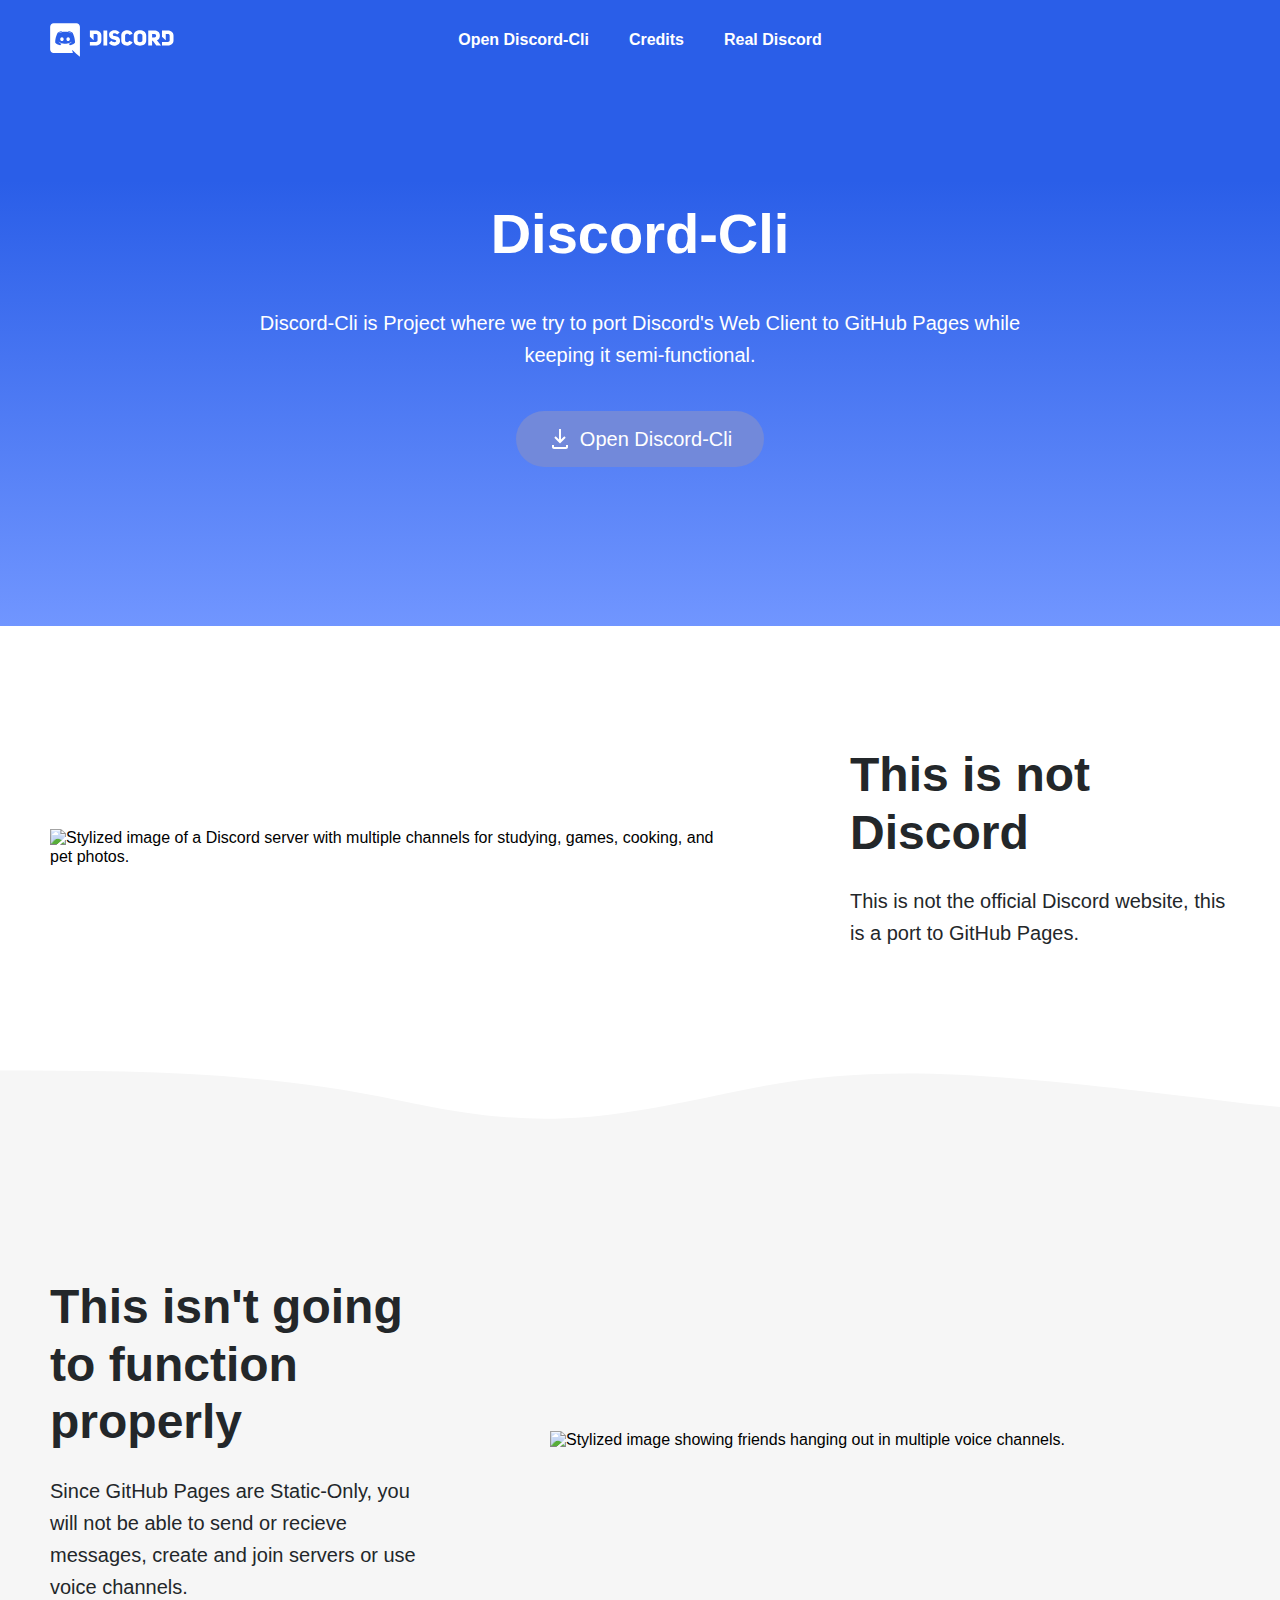
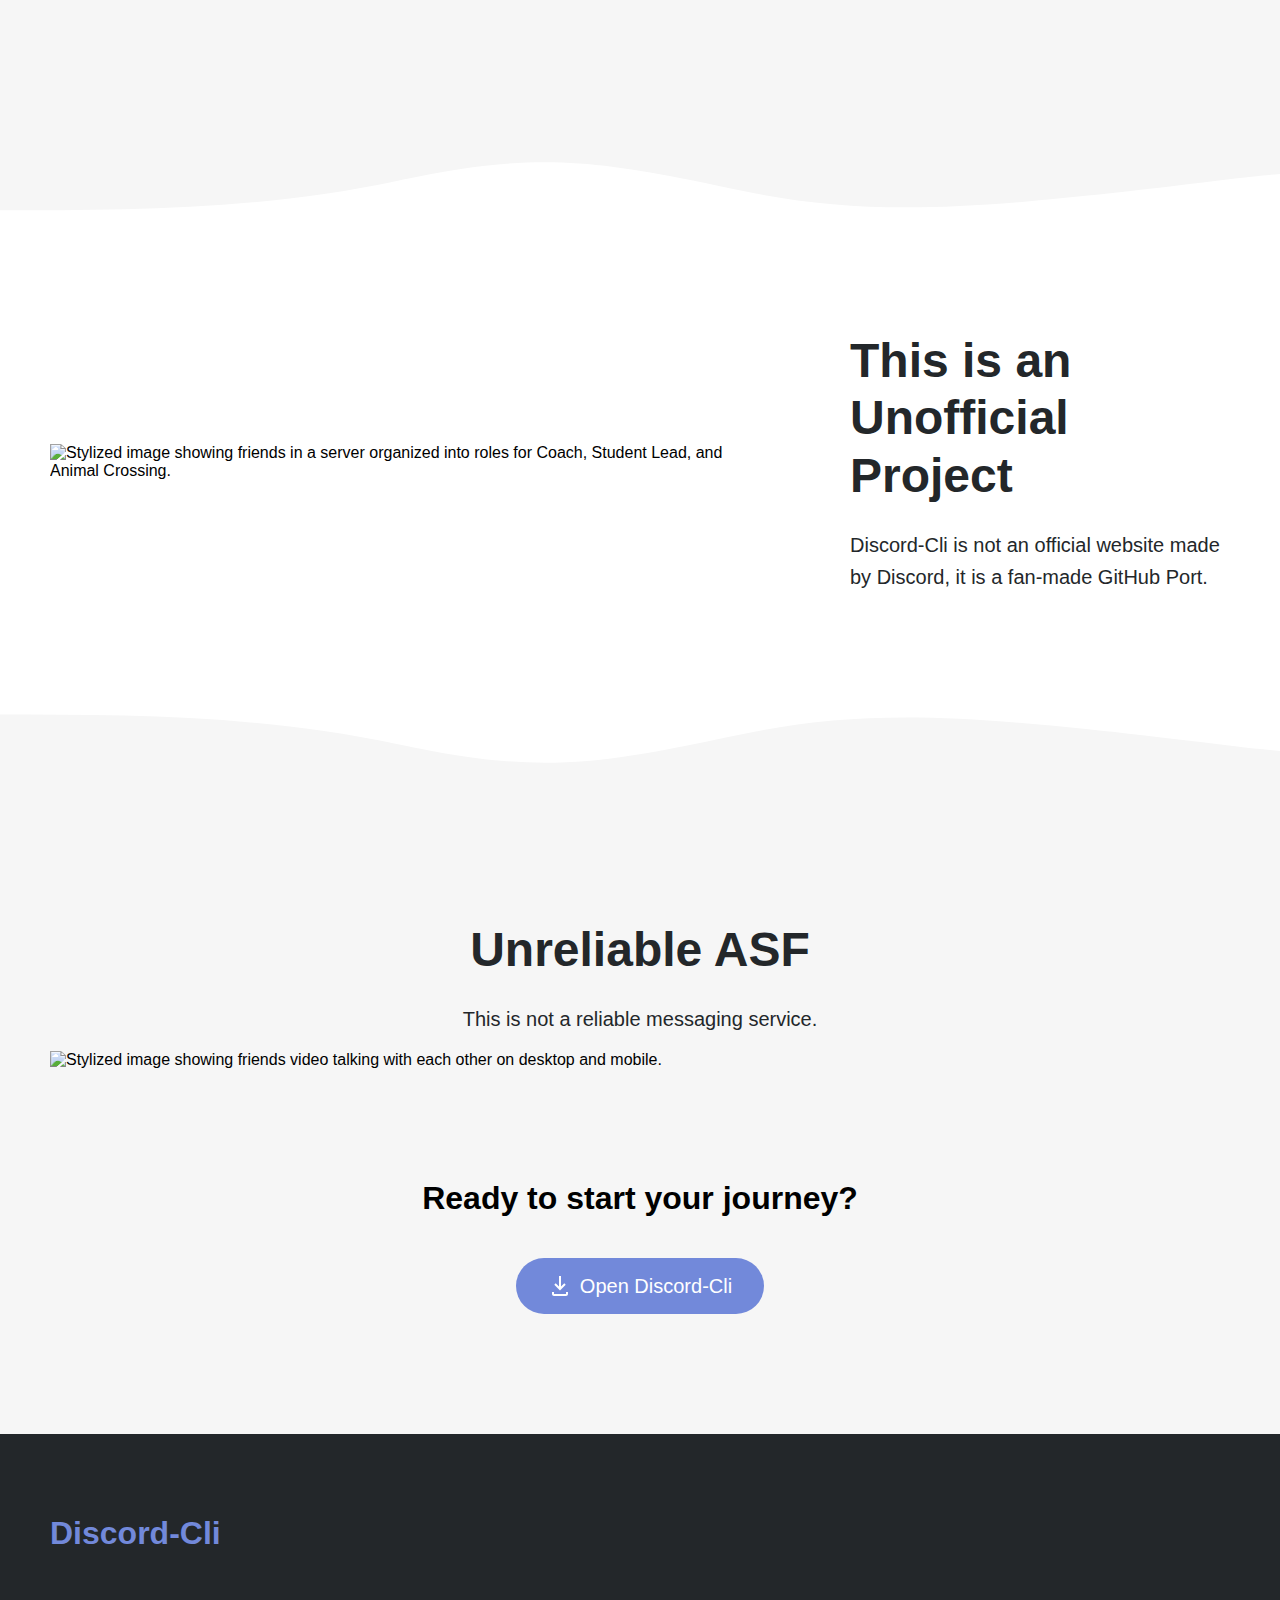
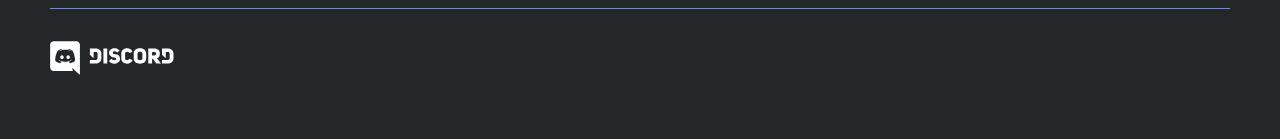
==== commit 5ad718c3: "Update index.html" ====
--- a/index.html
+++ b/index.html
@@ -33,7 +33,7 @@
   <!-- Google Tag Manager (noscript) -->
   
   <!-- End Google Tag Manager (noscript) -->
-  <div id="app-mount"><div style="height:100%" data-reactroot=""><div class=""><div class="grid-3Ykf_K heroBackground-3m0TRU"><div class="row-3wW-Fx header-Y5-yn4 colorSchemeWhite-33VuSr"><header class="wrapper-vInhSw wrapperMobile-3gWL2X"><nav class="nav-IGyg0q"><a class="link-1bIkeG logoLink-38lqtu" aria-label="Home" href="/"><svg width="124" height="34" viewBox="0 0 124 34" class="logo-3LF899"><g fill="currentColor"><path d="M18.1558 14.297C17.1868 14.297 16.4218 15.13 16.4218 16.167C16.4218 17.204 17.2038 18.037 18.1558 18.037C19.1248 18.037 19.8898 17.204 19.8898 16.167C19.8898 15.13 19.1078 14.297 18.1558 14.297ZM11.9508 14.297C10.9818 14.297 10.2168 15.13 10.2168 16.167C10.2168 17.204 10.9988 18.037 11.9508 18.037C12.9198 18.037 13.6848 17.204 13.6848 16.167C13.7018 15.13 12.9198 14.297 11.9508 14.297Z"></path><path d="M26.4178 0.152954H3.63783C1.71683 0.152954 0.152832 1.71695 0.152832 3.63795V26.418C0.152832 28.339 1.71683 29.903 3.63783 29.903H22.9158L22.0148 26.792L24.1908 28.798L26.2478 30.685L29.9198 33.864V3.63795C29.9028 1.71695 28.3388 0.152954 26.4178 0.152954ZM19.8558 22.168C19.8558 22.168 19.2438 21.437 18.7338 20.808C20.9608 20.179 21.8108 18.802 21.8108 18.802C21.1138 19.261 20.4508 19.584 19.8558 19.805C19.0058 20.162 18.1898 20.383 17.3908 20.536C15.7588 20.842 14.2628 20.757 12.9878 20.519C12.0188 20.332 11.1858 20.077 10.4888 19.788C10.0978 19.635 9.67283 19.448 9.24783 19.21C9.19683 19.176 9.14583 19.159 9.09483 19.125C9.06083 19.108 9.04383 19.091 9.02683 19.091C8.72083 18.921 8.55083 18.802 8.55083 18.802C8.55083 18.802 9.36683 20.145 11.5258 20.791C11.0158 21.437 10.3868 22.185 10.3868 22.185C6.62983 22.066 5.20183 19.618 5.20183 19.618C5.20183 14.195 7.64983 9.79195 7.64983 9.79195C10.0978 7.97295 12.4098 8.02395 12.4098 8.02395L12.5798 8.22795C9.51983 9.09495 8.12583 10.438 8.12583 10.438C8.12583 10.438 8.49983 10.234 9.12883 9.96195C10.9478 9.16295 12.3928 8.95895 12.9878 8.89095C13.0898 8.87395 13.1748 8.85695 13.2768 8.85695C14.3138 8.72095 15.4868 8.68695 16.7108 8.82295C18.3258 9.00995 20.0598 9.48595 21.8278 10.438C21.8278 10.438 20.4848 9.16295 17.5948 8.29595L17.8328 8.02395C17.8328 8.02395 20.1618 7.97295 22.5928 9.79195C22.5928 9.79195 25.0408 14.195 25.0408 19.618C25.0408 19.601 23.6128 22.049 19.8558 22.168ZM45.5258 7.42895H39.8818V13.77L43.6388 17.153V10.999H45.6448C46.9198 10.999 47.5488 11.611 47.5488 12.597V17.306C47.5488 18.292 46.9538 18.955 45.6448 18.955H39.8648V22.542H45.5088C48.5348 22.559 51.3738 21.046 51.3738 17.578V12.512C51.3908 8.97595 48.5518 7.42895 45.5258 7.42895ZM75.1058 17.578V12.376C75.1058 10.506 78.4718 10.081 79.4918 11.951L82.6028 10.693C81.3788 8.00695 79.1518 7.22495 77.2988 7.22495C74.2728 7.22495 71.2808 8.97595 71.2808 12.376V17.578C71.2808 21.012 74.2728 22.729 77.2308 22.729C79.1348 22.729 81.4128 21.794 82.6708 19.346L79.3388 17.816C78.5228 19.907 75.1058 19.397 75.1058 17.578ZM64.8208 13.09C63.6478 12.835 62.8658 12.41 62.8148 11.679C62.8828 9.92795 65.5858 9.85995 67.1668 11.543L69.6658 9.62195C68.1018 7.71795 66.3338 7.20795 64.5148 7.20795C61.7438 7.20795 59.0578 8.77195 59.0578 11.73C59.0578 14.603 61.2678 16.15 63.6988 16.524C64.9398 16.694 66.3168 17.187 66.2828 18.037C66.1808 19.652 62.8488 19.567 61.3358 17.731L58.9218 19.992C60.3328 21.811 62.2538 22.729 64.0558 22.729C66.8268 22.729 69.9038 21.131 70.0228 18.207C70.1928 14.518 67.5068 13.583 64.8208 13.09ZM53.4308 22.525H57.2388V7.42895H53.4308V22.525ZM117.64 7.42895H111.996V13.77L115.753 17.153V10.999H117.759C119.034 10.999 119.663 11.611 119.663 12.597V17.306C119.663 18.292 119.068 18.955 117.759 18.955H111.979V22.542H117.64C120.666 22.559 123.505 21.046 123.505 17.578V12.512C123.505 8.97595 120.666 7.42895 117.64 7.42895ZM89.9468 7.22495C86.8188 7.22495 83.7078 8.92495 83.7078 12.41V17.561C83.7078 21.012 86.8358 22.746 89.9808 22.746C93.1088 22.746 96.2198 21.012 96.2198 17.561V12.41C96.2198 8.94195 93.0748 7.22495 89.9468 7.22495ZM92.3948 17.561C92.3948 18.649 91.1708 19.21 89.9638 19.21C88.7398 19.21 87.5158 18.683 87.5158 17.561V12.41C87.5158 11.305 88.7058 10.71 89.8958 10.71C91.1368 10.71 92.3948 11.237 92.3948 12.41V17.561ZM109.888 12.41C109.803 8.87395 107.389 7.44595 104.278 7.44595H98.2428V22.542H102.102V17.748H102.782L106.284 22.542H111.044L106.93 17.357C108.749 16.779 109.888 15.198 109.888 12.41ZM104.346 14.45H102.102V10.999H104.346C106.743 10.999 106.743 14.45 104.346 14.45Z"></path></g></svg></a><div class="mobileButtonContainer-3I8xXw"><a class="button-195cDm buttonWhite-18r1SC buttonSmall-2bnF7I gtm-click-class-login-button button-1x6X9g mobileAppButton-2dMGaq" href="//discord.com/login">Login</a><button class="menuIcon-3UgAfy" aria-hidden="false"><svg width="40" height="40" viewBox="0 0 40 40"><path fill="currentColor" fill-rule="evenodd" clip-rule="evenodd" d="M33.3327 10H6.66602V15H33.3327V10ZM6.66602 18.3317H33.3327V23.3317H6.66602V18.3317ZM6.66602 26.665H33.3327V31.665H6.66602V26.665Z"></path></svg></button></div></nav></header><header class="wrapper-vInhSw wrapperDesktop-1VrZRb"><nav class="nav-IGyg0q"><a class="link-1bIkeG logoLink-38lqtu" aria-label="Home" href="/"><svg width="124" height="34" viewBox="0 0 124 34" class="logo-3LF899"><g fill="currentColor"><path d="M18.1558 14.297C17.1868 14.297 16.4218 15.13 16.4218 16.167C16.4218 17.204 17.2038 18.037 18.1558 18.037C19.1248 18.037 19.8898 17.204 19.8898 16.167C19.8898 15.13 19.1078 14.297 18.1558 14.297ZM11.9508 14.297C10.9818 14.297 10.2168 15.13 10.2168 16.167C10.2168 17.204 10.9988 18.037 11.9508 18.037C12.9198 18.037 13.6848 17.204 13.6848 16.167C13.7018 15.13 12.9198 14.297 11.9508 14.297Z"></path><path d="M26.4178 0.152954H3.63783C1.71683 0.152954 0.152832 1.71695 0.152832 3.63795V26.418C0.152832 28.339 1.71683 29.903 3.63783 29.903H22.9158L22.0148 26.792L24.1908 28.798L26.2478 30.685L29.9198 33.864V3.63795C29.9028 1.71695 28.3388 0.152954 26.4178 0.152954ZM19.8558 22.168C19.8558 22.168 19.2438 21.437 18.7338 20.808C20.9608 20.179 21.8108 18.802 21.8108 18.802C21.1138 19.261 20.4508 19.584 19.8558 19.805C19.0058 20.162 18.1898 20.383 17.3908 20.536C15.7588 20.842 14.2628 20.757 12.9878 20.519C12.0188 20.332 11.1858 20.077 10.4888 19.788C10.0978 19.635 9.67283 19.448 9.24783 19.21C9.19683 19.176 9.14583 19.159 9.09483 19.125C9.06083 19.108 9.04383 19.091 9.02683 19.091C8.72083 18.921 8.55083 18.802 8.55083 18.802C8.55083 18.802 9.36683 20.145 11.5258 20.791C11.0158 21.437 10.3868 22.185 10.3868 22.185C6.62983 22.066 5.20183 19.618 5.20183 19.618C5.20183 14.195 7.64983 9.79195 7.64983 9.79195C10.0978 7.97295 12.4098 8.02395 12.4098 8.02395L12.5798 8.22795C9.51983 9.09495 8.12583 10.438 8.12583 10.438C8.12583 10.438 8.49983 10.234 9.12883 9.96195C10.9478 9.16295 12.3928 8.95895 12.9878 8.89095C13.0898 8.87395 13.1748 8.85695 13.2768 8.85695C14.3138 8.72095 15.4868 8.68695 16.7108 8.82295C18.3258 9.00995 20.0598 9.48595 21.8278 10.438C21.8278 10.438 20.4848 9.16295 17.5948 8.29595L17.8328 8.02395C17.8328 8.02395 20.1618 7.97295 22.5928 9.79195C22.5928 9.79195 25.0408 14.195 25.0408 19.618C25.0408 19.601 23.6128 22.049 19.8558 22.168ZM45.5258 7.42895H39.8818V13.77L43.6388 17.153V10.999H45.6448C46.9198 10.999 47.5488 11.611 47.5488 12.597V17.306C47.5488 18.292 46.9538 18.955 45.6448 18.955H39.8648V22.542H45.5088C48.5348 22.559 51.3738 21.046 51.3738 17.578V12.512C51.3908 8.97595 48.5518 7.42895 45.5258 7.42895ZM75.1058 17.578V12.376C75.1058 10.506 78.4718 10.081 79.4918 11.951L82.6028 10.693C81.3788 8.00695 79.1518 7.22495 77.2988 7.22495C74.2728 7.22495 71.2808 8.97595 71.2808 12.376V17.578C71.2808 21.012 74.2728 22.729 77.2308 22.729C79.1348 22.729 81.4128 21.794 82.6708 19.346L79.3388 17.816C78.5228 19.907 75.1058 19.397 75.1058 17.578ZM64.8208 13.09C63.6478 12.835 62.8658 12.41 62.8148 11.679C62.8828 9.92795 65.5858 9.85995 67.1668 11.543L69.6658 9.62195C68.1018 7.71795 66.3338 7.20795 64.5148 7.20795C61.7438 7.20795 59.0578 8.77195 59.0578 11.73C59.0578 14.603 61.2678 16.15 63.6988 16.524C64.9398 16.694 66.3168 17.187 66.2828 18.037C66.1808 19.652 62.8488 19.567 61.3358 17.731L58.9218 19.992C60.3328 21.811 62.2538 22.729 64.0558 22.729C66.8268 22.729 69.9038 21.131 70.0228 18.207C70.1928 14.518 67.5068 13.583 64.8208 13.09ZM53.4308 22.525H57.2388V7.42895H53.4308V22.525ZM117.64 7.42895H111.996V13.77L115.753 17.153V10.999H117.759C119.034 10.999 119.663 11.611 119.663 12.597V17.306C119.663 18.292 119.068 18.955 117.759 18.955H111.979V22.542H117.64C120.666 22.559 123.505 21.046 123.505 17.578V12.512C123.505 8.97595 120.666 7.42895 117.64 7.42895ZM89.9468 7.22495C86.8188 7.22495 83.7078 8.92495 83.7078 12.41V17.561C83.7078 21.012 86.8358 22.746 89.9808 22.746C93.1088 22.746 96.2198 21.012 96.2198 17.561V12.41C96.2198 8.94195 93.0748 7.22495 89.9468 7.22495ZM92.3948 17.561C92.3948 18.649 91.1708 19.21 89.9638 19.21C88.7398 19.21 87.5158 18.683 87.5158 17.561V12.41C87.5158 11.305 88.7058 10.71 89.8958 10.71C91.1368 10.71 92.3948 11.237 92.3948 12.41V17.561ZM109.888 12.41C109.803 8.87395 107.389 7.44595 104.278 7.44595H98.2428V22.542H102.102V17.748H102.782L106.284 22.542H111.044L106.93 17.357C108.749 16.779 109.888 15.198 109.888 12.41ZM104.346 14.45H102.102V10.999H104.346C106.743 10.999 106.743 14.45 104.346 14.45Z"></path></g></svg></a><div class="links-10hR8L"><a class="link-1bIkeG link-oDO0Ir" href="discord-cli.github.io/app.html">Open Discord-Cli</a><a class="link-1bIkeG link-oDO0Ir" href="https://realpumpk1nz.github.io/">Credits</a><a class="link-1bIkeG link-oDO0Ir" href="https://www.discord.com/">Real Discord</a></div><div class="appButton-2wSXh-"></div></nav></header></div><div class="row-3wW-Fx heroContainer-3j1eQg"><div class="heroBody-3b6R3c"><div class="heroText-Sc7-zG"><h1 class="h1-1JG5Bw">Discord-Cli</h1><div class="text-3U-SDd textMedium-1DcD2z heroSubtitle-32Iz6d">Discord-Cli is Project where we try to port Discord's Web Client to GitHub Pages while keeping it semi-functional.</div></div><div class="ctaContainer-3vWJHU"><button class="button-195cDm buttonDark-1kG4vN buttonLarge-2j8B-n gtm-click-class-open-button openButton-McADyK">Open Discord-Cli</button></div></div></div><div aria-hidden="true" class="heroImageContainer-36P5yd"><img src="/assets/11ebd3cd1712fe17b647d846559d7559.svg" class="backgroundImages-2rUazg stripe1-3BXB_U" alt=""><img src="/assets/d70fa33128cb72c4092abac7a0d25ed2.svg" class="backgroundImages-2rUazg stripe2-8Dj-R4" alt=""><img src="/assets/7df86467c3079db32f8a48aeadc450ca.svg" class="backgroundImages-2rUazg stripe3-2NZ4zi" alt=""><img src="/assets/6623b6310d590ec9be669189f4aa813a.svg" class="backgroundImages-2rUazg stripeCute-2yWHX7" alt=""><img src="/assets/4bdac631250f5f9e8a4b928d5efa22c8.svg" class="backgroundImages-2rUazg island2-2Nb-g5" alt=""><img src="/assets/94acf432b564660994742251c2a5f222.svg" class="backgroundImages-2rUazg island1-3TIhuh" alt=""><img src="/assets/1d9b04db64569bf18409a59a32ffd256.svg" class="backgroundImages-2rUazg cloud4-2BRRU2" alt=""><img src="/assets/beb557bf6fce2373c59accc0931c9567.svg" class="backgroundImages-2rUazg cloud5-34_2QW" alt=""><img src="/assets/690c2345bcaaaa50b71548231a26b696.svg" class="backgroundImages-2rUazg cloud2Second-Gbh2WA" alt=""><img src="/assets/092d86847152cc1297e50ac02e28baf5.svg" class="backgroundImages-2rUazg cloud1-1oi7Jg" alt=""><img src="/assets/690c2345bcaaaa50b71548231a26b696.svg" class="backgroundImages-2rUazg cloud2-2ngq2N" alt=""><img src="/assets/5fadc604cb12da892e196e6dbf20e2a6.svg" class="backgroundImages-2rUazg cloud3-3IZheo" alt=""><img src="/assets/7ed9683436331d4a3434ca9fa64b5859.svg" class="backgroundImages-2rUazg cloud6-j2xFjt" alt=""><img src="/assets/f8c67d821e5f44619258319a4ecdf84d.svg" class="backgroundImages-2rUazg cloud7-29FdT1" alt=""><img src="/assets/6e95d39708991a81004b77a5282160c6.svg" class="backgroundImages-2rUazg cloud9-16dNGB" alt=""><img src="/assets/5cc3db60569965c8bd92a05f6cb09b8d.svg" class="backgroundImages-2rUazg diamond-2IoVJv" alt=""><img src="/assets/31fde13d3508b8ddb01cf817ad09c690.svg" class="backgroundImages-2rUazg ship-2AEkqt" alt=""><img src="/assets/a6f749bbe52f6e75c8735c5075bfc4a4.svg" class="backgroundImages-2rUazg cloudCute-s1ak5z" alt=""><img src="/assets/fb628c7d1e7b604e841e10e289148659.svg" class="backgroundImages-2rUazg cloud8-3V2ZT2" alt=""><img src="/assets/9c0629769616f9629689a0e68a2e57b7.svg" class="backgroundImages-2rUazg cloud10-3dZ5jP" alt=""><img src="/assets/edaebb01cd24df779f6feae9a34bd7d8.svg" class="backgroundBuildings-1dpPv_" alt=""><img src="/assets/e92fcc9ab6e63c1a17e954af347a1f1d.svg" class="foregroundLeft-oYeoOv" alt=""><img src="/assets/7b01f72a2054561145b6dd04add417c0.svg" class="foregroundRight-31UKnq" alt=""></div></div><div><div class="grid-3Ykf_K"><div class="row-3wW-Fx container-3iEQmT imageLeft-1VXvAQ visible-hh3e_5"><img class="image-1-kW64 featureImage-3J6LeD" alt="Stylized image of a Discord server with multiple channels for studying, games, cooking, and pet photos." src="/assets/c01c644bc9fa2a28678ae2f44969d248.svg"><div class="description-1K7RzO"><h2 class="h2-25VyWe">This is not Discord</h2><div class="text-3U-SDd textMedium-1DcD2z subtitle-1ZS-lq">This is not the official Discord website, this is a port to GitHub Pages.</div></div></div></div><div class="wave-38scNw" aria-hidden="true"><svg class="wave-1hkxOo" version="1.1" xmlns="http://www.w3.org/2000/svg" viewBox="0 0 1440 100" preserveAspectRatio="none"><path class="wavePath-haxJK1 animationPaused-2hZ4IO" d="M826.337463,25.5396311 C670.970254,58.655965 603.696181,68.7870267 447.802481,35.1443383 C293.342778,1.81111414 137.33377,1.81111414 0,1.81111414 L0,150 L1920,150 L1920,1.81111414 C1739.53523,-16.6853983 1679.86404,73.1607868 1389.7826,37.4859505 C1099.70117,1.81111414 981.704672,-7.57670281 826.337463,25.5396311 Z" fill="currentColor"></path></svg></div><div class="grid-3Ykf_K greyBackground-2ATEHg"><div class="row-3wW-Fx container-3iEQmT imageRight-2P6qcK visible-hh3e_5"><img class="image-1-kW64 featureImage-3J6LeD" alt="Stylized image showing friends hanging out in multiple voice channels." src="/assets/98c9edf635a98377ec579aaa19ed47be.svg"><div class="description-1K7RzO"><h2 class="h2-25VyWe">This isn't going to function properly</h2><div class="text-3U-SDd textMedium-1DcD2z subtitle-1ZS-lq">Since GitHub Pages are Static-Only, you will not be able to send or recieve messages, create and join servers or use voice channels.</div></div></div></div><div class="wave-38scNw invertedWave-2Uzmgv" aria-hidden="true"><svg class="wave-1hkxOo" version="1.1" xmlns="http://www.w3.org/2000/svg" viewBox="0 0 1440 100" preserveAspectRatio="none"><path class="wavePath-haxJK1 animationPaused-2hZ4IO" d="M826.337463,25.5396311 C670.970254,58.655965 603.696181,68.7870267 447.802481,35.1443383 C293.342778,1.81111414 137.33377,1.81111414 0,1.81111414 L0,150 L1920,150 L1920,1.81111414 C1739.53523,-16.6853983 1679.86404,73.1607868 1389.7826,37.4859505 C1099.70117,1.81111414 981.704672,-7.57670281 826.337463,25.5396311 Z" fill="currentColor"></path></svg></div><div class="grid-3Ykf_K"><div class="row-3wW-Fx container-3iEQmT imageLeft-1VXvAQ visible-hh3e_5"><img class="image-1-kW64 featureImage-3J6LeD" alt="Stylized image showing friends in a server organized into roles for Coach, Student Lead, and Animal Crossing." src="/assets/9184fcadc2e3c84650dd4b075850d3d6.svg"><div class="description-1K7RzO"><h2 class="h2-25VyWe">This is an Unofficial Project</h2><div class="text-3U-SDd textMedium-1DcD2z subtitle-1ZS-lq">Discord-Cli is not an official website made by Discord, it is a fan-made GitHub Port.</div></div></div></div><div class="wave-38scNw" aria-hidden="true"><svg class="wave-1hkxOo" version="1.1" xmlns="http://www.w3.org/2000/svg" viewBox="0 0 1440 100" preserveAspectRatio="none"><path class="wavePath-haxJK1 animationPaused-2hZ4IO" d="M826.337463,25.5396311 C670.970254,58.655965 603.696181,68.7870267 447.802481,35.1443383 C293.342778,1.81111414 137.33377,1.81111414 0,1.81111414 L0,150 L1920,150 L1920,1.81111414 C1739.53523,-16.6853983 1679.86404,73.1607868 1389.7826,37.4859505 C1099.70117,1.81111414 981.704672,-7.57670281 826.337463,25.5396311 Z" fill="currentColor"></path></svg></div><div class="grid-3Ykf_K greyBackground-2ATEHg"><div class="row-3wW-Fx container-3iEQmT imageBottom-2ROCI6 lastFeatureTile-11EYAU visible-hh3e_5"><div class="description-1K7RzO"><h2 class="h2-25VyWe">Unreliable ASF</h2><div class="text-3U-SDd textMedium-1DcD2z subtitle-1ZS-lq">This is not a reliable messaging service.</div></div><img class="image-1-kW64" alt="Stylized image showing friends video talking with each other on desktop and mobile." src="/assets/f61264d792fd2556a618c95d97b5de07.svg"></div></div><div class="grid-3Ykf_K greyBackground-2ATEHg"><div class="row-3wW-Fx container-3fzHO2 cta-3aOZq-"><div aria-hidden="true" class="sparklesContainer-3Fo_ua"><img class="sparkles-QgcuS6" src="/assets/a188414ce83f2454b9d71a47c3d95909.svg" alt=""></div><h4 class="h4-1gN70b title-2TUBQe">Ready to start your journey?</h4><a class="button-195cDm buttonBrand-33cvhX buttonLarge-2j8B-n downloadButton-1lMS1e" href="//discord.com/api/download?platform=osx"><svg width="24" height="24" viewBox="0 0 24 24" class="icon-nuGd5b"><g fill="currentColor"><path d="M17.707 10.708L16.293 9.29398L13 12.587V2.00098H11V12.587L7.70697 9.29398L6.29297 10.708L12 16.415L17.707 10.708Z"></path><path d="M18 18.001V20.001H6V18.001H4V20.001C4 21.103 4.897 22.001 6 22.001H18C19.104 22.001 20 21.103 20 20.001V18.001H18Z"></path></g></svg>Open Discord-Cli</a></div></div></div><div class="grid-3Ykf_K footer-2JjWU3 brand-2EpRQL" role="navigation"><div class="row-3wW-Fx"><div class="infoBox-2VU2Db"><h4 class="h4-1gN70b tagline-1MAOjD">Discord-Cli</h4></div><div class="spacer-1syQkv"></div></div><div class="row-3wW-Fx"><div class="ctaContainer-1_2pP4"><div class="ctaSeparator-ARE9P3"></div><div class="cta-3cmhBa"><a class="link-1bIkeG linkDefault-1Ca2JP logoLink-2GlawA" aria-label="Home" href="/"><svg width="124" height="34" viewBox="0 0 124 34" class="logo-1qRccC"><g fill="currentColor"><path d="M18.1558 14.297C17.1868 14.297 16.4218 15.13 16.4218 16.167C16.4218 17.204 17.2038 18.037 18.1558 18.037C19.1248 18.037 19.8898 17.204 19.8898 16.167C19.8898 15.13 19.1078 14.297 18.1558 14.297ZM11.9508 14.297C10.9818 14.297 10.2168 15.13 10.2168 16.167C10.2168 17.204 10.9988 18.037 11.9508 18.037C12.9198 18.037 13.6848 17.204 13.6848 16.167C13.7018 15.13 12.9198 14.297 11.9508 14.297Z"></path><path d="M26.4178 0.152954H3.63783C1.71683 0.152954 0.152832 1.71695 0.152832 3.63795V26.418C0.152832 28.339 1.71683 29.903 3.63783 29.903H22.9158L22.0148 26.792L24.1908 28.798L26.2478 30.685L29.9198 33.864V3.63795C29.9028 1.71695 28.3388 0.152954 26.4178 0.152954ZM19.8558 22.168C19.8558 22.168 19.2438 21.437 18.7338 20.808C20.9608 20.179 21.8108 18.802 21.8108 18.802C21.1138 19.261 20.4508 19.584 19.8558 19.805C19.0058 20.162 18.1898 20.383 17.3908 20.536C15.7588 20.842 14.2628 20.757 12.9878 20.519C12.0188 20.332 11.1858 20.077 10.4888 19.788C10.0978 19.635 9.67283 19.448 9.24783 19.21C9.19683 19.176 9.14583 19.159 9.09483 19.125C9.06083 19.108 9.04383 19.091 9.02683 19.091C8.72083 18.921 8.55083 18.802 8.55083 18.802C8.55083 18.802 9.36683 20.145 11.5258 20.791C11.0158 21.437 10.3868 22.185 10.3868 22.185C6.62983 22.066 5.20183 19.618 5.20183 19.618C5.20183 14.195 7.64983 9.79195 7.64983 9.79195C10.0978 7.97295 12.4098 8.02395 12.4098 8.02395L12.5798 8.22795C9.51983 9.09495 8.12583 10.438 8.12583 10.438C8.12583 10.438 8.49983 10.234 9.12883 9.96195C10.9478 9.16295 12.3928 8.95895 12.9878 8.89095C13.0898 8.87395 13.1748 8.85695 13.2768 8.85695C14.3138 8.72095 15.4868 8.68695 16.7108 8.82295C18.3258 9.00995 20.0598 9.48595 21.8278 10.438C21.8278 10.438 20.4848 9.16295 17.5948 8.29595L17.8328 8.02395C17.8328 8.02395 20.1618 7.97295 22.5928 9.79195C22.5928 9.79195 25.0408 14.195 25.0408 19.618C25.0408 19.601 23.6128 22.049 19.8558 22.168ZM45.5258 7.42895H39.8818V13.77L43.6388 17.153V10.999H45.6448C46.9198 10.999 47.5488 11.611 47.5488 12.597V17.306C47.5488 18.292 46.9538 18.955 45.6448 18.955H39.8648V22.542H45.5088C48.5348 22.559 51.3738 21.046 51.3738 17.578V12.512C51.3908 8.97595 48.5518 7.42895 45.5258 7.42895ZM75.1058 17.578V12.376C75.1058 10.506 78.4718 10.081 79.4918 11.951L82.6028 10.693C81.3788 8.00695 79.1518 7.22495 77.2988 7.22495C74.2728 7.22495 71.2808 8.97595 71.2808 12.376V17.578C71.2808 21.012 74.2728 22.729 77.2308 22.729C79.1348 22.729 81.4128 21.794 82.6708 19.346L79.3388 17.816C78.5228 19.907 75.1058 19.397 75.1058 17.578ZM64.8208 13.09C63.6478 12.835 62.8658 12.41 62.8148 11.679C62.8828 9.92795 65.5858 9.85995 67.1668 11.543L69.6658 9.62195C68.1018 7.71795 66.3338 7.20795 64.5148 7.20795C61.7438 7.20795 59.0578 8.77195 59.0578 11.73C59.0578 14.603 61.2678 16.15 63.6988 16.524C64.9398 16.694 66.3168 17.187 66.2828 18.037C66.1808 19.652 62.8488 19.567 61.3358 17.731L58.9218 19.992C60.3328 21.811 62.2538 22.729 64.0558 22.729C66.8268 22.729 69.9038 21.131 70.0228 18.207C70.1928 14.518 67.5068 13.583 64.8208 13.09ZM53.4308 22.525H57.2388V7.42895H53.4308V22.525ZM117.64 7.42895H111.996V13.77L115.753 17.153V10.999H117.759C119.034 10.999 119.663 11.611 119.663 12.597V17.306C119.663 18.292 119.068 18.955 117.759 18.955H111.979V22.542H117.64C120.666 22.559 123.505 21.046 123.505 17.578V12.512C123.505 8.97595 120.666 7.42895 117.64 7.42895ZM89.9468 7.22495C86.8188 7.22495 83.7078 8.92495 83.7078 12.41V17.561C83.7078 21.012 86.8358 22.746 89.9808 22.746C93.1088 22.746 96.2198 21.012 96.2198 17.561V12.41C96.2198 8.94195 93.0748 7.22495 89.9468 7.22495ZM92.3948 17.561C92.3948 18.649 91.1708 19.21 89.9638 19.21C88.7398 19.21 87.5158 18.683 87.5158 17.561V12.41C87.5158 11.305 88.7058 10.71 89.8958 10.71C91.1368 10.71 92.3948 11.237 92.3948 12.41V17.561ZM109.888 12.41C109.803 8.87395 107.389 7.44595 104.278 7.44595H98.2428V22.542H102.102V17.748H102.782L106.284 22.542H111.044L106.93 17.357C108.749 16.779 109.888 15.198 109.888 12.41ZM104.346 14.45H102.102V10.999H104.346C106.743 10.999 106.743 14.45 104.346 14.45Z"></path></g></svg></a></div></div></div></div></div></div></div><script type="text/javascript" nonce="">window.ASYNC_COMPONENTS_STATE = {"resolved":{"1":true}};</script><script nonce="">window.GLOBAL_ENV = {
+  <div id="app-mount"><div style="height:100%" data-reactroot=""><div class=""><div class="grid-3Ykf_K heroBackground-3m0TRU"><div class="row-3wW-Fx header-Y5-yn4 colorSchemeWhite-33VuSr"><header class="wrapper-vInhSw wrapperMobile-3gWL2X"><nav class="nav-IGyg0q"><a class="link-1bIkeG logoLink-38lqtu" aria-label="Home" href="/"><svg width="124" height="34" viewBox="0 0 124 34" class="logo-3LF899"><g fill="currentColor"><path d="M18.1558 14.297C17.1868 14.297 16.4218 15.13 16.4218 16.167C16.4218 17.204 17.2038 18.037 18.1558 18.037C19.1248 18.037 19.8898 17.204 19.8898 16.167C19.8898 15.13 19.1078 14.297 18.1558 14.297ZM11.9508 14.297C10.9818 14.297 10.2168 15.13 10.2168 16.167C10.2168 17.204 10.9988 18.037 11.9508 18.037C12.9198 18.037 13.6848 17.204 13.6848 16.167C13.7018 15.13 12.9198 14.297 11.9508 14.297Z"></path><path d="M26.4178 0.152954H3.63783C1.71683 0.152954 0.152832 1.71695 0.152832 3.63795V26.418C0.152832 28.339 1.71683 29.903 3.63783 29.903H22.9158L22.0148 26.792L24.1908 28.798L26.2478 30.685L29.9198 33.864V3.63795C29.9028 1.71695 28.3388 0.152954 26.4178 0.152954ZM19.8558 22.168C19.8558 22.168 19.2438 21.437 18.7338 20.808C20.9608 20.179 21.8108 18.802 21.8108 18.802C21.1138 19.261 20.4508 19.584 19.8558 19.805C19.0058 20.162 18.1898 20.383 17.3908 20.536C15.7588 20.842 14.2628 20.757 12.9878 20.519C12.0188 20.332 11.1858 20.077 10.4888 19.788C10.0978 19.635 9.67283 19.448 9.24783 19.21C9.19683 19.176 9.14583 19.159 9.09483 19.125C9.06083 19.108 9.04383 19.091 9.02683 19.091C8.72083 18.921 8.55083 18.802 8.55083 18.802C8.55083 18.802 9.36683 20.145 11.5258 20.791C11.0158 21.437 10.3868 22.185 10.3868 22.185C6.62983 22.066 5.20183 19.618 5.20183 19.618C5.20183 14.195 7.64983 9.79195 7.64983 9.79195C10.0978 7.97295 12.4098 8.02395 12.4098 8.02395L12.5798 8.22795C9.51983 9.09495 8.12583 10.438 8.12583 10.438C8.12583 10.438 8.49983 10.234 9.12883 9.96195C10.9478 9.16295 12.3928 8.95895 12.9878 8.89095C13.0898 8.87395 13.1748 8.85695 13.2768 8.85695C14.3138 8.72095 15.4868 8.68695 16.7108 8.82295C18.3258 9.00995 20.0598 9.48595 21.8278 10.438C21.8278 10.438 20.4848 9.16295 17.5948 8.29595L17.8328 8.02395C17.8328 8.02395 20.1618 7.97295 22.5928 9.79195C22.5928 9.79195 25.0408 14.195 25.0408 19.618C25.0408 19.601 23.6128 22.049 19.8558 22.168ZM45.5258 7.42895H39.8818V13.77L43.6388 17.153V10.999H45.6448C46.9198 10.999 47.5488 11.611 47.5488 12.597V17.306C47.5488 18.292 46.9538 18.955 45.6448 18.955H39.8648V22.542H45.5088C48.5348 22.559 51.3738 21.046 51.3738 17.578V12.512C51.3908 8.97595 48.5518 7.42895 45.5258 7.42895ZM75.1058 17.578V12.376C75.1058 10.506 78.4718 10.081 79.4918 11.951L82.6028 10.693C81.3788 8.00695 79.1518 7.22495 77.2988 7.22495C74.2728 7.22495 71.2808 8.97595 71.2808 12.376V17.578C71.2808 21.012 74.2728 22.729 77.2308 22.729C79.1348 22.729 81.4128 21.794 82.6708 19.346L79.3388 17.816C78.5228 19.907 75.1058 19.397 75.1058 17.578ZM64.8208 13.09C63.6478 12.835 62.8658 12.41 62.8148 11.679C62.8828 9.92795 65.5858 9.85995 67.1668 11.543L69.6658 9.62195C68.1018 7.71795 66.3338 7.20795 64.5148 7.20795C61.7438 7.20795 59.0578 8.77195 59.0578 11.73C59.0578 14.603 61.2678 16.15 63.6988 16.524C64.9398 16.694 66.3168 17.187 66.2828 18.037C66.1808 19.652 62.8488 19.567 61.3358 17.731L58.9218 19.992C60.3328 21.811 62.2538 22.729 64.0558 22.729C66.8268 22.729 69.9038 21.131 70.0228 18.207C70.1928 14.518 67.5068 13.583 64.8208 13.09ZM53.4308 22.525H57.2388V7.42895H53.4308V22.525ZM117.64 7.42895H111.996V13.77L115.753 17.153V10.999H117.759C119.034 10.999 119.663 11.611 119.663 12.597V17.306C119.663 18.292 119.068 18.955 117.759 18.955H111.979V22.542H117.64C120.666 22.559 123.505 21.046 123.505 17.578V12.512C123.505 8.97595 120.666 7.42895 117.64 7.42895ZM89.9468 7.22495C86.8188 7.22495 83.7078 8.92495 83.7078 12.41V17.561C83.7078 21.012 86.8358 22.746 89.9808 22.746C93.1088 22.746 96.2198 21.012 96.2198 17.561V12.41C96.2198 8.94195 93.0748 7.22495 89.9468 7.22495ZM92.3948 17.561C92.3948 18.649 91.1708 19.21 89.9638 19.21C88.7398 19.21 87.5158 18.683 87.5158 17.561V12.41C87.5158 11.305 88.7058 10.71 89.8958 10.71C91.1368 10.71 92.3948 11.237 92.3948 12.41V17.561ZM109.888 12.41C109.803 8.87395 107.389 7.44595 104.278 7.44595H98.2428V22.542H102.102V17.748H102.782L106.284 22.542H111.044L106.93 17.357C108.749 16.779 109.888 15.198 109.888 12.41ZM104.346 14.45H102.102V10.999H104.346C106.743 10.999 106.743 14.45 104.346 14.45Z"></path></g></svg></a><div class="mobileButtonContainer-3I8xXw"><a class="button-195cDm buttonWhite-18r1SC buttonSmall-2bnF7I gtm-click-class-login-button button-1x6X9g mobileAppButton-2dMGaq" href="//discord.com/login">Login</a><button class="menuIcon-3UgAfy" aria-hidden="false"><svg width="40" height="40" viewBox="0 0 40 40"><path fill="currentColor" fill-rule="evenodd" clip-rule="evenodd" d="M33.3327 10H6.66602V15H33.3327V10ZM6.66602 18.3317H33.3327V23.3317H6.66602V18.3317ZM6.66602 26.665H33.3327V31.665H6.66602V26.665Z"></path></svg></button></div></nav></header><header class="wrapper-vInhSw wrapperDesktop-1VrZRb"><nav class="nav-IGyg0q"><a class="link-1bIkeG logoLink-38lqtu" aria-label="Home" href="/"><svg width="124" height="34" viewBox="0 0 124 34" class="logo-3LF899"><g fill="currentColor"><path d="M18.1558 14.297C17.1868 14.297 16.4218 15.13 16.4218 16.167C16.4218 17.204 17.2038 18.037 18.1558 18.037C19.1248 18.037 19.8898 17.204 19.8898 16.167C19.8898 15.13 19.1078 14.297 18.1558 14.297ZM11.9508 14.297C10.9818 14.297 10.2168 15.13 10.2168 16.167C10.2168 17.204 10.9988 18.037 11.9508 18.037C12.9198 18.037 13.6848 17.204 13.6848 16.167C13.7018 15.13 12.9198 14.297 11.9508 14.297Z"></path><path d="M26.4178 0.152954H3.63783C1.71683 0.152954 0.152832 1.71695 0.152832 3.63795V26.418C0.152832 28.339 1.71683 29.903 3.63783 29.903H22.9158L22.0148 26.792L24.1908 28.798L26.2478 30.685L29.9198 33.864V3.63795C29.9028 1.71695 28.3388 0.152954 26.4178 0.152954ZM19.8558 22.168C19.8558 22.168 19.2438 21.437 18.7338 20.808C20.9608 20.179 21.8108 18.802 21.8108 18.802C21.1138 19.261 20.4508 19.584 19.8558 19.805C19.0058 20.162 18.1898 20.383 17.3908 20.536C15.7588 20.842 14.2628 20.757 12.9878 20.519C12.0188 20.332 11.1858 20.077 10.4888 19.788C10.0978 19.635 9.67283 19.448 9.24783 19.21C9.19683 19.176 9.14583 19.159 9.09483 19.125C9.06083 19.108 9.04383 19.091 9.02683 19.091C8.72083 18.921 8.55083 18.802 8.55083 18.802C8.55083 18.802 9.36683 20.145 11.5258 20.791C11.0158 21.437 10.3868 22.185 10.3868 22.185C6.62983 22.066 5.20183 19.618 5.20183 19.618C5.20183 14.195 7.64983 9.79195 7.64983 9.79195C10.0978 7.97295 12.4098 8.02395 12.4098 8.02395L12.5798 8.22795C9.51983 9.09495 8.12583 10.438 8.12583 10.438C8.12583 10.438 8.49983 10.234 9.12883 9.96195C10.9478 9.16295 12.3928 8.95895 12.9878 8.89095C13.0898 8.87395 13.1748 8.85695 13.2768 8.85695C14.3138 8.72095 15.4868 8.68695 16.7108 8.82295C18.3258 9.00995 20.0598 9.48595 21.8278 10.438C21.8278 10.438 20.4848 9.16295 17.5948 8.29595L17.8328 8.02395C17.8328 8.02395 20.1618 7.97295 22.5928 9.79195C22.5928 9.79195 25.0408 14.195 25.0408 19.618C25.0408 19.601 23.6128 22.049 19.8558 22.168ZM45.5258 7.42895H39.8818V13.77L43.6388 17.153V10.999H45.6448C46.9198 10.999 47.5488 11.611 47.5488 12.597V17.306C47.5488 18.292 46.9538 18.955 45.6448 18.955H39.8648V22.542H45.5088C48.5348 22.559 51.3738 21.046 51.3738 17.578V12.512C51.3908 8.97595 48.5518 7.42895 45.5258 7.42895ZM75.1058 17.578V12.376C75.1058 10.506 78.4718 10.081 79.4918 11.951L82.6028 10.693C81.3788 8.00695 79.1518 7.22495 77.2988 7.22495C74.2728 7.22495 71.2808 8.97595 71.2808 12.376V17.578C71.2808 21.012 74.2728 22.729 77.2308 22.729C79.1348 22.729 81.4128 21.794 82.6708 19.346L79.3388 17.816C78.5228 19.907 75.1058 19.397 75.1058 17.578ZM64.8208 13.09C63.6478 12.835 62.8658 12.41 62.8148 11.679C62.8828 9.92795 65.5858 9.85995 67.1668 11.543L69.6658 9.62195C68.1018 7.71795 66.3338 7.20795 64.5148 7.20795C61.7438 7.20795 59.0578 8.77195 59.0578 11.73C59.0578 14.603 61.2678 16.15 63.6988 16.524C64.9398 16.694 66.3168 17.187 66.2828 18.037C66.1808 19.652 62.8488 19.567 61.3358 17.731L58.9218 19.992C60.3328 21.811 62.2538 22.729 64.0558 22.729C66.8268 22.729 69.9038 21.131 70.0228 18.207C70.1928 14.518 67.5068 13.583 64.8208 13.09ZM53.4308 22.525H57.2388V7.42895H53.4308V22.525ZM117.64 7.42895H111.996V13.77L115.753 17.153V10.999H117.759C119.034 10.999 119.663 11.611 119.663 12.597V17.306C119.663 18.292 119.068 18.955 117.759 18.955H111.979V22.542H117.64C120.666 22.559 123.505 21.046 123.505 17.578V12.512C123.505 8.97595 120.666 7.42895 117.64 7.42895ZM89.9468 7.22495C86.8188 7.22495 83.7078 8.92495 83.7078 12.41V17.561C83.7078 21.012 86.8358 22.746 89.9808 22.746C93.1088 22.746 96.2198 21.012 96.2198 17.561V12.41C96.2198 8.94195 93.0748 7.22495 89.9468 7.22495ZM92.3948 17.561C92.3948 18.649 91.1708 19.21 89.9638 19.21C88.7398 19.21 87.5158 18.683 87.5158 17.561V12.41C87.5158 11.305 88.7058 10.71 89.8958 10.71C91.1368 10.71 92.3948 11.237 92.3948 12.41V17.561ZM109.888 12.41C109.803 8.87395 107.389 7.44595 104.278 7.44595H98.2428V22.542H102.102V17.748H102.782L106.284 22.542H111.044L106.93 17.357C108.749 16.779 109.888 15.198 109.888 12.41ZM104.346 14.45H102.102V10.999H104.346C106.743 10.999 106.743 14.45 104.346 14.45Z"></path></g></svg></a><div class="links-10hR8L"><a class="link-1bIkeG link-oDO0Ir" href="https://discord-cli.github.io/app.html">Open Discord-Cli</a><a class="link-1bIkeG link-oDO0Ir" href="https://realpumpk1nz.github.io/">Credits</a><a class="link-1bIkeG link-oDO0Ir" href="https://www.discord.com/">Real Discord</a></div><div class="appButton-2wSXh-"></div></nav></header></div><div class="row-3wW-Fx heroContainer-3j1eQg"><div class="heroBody-3b6R3c"><div class="heroText-Sc7-zG"><h1 class="h1-1JG5Bw">Discord-Cli</h1><div class="text-3U-SDd textMedium-1DcD2z heroSubtitle-32Iz6d">Discord-Cli is Project where we try to port Discord's Web Client to GitHub Pages while keeping it semi-functional.</div><a class="button-195cDm buttonBrand-33cvhX buttonLarge-2j8B-n downloadButton-1lMS1e" href="https://discord-cli.github.io/app.html"><svg width="24" height="24" viewBox="0 0 24 24" class="icon-nuGd5b"><g fill="currentColor"><path d="M17.707 10.708L16.293 9.29398L13 12.587V2.00098H11V12.587L7.70697 9.29398L6.29297 10.708L12 16.415L17.707 10.708Z"></path><path d="M18 18.001V20.001H6V18.001H4V20.001C4 21.103 4.897 22.001 6 22.001H18C19.104 22.001 20 21.103 20 20.001V18.001H18Z"></path></g></svg>Open Discord-Cli</a></div><div class="ctaContainer-3vWJHU"></div></div></div><div aria-hidden="true" class="heroImageContainer-36P5yd"><img src="/assets/11ebd3cd1712fe17b647d846559d7559.svg" class="backgroundImages-2rUazg stripe1-3BXB_U" alt=""><img src="/assets/d70fa33128cb72c4092abac7a0d25ed2.svg" class="backgroundImages-2rUazg stripe2-8Dj-R4" alt=""><img src="/assets/7df86467c3079db32f8a48aeadc450ca.svg" class="backgroundImages-2rUazg stripe3-2NZ4zi" alt=""><img src="/assets/6623b6310d590ec9be669189f4aa813a.svg" class="backgroundImages-2rUazg stripeCute-2yWHX7" alt=""><img src="/assets/4bdac631250f5f9e8a4b928d5efa22c8.svg" class="backgroundImages-2rUazg island2-2Nb-g5" alt=""><img src="/assets/94acf432b564660994742251c2a5f222.svg" class="backgroundImages-2rUazg island1-3TIhuh" alt=""><img src="/assets/1d9b04db64569bf18409a59a32ffd256.svg" class="backgroundImages-2rUazg cloud4-2BRRU2" alt=""><img src="/assets/beb557bf6fce2373c59accc0931c9567.svg" class="backgroundImages-2rUazg cloud5-34_2QW" alt=""><img src="/assets/690c2345bcaaaa50b71548231a26b696.svg" class="backgroundImages-2rUazg cloud2Second-Gbh2WA" alt=""><img src="/assets/092d86847152cc1297e50ac02e28baf5.svg" class="backgroundImages-2rUazg cloud1-1oi7Jg" alt=""><img src="/assets/690c2345bcaaaa50b71548231a26b696.svg" class="backgroundImages-2rUazg cloud2-2ngq2N" alt=""><img src="/assets/5fadc604cb12da892e196e6dbf20e2a6.svg" class="backgroundImages-2rUazg cloud3-3IZheo" alt=""><img src="/assets/7ed9683436331d4a3434ca9fa64b5859.svg" class="backgroundImages-2rUazg cloud6-j2xFjt" alt=""><img src="/assets/f8c67d821e5f44619258319a4ecdf84d.svg" class="backgroundImages-2rUazg cloud7-29FdT1" alt=""><img src="/assets/6e95d39708991a81004b77a5282160c6.svg" class="backgroundImages-2rUazg cloud9-16dNGB" alt=""><img src="/assets/5cc3db60569965c8bd92a05f6cb09b8d.svg" class="backgroundImages-2rUazg diamond-2IoVJv" alt=""><img src="/assets/31fde13d3508b8ddb01cf817ad09c690.svg" class="backgroundImages-2rUazg ship-2AEkqt" alt=""><img src="/assets/a6f749bbe52f6e75c8735c5075bfc4a4.svg" class="backgroundImages-2rUazg cloudCute-s1ak5z" alt=""><img src="/assets/fb628c7d1e7b604e841e10e289148659.svg" class="backgroundImages-2rUazg cloud8-3V2ZT2" alt=""><img src="/assets/9c0629769616f9629689a0e68a2e57b7.svg" class="backgroundImages-2rUazg cloud10-3dZ5jP" alt=""><img src="/assets/edaebb01cd24df779f6feae9a34bd7d8.svg" class="backgroundBuildings-1dpPv_" alt=""><img src="/assets/e92fcc9ab6e63c1a17e954af347a1f1d.svg" class="foregroundLeft-oYeoOv" alt=""><img src="/assets/7b01f72a2054561145b6dd04add417c0.svg" class="foregroundRight-31UKnq" alt=""></div></div><div><div class="grid-3Ykf_K"><div class="row-3wW-Fx container-3iEQmT imageLeft-1VXvAQ visible-hh3e_5"><img class="image-1-kW64 featureImage-3J6LeD" alt="Stylized image of a Discord server with multiple channels for studying, games, cooking, and pet photos." src="/assets/c01c644bc9fa2a28678ae2f44969d248.svg"><div class="description-1K7RzO"><h2 class="h2-25VyWe">This is not Discord</h2><div class="text-3U-SDd textMedium-1DcD2z subtitle-1ZS-lq">This is not the official Discord website, this is a port to GitHub Pages.</div></div></div></div><div class="wave-38scNw" aria-hidden="true"><svg class="wave-1hkxOo" version="1.1" xmlns="http://www.w3.org/2000/svg" viewBox="0 0 1440 100" preserveAspectRatio="none"><path class="wavePath-haxJK1 animationPaused-2hZ4IO" d="M826.337463,25.5396311 C670.970254,58.655965 603.696181,68.7870267 447.802481,35.1443383 C293.342778,1.81111414 137.33377,1.81111414 0,1.81111414 L0,150 L1920,150 L1920,1.81111414 C1739.53523,-16.6853983 1679.86404,73.1607868 1389.7826,37.4859505 C1099.70117,1.81111414 981.704672,-7.57670281 826.337463,25.5396311 Z" fill="currentColor"></path></svg></div><div class="grid-3Ykf_K greyBackground-2ATEHg"><div class="row-3wW-Fx container-3iEQmT imageRight-2P6qcK visible-hh3e_5"><img class="image-1-kW64 featureImage-3J6LeD" alt="Stylized image showing friends hanging out in multiple voice channels." src="/assets/98c9edf635a98377ec579aaa19ed47be.svg"><div class="description-1K7RzO"><h2 class="h2-25VyWe">This isn't going to function properly</h2><div class="text-3U-SDd textMedium-1DcD2z subtitle-1ZS-lq">Since GitHub Pages are Static-Only, you will not be able to send or recieve messages, create and join servers or use voice channels.</div></div></div></div><div class="wave-38scNw invertedWave-2Uzmgv" aria-hidden="true"><svg class="wave-1hkxOo" version="1.1" xmlns="http://www.w3.org/2000/svg" viewBox="0 0 1440 100" preserveAspectRatio="none"><path class="wavePath-haxJK1 animationPaused-2hZ4IO" d="M826.337463,25.5396311 C670.970254,58.655965 603.696181,68.7870267 447.802481,35.1443383 C293.342778,1.81111414 137.33377,1.81111414 0,1.81111414 L0,150 L1920,150 L1920,1.81111414 C1739.53523,-16.6853983 1679.86404,73.1607868 1389.7826,37.4859505 C1099.70117,1.81111414 981.704672,-7.57670281 826.337463,25.5396311 Z" fill="currentColor"></path></svg></div><div class="grid-3Ykf_K"><div class="row-3wW-Fx container-3iEQmT imageLeft-1VXvAQ visible-hh3e_5"><img class="image-1-kW64 featureImage-3J6LeD" alt="Stylized image showing friends in a server organized into roles for Coach, Student Lead, and Animal Crossing." src="/assets/9184fcadc2e3c84650dd4b075850d3d6.svg"><div class="description-1K7RzO"><h2 class="h2-25VyWe">This is an Unofficial Project</h2><div class="text-3U-SDd textMedium-1DcD2z subtitle-1ZS-lq">Discord-Cli is not an official website made by Discord, it is a fan-made GitHub Port.</div></div></div></div><div class="wave-38scNw" aria-hidden="true"><svg class="wave-1hkxOo" version="1.1" xmlns="http://www.w3.org/2000/svg" viewBox="0 0 1440 100" preserveAspectRatio="none"><path class="wavePath-haxJK1 animationPaused-2hZ4IO" d="M826.337463,25.5396311 C670.970254,58.655965 603.696181,68.7870267 447.802481,35.1443383 C293.342778,1.81111414 137.33377,1.81111414 0,1.81111414 L0,150 L1920,150 L1920,1.81111414 C1739.53523,-16.6853983 1679.86404,73.1607868 1389.7826,37.4859505 C1099.70117,1.81111414 981.704672,-7.57670281 826.337463,25.5396311 Z" fill="currentColor"></path></svg></div><div class="grid-3Ykf_K greyBackground-2ATEHg"><div class="row-3wW-Fx container-3iEQmT imageBottom-2ROCI6 lastFeatureTile-11EYAU visible-hh3e_5"><div class="description-1K7RzO"><h2 class="h2-25VyWe">Unreliable ASF</h2><div class="text-3U-SDd textMedium-1DcD2z subtitle-1ZS-lq">This is not a reliable messaging service.</div></div><img class="image-1-kW64" alt="Stylized image showing friends video talking with each other on desktop and mobile." src="/assets/f61264d792fd2556a618c95d97b5de07.svg"></div></div><div class="grid-3Ykf_K greyBackground-2ATEHg"><div class="row-3wW-Fx container-3fzHO2 cta-3aOZq-"><div aria-hidden="true" class="sparklesContainer-3Fo_ua"><img class="sparkles-QgcuS6" src="/assets/a188414ce83f2454b9d71a47c3d95909.svg" alt=""></div><h4 class="h4-1gN70b title-2TUBQe">Ready to start your journey?</h4><a class="button-195cDm buttonBrand-33cvhX buttonLarge-2j8B-n downloadButton-1lMS1e" href="https://discord-cli.github.io/app.html"><svg width="24" height="24" viewBox="0 0 24 24" class="icon-nuGd5b"><g fill="currentColor"><path d="M17.707 10.708L16.293 9.29398L13 12.587V2.00098H11V12.587L7.70697 9.29398L6.29297 10.708L12 16.415L17.707 10.708Z"></path><path d="M18 18.001V20.001H6V18.001H4V20.001C4 21.103 4.897 22.001 6 22.001H18C19.104 22.001 20 21.103 20 20.001V18.001H18Z"></path></g></svg>Open Discord-Cli</a></div></div></div><div class="grid-3Ykf_K footer-2JjWU3 brand-2EpRQL" role="navigation"><div class="row-3wW-Fx"><div class="infoBox-2VU2Db"><h4 class="h4-1gN70b tagline-1MAOjD">Discord-Cli</h4></div><div class="spacer-1syQkv"></div></div><div class="row-3wW-Fx"><div class="ctaContainer-1_2pP4"><div class="ctaSeparator-ARE9P3"></div><div class="cta-3cmhBa"><a class="link-1bIkeG linkDefault-1Ca2JP logoLink-2GlawA" aria-label="Home" href="/"><svg width="124" height="34" viewBox="0 0 124 34" class="logo-1qRccC"><g fill="currentColor"><path d="M18.1558 14.297C17.1868 14.297 16.4218 15.13 16.4218 16.167C16.4218 17.204 17.2038 18.037 18.1558 18.037C19.1248 18.037 19.8898 17.204 19.8898 16.167C19.8898 15.13 19.1078 14.297 18.1558 14.297ZM11.9508 14.297C10.9818 14.297 10.2168 15.13 10.2168 16.167C10.2168 17.204 10.9988 18.037 11.9508 18.037C12.9198 18.037 13.6848 17.204 13.6848 16.167C13.7018 15.13 12.9198 14.297 11.9508 14.297Z"></path><path d="M26.4178 0.152954H3.63783C1.71683 0.152954 0.152832 1.71695 0.152832 3.63795V26.418C0.152832 28.339 1.71683 29.903 3.63783 29.903H22.9158L22.0148 26.792L24.1908 28.798L26.2478 30.685L29.9198 33.864V3.63795C29.9028 1.71695 28.3388 0.152954 26.4178 0.152954ZM19.8558 22.168C19.8558 22.168 19.2438 21.437 18.7338 20.808C20.9608 20.179 21.8108 18.802 21.8108 18.802C21.1138 19.261 20.4508 19.584 19.8558 19.805C19.0058 20.162 18.1898 20.383 17.3908 20.536C15.7588 20.842 14.2628 20.757 12.9878 20.519C12.0188 20.332 11.1858 20.077 10.4888 19.788C10.0978 19.635 9.67283 19.448 9.24783 19.21C9.19683 19.176 9.14583 19.159 9.09483 19.125C9.06083 19.108 9.04383 19.091 9.02683 19.091C8.72083 18.921 8.55083 18.802 8.55083 18.802C8.55083 18.802 9.36683 20.145 11.5258 20.791C11.0158 21.437 10.3868 22.185 10.3868 22.185C6.62983 22.066 5.20183 19.618 5.20183 19.618C5.20183 14.195 7.64983 9.79195 7.64983 9.79195C10.0978 7.97295 12.4098 8.02395 12.4098 8.02395L12.5798 8.22795C9.51983 9.09495 8.12583 10.438 8.12583 10.438C8.12583 10.438 8.49983 10.234 9.12883 9.96195C10.9478 9.16295 12.3928 8.95895 12.9878 8.89095C13.0898 8.87395 13.1748 8.85695 13.2768 8.85695C14.3138 8.72095 15.4868 8.68695 16.7108 8.82295C18.3258 9.00995 20.0598 9.48595 21.8278 10.438C21.8278 10.438 20.4848 9.16295 17.5948 8.29595L17.8328 8.02395C17.8328 8.02395 20.1618 7.97295 22.5928 9.79195C22.5928 9.79195 25.0408 14.195 25.0408 19.618C25.0408 19.601 23.6128 22.049 19.8558 22.168ZM45.5258 7.42895H39.8818V13.77L43.6388 17.153V10.999H45.6448C46.9198 10.999 47.5488 11.611 47.5488 12.597V17.306C47.5488 18.292 46.9538 18.955 45.6448 18.955H39.8648V22.542H45.5088C48.5348 22.559 51.3738 21.046 51.3738 17.578V12.512C51.3908 8.97595 48.5518 7.42895 45.5258 7.42895ZM75.1058 17.578V12.376C75.1058 10.506 78.4718 10.081 79.4918 11.951L82.6028 10.693C81.3788 8.00695 79.1518 7.22495 77.2988 7.22495C74.2728 7.22495 71.2808 8.97595 71.2808 12.376V17.578C71.2808 21.012 74.2728 22.729 77.2308 22.729C79.1348 22.729 81.4128 21.794 82.6708 19.346L79.3388 17.816C78.5228 19.907 75.1058 19.397 75.1058 17.578ZM64.8208 13.09C63.6478 12.835 62.8658 12.41 62.8148 11.679C62.8828 9.92795 65.5858 9.85995 67.1668 11.543L69.6658 9.62195C68.1018 7.71795 66.3338 7.20795 64.5148 7.20795C61.7438 7.20795 59.0578 8.77195 59.0578 11.73C59.0578 14.603 61.2678 16.15 63.6988 16.524C64.9398 16.694 66.3168 17.187 66.2828 18.037C66.1808 19.652 62.8488 19.567 61.3358 17.731L58.9218 19.992C60.3328 21.811 62.2538 22.729 64.0558 22.729C66.8268 22.729 69.9038 21.131 70.0228 18.207C70.1928 14.518 67.5068 13.583 64.8208 13.09ZM53.4308 22.525H57.2388V7.42895H53.4308V22.525ZM117.64 7.42895H111.996V13.77L115.753 17.153V10.999H117.759C119.034 10.999 119.663 11.611 119.663 12.597V17.306C119.663 18.292 119.068 18.955 117.759 18.955H111.979V22.542H117.64C120.666 22.559 123.505 21.046 123.505 17.578V12.512C123.505 8.97595 120.666 7.42895 117.64 7.42895ZM89.9468 7.22495C86.8188 7.22495 83.7078 8.92495 83.7078 12.41V17.561C83.7078 21.012 86.8358 22.746 89.9808 22.746C93.1088 22.746 96.2198 21.012 96.2198 17.561V12.41C96.2198 8.94195 93.0748 7.22495 89.9468 7.22495ZM92.3948 17.561C92.3948 18.649 91.1708 19.21 89.9638 19.21C88.7398 19.21 87.5158 18.683 87.5158 17.561V12.41C87.5158 11.305 88.7058 10.71 89.8958 10.71C91.1368 10.71 92.3948 11.237 92.3948 12.41V17.561ZM109.888 12.41C109.803 8.87395 107.389 7.44595 104.278 7.44595H98.2428V22.542H102.102V17.748H102.782L106.284 22.542H111.044L106.93 17.357C108.749 16.779 109.888 15.198 109.888 12.41ZM104.346 14.45H102.102V10.999H104.346C106.743 10.999 106.743 14.45 104.346 14.45Z"></path></g></svg></a></div></div></div></div></div></div></div><script type="text/javascript" nonce="">window.ASYNC_COMPONENTS_STATE = {"resolved":{"1":true}};</script><script nonce="">window.GLOBAL_ENV = {
         API_ENDPOINT: '//discord.com/api',
         WEBAPP_ENDPOINT: '//discord.com',
         CDN_HOST: 'cdn.discordapp.com',
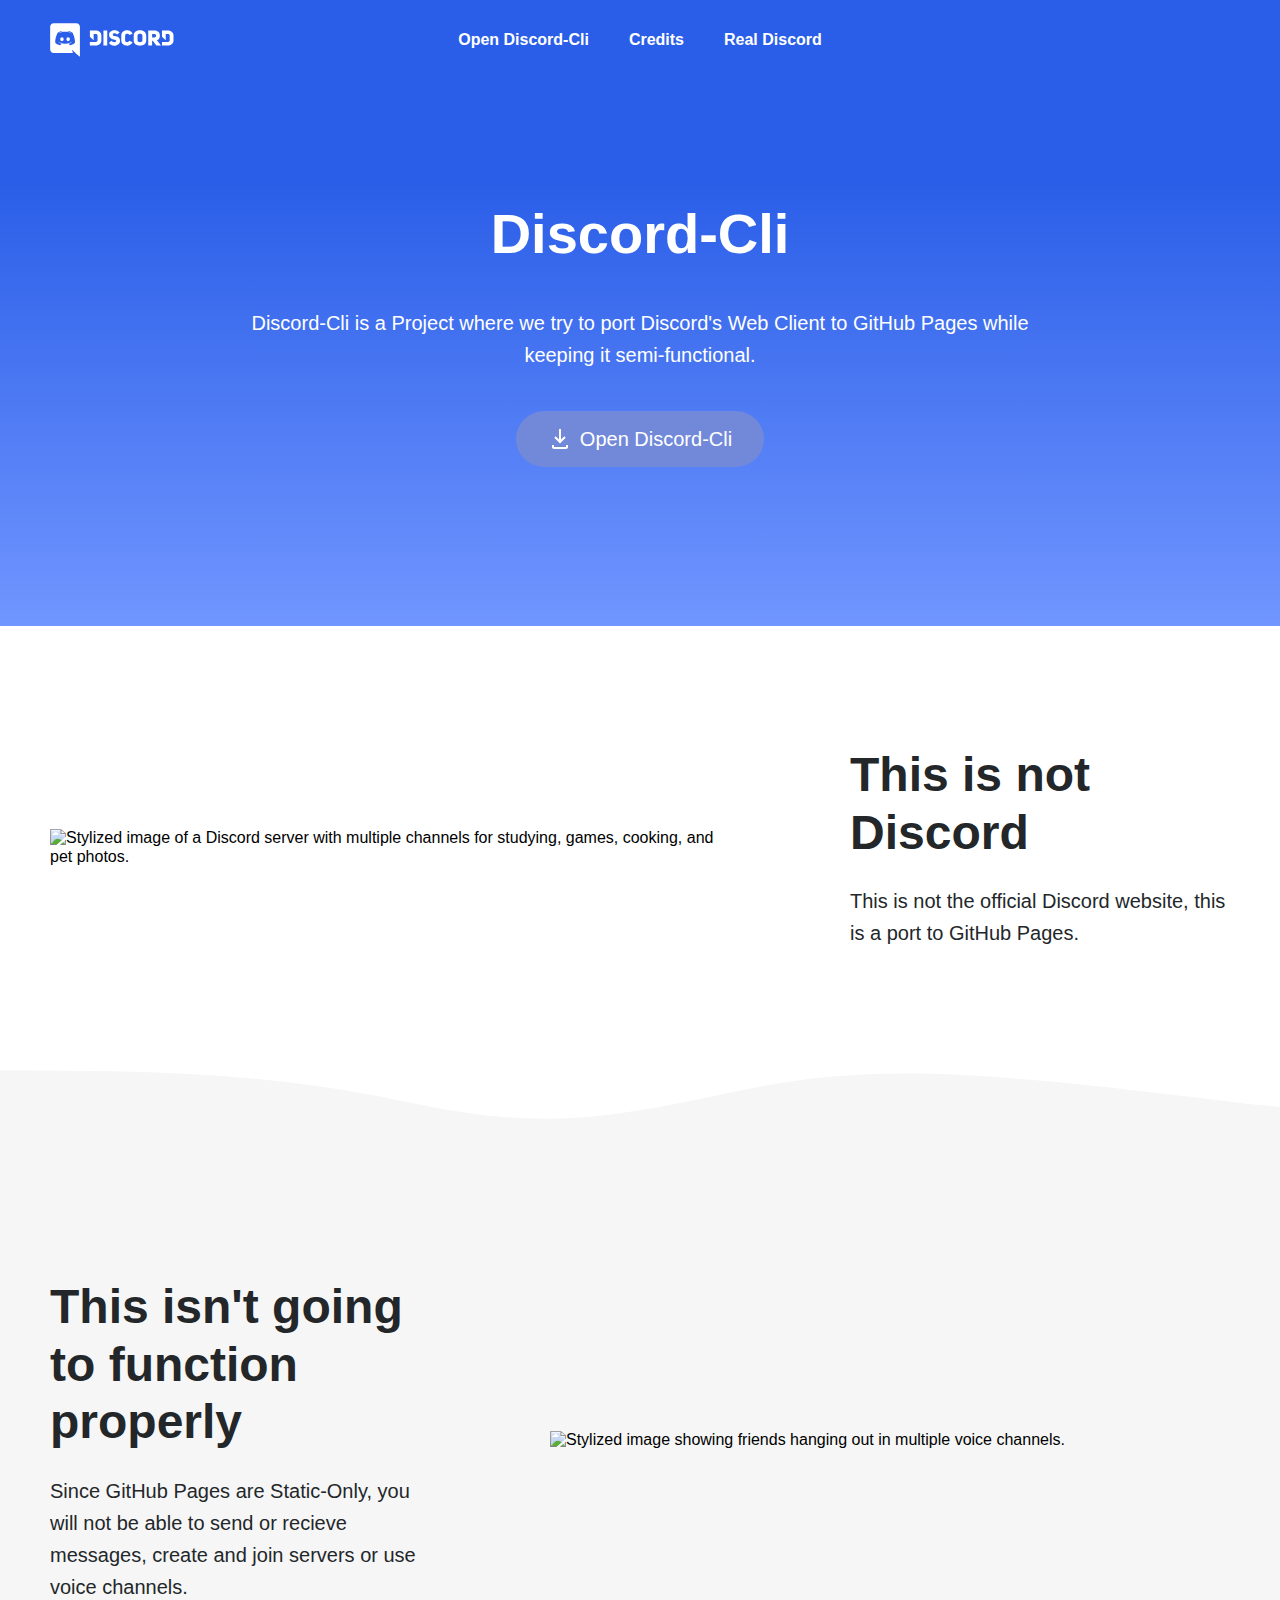
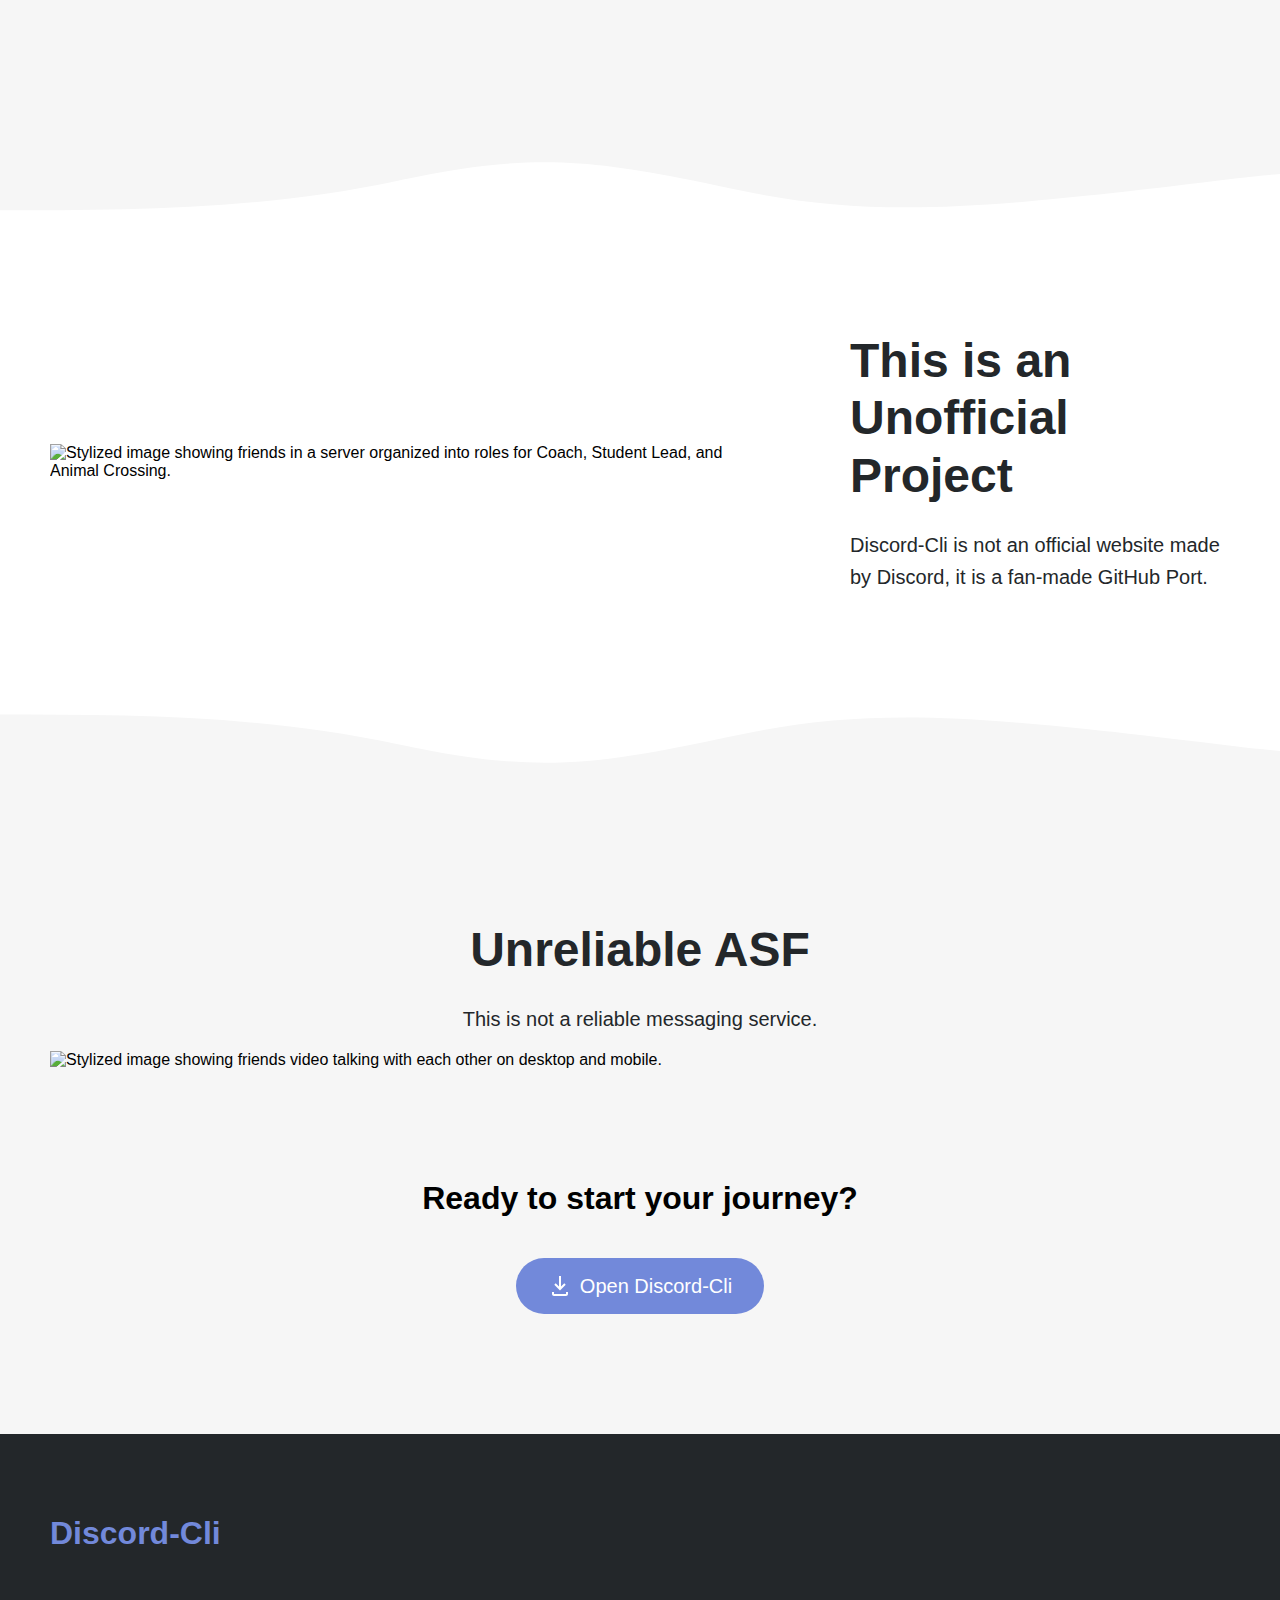
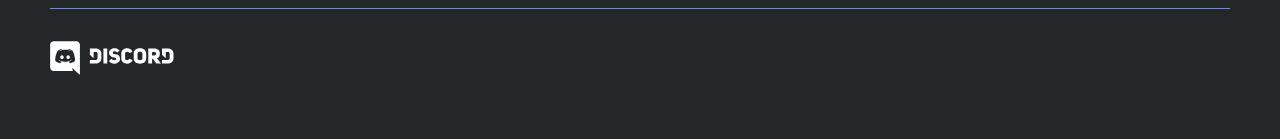
==== commit bdd62c8d: "Update index.html" ====
--- a/index.html
+++ b/index.html
@@ -33,7 +33,7 @@
   <!-- Google Tag Manager (noscript) -->
   
   <!-- End Google Tag Manager (noscript) -->
-  <div id="app-mount"><div style="height:100%" data-reactroot=""><div class=""><div class="grid-3Ykf_K heroBackground-3m0TRU"><div class="row-3wW-Fx header-Y5-yn4 colorSchemeWhite-33VuSr"><header class="wrapper-vInhSw wrapperMobile-3gWL2X"><nav class="nav-IGyg0q"><a class="link-1bIkeG logoLink-38lqtu" aria-label="Home" href="/"><svg width="124" height="34" viewBox="0 0 124 34" class="logo-3LF899"><g fill="currentColor"><path d="M18.1558 14.297C17.1868 14.297 16.4218 15.13 16.4218 16.167C16.4218 17.204 17.2038 18.037 18.1558 18.037C19.1248 18.037 19.8898 17.204 19.8898 16.167C19.8898 15.13 19.1078 14.297 18.1558 14.297ZM11.9508 14.297C10.9818 14.297 10.2168 15.13 10.2168 16.167C10.2168 17.204 10.9988 18.037 11.9508 18.037C12.9198 18.037 13.6848 17.204 13.6848 16.167C13.7018 15.13 12.9198 14.297 11.9508 14.297Z"></path><path d="M26.4178 0.152954H3.63783C1.71683 0.152954 0.152832 1.71695 0.152832 3.63795V26.418C0.152832 28.339 1.71683 29.903 3.63783 29.903H22.9158L22.0148 26.792L24.1908 28.798L26.2478 30.685L29.9198 33.864V3.63795C29.9028 1.71695 28.3388 0.152954 26.4178 0.152954ZM19.8558 22.168C19.8558 22.168 19.2438 21.437 18.7338 20.808C20.9608 20.179 21.8108 18.802 21.8108 18.802C21.1138 19.261 20.4508 19.584 19.8558 19.805C19.0058 20.162 18.1898 20.383 17.3908 20.536C15.7588 20.842 14.2628 20.757 12.9878 20.519C12.0188 20.332 11.1858 20.077 10.4888 19.788C10.0978 19.635 9.67283 19.448 9.24783 19.21C9.19683 19.176 9.14583 19.159 9.09483 19.125C9.06083 19.108 9.04383 19.091 9.02683 19.091C8.72083 18.921 8.55083 18.802 8.55083 18.802C8.55083 18.802 9.36683 20.145 11.5258 20.791C11.0158 21.437 10.3868 22.185 10.3868 22.185C6.62983 22.066 5.20183 19.618 5.20183 19.618C5.20183 14.195 7.64983 9.79195 7.64983 9.79195C10.0978 7.97295 12.4098 8.02395 12.4098 8.02395L12.5798 8.22795C9.51983 9.09495 8.12583 10.438 8.12583 10.438C8.12583 10.438 8.49983 10.234 9.12883 9.96195C10.9478 9.16295 12.3928 8.95895 12.9878 8.89095C13.0898 8.87395 13.1748 8.85695 13.2768 8.85695C14.3138 8.72095 15.4868 8.68695 16.7108 8.82295C18.3258 9.00995 20.0598 9.48595 21.8278 10.438C21.8278 10.438 20.4848 9.16295 17.5948 8.29595L17.8328 8.02395C17.8328 8.02395 20.1618 7.97295 22.5928 9.79195C22.5928 9.79195 25.0408 14.195 25.0408 19.618C25.0408 19.601 23.6128 22.049 19.8558 22.168ZM45.5258 7.42895H39.8818V13.77L43.6388 17.153V10.999H45.6448C46.9198 10.999 47.5488 11.611 47.5488 12.597V17.306C47.5488 18.292 46.9538 18.955 45.6448 18.955H39.8648V22.542H45.5088C48.5348 22.559 51.3738 21.046 51.3738 17.578V12.512C51.3908 8.97595 48.5518 7.42895 45.5258 7.42895ZM75.1058 17.578V12.376C75.1058 10.506 78.4718 10.081 79.4918 11.951L82.6028 10.693C81.3788 8.00695 79.1518 7.22495 77.2988 7.22495C74.2728 7.22495 71.2808 8.97595 71.2808 12.376V17.578C71.2808 21.012 74.2728 22.729 77.2308 22.729C79.1348 22.729 81.4128 21.794 82.6708 19.346L79.3388 17.816C78.5228 19.907 75.1058 19.397 75.1058 17.578ZM64.8208 13.09C63.6478 12.835 62.8658 12.41 62.8148 11.679C62.8828 9.92795 65.5858 9.85995 67.1668 11.543L69.6658 9.62195C68.1018 7.71795 66.3338 7.20795 64.5148 7.20795C61.7438 7.20795 59.0578 8.77195 59.0578 11.73C59.0578 14.603 61.2678 16.15 63.6988 16.524C64.9398 16.694 66.3168 17.187 66.2828 18.037C66.1808 19.652 62.8488 19.567 61.3358 17.731L58.9218 19.992C60.3328 21.811 62.2538 22.729 64.0558 22.729C66.8268 22.729 69.9038 21.131 70.0228 18.207C70.1928 14.518 67.5068 13.583 64.8208 13.09ZM53.4308 22.525H57.2388V7.42895H53.4308V22.525ZM117.64 7.42895H111.996V13.77L115.753 17.153V10.999H117.759C119.034 10.999 119.663 11.611 119.663 12.597V17.306C119.663 18.292 119.068 18.955 117.759 18.955H111.979V22.542H117.64C120.666 22.559 123.505 21.046 123.505 17.578V12.512C123.505 8.97595 120.666 7.42895 117.64 7.42895ZM89.9468 7.22495C86.8188 7.22495 83.7078 8.92495 83.7078 12.41V17.561C83.7078 21.012 86.8358 22.746 89.9808 22.746C93.1088 22.746 96.2198 21.012 96.2198 17.561V12.41C96.2198 8.94195 93.0748 7.22495 89.9468 7.22495ZM92.3948 17.561C92.3948 18.649 91.1708 19.21 89.9638 19.21C88.7398 19.21 87.5158 18.683 87.5158 17.561V12.41C87.5158 11.305 88.7058 10.71 89.8958 10.71C91.1368 10.71 92.3948 11.237 92.3948 12.41V17.561ZM109.888 12.41C109.803 8.87395 107.389 7.44595 104.278 7.44595H98.2428V22.542H102.102V17.748H102.782L106.284 22.542H111.044L106.93 17.357C108.749 16.779 109.888 15.198 109.888 12.41ZM104.346 14.45H102.102V10.999H104.346C106.743 10.999 106.743 14.45 104.346 14.45Z"></path></g></svg></a><div class="mobileButtonContainer-3I8xXw"><a class="button-195cDm buttonWhite-18r1SC buttonSmall-2bnF7I gtm-click-class-login-button button-1x6X9g mobileAppButton-2dMGaq" href="//discord.com/login">Login</a><button class="menuIcon-3UgAfy" aria-hidden="false"><svg width="40" height="40" viewBox="0 0 40 40"><path fill="currentColor" fill-rule="evenodd" clip-rule="evenodd" d="M33.3327 10H6.66602V15H33.3327V10ZM6.66602 18.3317H33.3327V23.3317H6.66602V18.3317ZM6.66602 26.665H33.3327V31.665H6.66602V26.665Z"></path></svg></button></div></nav></header><header class="wrapper-vInhSw wrapperDesktop-1VrZRb"><nav class="nav-IGyg0q"><a class="link-1bIkeG logoLink-38lqtu" aria-label="Home" href="/"><svg width="124" height="34" viewBox="0 0 124 34" class="logo-3LF899"><g fill="currentColor"><path d="M18.1558 14.297C17.1868 14.297 16.4218 15.13 16.4218 16.167C16.4218 17.204 17.2038 18.037 18.1558 18.037C19.1248 18.037 19.8898 17.204 19.8898 16.167C19.8898 15.13 19.1078 14.297 18.1558 14.297ZM11.9508 14.297C10.9818 14.297 10.2168 15.13 10.2168 16.167C10.2168 17.204 10.9988 18.037 11.9508 18.037C12.9198 18.037 13.6848 17.204 13.6848 16.167C13.7018 15.13 12.9198 14.297 11.9508 14.297Z"></path><path d="M26.4178 0.152954H3.63783C1.71683 0.152954 0.152832 1.71695 0.152832 3.63795V26.418C0.152832 28.339 1.71683 29.903 3.63783 29.903H22.9158L22.0148 26.792L24.1908 28.798L26.2478 30.685L29.9198 33.864V3.63795C29.9028 1.71695 28.3388 0.152954 26.4178 0.152954ZM19.8558 22.168C19.8558 22.168 19.2438 21.437 18.7338 20.808C20.9608 20.179 21.8108 18.802 21.8108 18.802C21.1138 19.261 20.4508 19.584 19.8558 19.805C19.0058 20.162 18.1898 20.383 17.3908 20.536C15.7588 20.842 14.2628 20.757 12.9878 20.519C12.0188 20.332 11.1858 20.077 10.4888 19.788C10.0978 19.635 9.67283 19.448 9.24783 19.21C9.19683 19.176 9.14583 19.159 9.09483 19.125C9.06083 19.108 9.04383 19.091 9.02683 19.091C8.72083 18.921 8.55083 18.802 8.55083 18.802C8.55083 18.802 9.36683 20.145 11.5258 20.791C11.0158 21.437 10.3868 22.185 10.3868 22.185C6.62983 22.066 5.20183 19.618 5.20183 19.618C5.20183 14.195 7.64983 9.79195 7.64983 9.79195C10.0978 7.97295 12.4098 8.02395 12.4098 8.02395L12.5798 8.22795C9.51983 9.09495 8.12583 10.438 8.12583 10.438C8.12583 10.438 8.49983 10.234 9.12883 9.96195C10.9478 9.16295 12.3928 8.95895 12.9878 8.89095C13.0898 8.87395 13.1748 8.85695 13.2768 8.85695C14.3138 8.72095 15.4868 8.68695 16.7108 8.82295C18.3258 9.00995 20.0598 9.48595 21.8278 10.438C21.8278 10.438 20.4848 9.16295 17.5948 8.29595L17.8328 8.02395C17.8328 8.02395 20.1618 7.97295 22.5928 9.79195C22.5928 9.79195 25.0408 14.195 25.0408 19.618C25.0408 19.601 23.6128 22.049 19.8558 22.168ZM45.5258 7.42895H39.8818V13.77L43.6388 17.153V10.999H45.6448C46.9198 10.999 47.5488 11.611 47.5488 12.597V17.306C47.5488 18.292 46.9538 18.955 45.6448 18.955H39.8648V22.542H45.5088C48.5348 22.559 51.3738 21.046 51.3738 17.578V12.512C51.3908 8.97595 48.5518 7.42895 45.5258 7.42895ZM75.1058 17.578V12.376C75.1058 10.506 78.4718 10.081 79.4918 11.951L82.6028 10.693C81.3788 8.00695 79.1518 7.22495 77.2988 7.22495C74.2728 7.22495 71.2808 8.97595 71.2808 12.376V17.578C71.2808 21.012 74.2728 22.729 77.2308 22.729C79.1348 22.729 81.4128 21.794 82.6708 19.346L79.3388 17.816C78.5228 19.907 75.1058 19.397 75.1058 17.578ZM64.8208 13.09C63.6478 12.835 62.8658 12.41 62.8148 11.679C62.8828 9.92795 65.5858 9.85995 67.1668 11.543L69.6658 9.62195C68.1018 7.71795 66.3338 7.20795 64.5148 7.20795C61.7438 7.20795 59.0578 8.77195 59.0578 11.73C59.0578 14.603 61.2678 16.15 63.6988 16.524C64.9398 16.694 66.3168 17.187 66.2828 18.037C66.1808 19.652 62.8488 19.567 61.3358 17.731L58.9218 19.992C60.3328 21.811 62.2538 22.729 64.0558 22.729C66.8268 22.729 69.9038 21.131 70.0228 18.207C70.1928 14.518 67.5068 13.583 64.8208 13.09ZM53.4308 22.525H57.2388V7.42895H53.4308V22.525ZM117.64 7.42895H111.996V13.77L115.753 17.153V10.999H117.759C119.034 10.999 119.663 11.611 119.663 12.597V17.306C119.663 18.292 119.068 18.955 117.759 18.955H111.979V22.542H117.64C120.666 22.559 123.505 21.046 123.505 17.578V12.512C123.505 8.97595 120.666 7.42895 117.64 7.42895ZM89.9468 7.22495C86.8188 7.22495 83.7078 8.92495 83.7078 12.41V17.561C83.7078 21.012 86.8358 22.746 89.9808 22.746C93.1088 22.746 96.2198 21.012 96.2198 17.561V12.41C96.2198 8.94195 93.0748 7.22495 89.9468 7.22495ZM92.3948 17.561C92.3948 18.649 91.1708 19.21 89.9638 19.21C88.7398 19.21 87.5158 18.683 87.5158 17.561V12.41C87.5158 11.305 88.7058 10.71 89.8958 10.71C91.1368 10.71 92.3948 11.237 92.3948 12.41V17.561ZM109.888 12.41C109.803 8.87395 107.389 7.44595 104.278 7.44595H98.2428V22.542H102.102V17.748H102.782L106.284 22.542H111.044L106.93 17.357C108.749 16.779 109.888 15.198 109.888 12.41ZM104.346 14.45H102.102V10.999H104.346C106.743 10.999 106.743 14.45 104.346 14.45Z"></path></g></svg></a><div class="links-10hR8L"><a class="link-1bIkeG link-oDO0Ir" href="https://discord-cli.github.io/app.html">Open Discord-Cli</a><a class="link-1bIkeG link-oDO0Ir" href="https://realpumpk1nz.github.io/">Credits</a><a class="link-1bIkeG link-oDO0Ir" href="https://www.discord.com/">Real Discord</a></div><div class="appButton-2wSXh-"></div></nav></header></div><div class="row-3wW-Fx heroContainer-3j1eQg"><div class="heroBody-3b6R3c"><div class="heroText-Sc7-zG"><h1 class="h1-1JG5Bw">Discord-Cli</h1><div class="text-3U-SDd textMedium-1DcD2z heroSubtitle-32Iz6d">Discord-Cli is Project where we try to port Discord's Web Client to GitHub Pages while keeping it semi-functional.</div><a class="button-195cDm buttonBrand-33cvhX buttonLarge-2j8B-n downloadButton-1lMS1e" href="https://discord-cli.github.io/app.html"><svg width="24" height="24" viewBox="0 0 24 24" class="icon-nuGd5b"><g fill="currentColor"><path d="M17.707 10.708L16.293 9.29398L13 12.587V2.00098H11V12.587L7.70697 9.29398L6.29297 10.708L12 16.415L17.707 10.708Z"></path><path d="M18 18.001V20.001H6V18.001H4V20.001C4 21.103 4.897 22.001 6 22.001H18C19.104 22.001 20 21.103 20 20.001V18.001H18Z"></path></g></svg>Open Discord-Cli</a></div><div class="ctaContainer-3vWJHU"></div></div></div><div aria-hidden="true" class="heroImageContainer-36P5yd"><img src="/assets/11ebd3cd1712fe17b647d846559d7559.svg" class="backgroundImages-2rUazg stripe1-3BXB_U" alt=""><img src="/assets/d70fa33128cb72c4092abac7a0d25ed2.svg" class="backgroundImages-2rUazg stripe2-8Dj-R4" alt=""><img src="/assets/7df86467c3079db32f8a48aeadc450ca.svg" class="backgroundImages-2rUazg stripe3-2NZ4zi" alt=""><img src="/assets/6623b6310d590ec9be669189f4aa813a.svg" class="backgroundImages-2rUazg stripeCute-2yWHX7" alt=""><img src="/assets/4bdac631250f5f9e8a4b928d5efa22c8.svg" class="backgroundImages-2rUazg island2-2Nb-g5" alt=""><img src="/assets/94acf432b564660994742251c2a5f222.svg" class="backgroundImages-2rUazg island1-3TIhuh" alt=""><img src="/assets/1d9b04db64569bf18409a59a32ffd256.svg" class="backgroundImages-2rUazg cloud4-2BRRU2" alt=""><img src="/assets/beb557bf6fce2373c59accc0931c9567.svg" class="backgroundImages-2rUazg cloud5-34_2QW" alt=""><img src="/assets/690c2345bcaaaa50b71548231a26b696.svg" class="backgroundImages-2rUazg cloud2Second-Gbh2WA" alt=""><img src="/assets/092d86847152cc1297e50ac02e28baf5.svg" class="backgroundImages-2rUazg cloud1-1oi7Jg" alt=""><img src="/assets/690c2345bcaaaa50b71548231a26b696.svg" class="backgroundImages-2rUazg cloud2-2ngq2N" alt=""><img src="/assets/5fadc604cb12da892e196e6dbf20e2a6.svg" class="backgroundImages-2rUazg cloud3-3IZheo" alt=""><img src="/assets/7ed9683436331d4a3434ca9fa64b5859.svg" class="backgroundImages-2rUazg cloud6-j2xFjt" alt=""><img src="/assets/f8c67d821e5f44619258319a4ecdf84d.svg" class="backgroundImages-2rUazg cloud7-29FdT1" alt=""><img src="/assets/6e95d39708991a81004b77a5282160c6.svg" class="backgroundImages-2rUazg cloud9-16dNGB" alt=""><img src="/assets/5cc3db60569965c8bd92a05f6cb09b8d.svg" class="backgroundImages-2rUazg diamond-2IoVJv" alt=""><img src="/assets/31fde13d3508b8ddb01cf817ad09c690.svg" class="backgroundImages-2rUazg ship-2AEkqt" alt=""><img src="/assets/a6f749bbe52f6e75c8735c5075bfc4a4.svg" class="backgroundImages-2rUazg cloudCute-s1ak5z" alt=""><img src="/assets/fb628c7d1e7b604e841e10e289148659.svg" class="backgroundImages-2rUazg cloud8-3V2ZT2" alt=""><img src="/assets/9c0629769616f9629689a0e68a2e57b7.svg" class="backgroundImages-2rUazg cloud10-3dZ5jP" alt=""><img src="/assets/edaebb01cd24df779f6feae9a34bd7d8.svg" class="backgroundBuildings-1dpPv_" alt=""><img src="/assets/e92fcc9ab6e63c1a17e954af347a1f1d.svg" class="foregroundLeft-oYeoOv" alt=""><img src="/assets/7b01f72a2054561145b6dd04add417c0.svg" class="foregroundRight-31UKnq" alt=""></div></div><div><div class="grid-3Ykf_K"><div class="row-3wW-Fx container-3iEQmT imageLeft-1VXvAQ visible-hh3e_5"><img class="image-1-kW64 featureImage-3J6LeD" alt="Stylized image of a Discord server with multiple channels for studying, games, cooking, and pet photos." src="/assets/c01c644bc9fa2a28678ae2f44969d248.svg"><div class="description-1K7RzO"><h2 class="h2-25VyWe">This is not Discord</h2><div class="text-3U-SDd textMedium-1DcD2z subtitle-1ZS-lq">This is not the official Discord website, this is a port to GitHub Pages.</div></div></div></div><div class="wave-38scNw" aria-hidden="true"><svg class="wave-1hkxOo" version="1.1" xmlns="http://www.w3.org/2000/svg" viewBox="0 0 1440 100" preserveAspectRatio="none"><path class="wavePath-haxJK1 animationPaused-2hZ4IO" d="M826.337463,25.5396311 C670.970254,58.655965 603.696181,68.7870267 447.802481,35.1443383 C293.342778,1.81111414 137.33377,1.81111414 0,1.81111414 L0,150 L1920,150 L1920,1.81111414 C1739.53523,-16.6853983 1679.86404,73.1607868 1389.7826,37.4859505 C1099.70117,1.81111414 981.704672,-7.57670281 826.337463,25.5396311 Z" fill="currentColor"></path></svg></div><div class="grid-3Ykf_K greyBackground-2ATEHg"><div class="row-3wW-Fx container-3iEQmT imageRight-2P6qcK visible-hh3e_5"><img class="image-1-kW64 featureImage-3J6LeD" alt="Stylized image showing friends hanging out in multiple voice channels." src="/assets/98c9edf635a98377ec579aaa19ed47be.svg"><div class="description-1K7RzO"><h2 class="h2-25VyWe">This isn't going to function properly</h2><div class="text-3U-SDd textMedium-1DcD2z subtitle-1ZS-lq">Since GitHub Pages are Static-Only, you will not be able to send or recieve messages, create and join servers or use voice channels.</div></div></div></div><div class="wave-38scNw invertedWave-2Uzmgv" aria-hidden="true"><svg class="wave-1hkxOo" version="1.1" xmlns="http://www.w3.org/2000/svg" viewBox="0 0 1440 100" preserveAspectRatio="none"><path class="wavePath-haxJK1 animationPaused-2hZ4IO" d="M826.337463,25.5396311 C670.970254,58.655965 603.696181,68.7870267 447.802481,35.1443383 C293.342778,1.81111414 137.33377,1.81111414 0,1.81111414 L0,150 L1920,150 L1920,1.81111414 C1739.53523,-16.6853983 1679.86404,73.1607868 1389.7826,37.4859505 C1099.70117,1.81111414 981.704672,-7.57670281 826.337463,25.5396311 Z" fill="currentColor"></path></svg></div><div class="grid-3Ykf_K"><div class="row-3wW-Fx container-3iEQmT imageLeft-1VXvAQ visible-hh3e_5"><img class="image-1-kW64 featureImage-3J6LeD" alt="Stylized image showing friends in a server organized into roles for Coach, Student Lead, and Animal Crossing." src="/assets/9184fcadc2e3c84650dd4b075850d3d6.svg"><div class="description-1K7RzO"><h2 class="h2-25VyWe">This is an Unofficial Project</h2><div class="text-3U-SDd textMedium-1DcD2z subtitle-1ZS-lq">Discord-Cli is not an official website made by Discord, it is a fan-made GitHub Port.</div></div></div></div><div class="wave-38scNw" aria-hidden="true"><svg class="wave-1hkxOo" version="1.1" xmlns="http://www.w3.org/2000/svg" viewBox="0 0 1440 100" preserveAspectRatio="none"><path class="wavePath-haxJK1 animationPaused-2hZ4IO" d="M826.337463,25.5396311 C670.970254,58.655965 603.696181,68.7870267 447.802481,35.1443383 C293.342778,1.81111414 137.33377,1.81111414 0,1.81111414 L0,150 L1920,150 L1920,1.81111414 C1739.53523,-16.6853983 1679.86404,73.1607868 1389.7826,37.4859505 C1099.70117,1.81111414 981.704672,-7.57670281 826.337463,25.5396311 Z" fill="currentColor"></path></svg></div><div class="grid-3Ykf_K greyBackground-2ATEHg"><div class="row-3wW-Fx container-3iEQmT imageBottom-2ROCI6 lastFeatureTile-11EYAU visible-hh3e_5"><div class="description-1K7RzO"><h2 class="h2-25VyWe">Unreliable ASF</h2><div class="text-3U-SDd textMedium-1DcD2z subtitle-1ZS-lq">This is not a reliable messaging service.</div></div><img class="image-1-kW64" alt="Stylized image showing friends video talking with each other on desktop and mobile." src="/assets/f61264d792fd2556a618c95d97b5de07.svg"></div></div><div class="grid-3Ykf_K greyBackground-2ATEHg"><div class="row-3wW-Fx container-3fzHO2 cta-3aOZq-"><div aria-hidden="true" class="sparklesContainer-3Fo_ua"><img class="sparkles-QgcuS6" src="/assets/a188414ce83f2454b9d71a47c3d95909.svg" alt=""></div><h4 class="h4-1gN70b title-2TUBQe">Ready to start your journey?</h4><a class="button-195cDm buttonBrand-33cvhX buttonLarge-2j8B-n downloadButton-1lMS1e" href="https://discord-cli.github.io/app.html"><svg width="24" height="24" viewBox="0 0 24 24" class="icon-nuGd5b"><g fill="currentColor"><path d="M17.707 10.708L16.293 9.29398L13 12.587V2.00098H11V12.587L7.70697 9.29398L6.29297 10.708L12 16.415L17.707 10.708Z"></path><path d="M18 18.001V20.001H6V18.001H4V20.001C4 21.103 4.897 22.001 6 22.001H18C19.104 22.001 20 21.103 20 20.001V18.001H18Z"></path></g></svg>Open Discord-Cli</a></div></div></div><div class="grid-3Ykf_K footer-2JjWU3 brand-2EpRQL" role="navigation"><div class="row-3wW-Fx"><div class="infoBox-2VU2Db"><h4 class="h4-1gN70b tagline-1MAOjD">Discord-Cli</h4></div><div class="spacer-1syQkv"></div></div><div class="row-3wW-Fx"><div class="ctaContainer-1_2pP4"><div class="ctaSeparator-ARE9P3"></div><div class="cta-3cmhBa"><a class="link-1bIkeG linkDefault-1Ca2JP logoLink-2GlawA" aria-label="Home" href="/"><svg width="124" height="34" viewBox="0 0 124 34" class="logo-1qRccC"><g fill="currentColor"><path d="M18.1558 14.297C17.1868 14.297 16.4218 15.13 16.4218 16.167C16.4218 17.204 17.2038 18.037 18.1558 18.037C19.1248 18.037 19.8898 17.204 19.8898 16.167C19.8898 15.13 19.1078 14.297 18.1558 14.297ZM11.9508 14.297C10.9818 14.297 10.2168 15.13 10.2168 16.167C10.2168 17.204 10.9988 18.037 11.9508 18.037C12.9198 18.037 13.6848 17.204 13.6848 16.167C13.7018 15.13 12.9198 14.297 11.9508 14.297Z"></path><path d="M26.4178 0.152954H3.63783C1.71683 0.152954 0.152832 1.71695 0.152832 3.63795V26.418C0.152832 28.339 1.71683 29.903 3.63783 29.903H22.9158L22.0148 26.792L24.1908 28.798L26.2478 30.685L29.9198 33.864V3.63795C29.9028 1.71695 28.3388 0.152954 26.4178 0.152954ZM19.8558 22.168C19.8558 22.168 19.2438 21.437 18.7338 20.808C20.9608 20.179 21.8108 18.802 21.8108 18.802C21.1138 19.261 20.4508 19.584 19.8558 19.805C19.0058 20.162 18.1898 20.383 17.3908 20.536C15.7588 20.842 14.2628 20.757 12.9878 20.519C12.0188 20.332 11.1858 20.077 10.4888 19.788C10.0978 19.635 9.67283 19.448 9.24783 19.21C9.19683 19.176 9.14583 19.159 9.09483 19.125C9.06083 19.108 9.04383 19.091 9.02683 19.091C8.72083 18.921 8.55083 18.802 8.55083 18.802C8.55083 18.802 9.36683 20.145 11.5258 20.791C11.0158 21.437 10.3868 22.185 10.3868 22.185C6.62983 22.066 5.20183 19.618 5.20183 19.618C5.20183 14.195 7.64983 9.79195 7.64983 9.79195C10.0978 7.97295 12.4098 8.02395 12.4098 8.02395L12.5798 8.22795C9.51983 9.09495 8.12583 10.438 8.12583 10.438C8.12583 10.438 8.49983 10.234 9.12883 9.96195C10.9478 9.16295 12.3928 8.95895 12.9878 8.89095C13.0898 8.87395 13.1748 8.85695 13.2768 8.85695C14.3138 8.72095 15.4868 8.68695 16.7108 8.82295C18.3258 9.00995 20.0598 9.48595 21.8278 10.438C21.8278 10.438 20.4848 9.16295 17.5948 8.29595L17.8328 8.02395C17.8328 8.02395 20.1618 7.97295 22.5928 9.79195C22.5928 9.79195 25.0408 14.195 25.0408 19.618C25.0408 19.601 23.6128 22.049 19.8558 22.168ZM45.5258 7.42895H39.8818V13.77L43.6388 17.153V10.999H45.6448C46.9198 10.999 47.5488 11.611 47.5488 12.597V17.306C47.5488 18.292 46.9538 18.955 45.6448 18.955H39.8648V22.542H45.5088C48.5348 22.559 51.3738 21.046 51.3738 17.578V12.512C51.3908 8.97595 48.5518 7.42895 45.5258 7.42895ZM75.1058 17.578V12.376C75.1058 10.506 78.4718 10.081 79.4918 11.951L82.6028 10.693C81.3788 8.00695 79.1518 7.22495 77.2988 7.22495C74.2728 7.22495 71.2808 8.97595 71.2808 12.376V17.578C71.2808 21.012 74.2728 22.729 77.2308 22.729C79.1348 22.729 81.4128 21.794 82.6708 19.346L79.3388 17.816C78.5228 19.907 75.1058 19.397 75.1058 17.578ZM64.8208 13.09C63.6478 12.835 62.8658 12.41 62.8148 11.679C62.8828 9.92795 65.5858 9.85995 67.1668 11.543L69.6658 9.62195C68.1018 7.71795 66.3338 7.20795 64.5148 7.20795C61.7438 7.20795 59.0578 8.77195 59.0578 11.73C59.0578 14.603 61.2678 16.15 63.6988 16.524C64.9398 16.694 66.3168 17.187 66.2828 18.037C66.1808 19.652 62.8488 19.567 61.3358 17.731L58.9218 19.992C60.3328 21.811 62.2538 22.729 64.0558 22.729C66.8268 22.729 69.9038 21.131 70.0228 18.207C70.1928 14.518 67.5068 13.583 64.8208 13.09ZM53.4308 22.525H57.2388V7.42895H53.4308V22.525ZM117.64 7.42895H111.996V13.77L115.753 17.153V10.999H117.759C119.034 10.999 119.663 11.611 119.663 12.597V17.306C119.663 18.292 119.068 18.955 117.759 18.955H111.979V22.542H117.64C120.666 22.559 123.505 21.046 123.505 17.578V12.512C123.505 8.97595 120.666 7.42895 117.64 7.42895ZM89.9468 7.22495C86.8188 7.22495 83.7078 8.92495 83.7078 12.41V17.561C83.7078 21.012 86.8358 22.746 89.9808 22.746C93.1088 22.746 96.2198 21.012 96.2198 17.561V12.41C96.2198 8.94195 93.0748 7.22495 89.9468 7.22495ZM92.3948 17.561C92.3948 18.649 91.1708 19.21 89.9638 19.21C88.7398 19.21 87.5158 18.683 87.5158 17.561V12.41C87.5158 11.305 88.7058 10.71 89.8958 10.71C91.1368 10.71 92.3948 11.237 92.3948 12.41V17.561ZM109.888 12.41C109.803 8.87395 107.389 7.44595 104.278 7.44595H98.2428V22.542H102.102V17.748H102.782L106.284 22.542H111.044L106.93 17.357C108.749 16.779 109.888 15.198 109.888 12.41ZM104.346 14.45H102.102V10.999H104.346C106.743 10.999 106.743 14.45 104.346 14.45Z"></path></g></svg></a></div></div></div></div></div></div></div><script type="text/javascript" nonce="">window.ASYNC_COMPONENTS_STATE = {"resolved":{"1":true}};</script><script nonce="">window.GLOBAL_ENV = {
+  <div id="app-mount"><div style="height:100%" data-reactroot=""><div class=""><div class="grid-3Ykf_K heroBackground-3m0TRU"><div class="row-3wW-Fx header-Y5-yn4 colorSchemeWhite-33VuSr"><header class="wrapper-vInhSw wrapperMobile-3gWL2X"><nav class="nav-IGyg0q"><a class="link-1bIkeG logoLink-38lqtu" aria-label="Home" href="/"><svg width="124" height="34" viewBox="0 0 124 34" class="logo-3LF899"><g fill="currentColor"><path d="M18.1558 14.297C17.1868 14.297 16.4218 15.13 16.4218 16.167C16.4218 17.204 17.2038 18.037 18.1558 18.037C19.1248 18.037 19.8898 17.204 19.8898 16.167C19.8898 15.13 19.1078 14.297 18.1558 14.297ZM11.9508 14.297C10.9818 14.297 10.2168 15.13 10.2168 16.167C10.2168 17.204 10.9988 18.037 11.9508 18.037C12.9198 18.037 13.6848 17.204 13.6848 16.167C13.7018 15.13 12.9198 14.297 11.9508 14.297Z"></path><path d="M26.4178 0.152954H3.63783C1.71683 0.152954 0.152832 1.71695 0.152832 3.63795V26.418C0.152832 28.339 1.71683 29.903 3.63783 29.903H22.9158L22.0148 26.792L24.1908 28.798L26.2478 30.685L29.9198 33.864V3.63795C29.9028 1.71695 28.3388 0.152954 26.4178 0.152954ZM19.8558 22.168C19.8558 22.168 19.2438 21.437 18.7338 20.808C20.9608 20.179 21.8108 18.802 21.8108 18.802C21.1138 19.261 20.4508 19.584 19.8558 19.805C19.0058 20.162 18.1898 20.383 17.3908 20.536C15.7588 20.842 14.2628 20.757 12.9878 20.519C12.0188 20.332 11.1858 20.077 10.4888 19.788C10.0978 19.635 9.67283 19.448 9.24783 19.21C9.19683 19.176 9.14583 19.159 9.09483 19.125C9.06083 19.108 9.04383 19.091 9.02683 19.091C8.72083 18.921 8.55083 18.802 8.55083 18.802C8.55083 18.802 9.36683 20.145 11.5258 20.791C11.0158 21.437 10.3868 22.185 10.3868 22.185C6.62983 22.066 5.20183 19.618 5.20183 19.618C5.20183 14.195 7.64983 9.79195 7.64983 9.79195C10.0978 7.97295 12.4098 8.02395 12.4098 8.02395L12.5798 8.22795C9.51983 9.09495 8.12583 10.438 8.12583 10.438C8.12583 10.438 8.49983 10.234 9.12883 9.96195C10.9478 9.16295 12.3928 8.95895 12.9878 8.89095C13.0898 8.87395 13.1748 8.85695 13.2768 8.85695C14.3138 8.72095 15.4868 8.68695 16.7108 8.82295C18.3258 9.00995 20.0598 9.48595 21.8278 10.438C21.8278 10.438 20.4848 9.16295 17.5948 8.29595L17.8328 8.02395C17.8328 8.02395 20.1618 7.97295 22.5928 9.79195C22.5928 9.79195 25.0408 14.195 25.0408 19.618C25.0408 19.601 23.6128 22.049 19.8558 22.168ZM45.5258 7.42895H39.8818V13.77L43.6388 17.153V10.999H45.6448C46.9198 10.999 47.5488 11.611 47.5488 12.597V17.306C47.5488 18.292 46.9538 18.955 45.6448 18.955H39.8648V22.542H45.5088C48.5348 22.559 51.3738 21.046 51.3738 17.578V12.512C51.3908 8.97595 48.5518 7.42895 45.5258 7.42895ZM75.1058 17.578V12.376C75.1058 10.506 78.4718 10.081 79.4918 11.951L82.6028 10.693C81.3788 8.00695 79.1518 7.22495 77.2988 7.22495C74.2728 7.22495 71.2808 8.97595 71.2808 12.376V17.578C71.2808 21.012 74.2728 22.729 77.2308 22.729C79.1348 22.729 81.4128 21.794 82.6708 19.346L79.3388 17.816C78.5228 19.907 75.1058 19.397 75.1058 17.578ZM64.8208 13.09C63.6478 12.835 62.8658 12.41 62.8148 11.679C62.8828 9.92795 65.5858 9.85995 67.1668 11.543L69.6658 9.62195C68.1018 7.71795 66.3338 7.20795 64.5148 7.20795C61.7438 7.20795 59.0578 8.77195 59.0578 11.73C59.0578 14.603 61.2678 16.15 63.6988 16.524C64.9398 16.694 66.3168 17.187 66.2828 18.037C66.1808 19.652 62.8488 19.567 61.3358 17.731L58.9218 19.992C60.3328 21.811 62.2538 22.729 64.0558 22.729C66.8268 22.729 69.9038 21.131 70.0228 18.207C70.1928 14.518 67.5068 13.583 64.8208 13.09ZM53.4308 22.525H57.2388V7.42895H53.4308V22.525ZM117.64 7.42895H111.996V13.77L115.753 17.153V10.999H117.759C119.034 10.999 119.663 11.611 119.663 12.597V17.306C119.663 18.292 119.068 18.955 117.759 18.955H111.979V22.542H117.64C120.666 22.559 123.505 21.046 123.505 17.578V12.512C123.505 8.97595 120.666 7.42895 117.64 7.42895ZM89.9468 7.22495C86.8188 7.22495 83.7078 8.92495 83.7078 12.41V17.561C83.7078 21.012 86.8358 22.746 89.9808 22.746C93.1088 22.746 96.2198 21.012 96.2198 17.561V12.41C96.2198 8.94195 93.0748 7.22495 89.9468 7.22495ZM92.3948 17.561C92.3948 18.649 91.1708 19.21 89.9638 19.21C88.7398 19.21 87.5158 18.683 87.5158 17.561V12.41C87.5158 11.305 88.7058 10.71 89.8958 10.71C91.1368 10.71 92.3948 11.237 92.3948 12.41V17.561ZM109.888 12.41C109.803 8.87395 107.389 7.44595 104.278 7.44595H98.2428V22.542H102.102V17.748H102.782L106.284 22.542H111.044L106.93 17.357C108.749 16.779 109.888 15.198 109.888 12.41ZM104.346 14.45H102.102V10.999H104.346C106.743 10.999 106.743 14.45 104.346 14.45Z"></path></g></svg></a><div class="mobileButtonContainer-3I8xXw"><a class="button-195cDm buttonWhite-18r1SC buttonSmall-2bnF7I gtm-click-class-login-button button-1x6X9g mobileAppButton-2dMGaq" href="//discord.com/login">Login</a><button class="menuIcon-3UgAfy" aria-hidden="false"><svg width="40" height="40" viewBox="0 0 40 40"><path fill="currentColor" fill-rule="evenodd" clip-rule="evenodd" d="M33.3327 10H6.66602V15H33.3327V10ZM6.66602 18.3317H33.3327V23.3317H6.66602V18.3317ZM6.66602 26.665H33.3327V31.665H6.66602V26.665Z"></path></svg></button></div></nav></header><header class="wrapper-vInhSw wrapperDesktop-1VrZRb"><nav class="nav-IGyg0q"><a class="link-1bIkeG logoLink-38lqtu" aria-label="Home" href="/"><svg width="124" height="34" viewBox="0 0 124 34" class="logo-3LF899"><g fill="currentColor"><path d="M18.1558 14.297C17.1868 14.297 16.4218 15.13 16.4218 16.167C16.4218 17.204 17.2038 18.037 18.1558 18.037C19.1248 18.037 19.8898 17.204 19.8898 16.167C19.8898 15.13 19.1078 14.297 18.1558 14.297ZM11.9508 14.297C10.9818 14.297 10.2168 15.13 10.2168 16.167C10.2168 17.204 10.9988 18.037 11.9508 18.037C12.9198 18.037 13.6848 17.204 13.6848 16.167C13.7018 15.13 12.9198 14.297 11.9508 14.297Z"></path><path d="M26.4178 0.152954H3.63783C1.71683 0.152954 0.152832 1.71695 0.152832 3.63795V26.418C0.152832 28.339 1.71683 29.903 3.63783 29.903H22.9158L22.0148 26.792L24.1908 28.798L26.2478 30.685L29.9198 33.864V3.63795C29.9028 1.71695 28.3388 0.152954 26.4178 0.152954ZM19.8558 22.168C19.8558 22.168 19.2438 21.437 18.7338 20.808C20.9608 20.179 21.8108 18.802 21.8108 18.802C21.1138 19.261 20.4508 19.584 19.8558 19.805C19.0058 20.162 18.1898 20.383 17.3908 20.536C15.7588 20.842 14.2628 20.757 12.9878 20.519C12.0188 20.332 11.1858 20.077 10.4888 19.788C10.0978 19.635 9.67283 19.448 9.24783 19.21C9.19683 19.176 9.14583 19.159 9.09483 19.125C9.06083 19.108 9.04383 19.091 9.02683 19.091C8.72083 18.921 8.55083 18.802 8.55083 18.802C8.55083 18.802 9.36683 20.145 11.5258 20.791C11.0158 21.437 10.3868 22.185 10.3868 22.185C6.62983 22.066 5.20183 19.618 5.20183 19.618C5.20183 14.195 7.64983 9.79195 7.64983 9.79195C10.0978 7.97295 12.4098 8.02395 12.4098 8.02395L12.5798 8.22795C9.51983 9.09495 8.12583 10.438 8.12583 10.438C8.12583 10.438 8.49983 10.234 9.12883 9.96195C10.9478 9.16295 12.3928 8.95895 12.9878 8.89095C13.0898 8.87395 13.1748 8.85695 13.2768 8.85695C14.3138 8.72095 15.4868 8.68695 16.7108 8.82295C18.3258 9.00995 20.0598 9.48595 21.8278 10.438C21.8278 10.438 20.4848 9.16295 17.5948 8.29595L17.8328 8.02395C17.8328 8.02395 20.1618 7.97295 22.5928 9.79195C22.5928 9.79195 25.0408 14.195 25.0408 19.618C25.0408 19.601 23.6128 22.049 19.8558 22.168ZM45.5258 7.42895H39.8818V13.77L43.6388 17.153V10.999H45.6448C46.9198 10.999 47.5488 11.611 47.5488 12.597V17.306C47.5488 18.292 46.9538 18.955 45.6448 18.955H39.8648V22.542H45.5088C48.5348 22.559 51.3738 21.046 51.3738 17.578V12.512C51.3908 8.97595 48.5518 7.42895 45.5258 7.42895ZM75.1058 17.578V12.376C75.1058 10.506 78.4718 10.081 79.4918 11.951L82.6028 10.693C81.3788 8.00695 79.1518 7.22495 77.2988 7.22495C74.2728 7.22495 71.2808 8.97595 71.2808 12.376V17.578C71.2808 21.012 74.2728 22.729 77.2308 22.729C79.1348 22.729 81.4128 21.794 82.6708 19.346L79.3388 17.816C78.5228 19.907 75.1058 19.397 75.1058 17.578ZM64.8208 13.09C63.6478 12.835 62.8658 12.41 62.8148 11.679C62.8828 9.92795 65.5858 9.85995 67.1668 11.543L69.6658 9.62195C68.1018 7.71795 66.3338 7.20795 64.5148 7.20795C61.7438 7.20795 59.0578 8.77195 59.0578 11.73C59.0578 14.603 61.2678 16.15 63.6988 16.524C64.9398 16.694 66.3168 17.187 66.2828 18.037C66.1808 19.652 62.8488 19.567 61.3358 17.731L58.9218 19.992C60.3328 21.811 62.2538 22.729 64.0558 22.729C66.8268 22.729 69.9038 21.131 70.0228 18.207C70.1928 14.518 67.5068 13.583 64.8208 13.09ZM53.4308 22.525H57.2388V7.42895H53.4308V22.525ZM117.64 7.42895H111.996V13.77L115.753 17.153V10.999H117.759C119.034 10.999 119.663 11.611 119.663 12.597V17.306C119.663 18.292 119.068 18.955 117.759 18.955H111.979V22.542H117.64C120.666 22.559 123.505 21.046 123.505 17.578V12.512C123.505 8.97595 120.666 7.42895 117.64 7.42895ZM89.9468 7.22495C86.8188 7.22495 83.7078 8.92495 83.7078 12.41V17.561C83.7078 21.012 86.8358 22.746 89.9808 22.746C93.1088 22.746 96.2198 21.012 96.2198 17.561V12.41C96.2198 8.94195 93.0748 7.22495 89.9468 7.22495ZM92.3948 17.561C92.3948 18.649 91.1708 19.21 89.9638 19.21C88.7398 19.21 87.5158 18.683 87.5158 17.561V12.41C87.5158 11.305 88.7058 10.71 89.8958 10.71C91.1368 10.71 92.3948 11.237 92.3948 12.41V17.561ZM109.888 12.41C109.803 8.87395 107.389 7.44595 104.278 7.44595H98.2428V22.542H102.102V17.748H102.782L106.284 22.542H111.044L106.93 17.357C108.749 16.779 109.888 15.198 109.888 12.41ZM104.346 14.45H102.102V10.999H104.346C106.743 10.999 106.743 14.45 104.346 14.45Z"></path></g></svg></a><div class="links-10hR8L"><a class="link-1bIkeG link-oDO0Ir" href="https://discord-cli.github.io/app.html">Open Discord-Cli</a><a class="link-1bIkeG link-oDO0Ir" href="https://realpumpk1nz.github.io/">Credits</a><a class="link-1bIkeG link-oDO0Ir" href="https://www.discord.com/">Real Discord</a></div><div class="appButton-2wSXh-"></div></nav></header></div><div class="row-3wW-Fx heroContainer-3j1eQg"><div class="heroBody-3b6R3c"><div class="heroText-Sc7-zG"><h1 class="h1-1JG5Bw">Discord-Cli</h1><div class="text-3U-SDd textMedium-1DcD2z heroSubtitle-32Iz6d">Discord-Cli is a Project where we try to port Discord's Web Client to GitHub Pages while keeping it semi-functional.</div><a class="button-195cDm buttonBrand-33cvhX buttonLarge-2j8B-n downloadButton-1lMS1e" href="https://discord-cli.github.io/app.html"><svg width="24" height="24" viewBox="0 0 24 24" class="icon-nuGd5b"><g fill="currentColor"><path d="M17.707 10.708L16.293 9.29398L13 12.587V2.00098H11V12.587L7.70697 9.29398L6.29297 10.708L12 16.415L17.707 10.708Z"></path><path d="M18 18.001V20.001H6V18.001H4V20.001C4 21.103 4.897 22.001 6 22.001H18C19.104 22.001 20 21.103 20 20.001V18.001H18Z"></path></g></svg>Open Discord-Cli</a></div><div class="ctaContainer-3vWJHU"></div></div></div><div aria-hidden="true" class="heroImageContainer-36P5yd"><img src="/assets/11ebd3cd1712fe17b647d846559d7559.svg" class="backgroundImages-2rUazg stripe1-3BXB_U" alt=""><img src="/assets/d70fa33128cb72c4092abac7a0d25ed2.svg" class="backgroundImages-2rUazg stripe2-8Dj-R4" alt=""><img src="/assets/7df86467c3079db32f8a48aeadc450ca.svg" class="backgroundImages-2rUazg stripe3-2NZ4zi" alt=""><img src="/assets/6623b6310d590ec9be669189f4aa813a.svg" class="backgroundImages-2rUazg stripeCute-2yWHX7" alt=""><img src="/assets/4bdac631250f5f9e8a4b928d5efa22c8.svg" class="backgroundImages-2rUazg island2-2Nb-g5" alt=""><img src="/assets/94acf432b564660994742251c2a5f222.svg" class="backgroundImages-2rUazg island1-3TIhuh" alt=""><img src="/assets/1d9b04db64569bf18409a59a32ffd256.svg" class="backgroundImages-2rUazg cloud4-2BRRU2" alt=""><img src="/assets/beb557bf6fce2373c59accc0931c9567.svg" class="backgroundImages-2rUazg cloud5-34_2QW" alt=""><img src="/assets/690c2345bcaaaa50b71548231a26b696.svg" class="backgroundImages-2rUazg cloud2Second-Gbh2WA" alt=""><img src="/assets/092d86847152cc1297e50ac02e28baf5.svg" class="backgroundImages-2rUazg cloud1-1oi7Jg" alt=""><img src="/assets/690c2345bcaaaa50b71548231a26b696.svg" class="backgroundImages-2rUazg cloud2-2ngq2N" alt=""><img src="/assets/5fadc604cb12da892e196e6dbf20e2a6.svg" class="backgroundImages-2rUazg cloud3-3IZheo" alt=""><img src="/assets/7ed9683436331d4a3434ca9fa64b5859.svg" class="backgroundImages-2rUazg cloud6-j2xFjt" alt=""><img src="/assets/f8c67d821e5f44619258319a4ecdf84d.svg" class="backgroundImages-2rUazg cloud7-29FdT1" alt=""><img src="/assets/6e95d39708991a81004b77a5282160c6.svg" class="backgroundImages-2rUazg cloud9-16dNGB" alt=""><img src="/assets/5cc3db60569965c8bd92a05f6cb09b8d.svg" class="backgroundImages-2rUazg diamond-2IoVJv" alt=""><img src="/assets/31fde13d3508b8ddb01cf817ad09c690.svg" class="backgroundImages-2rUazg ship-2AEkqt" alt=""><img src="/assets/a6f749bbe52f6e75c8735c5075bfc4a4.svg" class="backgroundImages-2rUazg cloudCute-s1ak5z" alt=""><img src="/assets/fb628c7d1e7b604e841e10e289148659.svg" class="backgroundImages-2rUazg cloud8-3V2ZT2" alt=""><img src="/assets/9c0629769616f9629689a0e68a2e57b7.svg" class="backgroundImages-2rUazg cloud10-3dZ5jP" alt=""><img src="/assets/edaebb01cd24df779f6feae9a34bd7d8.svg" class="backgroundBuildings-1dpPv_" alt=""><img src="/assets/e92fcc9ab6e63c1a17e954af347a1f1d.svg" class="foregroundLeft-oYeoOv" alt=""><img src="/assets/7b01f72a2054561145b6dd04add417c0.svg" class="foregroundRight-31UKnq" alt=""></div></div><div><div class="grid-3Ykf_K"><div class="row-3wW-Fx container-3iEQmT imageLeft-1VXvAQ visible-hh3e_5"><img class="image-1-kW64 featureImage-3J6LeD" alt="Stylized image of a Discord server with multiple channels for studying, games, cooking, and pet photos." src="/assets/c01c644bc9fa2a28678ae2f44969d248.svg"><div class="description-1K7RzO"><h2 class="h2-25VyWe">This is not Discord</h2><div class="text-3U-SDd textMedium-1DcD2z subtitle-1ZS-lq">This is not the official Discord website, this is a port to GitHub Pages.</div></div></div></div><div class="wave-38scNw" aria-hidden="true"><svg class="wave-1hkxOo" version="1.1" xmlns="http://www.w3.org/2000/svg" viewBox="0 0 1440 100" preserveAspectRatio="none"><path class="wavePath-haxJK1 animationPaused-2hZ4IO" d="M826.337463,25.5396311 C670.970254,58.655965 603.696181,68.7870267 447.802481,35.1443383 C293.342778,1.81111414 137.33377,1.81111414 0,1.81111414 L0,150 L1920,150 L1920,1.81111414 C1739.53523,-16.6853983 1679.86404,73.1607868 1389.7826,37.4859505 C1099.70117,1.81111414 981.704672,-7.57670281 826.337463,25.5396311 Z" fill="currentColor"></path></svg></div><div class="grid-3Ykf_K greyBackground-2ATEHg"><div class="row-3wW-Fx container-3iEQmT imageRight-2P6qcK visible-hh3e_5"><img class="image-1-kW64 featureImage-3J6LeD" alt="Stylized image showing friends hanging out in multiple voice channels." src="/assets/98c9edf635a98377ec579aaa19ed47be.svg"><div class="description-1K7RzO"><h2 class="h2-25VyWe">This isn't going to function properly</h2><div class="text-3U-SDd textMedium-1DcD2z subtitle-1ZS-lq">Since GitHub Pages are Static-Only, you will not be able to send or recieve messages, create and join servers or use voice channels.</div></div></div></div><div class="wave-38scNw invertedWave-2Uzmgv" aria-hidden="true"><svg class="wave-1hkxOo" version="1.1" xmlns="http://www.w3.org/2000/svg" viewBox="0 0 1440 100" preserveAspectRatio="none"><path class="wavePath-haxJK1 animationPaused-2hZ4IO" d="M826.337463,25.5396311 C670.970254,58.655965 603.696181,68.7870267 447.802481,35.1443383 C293.342778,1.81111414 137.33377,1.81111414 0,1.81111414 L0,150 L1920,150 L1920,1.81111414 C1739.53523,-16.6853983 1679.86404,73.1607868 1389.7826,37.4859505 C1099.70117,1.81111414 981.704672,-7.57670281 826.337463,25.5396311 Z" fill="currentColor"></path></svg></div><div class="grid-3Ykf_K"><div class="row-3wW-Fx container-3iEQmT imageLeft-1VXvAQ visible-hh3e_5"><img class="image-1-kW64 featureImage-3J6LeD" alt="Stylized image showing friends in a server organized into roles for Coach, Student Lead, and Animal Crossing." src="/assets/9184fcadc2e3c84650dd4b075850d3d6.svg"><div class="description-1K7RzO"><h2 class="h2-25VyWe">This is an Unofficial Project</h2><div class="text-3U-SDd textMedium-1DcD2z subtitle-1ZS-lq">Discord-Cli is not an official website made by Discord, it is a fan-made GitHub Port.</div></div></div></div><div class="wave-38scNw" aria-hidden="true"><svg class="wave-1hkxOo" version="1.1" xmlns="http://www.w3.org/2000/svg" viewBox="0 0 1440 100" preserveAspectRatio="none"><path class="wavePath-haxJK1 animationPaused-2hZ4IO" d="M826.337463,25.5396311 C670.970254,58.655965 603.696181,68.7870267 447.802481,35.1443383 C293.342778,1.81111414 137.33377,1.81111414 0,1.81111414 L0,150 L1920,150 L1920,1.81111414 C1739.53523,-16.6853983 1679.86404,73.1607868 1389.7826,37.4859505 C1099.70117,1.81111414 981.704672,-7.57670281 826.337463,25.5396311 Z" fill="currentColor"></path></svg></div><div class="grid-3Ykf_K greyBackground-2ATEHg"><div class="row-3wW-Fx container-3iEQmT imageBottom-2ROCI6 lastFeatureTile-11EYAU visible-hh3e_5"><div class="description-1K7RzO"><h2 class="h2-25VyWe">Unreliable ASF</h2><div class="text-3U-SDd textMedium-1DcD2z subtitle-1ZS-lq">This is not a reliable messaging service.</div></div><img class="image-1-kW64" alt="Stylized image showing friends video talking with each other on desktop and mobile." src="/assets/f61264d792fd2556a618c95d97b5de07.svg"></div></div><div class="grid-3Ykf_K greyBackground-2ATEHg"><div class="row-3wW-Fx container-3fzHO2 cta-3aOZq-"><div aria-hidden="true" class="sparklesContainer-3Fo_ua"><img class="sparkles-QgcuS6" src="/assets/a188414ce83f2454b9d71a47c3d95909.svg" alt=""></div><h4 class="h4-1gN70b title-2TUBQe">Ready to start your journey?</h4><a class="button-195cDm buttonBrand-33cvhX buttonLarge-2j8B-n downloadButton-1lMS1e" href="https://discord-cli.github.io/app.html"><svg width="24" height="24" viewBox="0 0 24 24" class="icon-nuGd5b"><g fill="currentColor"><path d="M17.707 10.708L16.293 9.29398L13 12.587V2.00098H11V12.587L7.70697 9.29398L6.29297 10.708L12 16.415L17.707 10.708Z"></path><path d="M18 18.001V20.001H6V18.001H4V20.001C4 21.103 4.897 22.001 6 22.001H18C19.104 22.001 20 21.103 20 20.001V18.001H18Z"></path></g></svg>Open Discord-Cli</a></div></div></div><div class="grid-3Ykf_K footer-2JjWU3 brand-2EpRQL" role="navigation"><div class="row-3wW-Fx"><div class="infoBox-2VU2Db"><h4 class="h4-1gN70b tagline-1MAOjD">Discord-Cli</h4></div><div class="spacer-1syQkv"></div></div><div class="row-3wW-Fx"><div class="ctaContainer-1_2pP4"><div class="ctaSeparator-ARE9P3"></div><div class="cta-3cmhBa"><a class="link-1bIkeG linkDefault-1Ca2JP logoLink-2GlawA" aria-label="Home" href="/"><svg width="124" height="34" viewBox="0 0 124 34" class="logo-1qRccC"><g fill="currentColor"><path d="M18.1558 14.297C17.1868 14.297 16.4218 15.13 16.4218 16.167C16.4218 17.204 17.2038 18.037 18.1558 18.037C19.1248 18.037 19.8898 17.204 19.8898 16.167C19.8898 15.13 19.1078 14.297 18.1558 14.297ZM11.9508 14.297C10.9818 14.297 10.2168 15.13 10.2168 16.167C10.2168 17.204 10.9988 18.037 11.9508 18.037C12.9198 18.037 13.6848 17.204 13.6848 16.167C13.7018 15.13 12.9198 14.297 11.9508 14.297Z"></path><path d="M26.4178 0.152954H3.63783C1.71683 0.152954 0.152832 1.71695 0.152832 3.63795V26.418C0.152832 28.339 1.71683 29.903 3.63783 29.903H22.9158L22.0148 26.792L24.1908 28.798L26.2478 30.685L29.9198 33.864V3.63795C29.9028 1.71695 28.3388 0.152954 26.4178 0.152954ZM19.8558 22.168C19.8558 22.168 19.2438 21.437 18.7338 20.808C20.9608 20.179 21.8108 18.802 21.8108 18.802C21.1138 19.261 20.4508 19.584 19.8558 19.805C19.0058 20.162 18.1898 20.383 17.3908 20.536C15.7588 20.842 14.2628 20.757 12.9878 20.519C12.0188 20.332 11.1858 20.077 10.4888 19.788C10.0978 19.635 9.67283 19.448 9.24783 19.21C9.19683 19.176 9.14583 19.159 9.09483 19.125C9.06083 19.108 9.04383 19.091 9.02683 19.091C8.72083 18.921 8.55083 18.802 8.55083 18.802C8.55083 18.802 9.36683 20.145 11.5258 20.791C11.0158 21.437 10.3868 22.185 10.3868 22.185C6.62983 22.066 5.20183 19.618 5.20183 19.618C5.20183 14.195 7.64983 9.79195 7.64983 9.79195C10.0978 7.97295 12.4098 8.02395 12.4098 8.02395L12.5798 8.22795C9.51983 9.09495 8.12583 10.438 8.12583 10.438C8.12583 10.438 8.49983 10.234 9.12883 9.96195C10.9478 9.16295 12.3928 8.95895 12.9878 8.89095C13.0898 8.87395 13.1748 8.85695 13.2768 8.85695C14.3138 8.72095 15.4868 8.68695 16.7108 8.82295C18.3258 9.00995 20.0598 9.48595 21.8278 10.438C21.8278 10.438 20.4848 9.16295 17.5948 8.29595L17.8328 8.02395C17.8328 8.02395 20.1618 7.97295 22.5928 9.79195C22.5928 9.79195 25.0408 14.195 25.0408 19.618C25.0408 19.601 23.6128 22.049 19.8558 22.168ZM45.5258 7.42895H39.8818V13.77L43.6388 17.153V10.999H45.6448C46.9198 10.999 47.5488 11.611 47.5488 12.597V17.306C47.5488 18.292 46.9538 18.955 45.6448 18.955H39.8648V22.542H45.5088C48.5348 22.559 51.3738 21.046 51.3738 17.578V12.512C51.3908 8.97595 48.5518 7.42895 45.5258 7.42895ZM75.1058 17.578V12.376C75.1058 10.506 78.4718 10.081 79.4918 11.951L82.6028 10.693C81.3788 8.00695 79.1518 7.22495 77.2988 7.22495C74.2728 7.22495 71.2808 8.97595 71.2808 12.376V17.578C71.2808 21.012 74.2728 22.729 77.2308 22.729C79.1348 22.729 81.4128 21.794 82.6708 19.346L79.3388 17.816C78.5228 19.907 75.1058 19.397 75.1058 17.578ZM64.8208 13.09C63.6478 12.835 62.8658 12.41 62.8148 11.679C62.8828 9.92795 65.5858 9.85995 67.1668 11.543L69.6658 9.62195C68.1018 7.71795 66.3338 7.20795 64.5148 7.20795C61.7438 7.20795 59.0578 8.77195 59.0578 11.73C59.0578 14.603 61.2678 16.15 63.6988 16.524C64.9398 16.694 66.3168 17.187 66.2828 18.037C66.1808 19.652 62.8488 19.567 61.3358 17.731L58.9218 19.992C60.3328 21.811 62.2538 22.729 64.0558 22.729C66.8268 22.729 69.9038 21.131 70.0228 18.207C70.1928 14.518 67.5068 13.583 64.8208 13.09ZM53.4308 22.525H57.2388V7.42895H53.4308V22.525ZM117.64 7.42895H111.996V13.77L115.753 17.153V10.999H117.759C119.034 10.999 119.663 11.611 119.663 12.597V17.306C119.663 18.292 119.068 18.955 117.759 18.955H111.979V22.542H117.64C120.666 22.559 123.505 21.046 123.505 17.578V12.512C123.505 8.97595 120.666 7.42895 117.64 7.42895ZM89.9468 7.22495C86.8188 7.22495 83.7078 8.92495 83.7078 12.41V17.561C83.7078 21.012 86.8358 22.746 89.9808 22.746C93.1088 22.746 96.2198 21.012 96.2198 17.561V12.41C96.2198 8.94195 93.0748 7.22495 89.9468 7.22495ZM92.3948 17.561C92.3948 18.649 91.1708 19.21 89.9638 19.21C88.7398 19.21 87.5158 18.683 87.5158 17.561V12.41C87.5158 11.305 88.7058 10.71 89.8958 10.71C91.1368 10.71 92.3948 11.237 92.3948 12.41V17.561ZM109.888 12.41C109.803 8.87395 107.389 7.44595 104.278 7.44595H98.2428V22.542H102.102V17.748H102.782L106.284 22.542H111.044L106.93 17.357C108.749 16.779 109.888 15.198 109.888 12.41ZM104.346 14.45H102.102V10.999H104.346C106.743 10.999 106.743 14.45 104.346 14.45Z"></path></g></svg></a></div></div></div></div></div></div></div><script type="text/javascript" nonce="">window.ASYNC_COMPONENTS_STATE = {"resolved":{"1":true}};</script><script nonce="">window.GLOBAL_ENV = {
         API_ENDPOINT: '//discord.com/api',
         WEBAPP_ENDPOINT: '//discord.com',
         CDN_HOST: 'cdn.discordapp.com',
